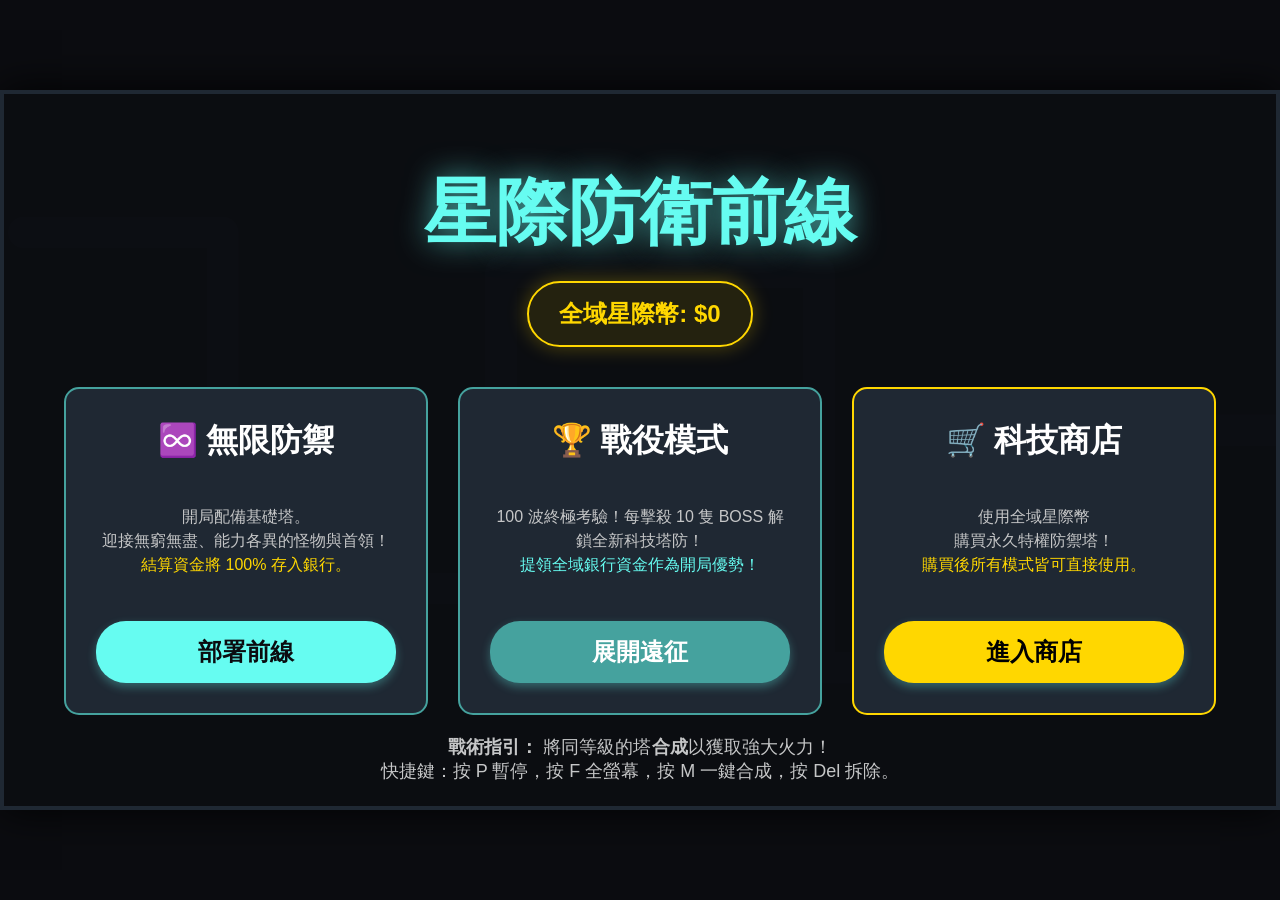
==== index.html @ 3d9a742f "Update index.html" ====
<!DOCTYPE html>
<html lang="zh-Hant">
<head>
    <meta charset="UTF-8">
    <meta name="viewport" content="width=device-width, initial-scale=1.0">
    <title>星際合成塔防 EX 終極版</title>
    <style>
        body {
            margin: 0; padding: 0;
            background-color: #0b0c10; color: white;
            font-family: 'Segoe UI', Tahoma, Geneva, Verdana, sans-serif;
            display: flex; flex-direction: column; align-items: center; justify-content: center;
            height: 100vh; width: 100vw; overflow: hidden; user-select: none;
            transition: background-color 2s;
        }
        body.map-2 { background-color: #2e0f1a; }
        
        #game-container {
            position: relative; 
            box-shadow: 0 0 40px rgba(0, 0, 0, 0.9);
            border: 4px solid #1f2833; 
            background-color: #111e25;
            box-sizing: border-box;
            
            /* 完美的 16:9 視窗自適應縮放 */
            width: 100vw;
            height: 100vh;
            max-width: calc(100vh * 16 / 9);
            max-height: calc(100vw * 9 / 16);
            
            transition: background-color 2s, border-color 2s;
        }
        body.map-2 #game-container { background-color: #2a1118; border-color: #4a1525; }
        
        canvas { display: block; cursor: crosshair; width: 100%; height: 100%; }
        #ui-layer { position: absolute; top: 0; left: 0; width: 100%; height: 100%; pointer-events: none; }
        
        .info-bar {
            position: absolute; top: 0; left: 0; width: 100%;
            background: rgba(11, 12, 16, 0.9); display: flex; justify-content: space-around;
            padding: 10px 0; font-size: 20px; font-weight: bold; pointer-events: auto;
            border-bottom: 2px solid #66fcf1;
        }
        .stat-item { display: flex; align-items: center; gap: 8px; }
        .stat-item span { color: #45a29e; font-size: 1.2em; text-shadow: 0 0 5px #45a29e; }
        
        .control-bar-container {
            position: absolute; bottom: 0; left: 0; width: 100%;
            background: rgba(11, 12, 16, 0.95); pointer-events: auto; border-top: 2px solid #45a29e;
        }
        .control-bar {
            display: flex; justify-content: flex-start; align-items: center;
            padding: 12px; gap: 12px; overflow-x: auto; white-space: nowrap;
            height: 80px; scroll-behavior: smooth;
        }
        .control-bar::-webkit-scrollbar { height: 10px; }
        .control-bar::-webkit-scrollbar-track { background: #1f2833; }
        .control-bar::-webkit-scrollbar-thumb { background: #45a29e; border-radius: 5px; }
        
        .tower-btn {
            background: #1f2833; border: 2px solid #c5c6c7; color: white;
            padding: 8px 15px; cursor: pointer; border-radius: 8px;
            transition: all 0.2s; display: flex; flex-direction: column; align-items: center;
            min-width: 80px; flex-shrink: 0; box-shadow: 0 4px 6px rgba(0,0,0,0.3);
        }
        .tower-btn:hover { background: #2b3a4a; transform: translateY(-4px); border-color: white !important; }
        .tower-btn.selected { background: #45a29e; border-color: white !important; box-shadow: 0 0 15px #66fcf1; }
        .tower-btn span { font-size: 15px; font-weight: bold; }
        .tower-btn small { font-size: 13px; margin-top: 4px; color: #ffd700; font-weight: bold; }
        .tower-btn.disabled { opacity: 0.3; cursor: not-allowed; transform: none; filter: grayscale(1); }
        .tower-btn.hidden { display: none; }
        
        #bottom-left-controls { position: absolute; bottom: 120px; left: 20px; display: flex; gap: 10px; z-index: 60; }
        
        .util-btn {
            background: rgba(31, 40, 51, 0.8); color: #66fcf1; border: 1px solid #45a29e;
            padding: 10px 15px; border-radius: 5px; cursor: pointer; pointer-events: auto;
            font-size: 16px; font-weight: bold; transition: background 0.2s;
        }
        .util-btn:hover { background: rgba(69, 162, 158, 0.4); }
        
        #sell-btn {
            position: absolute; bottom: 120px; left: 50%; transform: translateX(-50%);
            background: #ff3333; border: 2px solid #ffaaaa; color: white;
            padding: 10px 30px; border-radius: 30px; font-weight: bold; cursor: pointer;
            pointer-events: auto; display: none; box-shadow: 0 4px 15px rgba(255,0,0,0.5); z-index: 60; font-size: 18px;
        }
        #sell-btn:hover { background: #cc0000; transform: translateX(-50%) scale(1.05); }
        
        .btn-style {
            background: #66fcf1; border: none; color: #0b0c10; border-radius: 8px;
            cursor: pointer; font-weight: bold; transition: transform 0.2s;
            box-shadow: 0 4px 10px rgba(102,252,241,0.3); pointer-events: auto;
        }
        .btn-style:hover { transform: scale(1.05); filter: brightness(1.2); }
        
        #next-wave-btn {
            position: absolute; top: 80px; right: 30px; padding: 15px 30px; font-size: 18px; display: none; animation: pulse 2s infinite;
        }
        @keyframes pulse { 0% { transform: scale(1); } 50% { transform: scale(1.05); } 100% { transform: scale(1); } }
        
        .toast {
            position: absolute; top: 30%; left: 50%; transform: translate(-50%, -50%);
            background: rgba(11, 12, 16, 0.95); color: #66fcf1; padding: 20px 40px;
            border-radius: 12px; border: 2px solid #45a29e; opacity: 0; transition: opacity 0.3s;
            pointer-events: none; font-weight: bold; font-size: 28px; z-index: 1000;
            text-align: center; white-space: pre-line; box-shadow: 0 0 20px rgba(102,252,241,0.5);
        }
        
        .screen-overlay {
            position: absolute; top: 0; left: 0; width: 100%; height: 100%;
            background: rgba(11, 12, 16, 0.95); display: flex; flex-direction: column;
            justify-content: center; align-items: center; z-index: 100; pointer-events: auto;
        }
        .screen-overlay h1 { font-size: 72px; color: #66fcf1; margin-bottom: 20px; text-shadow: 0 0 30px #45a29e; }
        
        #home-screen { z-index: 150; }
        .mode-container { display: flex; gap: 30px; margin-top: 30px; }
        .mode-card {
            background: #1f2833; border: 2px solid #45a29e; border-radius: 15px; padding: 30px;
            width: 300px; text-align: center; transition: transform 0.3s, box-shadow 0.3s; cursor: pointer;
            display: flex; flex-direction: column; justify-content: space-between;
        }
        .mode-card:hover { transform: translateY(-10px); box-shadow: 0 10px 30px rgba(102,252,241,0.4); }
        .mode-card h2 { color: white; font-size: 32px; margin-top: 0; }
        .mode-card p { color: #c5c6c7; font-size: 16px; line-height: 1.5; min-height: 80px; }
        .start-btn { padding: 15px 40px; font-size: 24px; width: 100%; border-radius: 30px; margin-top: 20px; }
        
        .global-bank {
            background: rgba(255, 215, 0, 0.1); border: 2px solid #ffd700; color: #ffd700;
            padding: 15px 30px; border-radius: 50px; font-size: 24px; font-weight: bold;
            margin-bottom: 10px; box-shadow: 0 0 20px rgba(255, 215, 0, 0.3);
        }
        
        #merge-hint {
            position: absolute; bottom: 180px; width: 100%; text-align: center;
            color: #ffd700; font-weight: bold; text-shadow: 0 2px 4px black;
            display: none; pointer-events: none; font-size: 24px;
        }
        #scaling-info {
            position: absolute; top: 70px; left: 20px; font-size: 18px; color: #ffd700;
            background: rgba(0,0,0,0.6); padding: 10px 20px; border-radius: 8px; pointer-events: none;
            border: 1px solid #ffd700;
        }
        #warp-overlay {
            position: absolute; top: 0; left: 0; width: 100%; height: 100%;
            background: white; opacity: 0; pointer-events: none; z-index: 200; transition: opacity 1s;
        }
        .tutorial-text { color: #c5c6c7; font-size: 18px; max-width: 600px; text-align: center; margin-top: 20px; }

        /* 商店畫面樣式 */
        #shop-screen { display: none; z-index: 160; background: rgba(11, 12, 16, 0.98); }
        .shop-grid { display: flex; flex-wrap: wrap; gap: 20px; justify-content: center; max-width: 1000px; margin-top: 20px;}
        .shop-item {
            background: #1f2833; border: 2px solid #ffd700; border-radius: 10px; padding: 20px;
            width: 200px; text-align: center; position: relative;
        }
        .shop-item.bought { border-color: #45a29e; opacity: 0.8; }
        .shop-item h3 { color: white; margin-top: 0; }
        .shop-item p { color: #c5c6c7; font-size: 14px; height: 40px;}
        .shop-btn { background: #ffd700; color: black; border: none; padding: 10px; border-radius: 5px; font-weight: bold; cursor: pointer; width: 100%; font-size: 16px;}
        .shop-btn:hover { background: #ffea00; }
        .shop-btn.bought { background: #45a29e; color: white; cursor: default; }
        #shop-error { color: #ff3333; font-weight: bold; margin-top: 20px; height: 24px; }
        .close-shop-btn { position: absolute; top: 30px; right: 30px; background: none; border: 2px solid white; color: white; padding: 10px 20px; font-size: 20px; cursor: pointer; border-radius: 10px; }
        .close-shop-btn:hover { background: white; color: black; }
    </style>
</head>
<body>

    <div id="game-container">
        <canvas id="gameCanvas" width="1920" height="1080"></canvas>
        <div id="toast" class="toast">訊息</div>
        
        <div id="ui-layer">
            <!-- 首頁畫面 -->
            <div id="home-screen" class="screen-overlay">
                <h1>星際防衛前線</h1>
                <div class="global-bank">全域星際幣: $<span id="home-bank-display">0</span></div>
                
                <div class="mode-container">
                    <div class="mode-card" onclick="startGame('infinite')">
                        <h2>♾️ 無限防禦</h2>
                        <p>開局配備基礎塔。<br>迎接無窮無盡、能力各異的怪物與首領！<br><span style="color:#ffd700">結算資金將 100% 存入銀行。</span></p>
                        <button class="btn-style start-btn">部署前線</button>
                    </div>
                    <div class="mode-card" onclick="startGame('campaign')">
                        <h2>🏆 戰役模式</h2>
                        <p>100 波終極考驗！每擊殺 10 隻 BOSS 解鎖全新科技塔防！<br><span style="color:#66fcf1">提領全域銀行資金作為開局優勢！</span></p>
                        <button class="btn-style start-btn" style="background:#45a29e; color:#fff;">展開遠征</button>
                    </div>
                    <div class="mode-card" onclick="openShop()" style="border-color: #ffd700;">
                        <h2>🛒 科技商店</h2>
                        <p>使用全域星際幣<br>購買永久特權防禦塔！<br><span style="color:#ffd700">購買後所有模式皆可直接使用。</span></p>
                        <button class="btn-style start-btn" style="background:#ffd700; color:#000;">進入商店</button>
                    </div>
                </div>
                <div class="tutorial-text">
                    <b>戰術指引：</b> 將同等級的塔<b>合成</b>以獲取強大火力！<br>快捷鍵：按 P 暫停，按 F 全螢幕，按 M 一鍵合成，按 Del 拆除。
                </div>
            </div>

            <!-- 商店畫面 -->
            <div id="shop-screen" class="screen-overlay">
                <button class="close-shop-btn" onclick="closeShop()">❌ 返回</button>
                <h1 style="color:#ffd700; text-shadow: 0 0 30px #ffd700;">星際黑市科技</h1>
                <div class="global-bank">持有星際幣: $<span id="shop-bank-display">0</span></div>
                <div class="shop-grid" id="shop-grid">
                    <!-- 動態生成商店物品 -->
                </div>
                <div id="shop-error"></div>
            </div>

            <!-- 遊戲結束畫面 -->
            <div id="overlay-screen" class="screen-overlay" style="display: none;">
                <h1 id="overlay-title">任務結束</h1>
                <div id="overlay-desc" class="tutorial-text" style="font-size: 24px; margin-bottom: 40px;"></div>
                <button class="btn-style start-btn" onclick="returnToHome()" style="width: auto;">返回母艦</button>
            </div>

            <!-- 遊戲內 UI -->
            <div id="game-ui" style="display: none;">
                <div class="info-bar">
                    <div class="stat-item">💰 資金: <span id="money-display">0</span></div>
                    <div class="stat-item">❤️ 生命: <span id="lives-display">0</span></div>
                    <div class="stat-item">🌊 波數: <span id="wave-display">0</span> <span id="mode-display-text" style="color:#fff; font-size: 0.8em;"></span></div>
                    <div class="stat-item">👹 Boss擊殺: <span id="boss-kill-display">0</span></div>
                    <div class="stat-item">🏠 塔數: <span id="tower-count-display">0</span>/<span id="tower-max-display">10</span></div>
                </div>

                <div id="scaling-info">敵軍強度: x1.0 | 等級上限: Lv.5</div>

                <div id="bottom-left-controls">
                    <button class="util-btn" id="mute-btn" onclick="soundManager.toggleMute()">🔊 音效: 開</button>
                    <button class="util-btn" id="pause-btn" onclick="togglePause()">⏸️ 暫停 (P)</button>
                    <button class="util-btn" id="automerge-btn" onclick="autoMerge()" style="border-color:#ffd700; color:#ffd700;">🔄 一鍵合成 (M)</button>
                    <button class="util-btn" id="ingame-shop-btn" onclick="toggleShop()" style="border-color:#e94560; color:#e94560;">🛒 商店 (B)</button>
                    <button class="util-btn" id="fullscreen-btn" onclick="toggleFullScreen()" style="border-color:#b8f2e6; color:#b8f2e6;">⛶ 全螢幕 (F)</button>
                </div>

                <button id="next-wave-btn" class="btn-style" onclick="startNextWave()">下一波 (SPACE)</button>
                <button id="sell-btn" onclick="sellSelectedTower()">🗑️ 販賣 ($0)</button>

                <div id="merge-hint">✨ 已選取：點擊另一個同等級塔進行合成 ✨</div>
                <div id="warp-overlay"></div>

                <div class="control-bar-container">
                    <div class="control-bar" id="tower-controls">
                        <!-- 動態生成塔防按鈕 -->
                    </div>
                </div>
            </div>
        </div>
    </div>

    <script>
        const canvas = document.getElementById('gameCanvas');
        const ctx = canvas.getContext('2d');
        const TILE_SIZE = 60;
        const DRAW_SCALE = 1.5; 

        // --- 全域與解鎖資料 ---
        let globalBank = parseInt(localStorage.getItem('starDefenseBank')) || 0;
        let unlockedPremium = JSON.parse(localStorage.getItem('starDefensePremium')) || [];
        document.getElementById('home-bank-display').innerText = globalBank;

        // --- 音效管理器 ---
        const soundManager = {
            audioCtx: null, muted: false,
            init: function() {
                if (!this.audioCtx) { this.audioCtx = new (window.AudioContext || window.webkitAudioContext)(); }
                if (this.audioCtx.state === 'suspended') this.audioCtx.resume();
            },
            toggleMute: function() {
                this.muted = !this.muted; document.getElementById('mute-btn').innerText = this.muted ? "🔇 音效: 關" : "🔊 音效: 開";
            },
            playTone: function(freq, type, duration, vol = 0.1) {
                if (this.muted || !this.audioCtx) return;
                const osc = this.audioCtx.createOscillator(); const gain = this.audioCtx.createGain();
                osc.type = type; osc.frequency.setValueAtTime(freq, this.audioCtx.currentTime);
                gain.gain.setValueAtTime(vol, this.audioCtx.currentTime); gain.gain.exponentialRampToValueAtTime(0.01, this.audioCtx.currentTime + duration);
                osc.connect(gain); gain.connect(this.audioCtx.destination); osc.start(); osc.stop(this.audioCtx.currentTime + duration);
            },
            playNoise: function(duration, vol = 0.1) {
                if (this.muted || !this.audioCtx) return;
                const bs = this.audioCtx.sampleRate * duration; const buffer = this.audioCtx.createBuffer(1, bs, this.audioCtx.sampleRate);
                const data = buffer.getChannelData(0); for (let i = 0; i < bs; i++) data[i] = Math.random() * 2 - 1;
                const noise = this.audioCtx.createBufferSource(); noise.buffer = buffer;
                const gain = this.audioCtx.createGain(); gain.gain.setValueAtTime(vol, this.audioCtx.currentTime);
                gain.gain.exponentialRampToValueAtTime(0.01, this.audioCtx.currentTime + duration);
                noise.connect(gain); gain.connect(this.audioCtx.destination); noise.start();
            },
            shoot: function(type) {
                const map = {
                    'sniper': [600, 'square', 0.15, 0.05], 'gatling': [150, 'sawtooth', 0.05, 0.03],
                    'nuke': [100, 'sawtooth', 0.5, 0.05], 'multishot': [400, 'triangle', 0.1, 0.03],
                    'blackhole': [100, 'sine', 0.5, 0.05], 'railgun': [800, 'sawtooth', 0.3, 0.08],
                    'artillery': [100, 'square', 0.4, 0.05], 'laser': [900, 'sine', 0.1, 0.02],
                    'doom': [80, 'sawtooth', 0.6, 0.1], 'chrono': [300, 'sine', 0.3, 0.05]
                };
                if(type === 'cannon') this.playNoise(0.2, 0.05);
                else if(map[type]) this.playTone(...map[type]);
                else this.playTone(300, 'triangle', 0.1, 0.03);
            },
            explosion: function() { this.playNoise(0.3, 0.05); },
            build: function() { this.playTone(300, 'sine', 0.1, 0.1); setTimeout(() => this.playTone(450, 'sine', 0.1, 0.1), 50); },
            merge: function() { this.playTone(400, 'sine', 0.1, 0.1); setTimeout(() => this.playTone(600, 'sine', 0.1, 0.1), 100); setTimeout(() => this.playTone(800, 'sine', 0.2, 0.1), 200); },
            sell: function() { this.playTone(1200, 'sine', 0.15, 0.05); },
            startWave: function() { this.playTone(150, 'square', 0.4, 0.05); setTimeout(() => this.playTone(120, 'square', 0.4, 0.05), 200); },
            damage: function() { this.playTone(80, 'sawtooth', 0.3, 0.1); },
            coin: function() { this.playTone(1500, 'sine', 0.1, 0.02); },
            warp: function() { this.playNoise(1.5, 0.2); this.playTone(100, 'sawtooth', 1.5, 0.2); }
        };

        // --- 塔防配置 ---
        const TOWER_TYPES = {
            basic:  { name: '標準', cost: 50,  range: 130 * DRAW_SCALE, damage: 20, cooldown: 45, color: '#4cc9f0', type: 'single', locked: false },
            rapid:  { name: '速射', cost: 120, range: 100 * DRAW_SCALE, damage: 8,  cooldown: 12, color: '#f72585', type: 'single', locked: false },
            sniper: { name: '狙擊', cost: 280, range: 350 * DRAW_SCALE, damage: 90, cooldown: 110, color: '#7209b7', type: 'single', locked: false },
            
            // 戰役模式解鎖塔
            ice:    { name: '冰霜', cost: 150, range: 120 * DRAW_SCALE, damage: 10, cooldown: 40, color: '#00ffff', type: 'slow', slowDuration: 120, locked: true },
            cannon: { name: '加農', cost: 250, range: 160 * DRAW_SCALE, damage: 50, cooldown: 90, color: '#888888', type: 'cannon', locked: true }, 
            poison: { name: '毒液', cost: 200, range: 110 * DRAW_SCALE, damage: 5,  cooldown: 30, color: '#00ff00', type: 'poison', locked: true },
            tesla:  { name: '電磁', cost: 350, range: 140 * DRAW_SCALE, damage: 25, cooldown: 50, color: '#fee440', type: 'aoe', locked: true }, 
            flame:  { name: '火焰', cost: 380, range: 100 * DRAW_SCALE, damage: 3,  cooldown: 5,  color: '#ff4400', type: 'flame', locked: true },
            gatling:{ name: '機槍', cost: 450, range: 150 * DRAW_SCALE, damage: 8,  cooldown: 15, color: '#607d8b', type: 'gatling', locked: true }, 
            multishot:{ name:'多重', cost: 480, range: 140 * DRAW_SCALE, damage: 25, cooldown: 40, color: '#00bcd4', type: 'multishot', locked: true },
            bank:   { name: '銀行', cost: 500, range: 0,                damage: 0,  cooldown: 120, color: '#ffd700', type: 'eco', locked: true }, 
            radar:  { name: '雷達', cost: 600, range: 0,                damage: 0,  cooldown: 0,   color: '#76ff03', type: 'radar', locked: true },
            plasma: { name: '電漿', cost: 750, range: 180 * DRAW_SCALE, damage: 200, cooldown: 60, color: '#d000ff', type: 'single', locked: true }, 
            laser:  { name: '雷射', cost: 800, range: 250 * DRAW_SCALE, damage: 40,  cooldown: 8,  color: '#ff0055', type: 'pierce', locked: true },
            artillery:{ name:'重砲', cost: 1000, range: 300 * DRAW_SCALE, damage: 300, cooldown: 160, color: '#555555', type: 'artillery', locked: true },
            emp:    { name: '脈衝', cost: 1100, range: 160 * DRAW_SCALE, damage: 10,  cooldown: 90, color: '#00e5ff', type: 'stun', locked: true },
            blackhole:{ name:'黑洞', cost: 1400, range: 200 * DRAW_SCALE, damage: 5,   cooldown: 180, color: '#222222', type: 'blackhole', locked: true },
            dronepad: { name:'航母', cost: 1500, range: 350 * DRAW_SCALE, damage: 60,  cooldown: 70, color: '#ffeb3b', type: 'drone', locked: true },
            prism:  { name: '光稜', cost: 1800, range: 220 * DRAW_SCALE, damage: 15,  cooldown: 4,  color: '#00ff9d', type: 'laser', locked: true },
            railgun:{ name: '磁軌', cost: 2000, range: 500 * DRAW_SCALE, damage: 800, cooldown: 200, color: '#2962ff', type: 'pierce_heavy', locked: true },
            nuke:   { name: '核彈', cost: 3000, range: 250 * DRAW_SCALE, damage: 1000, cooldown: 250, color: '#ff9900', type: 'nuke', locked: true },
            orbital:{ name: '天基', cost: 4000, range: 2000 * DRAW_SCALE, damage: 150, cooldown: 150, color: '#ffffff', type: 'orbital', locked: true },
            
            // 商店特權塔 (永久解鎖)
            vampire:{ name: '吸血', cost: 600, range: 150 * DRAW_SCALE, damage: 40, cooldown: 40, color: '#d81b60', type: 'vampire', locked: true, isPremium: true, price: 1000, desc: '擊殺敵人可回復基地生命值' },
            greed:  { name: '貪婪', cost: 450, range: 130 * DRAW_SCALE, damage: 15, cooldown: 30, color: '#fbc02d', type: 'greed', locked: true, isPremium: true, price: 1500, desc: '每次攻擊命中都能額外獲得資金' },
            chrono: { name: '時空', cost: 1200, range: 600 * DRAW_SCALE, damage: 5, cooldown: 80, color: '#1de9b6', type: 'chrono', locked: true, isPremium: true, price: 3000, desc: '超大範圍攻擊，並附加強力緩速' },
            doom:   { name: '末日', cost: 5000, range: 300 * DRAW_SCALE, damage: 5000, cooldown: 300, color: '#b71c1c', type: 'doom', locked: true, isPremium: true, price: 8000, desc: '毀滅性極高單體傷害，連鎖爆發' }
        };

        const ENEMY_TYPES = {
            normal: { hpMod: 1.0, speedMod: 1.0, color: '#e94560', radius: 12 * DRAW_SCALE, group: 'minion' },
            scout:  { hpMod: 0.5, speedMod: 1.8, color: '#b8f2e6', radius: 9 * DRAW_SCALE,  group: 'minion' },  
            tank:   { hpMod: 2.5, speedMod: 0.6, color: '#8d99ae', radius: 16 * DRAW_SCALE, group: 'minion' }, 
            healer: { hpMod: 1.2, speedMod: 0.8, color: '#00ff00', radius: 14 * DRAW_SCALE, group: 'minion' }, 
            stealth:{ hpMod: 0.8, speedMod: 1.2, color: '#9fa8da', radius: 11 * DRAW_SCALE, group: 'minion' }, 
            drone:  { hpMod: 0.3, speedMod: 2.2, color: '#e040fb', radius: 6 * DRAW_SCALE,  group: 'minion' }, 
            
            boss_berserker: { hpMod: 7.0, speedMod: 0.6, color: '#ff3d00', radius: 22 * DRAW_SCALE, group: 'boss' },
            boss_carrier:   { hpMod: 9.0, speedMod: 0.4, color: '#9c27b0', radius: 26 * DRAW_SCALE, group: 'boss' },
            boss_armored:   { hpMod: 12.0, speedMod: 0.4, color: '#607d8b', radius: 24 * DRAW_SCALE, group: 'boss' },
            boss_teleporter:{ hpMod: 6.0, speedMod: 0.5, color: '#2962ff', radius: 20 * DRAW_SCALE, group: 'boss' }
        };

        const PATH_POINTS_1 = [
            {x: 0, y: 3}, {x: 5, y: 3}, {x: 5, y: 12}, {x: 12, y: 12}, {x: 12, y: 4}, 
            {x: 20, y: 4}, {x: 20, y: 14}, {x: 28, y: 14}, {x: 28, y: 8}, {x: 32, y: 8}
        ];
        const PATH_POINTS_2 = [
            {x: 0, y: 2}, {x: 29, y: 2}, {x: 29, y: 15}, {x: 2, y: 15},
            {x: 2, y: 5}, {x: 26, y: 5}, {x: 26, y: 12}, {x: 15, y: 12}
        ];

        let currentPath = PATH_POINTS_1;

        let gameState = {
            mode: 'infinite', 
            money: 450, lives: 20, wave: 0, bossesKilled: 0, 
            isPlaying: false, isGameOver: false, isPaused: false, 
            buildModeType: null, selectedTower: null, spawnTimer: 0,
            enemiesToSpawn: [], waveInProgress: false, maxTowers: 20, 
            score: 0, mapLevel: 1 
        };

        let towers = []; let enemies = []; let projectiles = []; let particles = []; let effects = []; 
        let mouseX = 0; let mouseY = 0; let floatingTexts = []; 
        let shopOpenFromGame = false;

        // --- 初始化 UI ---
        function initTowerButtons() {
            const container = document.getElementById('tower-controls');
            container.innerHTML = ''; 
            for(let key in TOWER_TYPES) {
                let btn = document.createElement('button');
                btn.id = 'btn-' + key;
                btn.className = 'tower-btn hidden';
                btn.style.borderColor = TOWER_TYPES[key].color;
                btn.innerHTML = `<span>${TOWER_TYPES[key].name}</span><small>$<span id="cost-${key}">${TOWER_TYPES[key].cost}</span></small>`;
                btn.onclick = () => setBuildMode(key);
                container.appendChild(btn);
            }
        }
        initTowerButtons();

        // --- 全螢幕功能 ---
        function toggleFullScreen() {
            if (!document.fullscreenElement) {
                document.documentElement.requestFullscreen().catch(err => {
                    showToast(`無法進入全螢幕: ${err.message}`);
                });
            } else {
                if (document.exitFullscreen) {
                    document.exitFullscreen();
                }
            }
        }

        // --- 商店系統 ---
        function toggleShop() {
            if (document.getElementById('shop-screen').style.display === 'flex') {
                closeShop();
            } else if (gameState.isPlaying && !gameState.isGameOver) {
                openShop(true);
            }
        }

        function openShop(fromGame = false) {
            shopOpenFromGame = fromGame;
            document.getElementById('shop-error').innerText = '';
            
            if (fromGame) {
                if (!gameState.isPaused && gameState.isPlaying) togglePause();
                document.getElementById('shop-screen').style.zIndex = '200'; 
            } else {
                document.getElementById('home-screen').style.display = 'none';
                document.getElementById('shop-screen').style.zIndex = '160';
            }
            
            document.getElementById('shop-screen').style.display = 'flex';
            renderShop();
        }

        function closeShop() {
            document.getElementById('shop-screen').style.display = 'none';
            if (shopOpenFromGame) {
                updateUI(); // 回到遊戲，更新選單以顯示新塔
                // 保持暫停狀態，讓玩家自己決定何時恢復
            } else {
                document.getElementById('home-screen').style.display = 'flex';
                document.getElementById('home-bank-display').innerText = globalBank;
            }
        }

        function renderShop() {
            let bankText = globalBank;
            if (shopOpenFromGame) bankText += ` (可動用局內資金代扣: $${gameState.money})`;
            document.getElementById('shop-bank-display').innerText = bankText;
            
            const grid = document.getElementById('shop-grid');
            grid.innerHTML = '';

            for(let key in TOWER_TYPES) {
                if(TOWER_TYPES[key].isPremium) {
                    const isBought = unlockedPremium.includes(key);
                    const item = document.createElement('div');
                    item.className = `shop-item ${isBought ? 'bought' : ''}`;
                    item.style.borderColor = TOWER_TYPES[key].color;
                    
                    item.innerHTML = `
                        <h3 style="color:${TOWER_TYPES[key].color}">${TOWER_TYPES[key].name}塔</h3>
                        <p>${TOWER_TYPES[key].desc}</p>
                        <button class="shop-btn ${isBought ? 'bought' : ''}" 
                                onclick="buyPremium('${key}')">
                            ${isBought ? '已解鎖' : '購買: $' + TOWER_TYPES[key].price}
                        </button>
                    `;
                    grid.appendChild(item);
                }
            }
        }

        function buyPremium(key) {
            if(unlockedPremium.includes(key)) return;
            const price = TOWER_TYPES[key].price;
            
            let canBuy = false;
            // 優先扣除全域星際幣，不夠的話從當前遊戲資金扣除
            if (globalBank >= price) {
                globalBank -= price;
                canBuy = true;
            } else if (shopOpenFromGame && (globalBank + gameState.money) >= price) {
                const needed = price - globalBank;
                globalBank = 0;
                gameState.money -= needed;
                canBuy = true;
            }

            if(canBuy) {
                localStorage.setItem('starDefenseBank', globalBank);
                unlockedPremium.push(key);
                localStorage.setItem('starDefensePremium', JSON.stringify(unlockedPremium));
                TOWER_TYPES[key].locked = false;
                soundManager.build();
                renderShop();
                if(shopOpenFromGame) updateUI();
            } else {
                document.getElementById('shop-error').innerText = "❌ 星際幣及局內資金不足！";
                soundManager.damage();
            }
        }

        // --- 一鍵合成 ---
        function autoMerge() {
            if (!gameState.isPlaying || gameState.isGameOver || gameState.isPaused) return;
            let mergedAny = false;
            let keepChecking = true;
            const currentMax = getCurrentMaxLevel();
            
            while(keepChecking) {
                keepChecking = false;
                for (let i = 0; i < towers.length; i++) {
                    for (let j = i + 1; j < towers.length; j++) {
                        let t1 = towers[i];
                        let t2 = towers[j];
                        if (t1.type === t2.type && t1.level === t2.level && t1.level < currentMax) {
                            t1.level++;
                            createExplosion(t1.x, t1.y, 15, '#ffd700');
                            towers.splice(j, 1);
                            keepChecking = true;
                            mergedAny = true;
                            break;
                        }
                    }
                    if (keepChecking) break;
                }
            }
            if (mergedAny) {
                soundManager.merge();
                showToast("✨ 一鍵合成完成！");
                updateUI();
            } else {
                showToast("目前沒有可合成的塔");
            }
        }


        function getCurrentMaxLevel() { return 5 + Math.floor(gameState.bossesKilled / 10); }

        function togglePause() {
            if (!gameState.isPlaying || gameState.isGameOver) return;
            gameState.isPaused = !gameState.isPaused;
            document.getElementById('pause-btn').innerText = gameState.isPaused ? "▶️ 繼續 (P)" : "⏸️ 暫停 (P)";
        }

        function switchMap() {
            if (gameState.mapLevel === 2) return; 
            soundManager.warp();
            const overlay = document.getElementById('warp-overlay'); overlay.style.opacity = 1;
            
            setTimeout(() => {
                enemies = []; projectiles = []; particles = []; effects = []; floatingTexts = [];
                gameState.enemiesToSpawn = []; gameState.waveInProgress = false;
                document.getElementById('next-wave-btn').style.display = 'block';

                let refundTotal = 0;
                towers.forEach(t => refundTotal += TOWER_TYPES[t.type].cost * t.level);
                gameState.money += refundTotal; towers = []; gameState.selectedTower = null;

                currentPath = PATH_POINTS_2; gameState.mapLevel = 2;
                document.body.classList.add('map-2');
                
                showToast(`🚀 空間跳躍完成！\n進入第二星區\n全額回收補給: $${refundTotal}`);
                updateUI(); overlay.style.opacity = 0;
            }, 1000);
        }

        // --- 塔防圖形產生器 ---
        const TowerGraphics = {
            cache: {},
            init: function() {
                for (let key in TOWER_TYPES) {
                    const img = new Image();
                    img.src = this.generateSVG(key, TOWER_TYPES[key]);
                    this.cache[key] = img;
                }
            },
            generateSVG: function(key, t) {
                const c = t.color;
                const base = `<polygon points="25,15 75,15 85,25 85,75 75,85 25,85 15,75 15,25" fill="#1f2833" stroke="${c}" stroke-width="3"/>
                              <circle cx="50" cy="50" r="28" fill="#0b0c10" stroke="${c}" stroke-width="2"/>`;
                
                let weapon = '';
                if(key==='bank') weapon = `<rect x="35" y="35" width="30" height="30" fill="#ffd700"/><text x="50" y="55" fill="#222" font-size="20" font-family="Arial" font-weight="bold" text-anchor="middle" dominant-baseline="central">$</text>`;
                else if(key==='basic') weapon = `<rect x="50" y="44" width="30" height="12" fill="${c}" rx="3"/>`;
                else if(key==='rapid') weapon = `<rect x="50" y="38" width="25" height="8" fill="${c}" rx="2"/><rect x="50" y="54" width="25" height="8" fill="${c}" rx="2"/>`;
                else if(key==='sniper') weapon = `<rect x="50" y="46" width="48" height="8" fill="${c}"/><rect x="65" y="44" width="15" height="12" fill="#555"/>`;
                else if(key==='ice') weapon = `<path d="M 50,15 L 65,50 L 50,85 L 35,50 Z" fill="${c}" opacity="0.8"/><circle cx="50" cy="50" r="10" fill="#fff"/>`;
                else if(key==='cannon') weapon = `<rect x="50" y="40" width="35" height="20" fill="#888"/><circle cx="50" cy="50" r="15" fill="#333"/>`;
                else if(key==='poison') weapon = `<circle cx="50" cy="50" r="18" fill="${c}"/><circle cx="55" cy="45" r="5" fill="#fff" opacity="0.6"/>`;
                else if(key==='tesla') weapon = `<path d="M 50,25 L 75,25 M 50,75 L 75,75 M 65,25 L 65,75" stroke="${c}" stroke-width="6"/><circle cx="50" cy="50" r="15" fill="#fee440"/>`;
                else if(key==='flame') weapon = `<path d="M 50,42 L 85,46 L 85,54 L 50,58 Z" fill="#ff4400"/><circle cx="50" cy="50" r="16" fill="#aa2200"/>`;
                else if(key==='gatling') weapon = `<rect x="50" y="36" width="30" height="4" fill="#a0b0b0"/><rect x="50" y="45" width="35" height="4" fill="#a0b0b0"/><rect x="50" y="54" width="30" height="4" fill="#a0b0b0"/>`;
                else if(key==='multishot') weapon = `<path d="M 50,50 L 80,15 M 50,50 L 90,50 M 50,50 L 80,85" stroke="${c}" stroke-width="6" stroke-linecap="round"/>`;
                else if(key==='radar') weapon = `<path d="M 70,20 A 40 40 0 0 0 70,80" fill="none" stroke="${c}" stroke-width="4"/><circle cx="50" cy="50" r="12" fill="#fff"/>`;
                else if(key==='plasma') weapon = `<rect x="40" y="35" width="40" height="10" fill="#d000ff" rx="4"/><rect x="40" y="55" width="40" height="10" fill="#d000ff" rx="4"/><circle cx="50" cy="50" r="14" fill="#fff"/>`;
                else if(key==='laser' || key==='prism') weapon = `<polygon points="40,30 80,50 40,70" fill="${c}"/><polygon points="45,40 70,50 45,60" fill="#fff"/>`;
                else if(key==='artillery') weapon = `<rect x="40" y="32" width="45" height="36" fill="${c}" rx="5"/><circle cx="50" cy="50" r="22" fill="#333"/>`;
                else if(key==='emp') weapon = `<circle cx="50" cy="50" r="20" fill="none" stroke="${c}" stroke-width="4" stroke-dasharray="8 8"/><circle cx="50" cy="50" r="10" fill="${c}"/>`;
                else if(key==='blackhole') weapon = `<circle cx="50" cy="50" r="22" fill="#000"/><path d="M 50,20 A 30 30 0 0 1 80,50 M 50,80 A 30 30 0 0 1 20,50" fill="none" stroke="${c}" stroke-width="4"/>`;
                else if(key==='dronepad') weapon = `<polygon points="50,20 75,35 75,65 50,80 25,65 25,35" fill="none" stroke="${c}" stroke-width="4"/><circle cx="50" cy="50" r="8" fill="#fff"/>`;
                else if(key==='railgun') weapon = `<rect x="30" y="35" width="60" height="8" fill="#2962ff"/><rect x="30" y="57" width="60" height="8" fill="#2962ff"/><rect x="40" y="30" width="20" height="40" fill="#fff"/>`;
                else if(key==='nuke') weapon = `<path d="M 40,35 L 75,50 L 40,65 Z" fill="#ff9900"/><circle cx="50" cy="50" r="14" fill="#660000"/>`;
                else if(key==='orbital') weapon = `<circle cx="50" cy="50" r="26" fill="none" stroke="#fff" stroke-width="4"/><rect x="45" y="10" width="10" height="30" fill="${c}"/><circle cx="50" cy="20" r="6" fill="#ff0000"/>`;
                else if(key==='vampire') weapon = `<polygon points="50,20 80,50 50,80 20,50" fill="${c}"/><circle cx="50" cy="50" r="10" fill="#fff"/>`;
                else if(key==='greed') weapon = `<polygon points="50,15 62,38 85,42 68,58 72,82 50,72 28,82 32,58 15,42 38,38" fill="${c}"/><text x="50" y="55" fill="#000" font-size="24" font-weight="bold" text-anchor="middle" dominant-baseline="central">+</text>`;
                else if(key==='chrono') weapon = `<polygon points="30,25 70,25 40,50 70,75 30,75 60,50" fill="${c}"/>`;
                else if(key==='doom') weapon = `<rect x="40" y="25" width="40" height="50" fill="${c}"/><rect x="75" y="35" width="10" height="30" fill="#000"/><rect x="35" y="35" width="20" height="30" fill="#444"/>`;
                else weapon = `<circle cx="50" cy="50" r="20" fill="${c}"/>`;

                const svgStr = `<svg xmlns="http://www.w3.org/2000/svg" viewBox="0 0 100 100" width="100" height="100">${base}${weapon}</svg>`;
                return 'data:image/svg+xml,' + encodeURIComponent(svgStr);
            }
        };
        TowerGraphics.init();

        // --- 小怪 SVG 圖形產生器 ---
        const EnemyGraphics = {
            cache: {},
            init: function() {
                for (let key in ENEMY_TYPES) {
                    const img = new Image();
                    img.src = this.generateSVG(key, ENEMY_TYPES[key]);
                    this.cache[key] = img;
                }
            },
            generateSVG: function(key, t) {
                const c = t.color;
                let body = '';
                if (key === 'normal') {
                    // 外星蟲族：圓身+觸角+發光複眼
                    body = `<ellipse cx="50" cy="55" rx="28" ry="24" fill="${c}"/>
                    <ellipse cx="50" cy="55" rx="28" ry="24" fill="url(#nGrad)" opacity="0.6"/>
                    <ellipse cx="50" cy="60" rx="20" ry="14" fill="${c}" opacity="0.5"/>
                    <path d="M35,35 Q30,15 20,10" stroke="${c}" stroke-width="3" fill="none" stroke-linecap="round"/>
                    <path d="M65,35 Q70,15 80,10" stroke="${c}" stroke-width="3" fill="none" stroke-linecap="round"/>
                    <circle cx="20" cy="10" r="4" fill="#ff0"/>
                    <circle cx="80" cy="10" r="4" fill="#ff0"/>
                    <ellipse cx="40" cy="45" rx="7" ry="9" fill="#200"/>
                    <ellipse cx="60" cy="45" rx="7" ry="9" fill="#200"/>
                    <ellipse cx="41" cy="44" rx="4" ry="5" fill="#f44"/>
                    <ellipse cx="61" cy="44" rx="4" ry="5" fill="#f44"/>
                    <ellipse cx="42" cy="43" rx="2" ry="2" fill="#fff"/>
                    <ellipse cx="62" cy="43" rx="2" ry="2" fill="#fff"/>
                    <path d="M38,68 Q50,78 62,68" stroke="#a11" stroke-width="2" fill="none"/>
                    <defs><radialGradient id="nGrad"><stop offset="0%" stop-color="#fff" stop-opacity="0.4"/><stop offset="100%" stop-color="${c}" stop-opacity="0"/></radialGradient></defs>`;
                } else if (key === 'scout') {
                    // 高速偵察機：流線戰機+引擎尾焰
                    body = `<polygon points="85,50 25,25 35,45 25,50 35,55 25,75" fill="${c}"/>
                    <polygon points="85,50 25,25 25,75" fill="url(#sGrad)" opacity="0.5"/>
                    <polygon points="40,45 60,50 40,55" fill="#fff" opacity="0.6"/>
                    <rect x="55" y="47" width="20" height="6" rx="2" fill="#fff" opacity="0.3"/>
                    <circle cx="70" cy="50" r="4" fill="#0ff"/>
                    <circle cx="70" cy="50" r="2" fill="#fff"/>
                    <polygon points="25,48 10,46 12,50 10,54 25,52" fill="#f80" opacity="0.8"/>
                    <polygon points="25,48 15,48 17,50 15,52 25,52" fill="#ff0" opacity="0.6"/>
                    <line x1="30" y1="30" x2="45" y2="42" stroke="${c}" stroke-width="2" opacity="0.5"/>
                    <line x1="30" y1="70" x2="45" y2="58" stroke="${c}" stroke-width="2" opacity="0.5"/>
                    <defs><linearGradient id="sGrad" x1="0" y1="0" x2="1" y2="0"><stop offset="0%" stop-color="#fff" stop-opacity="0.3"/><stop offset="100%" stop-color="${c}" stop-opacity="0"/></linearGradient></defs>`;
                } else if (key === 'tank') {
                    // 重裝甲獸：厚裝甲殼+履帶紋+護盾
                    body = `<rect x="15" y="25" width="70" height="50" rx="8" fill="#555"/>
                    <rect x="20" y="30" width="60" height="40" rx="5" fill="${c}"/>
                    <rect x="20" y="30" width="60" height="40" rx="5" fill="url(#tGrad)" opacity="0.4"/>
                    <rect x="25" y="35" width="50" height="30" rx="3" fill="#444"/>
                    <rect x="30" y="40" width="40" height="20" rx="2" fill="#333"/>
                    <circle cx="50" cy="50" r="10" fill="${c}"/>
                    <circle cx="50" cy="50" r="6" fill="#fff" opacity="0.3"/>
                    <rect x="60" y="46" width="25" height="8" rx="2" fill="#aaa"/>
                    <rect x="15" y="20" width="70" height="6" rx="2" fill="#333" stroke="#555" stroke-width="1"/>
                    <rect x="15" y="74" width="70" height="6" rx="2" fill="#333" stroke="#555" stroke-width="1"/>
                    <line x1="20" y1="22" x2="20" y2="26" stroke="#777" stroke-width="3"/>
                    <line x1="35" y1="22" x2="35" y2="26" stroke="#777" stroke-width="3"/>
                    <line x1="50" y1="22" x2="50" y2="26" stroke="#777" stroke-width="3"/>
                    <line x1="65" y1="22" x2="65" y2="26" stroke="#777" stroke-width="3"/>
                    <line x1="80" y1="22" x2="80" y2="26" stroke="#777" stroke-width="3"/>
                    <line x1="20" y1="76" x2="20" y2="80" stroke="#777" stroke-width="3"/>
                    <line x1="35" y1="76" x2="35" y2="80" stroke="#777" stroke-width="3"/>
                    <line x1="50" y1="76" x2="50" y2="80" stroke="#777" stroke-width="3"/>
                    <line x1="65" y1="76" x2="65" y2="80" stroke="#777" stroke-width="3"/>
                    <line x1="80" y1="76" x2="80" y2="80" stroke="#777" stroke-width="3"/>
                    <defs><linearGradient id="tGrad" x1="0" y1="0" x2="0" y2="1"><stop offset="0%" stop-color="#fff" stop-opacity="0.5"/><stop offset="100%" stop-color="#000" stop-opacity="0.3"/></linearGradient></defs>`;
                } else if (key === 'healer') {
                    // 醫療浮游體：六角水晶+治癒十字
                    body = `<polygon points="50,15 80,32 80,68 50,85 20,68 20,32" fill="${c}" opacity="0.7"/>
                    <polygon points="50,15 80,32 80,68 50,85 20,68 20,32" fill="none" stroke="#fff" stroke-width="2" opacity="0.5"/>
                    <polygon points="50,25 70,37 70,63 50,75 30,63 30,37" fill="${c}" opacity="0.5"/>
                    <rect x="45" y="30" width="10" height="40" rx="2" fill="#fff"/>
                    <rect x="30" y="45" width="40" height="10" rx="2" fill="#fff"/>
                    <circle cx="50" cy="50" r="8" fill="#fff" opacity="0.6"/>
                    <circle cx="50" cy="50" r="4" fill="${c}"/>
                    <circle cx="50" cy="50" r="22" fill="none" stroke="#fff" stroke-width="1" stroke-dasharray="4 4" opacity="0.4"/>`;
                } else if (key === 'stealth') {
                    // 幽靈刺客：隱形斗篷+鬼火眼
                    body = `<path d="M50,10 Q80,30 75,60 Q70,85 60,90 Q55,80 50,90 Q45,80 40,90 Q30,85 25,60 Q20,30 50,10Z" fill="${c}" opacity="0.6"/>
                    <path d="M50,10 Q80,30 75,60 Q70,85 60,90 Q55,80 50,90 Q45,80 40,90 Q30,85 25,60 Q20,30 50,10Z" fill="url(#stGrad)" opacity="0.4"/>
                    <ellipse cx="40" cy="40" rx="8" ry="6" fill="#000"/>
                    <ellipse cx="60" cy="40" rx="8" ry="6" fill="#000"/>
                    <ellipse cx="40" cy="40" rx="5" ry="4" fill="#e0f"/>
                    <ellipse cx="60" cy="40" rx="5" ry="4" fill="#e0f"/>
                    <ellipse cx="41" cy="39" rx="2" ry="2" fill="#fff"/>
                    <ellipse cx="61" cy="39" rx="2" ry="2" fill="#fff"/>
                    <defs><linearGradient id="stGrad" x1="0" y1="0" x2="0" y2="1"><stop offset="0%" stop-color="#fff" stop-opacity="0.3"/><stop offset="100%" stop-color="#000" stop-opacity="0.5"/></linearGradient></defs>`;
                } else if (key === 'drone') {
                    // 微型蜂群機：蜜蜂型小無人機
                    body = `<ellipse cx="50" cy="50" rx="18" ry="14" fill="${c}"/>
                    <ellipse cx="50" cy="50" rx="10" ry="8" fill="#fff" opacity="0.2"/>
                    <ellipse cx="35" cy="35" rx="14" ry="6" fill="#fff" opacity="0.3" transform="rotate(-30,35,35)"/>
                    <ellipse cx="65" cy="35" rx="14" ry="6" fill="#fff" opacity="0.3" transform="rotate(30,65,35)"/>
                    <circle cx="55" cy="46" r="3" fill="#ff0"/>
                    <circle cx="55" cy="46" r="1.5" fill="#fff"/>
                    <line x1="50" y1="64" x2="45" y2="75" stroke="${c}" stroke-width="1.5"/>
                    <line x1="50" y1="64" x2="55" y2="75" stroke="${c}" stroke-width="1.5"/>`;
                } else if (key === 'boss_berserker') {
                    // 狂暴魔王：熔岩裂紋骷髏+火焰冠
                    body = `<circle cx="50" cy="55" r="32" fill="#330000"/>
                    <circle cx="50" cy="55" r="30" fill="${c}"/>
                    <circle cx="50" cy="55" r="30" fill="url(#bbGrad)"/>
                    <path d="M20,30 L30,10 L35,28" fill="#f80" opacity="0.9"/>
                    <path d="M35,22 L42,5 L45,22" fill="#ff0" opacity="0.8"/>
                    <path d="M45,18 L50,0 L55,18" fill="#f80" opacity="0.9"/>
                    <path d="M55,22 L58,5 L65,22" fill="#ff0" opacity="0.8"/>
                    <path d="M65,28 L70,10 L80,30" fill="#f80" opacity="0.9"/>
                    <rect x="33" y="42" width="14" height="18" rx="3" fill="#111"/>
                    <rect x="53" y="42" width="14" height="18" rx="3" fill="#111"/>
                    <circle cx="40" cy="50" r="5" fill="#ff0"/>
                    <circle cx="60" cy="50" r="5" fill="#ff0"/>
                    <circle cx="40" cy="50" r="2" fill="#f00"/>
                    <circle cx="60" cy="50" r="2" fill="#f00"/>
                    <path d="M38,72 L42,68 L46,72 L50,66 L54,72 L58,68 L62,72" stroke="#111" stroke-width="2" fill="none"/>
                    <line x1="30" y1="55" x2="25" y2="65" stroke="#f80" stroke-width="2" opacity="0.6"/>
                    <line x1="70" y1="55" x2="75" y2="65" stroke="#f80" stroke-width="2" opacity="0.6"/>
                    <line x1="45" y1="35" x2="55" y2="35" stroke="#f80" stroke-width="1" opacity="0.4"/>
                    <defs><radialGradient id="bbGrad"><stop offset="30%" stop-color="#ff0" stop-opacity="0.2"/><stop offset="100%" stop-color="#300" stop-opacity="0.5"/></radialGradient></defs>`;
                } else if (key === 'boss_carrier') {
                    // 母艦：大型六角機械飛船+格納庫
                    body = `<polygon points="50,8 88,28 88,72 50,92 12,72 12,28" fill="#222"/>
                    <polygon points="50,8 88,28 88,72 50,92 12,72 12,28" fill="none" stroke="${c}" stroke-width="3"/>
                    <polygon points="50,18 78,33 78,67 50,82 22,67 22,33" fill="#1a0a20"/>
                    <rect x="30" y="38" width="40" height="24" fill="#111" stroke="${c}" stroke-width="1"/>
                    <rect x="35" y="42" width="12" height="8" fill="${c}" opacity="0.5"/>
                    <rect x="53" y="42" width="12" height="8" fill="${c}" opacity="0.5"/>
                    <rect x="35" y="54" width="12" height="4" fill="#e040fb" opacity="0.6"/>
                    <rect x="53" y="54" width="12" height="4" fill="#e040fb" opacity="0.6"/>
                    <circle cx="50" cy="50" r="6" fill="${c}"/>
                    <circle cx="50" cy="50" r="3" fill="#fff"/>
                    <line x1="12" y1="50" x2="22" y2="50" stroke="${c}" stroke-width="2"/>
                    <line x1="78" y1="50" x2="88" y2="50" stroke="${c}" stroke-width="2"/>`;
                } else if (key === 'boss_armored') {
                    // 鋼鐵堡壘：三層裝甲+齒輪
                    body = `<circle cx="50" cy="50" r="35" fill="#333"/>
                    <circle cx="50" cy="50" r="32" fill="${c}"/>
                    <circle cx="50" cy="50" r="32" fill="url(#baGrad)" opacity="0.5"/>
                    <circle cx="50" cy="50" r="24" fill="#444" stroke="#888" stroke-width="2"/>
                    <circle cx="50" cy="50" r="16" fill="#333" stroke="#aaa" stroke-width="2"/>
                    <circle cx="50" cy="50" r="8" fill="#fff" opacity="0.3"/>
                    <circle cx="50" cy="50" r="4" fill="#f00"/>
                    <rect x="47" y="10" width="6" height="14" fill="#888"/>
                    <rect x="47" y="76" width="6" height="14" fill="#888"/>
                    <rect x="10" y="47" width="14" height="6" fill="#888"/>
                    <rect x="76" y="47" width="14" height="6" fill="#888"/>
                    <rect x="20" y="18" width="5" height="10" fill="#888" transform="rotate(45,22,23)"/>
                    <rect x="75" y="18" width="5" height="10" fill="#888" transform="rotate(-45,77,23)"/>
                    <rect x="20" y="72" width="5" height="10" fill="#888" transform="rotate(-45,22,77)"/>
                    <rect x="75" y="72" width="5" height="10" fill="#888" transform="rotate(45,77,77)"/>
                    <defs><radialGradient id="baGrad"><stop offset="0%" stop-color="#fff" stop-opacity="0.3"/><stop offset="100%" stop-color="#000" stop-opacity="0.4"/></radialGradient></defs>`;
                } else if (key === 'boss_teleporter') {
                    // 時空裂隙：傳送門漩渦+次元裂縫
                    body = `<circle cx="50" cy="50" r="30" fill="#000"/>
                    <circle cx="50" cy="50" r="28" fill="url(#btGrad)"/>
                    <path d="M50,22 A28,28 0 0,1 78,50" fill="none" stroke="${c}" stroke-width="4" opacity="0.9"/>
                    <path d="M78,50 A28,28 0 0,1 50,78" fill="none" stroke="#00f" stroke-width="3" opacity="0.7"/>
                    <path d="M50,78 A28,28 0 0,1 22,50" fill="none" stroke="${c}" stroke-width="4" opacity="0.9"/>
                    <path d="M22,50 A28,28 0 0,1 50,22" fill="none" stroke="#00f" stroke-width="3" opacity="0.7"/>
                    <circle cx="50" cy="50" r="18" fill="none" stroke="#44f" stroke-width="2" stroke-dasharray="6 3" opacity="0.5"/>
                    <circle cx="50" cy="50" r="10" fill="${c}" opacity="0.8"/>
                    <circle cx="50" cy="50" r="5" fill="#fff"/>
                    <line x1="50" y1="12" x2="50" y2="20" stroke="#fff" stroke-width="2" opacity="0.5"/>
                    <line x1="50" y1="80" x2="50" y2="88" stroke="#fff" stroke-width="2" opacity="0.5"/>
                    <line x1="12" y1="50" x2="20" y2="50" stroke="#fff" stroke-width="2" opacity="0.5"/>
                    <line x1="80" y1="50" x2="88" y2="50" stroke="#fff" stroke-width="2" opacity="0.5"/>
                    <defs><radialGradient id="btGrad"><stop offset="0%" stop-color="${c}" stop-opacity="0.6"/><stop offset="60%" stop-color="#006" stop-opacity="0.3"/><stop offset="100%" stop-color="#000" stop-opacity="0.8"/></radialGradient></defs>`;
                }
                const svgStr = `<svg xmlns="http://www.w3.org/2000/svg" viewBox="0 0 100 100" width="100" height="100">${body}</svg>`;
                return 'data:image/svg+xml,' + encodeURIComponent(svgStr);
            }
        };
        EnemyGraphics.init();

        // --- 核心類別 ---
        class Enemy {
            constructor(wave, typeKey, x, y, pathIdx) {
                this.typeKey = typeKey;
                const type = ENEMY_TYPES[typeKey];
                
                if (x !== undefined && y !== undefined && pathIdx !== undefined) {
                    this.x = x; this.y = y; this.pathIndex = pathIdx; this.updateTarget(); 
                } else {
                    this.pathIndex = 0; this.x = currentPath[0].x * TILE_SIZE + TILE_SIZE/2; this.y = currentPath[0].y * TILE_SIZE + TILE_SIZE/2; this.updateTarget();
                }

                let waveMult = 1 + (wave * 0.25);
                const bossScale = Math.pow(2, Math.floor(gameState.bossesKilled / 10));
                this.maxHp = Math.floor(40 * type.hpMod * waveMult * bossScale);
                this.hp = this.maxHp;
                this.baseSpeed = (1.5 * type.speedMod * DRAW_SCALE) + Math.min(2.0, wave * 0.05); 
                this.speed = this.baseSpeed;
                this.radius = type.radius; this.color = type.color;
                this.reward = Math.max(1, Math.floor((10 + wave * 1.5) * Math.sqrt(bossScale) * (typeKey === 'drone' ? 0.2 : 1))); 
                
                this.isBoss = type.group === 'boss';
                if (this.isBoss) { this.reward *= 5; this.angle = 0; }
                
                this.slowTimer = 0; this.burnTimer = 0; this.burnDamage = 0; this.poisonTimer = 0; this.poisonDamage = 0;
                this.healTimer = 0; this.stunTimer = 0; this.stuck = false; 
                this.carrierSpawnTimer = 0; this.teleportTimer = 0;
                this.stealthPhase = 0;

                this.updateTarget();
            }

            updateTarget() {
                this.targetIndex = this.pathIndex + 1;
                if (this.targetIndex < currentPath.length) {
                    this.targetX = currentPath[this.targetIndex].x * TILE_SIZE + TILE_SIZE/2;
                    this.targetY = currentPath[this.targetIndex].y * TILE_SIZE + TILE_SIZE/2;
                    const dist = Math.sqrt((this.targetX - this.x)**2 + (this.targetY - this.y)**2);
                    this.vx = (this.targetX - this.x) / dist; this.vy = (this.targetY - this.y) / dist;
                }
            }

            move() {
                if (this.stuck) return false; 
                if (this.stunTimer > 0) { this.stunTimer--; return false; } 

                let currentSpeed = this.speed;
                if (this.typeKey === 'boss_berserker') {
                    const hpRatio = this.hp / this.maxHp;
                    if (hpRatio < 0.5) currentSpeed = this.baseSpeed * (1 + (0.5 - hpRatio)*2); 
                }

                if (this.slowTimer > 0) { currentSpeed *= 0.5; this.slowTimer--; }
                if (this.burnTimer > 0) {
                    this.burnTimer--;
                    if (this.burnTimer % 10 === 0) { applyDamage(this, this.burnDamage); particles.push(new Particle(this.x, this.y, '#ff4400')); }
                }
                if (this.poisonTimer > 0) {
                    this.poisonTimer--; currentSpeed *= 0.8; 
                    if (this.poisonTimer % 20 === 0) { applyDamage(this, this.poisonDamage); particles.push(new Particle(this.x, this.y, '#00ff00')); }
                }

                if (this.typeKey === 'healer') {
                    this.healTimer++;
                    if (this.healTimer > 120) { 
                        this.healTimer = 0;
                        enemies.forEach(e => {
                            if (e !== this && Math.sqrt((e.x-this.x)**2 + (e.y-this.y)**2) < 100 * DRAW_SCALE) {
                                e.hp = Math.min(e.maxHp, e.hp + e.maxHp * 0.15); createExplosion(e.x, e.y, 3, '#00ff00'); 
                            }
                        });
                        createExplosion(this.x, this.y, 8, '#00ff00');
                    }
                }
                
                if (this.typeKey === 'boss_carrier') {
                    this.carrierSpawnTimer++;
                    if (this.carrierSpawnTimer > 90) { 
                        this.carrierSpawnTimer = 0; enemies.push(new Enemy(gameState.wave, 'drone', this.x, this.y, this.pathIndex));
                    }
                }

                if (this.typeKey === 'boss_teleporter') {
                    this.teleportTimer++;
                    if (this.teleportTimer > 240) { 
                        this.teleportTimer = 0; createExplosion(this.x, this.y, 10, '#2962ff');
                        this.x += this.vx * 100; this.y += this.vy * 100;
                        createExplosion(this.x, this.y, 10, '#2962ff'); this.updateTarget(); 
                    }
                }

                if (this.typeKey === 'stealth') this.stealthPhase += 0.05;

                this.x += this.vx * currentSpeed; this.y += this.vy * currentSpeed;
                
                if (this.isBoss) {
                    if (this.typeKey === 'boss_berserker') this.angle += 0.05 + (1 - this.hp/this.maxHp)*0.1;
                    else this.angle += 0.03;
                }

                const dist = Math.sqrt((this.targetX - this.x)**2 + (this.targetY - this.y)**2);
                if (dist < currentSpeed) {
                    this.pathIndex++;
                    if (this.pathIndex >= currentPath.length - 1) return true; 
                    this.updateTarget();
                }
                return false;
            }

            draw() {
                const img = EnemyGraphics.cache[this.typeKey];
                const drawSize = this.radius * 2.5;
                ctx.save();
                ctx.translate(this.x, this.y);

                // 隱形效果
                if (this.typeKey === 'stealth') ctx.globalAlpha = 0.3 + 0.7 * Math.abs(Math.sin(this.stealthPhase));

                // Boss 旋轉
                if (this.isBoss) ctx.rotate(this.angle);

                // 繪製 SVG 圖像
                if (img && img.complete) {
                    ctx.drawImage(img, -drawSize/2, -drawSize/2, drawSize, drawSize);
                }

                // 狀態效果覆蓋色
                if (this.stunTimer > 0 || this.slowTimer > 0 || this.poisonTimer > 0 || this.stuck || (this.burnTimer > 0 && Math.floor(Date.now()/100)%2===0)) {
                    ctx.globalCompositeOperation = 'source-atop';
                    if (this.stunTimer > 0) ctx.fillStyle = 'rgba(255,255,255,0.5)';
                    else if (this.slowTimer > 0) ctx.fillStyle = 'rgba(128,222,234,0.4)';
                    else if (this.poisonTimer > 0) ctx.fillStyle = 'rgba(178,255,89,0.4)';
                    else if (this.stuck) ctx.fillStyle = 'rgba(85,85,85,0.5)';
                    else ctx.fillStyle = 'rgba(255,85,0,0.5)';
                    ctx.fillRect(-drawSize/2, -drawSize/2, drawSize, drawSize);
                    ctx.globalCompositeOperation = 'source-over';
                }

                // Boss 額外光環特效
                if (this.isBoss) {
                    const glowR = drawSize * 0.6;
                    ctx.globalAlpha = 0.15 + 0.1 * Math.sin(Date.now() / 300);
                    ctx.beginPath(); ctx.arc(0, 0, glowR, 0, Math.PI * 2);
                    ctx.fillStyle = this.color; ctx.fill();
                    ctx.globalAlpha = 1;
                }

                ctx.restore();

                // 血量條
                const hpPct = this.hp / this.maxHp;
                const barW = 24 * DRAW_SCALE; const barH = 4 * DRAW_SCALE;
                const barX = this.x - barW / 2; const barY = this.y - this.radius - 8 * DRAW_SCALE;
                ctx.fillStyle = '#440000'; ctx.fillRect(barX, barY, barW, barH);
                const hpColor = hpPct > 0.5 ? '#00ff00' : hpPct > 0.25 ? '#ffaa00' : '#ff0000';
                ctx.fillStyle = hpColor; ctx.fillRect(barX, barY, barW * hpPct, barH);
                ctx.strokeStyle = '#000'; ctx.lineWidth = 1; ctx.strokeRect(barX, barY, barW, barH);
            }
        }

        class Tower {
            constructor(c, r, type) {
                this.c = c; this.r = r;
                this.x = c * TILE_SIZE + TILE_SIZE/2; this.y = r * TILE_SIZE + TILE_SIZE/2;
                this.type = type; this.level = 1;
                const base = TOWER_TYPES[type];
                this.baseRange = base.range; this.baseDamage = base.damage; this.baseCooldown = base.cooldown; this.color = base.color; this.special = base.type; 
                this.cooldownTimer = 0; this.angle = 0; this.spinUp = 0; this.maxSpin = 10; this.buffs = { range: 1, speed: 1 }; 
            }
            get range() { return this.baseRange * this.buffs.range; }
            getDamage() { 
                let p = 10;
                switch(this.special) {
                    case 'nuke': p=100; break; case 'cannon': p=25; break; case 'single': if(this.type==='plasma') p=50; else if(this.type==='sniper') p=30; break;
                    case 'flame': p=1; break; case 'gatling': p=2; break; case 'multishot': p=5; break; case 'blackhole': p=2; break;
                    case 'artillery': p=80; break; case 'pierce_heavy': p=150; break; case 'orbital': p=50; break; case 'drone': p=15; break;
                    case 'vampire': p=15; break; case 'greed': p=5; break; case 'chrono': p=2; break; case 'doom': p=1000; break;
                }
                return this.baseDamage + (this.level - 1) * p;
            }
            getCooldown() { 
                if (this.special === 'eco') return Math.max(60, this.baseCooldown - (this.level - 1) * 10);
                if (this.special === 'radar') return 0;
                let red = 5;
                if (['nuke','cannon','blackhole','artillery','pierce_heavy','orbital','doom'].includes(this.special)) red = 15;
                if (this.special === 'gatling') return 15 / this.buffs.speed; 
                let cd = Math.max(2, this.baseCooldown - (this.level - 1) * red);
                return Math.max(2, cd / this.buffs.speed); 
            }
            upgrade() {
                if (this.level < getCurrentMaxLevel()) {
                    this.level++; createExplosion(this.x, this.y, 15, '#ffd700'); showToast(`合成成功! Lv.${this.level}`); soundManager.merge(); return true;
                } return false;
            }
            update() {
                if (this.special === 'radar') return; 
                if (this.cooldownTimer > 0) this.cooldownTimer--;
                if (this.special === 'eco') {
                    if (this.cooldownTimer <= 0) {
                        const amount = 5 + this.level * 5; gameState.money += amount; floatingTexts.push(new FloatingText(this.x, this.y - 20, `+$${amount}`, '#ffd700')); soundManager.coin(); this.cooldownTimer = this.getCooldown();
                    } return; 
                }
                
                let targets = [];
                if (this.special === 'orbital' || this.special === 'chrono') { 
                    if(enemies.length > 0) {
                        if(this.special === 'chrono') targets = enemies; 
                        else targets.push(enemies[Math.floor(Math.random()*enemies.length)]);
                    }
                } else if (['tesla', 'nuke', 'cannon', 'blackhole', 'artillery', 'emp', 'doom'].includes(this.special)) {
                    const limit = ['nuke','blackhole','emp','artillery','doom'].includes(this.special) ? 99 : 5;
                    targets = enemies.filter(e => Math.sqrt((e.x-this.x)**2 + (e.y-this.y)**2) <= this.range).slice(0, limit);
                } else {
                    let nearest = Infinity; let target = null;
                    for (let e of enemies) {
                        if (e.typeKey === 'stealth' && e.stealthPhase % Math.PI < Math.PI/2 && ['sniper', 'plasma'].includes(this.type)) continue;
                        const d = Math.sqrt((e.x-this.x)**2 + (e.y-this.y)**2);
                        if (d <= this.range && d < nearest) { nearest = d; target = e; }
                    }
                    if (target) targets.push(target);
                }

                if (targets.length > 0) {
                    if (targets[0]) this.angle = Math.atan2(targets[0].y - this.y, targets[0].x - this.x);
                    if (this.special === 'gatling' && this.spinUp < this.maxSpin) this.spinUp += 0.1;
                    if (this.cooldownTimer <= 0) {
                        soundManager.shoot(this.type);
                        if (['nuke','cannon','blackhole','artillery','orbital','doom'].includes(this.special)) { this.shoot(targets[0]); } 
                        else if (this.special === 'chrono') { this.shoot(null); } 
                        else { targets.forEach(t => this.shoot(t)); }
                        this.cooldownTimer = this.special === 'gatling' ? Math.max(2, (15 - Math.floor(this.spinUp) - (this.level * 0.5)) / this.buffs.speed) : this.getCooldown();
                    }
                } else {
                    if (this.special === 'gatling' && this.spinUp > 0) this.spinUp -= 0.1;
                }
            }
            shoot(target) {
                const dmg = this.getDamage();
                if (this.special === 'tesla') { applyDamage(target, dmg); particles.push(new Lightning(this.x, this.y, target.x, target.y)); } 
                else if (this.special === 'multishot') {
                    const baseA = Math.atan2(target.y - this.y, target.x - this.x);
                    [-0.2, 0, 0.2].forEach(offset => projectiles.push(new Projectile(this.x, this.y, null, dmg, this.color, this.type, baseA + offset)));
                } else if (this.special === 'emp') {
                    effects.push(new Shockwave(this.x, this.y, this.range, this.color));
                    enemies.filter(e => Math.sqrt((e.x-this.x)**2+(e.y-this.y)**2) <= this.range).forEach(e => { e.stunTimer = 60; applyDamage(e, dmg); });
                } else if (this.special === 'orbital') {
                    effects.push(new OrbitalStrike(target.x, target.y, dmg));
                } else if (this.special === 'drone') {
                    projectiles.push(new Projectile(this.x, this.y, target, dmg, this.color, 'drone'));
                } else if (this.special === 'chrono') {
                    effects.push(new Shockwave(this.x, this.y, 1000 * DRAW_SCALE, this.color));
                    enemies.forEach(e => { e.slowTimer = 180; applyDamage(e, dmg); });
                } else {
                    projectiles.push(new Projectile(this.x, this.y, target, dmg, this.color, this.type));
                }
            }
            draw() {
                ctx.save(); ctx.translate(this.x, this.y); ctx.scale(DRAW_SCALE, DRAW_SCALE);
                if (gameState.selectedTower === this) {
                    ctx.beginPath(); ctx.arc(0, 0, 25, 0, Math.PI*2); ctx.strokeStyle = '#fff'; ctx.lineWidth = 2; ctx.setLineDash([5, 3]); ctx.stroke(); ctx.setLineDash([]);
                    if (this.range > 0) { ctx.beginPath(); ctx.arc(0, 0, this.range / DRAW_SCALE, 0, Math.PI*2); ctx.fillStyle = 'rgba(255, 255, 255, 0.1)'; ctx.fill(); ctx.strokeStyle = 'rgba(255, 255, 255, 0.3)'; ctx.lineWidth = 1; ctx.stroke(); }
                }
                // 畫外框特效 (高等級發光)
                if (this.level >= 5) {
                    ctx.shadowBlur = 15;
                    ctx.shadowColor = this.level > 5 ? '#ff00ff' : '#ffd700';
                    ctx.strokeStyle = this.level > 5 ? '#ff00ff' : '#ffd700'; 
                    ctx.lineWidth = 2; 
                    ctx.strokeRect(-22, -22, 44, 44); 
                    ctx.shadowBlur = 0;
                }

                // 特殊邏輯：雷達自我旋轉動畫
                if (this.type === 'radar') {
                    this.angle += 0.05;
                }

                // 旋轉塔防影像
                ctx.rotate(this.angle); 
                
                // 繪製生成的高畫質 SVG 貼圖
                const img = TowerGraphics.cache[this.type];
                if (img && img.complete) {
                    let displaySize = 44; 
                    ctx.drawImage(img, -displaySize/2, -displaySize/2, displaySize, displaySize);
                }

                ctx.restore();
                
                ctx.fillStyle = '#ffd700'; ctx.font = 'bold 20px Arial'; ctx.textAlign = 'center';
                let starStr; const currentMax = getCurrentMaxLevel();
                if (this.level >= currentMax) { starStr = '👑MAX'; if (this.level > 5) starStr += `+${this.level-5}`; } else { starStr = '★'.repeat(Math.min(5, this.level)); if(this.level > 5) starStr += `+${this.level-5}`; }
                if (this.buffs.speed > 1) starStr = '⚡' + starStr;
                ctx.fillText(starStr, this.x, this.y - 30); 
            }
        }

        class Projectile {
            constructor(x, y, target, damage, color, towerType, angle) {
                this.x = x; this.y = y; this.target = target; this.damage = damage; this.color = color; this.type = towerType;
                this.speed = (towerType==='drone' ? 6 : 12) * DRAW_SCALE; this.hit = false;
                
                const special = TOWER_TYPES[towerType] ? TOWER_TYPES[towerType].type : 'single';
                this.isInstant = ['laser', 'pierce_heavy', 'flame', 'single'].includes(special) && (towerType==='sniper'||towerType==='prism'||towerType==='laser'||towerType==='railgun'||towerType==='flame'||towerType==='vampire'||towerType==='doom');
                
                if (angle !== undefined && !target) { this.vx = Math.cos(angle) * this.speed; this.vy = Math.sin(angle) * this.speed; this.life = 60; }
                
                if (this.isInstant) {
                    this.hitEnemy(); this.hit = true; 
                    if (special==='flame') particles.push(new FlameBreath(x, y, target.x, target.y)); 
                    else particles.push(new LaserBeam(x, y, target.x, target.y, color, special==='pierce_heavy'));
                }
            }
            update() {
                if (this.hit) return;
                if (this.vx !== undefined) {
                    this.x += this.vx; this.y += this.vy; this.life--;
                    if (this.life <= 0) this.hit = true;
                    for(let e of enemies) { if (Math.sqrt((e.x-this.x)**2 + (e.y-this.y)**2) < e.radius + 5) { this.target = e; this.hitEnemy(); this.hit = true; break; } }
                    return;
                }
                const special = TOWER_TYPES[this.type] ? TOWER_TYPES[this.type].type : 'single';
                const isAOE = ['nuke','cannon','blackhole','artillery','doom'].includes(special);
                
                if (!isAOE && !enemies.includes(this.target)) { this.hit = true; return; }
                if (isAOE && !enemies.includes(this.target)) { this.hit = true; this.explode(this.x, this.y); return; }
                
                const dx = this.target.x - this.x; const dy = this.target.y - this.y; const dist = Math.sqrt(dx*dx + dy*dy);
                if (dist < this.speed) { if(isAOE) this.explode(this.target.x, this.target.y); else this.hitEnemy(); this.hit = true; } 
                else { this.x += (dx/dist) * this.speed; this.y += (dy/dist) * this.speed; }
            }
            hitEnemy() {
                const special = TOWER_TYPES[this.type] ? TOWER_TYPES[this.type].type : 'single';
                
                if (this.target.typeKey === 'boss_armored') {
                     applyDamage(this.target, this.damage); createExplosion(this.target.x, this.target.y, 3, this.color);
                     this.applyPremiumEffects(this.target);
                     return;
                }

                if (special === 'flame') { this.target.burnTimer = 120; this.target.burnDamage = this.damage; createExplosion(this.target.x, this.target.y, 1, '#ff4400'); } 
                else if (special === 'poison') { this.target.poisonTimer = 200; this.target.poisonDamage = this.damage; createExplosion(this.target.x, this.target.y, 2, '#00ff00'); }
                else if (special === 'pierce' || special === 'pierce_heavy') { applyDamage(this.target, this.damage); } 
                else {
                    applyDamage(this.target, this.damage); 
                    if (special === 'slow') { this.target.slowTimer = TOWER_TYPES.ice.slowDuration; createExplosion(this.target.x, this.target.y, 3, '#00ffff'); } 
                    else { createExplosion(this.target.x, this.target.y, 3, this.color); } 
                }
                
                this.applyPremiumEffects(this.target);
            }
            applyPremiumEffects(e) {
                if (this.type === 'vampire' && e.hp <= 0) {
                    gameState.lives += 1; floatingTexts.push(new FloatingText(e.x, e.y, "+1❤️", '#ff3333')); updateUI();
                } else if (this.type === 'greed') {
                    gameState.money += 2; floatingTexts.push(new FloatingText(e.x, e.y, "+$2", '#ffd700')); soundManager.coin(); updateUI();
                }
            }
            explode(centerX, centerY) {
                const special = TOWER_TYPES[this.type] ? TOWER_TYPES[this.type].type : 'single';
                if (special === 'blackhole') { effects.push(new GravityField(centerX, centerY, this.damage)); return; }
                
                let blastRadius = 60 * DRAW_SCALE;
                if(special === 'nuke' || special === 'doom') blastRadius = 150 * DRAW_SCALE;
                if(special === 'artillery') blastRadius = 100 * DRAW_SCALE;
                
                createExplosion(centerX, centerY, special==='nuke'||special==='doom'?30:10, this.color); 
                particles.push(new Shockwave(centerX, centerY, blastRadius, this.color)); soundManager.explosion();
                enemies.forEach(e => { 
                    if(Math.sqrt((e.x - centerX)**2 + (e.y - centerY)**2) <= blastRadius) {
                        applyDamage(e, this.damage); this.applyPremiumEffects(e);
                    }
                });
            }
            draw() {
                if (this.hit) return;
                ctx.fillStyle = this.color;
                const special = TOWER_TYPES[this.type] ? TOWER_TYPES[this.type].type : 'single';
                if (['nuke','cannon','blackhole','artillery','doom'].includes(special)) {
                    const size = (special==='nuke'||special==='doom' ? 6 : 5) * DRAW_SCALE; ctx.beginPath(); ctx.arc(this.x, this.y, size, 0, Math.PI*2); ctx.fill(); 
                    if(special!=='blackhole') particles.push(new Particle(this.x, this.y, '#555')); 
                } else if (special === 'drone') {
                    ctx.beginPath(); ctx.moveTo(this.x+5, this.y); ctx.lineTo(this.x-5, this.y+5); ctx.lineTo(this.x-5, this.y-5); ctx.fill();
                } else if (special === 'vampire') {
                    ctx.beginPath(); ctx.moveTo(this.x, this.y-4*DRAW_SCALE); ctx.lineTo(this.x+4*DRAW_SCALE, this.y); ctx.lineTo(this.x, this.y+4*DRAW_SCALE); ctx.lineTo(this.x-4*DRAW_SCALE, this.y); ctx.fill();
                } else {
                    ctx.beginPath(); ctx.arc(this.x, this.y, 4 * DRAW_SCALE, 0, Math.PI*2); ctx.fill();
                }
            }
        }

        // --- 特殊效果 ---
        class GravityField {
            constructor(x, y, damage) { this.x = x; this.y = y; this.damage = damage; this.life = 180; this.radius = 120 * DRAW_SCALE; }
            update() { this.life--; enemies.forEach(e => { const dist = Math.sqrt((e.x - this.x)**2 + (e.y - this.y)**2); if (dist <= this.radius) { e.x += (this.x - e.x) * 0.05; e.y += (this.y - e.y) * 0.05; e.stuck = true; if (this.life % 30 === 0) applyDamage(e, this.damage); } }); }
            draw() { ctx.save(); ctx.translate(this.x, this.y); ctx.rotate(Date.now() / 200); ctx.globalAlpha = 0.3 * (this.life / 60); ctx.fillStyle = '#000'; ctx.beginPath(); ctx.arc(0, 0, this.radius, 0, Math.PI*2); ctx.fill(); ctx.strokeStyle = '#a020f0'; ctx.lineWidth = 2; ctx.beginPath(); for(let i=0; i<4; i++) { ctx.rotate(Math.PI/2); ctx.moveTo(0,0); ctx.bezierCurveTo(this.radius/2, this.radius/2, this.radius, 0, this.radius, this.radius); } ctx.stroke(); ctx.restore(); }
        }
        class OrbitalStrike {
            constructor(x, y, damage) { this.x=x; this.y=y; this.damage=damage; this.life=60; soundManager.playNoise(1.0, 0.1); }
            update() { this.life--; if(this.life%10===0) { enemies.forEach(e=>{ if(Math.sqrt((e.x-this.x)**2+(e.y-this.y)**2)<80*DRAW_SCALE) applyDamage(e, this.damage); }); createExplosion(this.x, this.y, 5, '#fff'); } }
            draw() { ctx.globalAlpha = this.life/60; ctx.fillStyle='#fff'; ctx.beginPath(); ctx.arc(this.x, this.y, 80*DRAW_SCALE, 0, Math.PI*2); ctx.fill(); ctx.fillStyle='rgba(255,255,255,0.5)'; ctx.fillRect(this.x-80*DRAW_SCALE, 0, 160*DRAW_SCALE, this.y); ctx.globalAlpha=1; }
        }
        class FloatingText { constructor(x, y, text, color) { this.x = x; this.y = y; this.text = text; this.color = color; this.life = 1.0; } update() { this.y -= 0.5; this.life -= 0.02; } draw() { ctx.globalAlpha = Math.max(0, this.life); ctx.fillStyle = this.color; ctx.font = 'bold 24px Arial'; ctx.fillText(this.text, this.x, this.y); ctx.globalAlpha = 1.0; } }
        class Particle { constructor(x, y, color) { this.x = x; this.y = y; this.color = color; const a = Math.random() * Math.PI * 2; const s = (Math.random() * 2 + 1) * DRAW_SCALE; this.vx = Math.cos(a) * s; this.vy = Math.sin(a) * s; this.life = 1.0; } update() { this.x += this.vx; this.y += this.vy; this.life -= 0.05; } draw() { ctx.globalAlpha = Math.max(0, this.life); ctx.fillStyle = this.color; ctx.fillRect(this.x, this.y, 4 * DRAW_SCALE, 4 * DRAW_SCALE); ctx.globalAlpha = 1.0; } }
        class Shockwave { constructor(x, y, maxR, color) { this.x=x; this.y=y; this.r=5; this.maxR=maxR; this.life=1.0; this.color=color; } update() { this.r += 5 * DRAW_SCALE; this.life -= 0.08; } draw() { ctx.globalAlpha = Math.max(0, this.life); ctx.strokeStyle = this.color; ctx.lineWidth = 4 * DRAW_SCALE; ctx.beginPath(); ctx.arc(this.x, this.y, this.r, 0, Math.PI*2); ctx.stroke(); ctx.globalAlpha = 1.0; } }
        class LaserBeam { constructor(x1, y1, x2, y2, color, thick) { this.x1=x1; this.y1=y1; this.x2=x2; this.y2=y2; this.color=color; this.life=1.0; this.thick=thick; } update() { this.life -= 0.15; } draw() { ctx.globalAlpha = Math.max(0, this.life); ctx.strokeStyle = this.color; ctx.lineWidth = (this.thick ? 4 : 2) * DRAW_SCALE; ctx.beginPath(); ctx.moveTo(this.x1, this.y1); ctx.lineTo(this.x2, this.y2); ctx.stroke(); ctx.globalAlpha = 1.0; } }
        class FlameBreath { constructor(x1, y1, x2, y2) { this.x1=x1; this.y1=y1; this.x2=x2; this.y2=y2; this.life=1.0; } update() { this.life -= 0.2; } draw() { ctx.globalAlpha = Math.max(0, this.life); ctx.strokeStyle = '#ff4400'; ctx.lineWidth = 4 * DRAW_SCALE; ctx.beginPath(); ctx.moveTo(this.x1, this.y1); ctx.lineTo(this.x2, this.y2); ctx.stroke(); ctx.globalAlpha = 1.0; } }
        class Lightning { constructor(x1, y1, x2, y2) { this.x1=x1; this.y1=y1; this.x2=x2; this.y2=y2; this.life=1.0; this.points = []; let steps = 5; let dx = (x2-x1)/steps; let dy = (y2-y1)/steps; this.points.push({x:x1, y:y1}); for(let i=1; i<steps; i++) { this.points.push({ x: x1 + dx*i + (Math.random()-0.5)*15*DRAW_SCALE, y: y1 + dy*i + (Math.random()-0.5)*15*DRAW_SCALE }); } this.points.push({x:x2, y:y2}); } update() { this.life -= 0.2; } draw() { ctx.globalAlpha = Math.max(0, this.life); ctx.strokeStyle = '#fee440'; ctx.lineWidth = 2 * DRAW_SCALE; ctx.beginPath(); this.points.forEach((p,i) => { if(i===0) ctx.moveTo(p.x, p.y); else ctx.lineTo(p.x, p.y); }); ctx.stroke(); ctx.globalAlpha = 1.0; } }

        function createExplosion(x, y, count, color) { for(let i=0; i<count; i++) particles.push(new Particle(x, y, color)); }

        function applyDamage(enemy, dmg) {
            enemy.hp -= dmg;
            if (enemy.hp <= 0 && enemies.includes(enemy)) {
                gameState.money += enemy.reward; gameState.score += 10;
                createExplosion(enemy.x, enemy.y, 8, '#fff'); soundManager.explosion(); 
                
                if (enemy.typeKey === 'boss_carrier') {
                    for(let i=0; i<3; i++) { const offset = (i-1)*15; enemies.push(new Enemy(gameState.wave, 'drone', enemy.x + offset, enemy.y + offset, enemy.pathIndex)); }
                }
                if (enemy.isBoss) {
                    gameState.bossesKilled++; checkUnlocks();
                    if (gameState.mode === 'infinite' && gameState.bossesKilled === 50 && gameState.mapLevel === 1) switchMap();
                    if (gameState.bossesKilled % 10 === 0) {
                        const scale = Math.pow(2, Math.floor(gameState.bossesKilled/10)); const lvlCap = getCurrentMaxLevel();
                        showToast(`⚠️ 敵軍全面強化 (x${scale})！\n✨ 合成上限提升至 Lv.${lvlCap}`); updateScalingInfo();
                    }
                }
            }
        }

        // --- 動態解鎖邏輯 (關卡模式特定) ---
        const UNLOCK_SCHEDULE = {
            10: ['ice', 'cannon'], 20: ['poison', 'flame'], 30: ['tesla', 'gatling'], 40: ['multishot', 'bank'], 50: ['radar', 'plasma'],
            60: ['laser', 'artillery'], 70: ['emp', 'blackhole'], 80: ['dronepad', 'prism'], 90: ['railgun', 'nuke'], 100: ['orbital']
        };

        function checkUnlocks() {
            if (gameState.mode === 'campaign') {
                // In campaign, unlocks happen by wave clearing
            } else {
                // Infinite mode unlocks by boss kill
                const k = gameState.bossesKilled;
                if (k>=2 && TOWER_TYPES.ice.locked) unlockTower('ice');
                if (k>=4 && TOWER_TYPES.cannon.locked) unlockTower('cannon');
                if (k>=6 && TOWER_TYPES.poison.locked) unlockTower('poison');
                if (k>=8 && TOWER_TYPES.flame.locked) unlockTower('flame');
                if (k>=10 && TOWER_TYPES.tesla.locked) unlockTower('tesla');
                if (k>=12 && TOWER_TYPES.gatling.locked) unlockTower('gatling');
                if (k>=15 && TOWER_TYPES.multishot.locked) unlockTower('multishot');
                if (k>=18 && TOWER_TYPES.bank.locked) unlockTower('bank');
                if (k>=21 && TOWER_TYPES.radar.locked) unlockTower('radar');
                if (k>=25 && TOWER_TYPES.plasma.locked) unlockTower('plasma');
                if (k>=30 && TOWER_TYPES.laser.locked) unlockTower('laser');
                if (k>=35 && TOWER_TYPES.artillery.locked) unlockTower('artillery');
                if (k>=40 && TOWER_TYPES.emp.locked) unlockTower('emp');
                if (k>=45 && TOWER_TYPES.blackhole.locked) unlockTower('blackhole');
                if (k>=50 && TOWER_TYPES.dronepad.locked) unlockTower('dronepad');
                if (k>=55 && TOWER_TYPES.prism.locked) unlockTower('prism');
                if (k>=60 && TOWER_TYPES.railgun.locked) unlockTower('railgun');
                if (k>=70 && TOWER_TYPES.nuke.locked) unlockTower('nuke');
                if (k>=80 && TOWER_TYPES.orbital.locked) unlockTower('orbital');
            }
        }

        function unlockTower(id) {
            if(TOWER_TYPES[id] && TOWER_TYPES[id].locked) {
                TOWER_TYPES[id].locked = false;
                const btn = document.getElementById('btn-' + id);
                if(btn) btn.classList.remove('hidden');
                return `${TOWER_TYPES[id].name}`;
            }
            return null;
        }

        function updateScalingInfo() {
            const scale = Math.pow(2, Math.floor(gameState.bossesKilled / 10));
            const lvlCap = getCurrentMaxLevel();
            document.getElementById('scaling-info').innerText = `敵軍強度: x${scale} | 等級上限: Lv.${lvlCap}`;
        }

        function returnToHome() {
            document.getElementById('overlay-screen').style.display = 'none';
            document.getElementById('game-ui').style.display = 'none';
            document.getElementById('home-screen').style.display = 'flex';
            document.getElementById('home-bank-display').innerText = globalBank;
            gameState.isPlaying = false;
        }

        function startGame(mode) {
            soundManager.init(); 
            document.getElementById('home-screen').style.display = 'none';
            document.getElementById('overlay-screen').style.display = 'none';
            document.getElementById('game-ui').style.display = 'block';
            document.getElementById('next-wave-btn').style.display = 'block';
            
            // Reset state
            towers = []; enemies = []; projectiles = []; particles = []; floatingTexts = []; effects = [];
            gameState = {
                mode: mode, money: 450, lives: 20, wave: 0, bossesKilled: 0, isPlaying: true, isGameOver: false, isPaused: false, 
                buildModeType: null, selectedTower: null, spawnTimer: 0, enemiesToSpawn: [], waveInProgress: false, maxTowers: 20, score: 0, mapLevel: 1 
            };

            if (mode === 'campaign') {
                gameState.money += globalBank; // Transfer money
                globalBank = 0; 
                localStorage.setItem('starDefenseBank', 0);
                document.getElementById('mode-display-text').innerText = "(關卡模式: 100關)";
            } else {
                document.getElementById('mode-display-text').innerText = "(無限模式)";
            }

            // Lock all advanced towers first
            for(let key in TOWER_TYPES) { TOWER_TYPES[key].locked = !['basic','rapid','sniper'].includes(key); }
            
            // Unlock premium towers permanently
            unlockedPremium.forEach(id => { if(TOWER_TYPES[id]) TOWER_TYPES[id].locked = false; });

            document.querySelectorAll('.tower-btn').forEach(btn => {
                const id = btn.id.replace('btn-', '');
                if(TOWER_TYPES[id].locked) btn.classList.add('hidden');
                else btn.classList.remove('hidden');
            });
            
            currentPath = PATH_POINTS_1; document.body.classList.remove('map-2');
            updateScalingInfo(); updateUI();
            gameLoop();
        }

        function startNextWave() {
            if (gameState.waveInProgress || gameState.isGameOver || gameState.isPaused) return;
            
            if (gameState.mode === 'campaign' && gameState.wave >= 100) { gameWin(); return; }

            if (gameState.mode === 'campaign' && gameState.wave === 50 && gameState.mapLevel === 1) {
                switchMap(); setTimeout(() => spawnWaveLogic(), 1000);
            } else {
                spawnWaveLogic();
            }
        }

        function spawnWaveLogic() {
            soundManager.startWave(); 
            gameState.wave++; gameState.waveInProgress = true; gameState.enemiesToSpawn = [];
            
            const isBossWave = (gameState.wave % 10 === 0);
            
            if (isBossWave) {
                const isSuperBoss = (gameState.wave % 20 === 0);
                showToast(`⚠️ ${isSuperBoss ? '災難級 ' : ''}BOSS 來襲！(第 ${gameState.wave} 波)`);
                const bossCount = (isSuperBoss ? 10 : 3) + Math.floor(gameState.wave / 10);
                
                for(let i=0; i<(isSuperBoss?15:8); i++) gameState.enemiesToSpawn.push(Math.random()>0.5 ? 'scout':'stealth');
                
                const bossTypes = ['boss_berserker', 'boss_carrier', 'boss_armored', 'boss_teleporter'];
                for(let i=0; i<bossCount; i++) {
                    const randomBoss = bossTypes[Math.floor(Math.random() * bossTypes.length)];
                    gameState.enemiesToSpawn.push(randomBoss);
                    gameState.enemiesToSpawn.push(isSuperBoss ? 'healer' : 'tank'); 
                }
            } else {
                const count = 5 + Math.floor(gameState.wave * 1.8);
                for(let i=0; i<count; i++) {
                    let type = 'normal'; const rand = Math.random();
                    if (gameState.wave > 3 && rand < 0.3) type = 'scout';
                    else if (gameState.wave > 5 && rand < 0.2) type = 'tank';
                    else if (gameState.wave > 7 && rand < 0.1) type = 'healer';
                    else if (gameState.wave > 12 && rand < 0.15) type = 'stealth';
                    gameState.enemiesToSpawn.push(type);
                }
            }
            
            gameState.spawnTimer = 0; document.getElementById('next-wave-btn').style.display = 'none';
            if (gameState.wave % 5 === 0 && !isBossWave) { gameState.maxTowers += 2; showToast("建築上限提升!"); }
            updateUI();
        }

        function handleWaveClear() {
            gameState.waveInProgress = false;
            document.getElementById('next-wave-btn').style.display = 'block';
            
            if (gameState.mode === 'campaign' && gameState.wave % 10 === 0) {
                const unlocks = UNLOCK_SCHEDULE[gameState.wave];
                if (unlocks) {
                    let names = [];
                    unlocks.forEach(id => { const n = unlockTower(id); if(n) names.push(n); });
                    if(names.length > 0) showToast(`🎉 成功抵禦第 ${gameState.wave} 波！\n解鎖新科技：【${names.join('】與【')}】`);
                }
            } else {
                showToast("波數完成!");
            }
        }

        function setBuildMode(type) {
            if (TOWER_TYPES[type] && TOWER_TYPES[type].locked) return;
            if (gameState.buildModeType === type) { gameState.buildModeType = null; } 
            else { gameState.buildModeType = type; gameState.selectedTower = null; }
            updateUI();
        }

        function sellSelectedTower() {
            if (!gameState.selectedTower) return;
            soundManager.sell(); const t = gameState.selectedTower;
            const refund = Math.floor(TOWER_TYPES[t.type].cost * t.level * 0.7);
            gameState.money += refund; towers = towers.filter(tower => tower !== t); gameState.selectedTower = null;
            createExplosion(t.x, t.y, 10, '#888'); showToast(`已販賣! +$${refund}`); updateUI();
        }

        function getMousePos(evt) {
            const rect = canvas.getBoundingClientRect(); const scaleX = canvas.width / rect.width; const scaleY = canvas.height / rect.height;
            return { x: (evt.clientX - rect.left) * scaleX, y: (evt.clientY - rect.top) * scaleY };
        }

        canvas.addEventListener('mousedown', (e) => {
            if (!gameState.isPlaying || gameState.isGameOver) return;
            const pos = getMousePos(e); const c = Math.floor(pos.x / TILE_SIZE); const r = Math.floor(pos.y / TILE_SIZE);
            const clickedTower = towers.find(t => t.c === c && t.r === r); const onPath = isPath(c, r);

            if (gameState.buildModeType) {
                if (clickedTower || onPath) { showToast("這裡不能建造!"); } 
                else if (gameState.money < TOWER_TYPES[gameState.buildModeType].cost) { showToast("資金不足!"); soundManager.damage(); } 
                else if (towers.length >= gameState.maxTowers) { showToast("已達建築上限! 請合成塔"); soundManager.damage(); } 
                else {
                    soundManager.build(); gameState.money -= TOWER_TYPES[gameState.buildModeType].cost;
                    towers.push(new Tower(c, r, gameState.buildModeType)); createExplosion(c*TILE_SIZE+20, r*TILE_SIZE+20, 10, '#fff');
                    if (gameState.money < TOWER_TYPES[gameState.buildModeType].cost) gameState.buildModeType = null;
                    updateUI();
                }
                return;
            }

            if (clickedTower) {
                if (gameState.selectedTower === clickedTower) { gameState.selectedTower = null; } 
                else if (gameState.selectedTower) {
                    const t1 = gameState.selectedTower; const t2 = clickedTower;
                    if (t1.type === t2.type && t1.level === t2.level) {
                        if (t2.upgrade()) { towers = towers.filter(t => t !== t1); gameState.selectedTower = null; updateUI(); } 
                        else { showToast("已達最高等級!"); soundManager.damage(); }
                    } else { gameState.selectedTower = t2; showToast("無法合成 (需同類同級)"); soundManager.damage(); }
                } else { gameState.selectedTower = clickedTower; }
            } else { gameState.selectedTower = null; }
            updateUI();
        });

        canvas.addEventListener('mousemove', (e) => { const pos = getMousePos(e); mouseX = pos.x; mouseY = pos.y; });
        document.addEventListener('keydown', (e) => {
            if (e.code === 'Space') startNextWave();
            if (e.code === 'Escape') { gameState.buildModeType = null; gameState.selectedTower = null; updateUI(); }
            if (e.code === 'Delete' || e.code === 'Backspace') sellSelectedTower();
            if (e.code === 'KeyP') togglePause();
            if (e.code === 'KeyM') autoMerge();
            if (e.code === 'KeyB') toggleShop();
            if (e.code === 'KeyF') toggleFullScreen();
        });

        function isPath(c, r) {
            for (let i = 0; i < currentPath.length - 1; i++) {
                const p1 = currentPath[i]; const p2 = currentPath[i+1];
                const minX = Math.min(p1.x, p2.x), maxX = Math.max(p1.x, p2.x);
                const minY = Math.min(p1.y, p2.y), maxY = Math.max(p1.y, p2.y);
                if (c >= minX && c <= maxX && r >= minY && r <= maxY) return true;
            } return false;
        }

        function showToast(msg) {
            const toast = document.getElementById('toast'); toast.innerText = msg; toast.style.opacity = 1;
            setTimeout(() => toast.style.opacity = 0, 3000); 
        }

        function updateUI() {
            document.getElementById('money-display').innerText = gameState.money;
            document.getElementById('lives-display').innerText = gameState.lives;
            document.getElementById('wave-display').innerText = gameState.wave;
            document.getElementById('boss-kill-display').innerText = gameState.bossesKilled;
            document.getElementById('tower-count-display').innerText = towers.length;
            document.getElementById('tower-max-display').innerText = gameState.maxTowers;
            
            const hint = document.getElementById('merge-hint');
            hint.style.display = gameState.selectedTower ? 'block' : 'none';

            const sellBtn = document.getElementById('sell-btn');
            if (gameState.selectedTower) {
                const t = gameState.selectedTower; const refund = Math.floor(TOWER_TYPES[t.type].cost * t.level * 0.7);
                sellBtn.innerText = `🗑️ 販賣 ($${refund})`; sellBtn.style.display = 'block';
            } else { sellBtn.style.display = 'none'; }

            for(let type in TOWER_TYPES) {
                const btn = document.getElementById('btn-' + type);
                if (!btn) continue; 
                const cost = TOWER_TYPES[type].cost;
                document.getElementById('cost-' + type).innerText = cost;
                btn.className = 'tower-btn';
                if (TOWER_TYPES[type].locked) { btn.classList.add('hidden'); } 
                else {
                    btn.classList.remove('hidden');
                    if (gameState.money < cost) btn.classList.add('disabled');
                    if (gameState.buildModeType === type) btn.classList.add('selected');
                }
            }
        }

        function handleGameOverTransfer() {
            if (gameState.mode === 'infinite' && gameState.money > 0) {
                globalBank += gameState.money;
                localStorage.setItem('starDefenseBank', globalBank);
                return `已將剩餘資金 $${gameState.money} 轉入全域星際幣！`;
            }
            return "";
        }

        function gameOver() {
            gameState.isPlaying = false; gameState.isGameOver = true;
            const transferMsg = handleGameOverTransfer();
            document.getElementById('overlay-title').innerText = "基地淪陷";
            document.getElementById('overlay-title').style.color = "#ff3333";
            document.getElementById('overlay-desc').innerHTML = `最終波數: ${gameState.wave}<br>BOSS 擊殺數: ${gameState.bossesKilled}<br><br><span style="color:#ffd700">${transferMsg}</span>`;
            document.getElementById('overlay-screen').style.display = 'flex';
        }

        function gameWin() {
            gameState.isPlaying = false; gameState.isGameOver = true;
            const transferMsg = handleGameOverTransfer();
            document.getElementById('overlay-title').innerText = "戰役勝利！";
            document.getElementById('overlay-title').style.color = "#ffd700";
            document.getElementById('overlay-desc').innerHTML = `您已成功守護星區 (通關 100 波)！<br>BOSS 擊殺數: ${gameState.bossesKilled}<br><br><span style="color:#ffd700">${transferMsg}</span>`;
            document.getElementById('overlay-screen').style.display = 'flex';
        }

        function drawGrid() {
            ctx.strokeStyle = gameState.mapLevel === 2 ? '#4a1525' : '#1f2833'; 
            ctx.lineWidth = 1;
            for(let i=0; i<=canvas.width; i+=TILE_SIZE) { ctx.beginPath(); ctx.moveTo(i,0); ctx.lineTo(i,canvas.height); ctx.stroke(); }
            for(let i=0; i<=canvas.height; i+=TILE_SIZE) { ctx.beginPath(); ctx.moveTo(0,i); ctx.lineTo(canvas.width,i); ctx.stroke(); }
        }

        function drawPath() {
            ctx.strokeStyle = gameState.mapLevel === 2 ? '#591522' : '#2b3a4a';
            ctx.lineWidth = TILE_SIZE * 0.8; ctx.lineCap = 'round'; ctx.lineJoin = 'round'; ctx.beginPath();
            currentPath.forEach((p, i) => { const x = p.x*TILE_SIZE+TILE_SIZE/2, y = p.y*TILE_SIZE+TILE_SIZE/2; if(i===0) ctx.moveTo(x,y); else ctx.lineTo(x,y); });
            ctx.stroke();
            const end = currentPath[currentPath.length-1];
            ctx.fillStyle = '#66fcf1'; ctx.beginPath(); ctx.arc(end.x*TILE_SIZE+TILE_SIZE/2, end.y*TILE_SIZE+TILE_SIZE/2, 16 * DRAW_SCALE, 0, Math.PI*2); ctx.fill();
        }

        function gameLoop() {
            if (!gameState.isPlaying) return;
            ctx.clearRect(0, 0, canvas.width, canvas.height); drawGrid(); drawPath();

            if (gameState.isPaused) {
                enemies.forEach(e => e.draw()); towers.forEach(t => t.draw()); projectiles.forEach(p => p.draw()); particles.forEach(p => p.draw()); effects.forEach(e => e.draw()); floatingTexts.forEach(t => t.draw());
                ctx.fillStyle = "rgba(11, 12, 16, 0.7)"; ctx.fillRect(0, 0, canvas.width, canvas.height);
                ctx.fillStyle = "#66fcf1"; ctx.font = "bold 80px Arial"; ctx.textAlign = "center"; ctx.fillText("暫停中", canvas.width / 2, canvas.height / 2);
                if (gameState.buildModeType) {
                    const c = Math.floor(mouseX/TILE_SIZE), r = Math.floor(mouseY/TILE_SIZE); const x = c*TILE_SIZE+TILE_SIZE/2, y = r*TILE_SIZE+TILE_SIZE/2; const range = TOWER_TYPES[gameState.buildModeType].range;
                    ctx.beginPath(); ctx.arc(x,y,range,0,Math.PI*2); ctx.fillStyle = 'rgba(102,252,241,0.2)'; ctx.fill(); ctx.strokeStyle = 'rgba(102,252,241,0.5)'; ctx.stroke();
                    ctx.fillStyle = (isPath(c,r) || towers.find(t => t.c===c && t.r===r)) ? 'rgba(255,51,51,0.5)' : 'rgba(102,252,241,0.5)'; ctx.fillRect(c*TILE_SIZE, r*TILE_SIZE, TILE_SIZE, TILE_SIZE);
                }
                requestAnimationFrame(gameLoop); return;
            }

            towers.forEach(t => t.buffs = { range: 1, speed: 1 });
            towers.forEach(t => {
                if (t.special === 'radar') { towers.forEach(n => { if (Math.abs(t.c - n.c) <= 1 && Math.abs(t.r - n.r) <= 1 && t !== n) { n.buffs.range = 1.25; n.buffs.speed = 1.25; } }); }
            });

            if (gameState.waveInProgress) {
                if (gameState.enemiesToSpawn.length > 0) {
                    gameState.spawnTimer++;
                    if (gameState.spawnTimer > 30) { const type = gameState.enemiesToSpawn.shift(); enemies.push(new Enemy(gameState.wave, type)); gameState.spawnTimer = 0; }
                } else if (enemies.length === 0) {
                    handleWaveClear();
                }
            }

            enemies.forEach(e => e.stuck = false);
            for(let i=effects.length-1; i>=0; i--) { effects[i].update(); effects[i].draw(); if(effects[i].life<=0) effects.splice(i,1); }

            for (let i = enemies.length - 1; i >= 0; i--) {
                if(enemies[i].move()) {
                    let damage = 1;
                    if (enemies[i].isBoss) { damage = 5; showToast("⚠️ 基地受到 BOSS 重創! (-5)"); } 
                    else if (enemies[i].typeKey === 'tank' || enemies[i].typeKey === 'carrier') { damage = 2; }
                    gameState.lives -= damage; soundManager.damage(); floatingTexts.push(new FloatingText(enemies[i].x, enemies[i].y, `-${damage}💔`, '#ff3333'));
                    enemies.splice(i, 1); updateUI();
                    if (gameState.lives <= 0) { gameOver(); return; }
                } else if (enemies[i].hp <= 0) { enemies.splice(i, 1); updateUI(); } else { enemies[i].draw(); }
            }

            towers.forEach(t => { t.update(); t.draw(); });

            if (gameState.buildModeType && !gameState.isGameOver) {
                const c = Math.floor(mouseX/TILE_SIZE), r = Math.floor(mouseY/TILE_SIZE); const x = c*TILE_SIZE+TILE_SIZE/2, y = r*TILE_SIZE+TILE_SIZE/2; const range = TOWER_TYPES[gameState.buildModeType].range;
                ctx.beginPath(); ctx.arc(x,y,range,0,Math.PI*2); ctx.fillStyle = 'rgba(102,252,241,0.1)'; ctx.fill(); ctx.strokeStyle = 'rgba(102,252,241,0.3)'; ctx.stroke();
                ctx.fillStyle = (isPath(c,r) || towers.find(t => t.c===c && t.r===r)) ? 'rgba(255,51,51,0.5)' : 'rgba(102,252,241,0.5)'; ctx.fillRect(c*TILE_SIZE, r*TILE_SIZE, TILE_SIZE, TILE_SIZE);
            }

            for(let i=projectiles.length-1; i>=0; i--) { projectiles[i].update(); projectiles[i].draw(); if(projectiles[i].hit) projectiles.splice(i,1); }
            for(let i=particles.length-1; i>=0; i--) { particles[i].update(); particles[i].draw(); if(particles[i].life<=0) particles.splice(i,1); }
            for(let i=floatingTexts.length-1; i>=0; i--) { floatingTexts[i].update(); floatingTexts[i].draw(); if(floatingTexts[i].life<=0) floatingTexts.splice(i,1); }

            requestAnimationFrame(gameLoop);
        }

        drawGrid(); drawPath();
    </script>
</body>
</html>
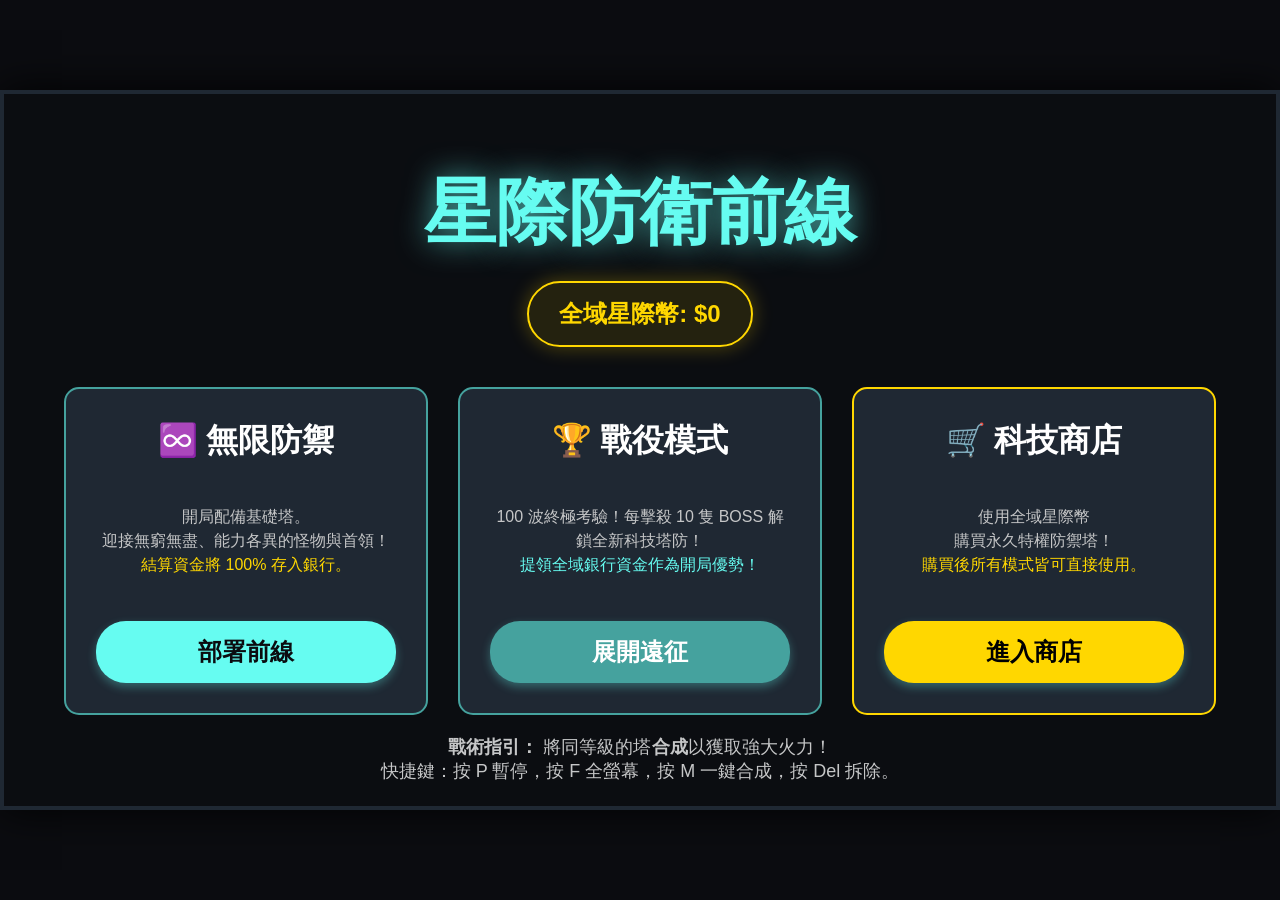
==== commit 46853310: "Update index.html" ====
--- a/index.html
+++ b/index.html
@@ -1,183 +1,528 @@
 <!DOCTYPE html>
 <html lang="zh-Hant">
+
 <head>
     <meta charset="UTF-8">
     <meta name="viewport" content="width=device-width, initial-scale=1.0">
     <title>星際合成塔防 EX 終極版</title>
     <style>
         body {
-            margin: 0; padding: 0;
-            background-color: #0b0c10; color: white;
+            margin: 0;
+            padding: 0;
+            background-color: #0b0c10;
+            color: white;
             font-family: 'Segoe UI', Tahoma, Geneva, Verdana, sans-serif;
-            display: flex; flex-direction: column; align-items: center; justify-content: center;
-            height: 100vh; width: 100vw; overflow: hidden; user-select: none;
+            display: flex;
+            flex-direction: column;
+            align-items: center;
+            justify-content: center;
+            height: 100vh;
+            width: 100vw;
+            overflow: hidden;
+            user-select: none;
             transition: background-color 2s;
         }
-        body.map-2 { background-color: #2e0f1a; }
-        
+
+        body.map-2 {
+            background-color: #2e0f1a;
+        }
+
         #game-container {
-            position: relative; 
+            position: relative;
             box-shadow: 0 0 40px rgba(0, 0, 0, 0.9);
-            border: 4px solid #1f2833; 
+            border: 4px solid #1f2833;
             background-color: #111e25;
             box-sizing: border-box;
-            
+
             /* 完美的 16:9 視窗自適應縮放 */
             width: 100vw;
             height: 100vh;
             max-width: calc(100vh * 16 / 9);
             max-height: calc(100vw * 9 / 16);
-            
+
             transition: background-color 2s, border-color 2s;
         }
-        body.map-2 #game-container { background-color: #2a1118; border-color: #4a1525; }
-        
-        canvas { display: block; cursor: crosshair; width: 100%; height: 100%; }
-        #ui-layer { position: absolute; top: 0; left: 0; width: 100%; height: 100%; pointer-events: none; }
-        
+
+        body.map-2 #game-container {
+            background-color: #2a1118;
+            border-color: #4a1525;
+        }
+
+        canvas {
+            display: block;
+            cursor: crosshair;
+            width: 100%;
+            height: 100%;
+        }
+
+        #ui-layer {
+            position: absolute;
+            top: 0;
+            left: 0;
+            width: 100%;
+            height: 100%;
+            pointer-events: none;
+        }
+
         .info-bar {
-            position: absolute; top: 0; left: 0; width: 100%;
-            background: rgba(11, 12, 16, 0.9); display: flex; justify-content: space-around;
-            padding: 10px 0; font-size: 20px; font-weight: bold; pointer-events: auto;
+            position: absolute;
+            top: 0;
+            left: 0;
+            width: 100%;
+            background: rgba(11, 12, 16, 0.9);
+            display: flex;
+            justify-content: space-around;
+            padding: 10px 0;
+            font-size: 20px;
+            font-weight: bold;
+            pointer-events: auto;
             border-bottom: 2px solid #66fcf1;
         }
-        .stat-item { display: flex; align-items: center; gap: 8px; }
-        .stat-item span { color: #45a29e; font-size: 1.2em; text-shadow: 0 0 5px #45a29e; }
-        
+
+        .stat-item {
+            display: flex;
+            align-items: center;
+            gap: 8px;
+        }
+
+        .stat-item span {
+            color: #45a29e;
+            font-size: 1.2em;
+            text-shadow: 0 0 5px #45a29e;
+        }
+
         .control-bar-container {
-            position: absolute; bottom: 0; left: 0; width: 100%;
-            background: rgba(11, 12, 16, 0.95); pointer-events: auto; border-top: 2px solid #45a29e;
-        }
+            position: absolute;
+            bottom: 0;
+            left: 0;
+            width: 100%;
+            background: rgba(11, 12, 16, 0.95);
+            pointer-events: auto;
+            border-top: 2px solid #45a29e;
+        }
+
         .control-bar {
-            display: flex; justify-content: flex-start; align-items: center;
-            padding: 12px; gap: 12px; overflow-x: auto; white-space: nowrap;
-            height: 80px; scroll-behavior: smooth;
-        }
-        .control-bar::-webkit-scrollbar { height: 10px; }
-        .control-bar::-webkit-scrollbar-track { background: #1f2833; }
-        .control-bar::-webkit-scrollbar-thumb { background: #45a29e; border-radius: 5px; }
-        
+            display: flex;
+            justify-content: flex-start;
+            align-items: center;
+            padding: 12px;
+            gap: 12px;
+            overflow-x: auto;
+            white-space: nowrap;
+            height: 80px;
+            scroll-behavior: smooth;
+        }
+
+        .control-bar::-webkit-scrollbar {
+            height: 10px;
+        }
+
+        .control-bar::-webkit-scrollbar-track {
+            background: #1f2833;
+        }
+
+        .control-bar::-webkit-scrollbar-thumb {
+            background: #45a29e;
+            border-radius: 5px;
+        }
+
         .tower-btn {
-            background: #1f2833; border: 2px solid #c5c6c7; color: white;
-            padding: 8px 15px; cursor: pointer; border-radius: 8px;
-            transition: all 0.2s; display: flex; flex-direction: column; align-items: center;
-            min-width: 80px; flex-shrink: 0; box-shadow: 0 4px 6px rgba(0,0,0,0.3);
-        }
-        .tower-btn:hover { background: #2b3a4a; transform: translateY(-4px); border-color: white !important; }
-        .tower-btn.selected { background: #45a29e; border-color: white !important; box-shadow: 0 0 15px #66fcf1; }
-        .tower-btn span { font-size: 15px; font-weight: bold; }
-        .tower-btn small { font-size: 13px; margin-top: 4px; color: #ffd700; font-weight: bold; }
-        .tower-btn.disabled { opacity: 0.3; cursor: not-allowed; transform: none; filter: grayscale(1); }
-        .tower-btn.hidden { display: none; }
-        
-        #bottom-left-controls { position: absolute; bottom: 120px; left: 20px; display: flex; gap: 10px; z-index: 60; }
-        
+            background: #1f2833;
+            border: 2px solid #c5c6c7;
+            color: white;
+            padding: 8px 15px;
+            cursor: pointer;
+            border-radius: 8px;
+            transition: all 0.2s;
+            display: flex;
+            flex-direction: column;
+            align-items: center;
+            min-width: 80px;
+            flex-shrink: 0;
+            box-shadow: 0 4px 6px rgba(0, 0, 0, 0.3);
+        }
+
+        .tower-btn:hover {
+            background: #2b3a4a;
+            transform: translateY(-4px);
+            border-color: white !important;
+        }
+
+        .tower-btn.selected {
+            background: #45a29e;
+            border-color: white !important;
+            box-shadow: 0 0 15px #66fcf1;
+        }
+
+        .tower-btn span {
+            font-size: 15px;
+            font-weight: bold;
+        }
+
+        .tower-btn small {
+            font-size: 13px;
+            margin-top: 4px;
+            color: #ffd700;
+            font-weight: bold;
+        }
+
+        .tower-btn.disabled {
+            opacity: 0.3;
+            cursor: not-allowed;
+            transform: none;
+            filter: grayscale(1);
+        }
+
+        .tower-btn.hidden {
+            display: none;
+        }
+
+        #bottom-left-controls {
+            position: absolute;
+            bottom: 120px;
+            left: 20px;
+            display: flex;
+            gap: 10px;
+            z-index: 60;
+        }
+
         .util-btn {
-            background: rgba(31, 40, 51, 0.8); color: #66fcf1; border: 1px solid #45a29e;
-            padding: 10px 15px; border-radius: 5px; cursor: pointer; pointer-events: auto;
-            font-size: 16px; font-weight: bold; transition: background 0.2s;
-        }
-        .util-btn:hover { background: rgba(69, 162, 158, 0.4); }
-        
+            background: rgba(31, 40, 51, 0.8);
+            color: #66fcf1;
+            border: 1px solid #45a29e;
+            padding: 10px 15px;
+            border-radius: 5px;
+            cursor: pointer;
+            pointer-events: auto;
+            font-size: 16px;
+            font-weight: bold;
+            transition: background 0.2s;
+        }
+
+        .util-btn:hover {
+            background: rgba(69, 162, 158, 0.4);
+        }
+
         #sell-btn {
-            position: absolute; bottom: 120px; left: 50%; transform: translateX(-50%);
-            background: #ff3333; border: 2px solid #ffaaaa; color: white;
-            padding: 10px 30px; border-radius: 30px; font-weight: bold; cursor: pointer;
-            pointer-events: auto; display: none; box-shadow: 0 4px 15px rgba(255,0,0,0.5); z-index: 60; font-size: 18px;
-        }
-        #sell-btn:hover { background: #cc0000; transform: translateX(-50%) scale(1.05); }
-        
+            position: absolute;
+            bottom: 120px;
+            left: 50%;
+            transform: translateX(-50%);
+            background: #ff3333;
+            border: 2px solid #ffaaaa;
+            color: white;
+            padding: 10px 30px;
+            border-radius: 30px;
+            font-weight: bold;
+            cursor: pointer;
+            pointer-events: auto;
+            display: none;
+            box-shadow: 0 4px 15px rgba(255, 0, 0, 0.5);
+            z-index: 60;
+            font-size: 18px;
+        }
+
+        #sell-btn:hover {
+            background: #cc0000;
+            transform: translateX(-50%) scale(1.05);
+        }
+
         .btn-style {
-            background: #66fcf1; border: none; color: #0b0c10; border-radius: 8px;
-            cursor: pointer; font-weight: bold; transition: transform 0.2s;
-            box-shadow: 0 4px 10px rgba(102,252,241,0.3); pointer-events: auto;
-        }
-        .btn-style:hover { transform: scale(1.05); filter: brightness(1.2); }
-        
+            background: #66fcf1;
+            border: none;
+            color: #0b0c10;
+            border-radius: 8px;
+            cursor: pointer;
+            font-weight: bold;
+            transition: transform 0.2s;
+            box-shadow: 0 4px 10px rgba(102, 252, 241, 0.3);
+            pointer-events: auto;
+        }
+
+        .btn-style:hover {
+            transform: scale(1.05);
+            filter: brightness(1.2);
+        }
+
         #next-wave-btn {
-            position: absolute; top: 80px; right: 30px; padding: 15px 30px; font-size: 18px; display: none; animation: pulse 2s infinite;
-        }
-        @keyframes pulse { 0% { transform: scale(1); } 50% { transform: scale(1.05); } 100% { transform: scale(1); } }
-        
+            position: absolute;
+            top: 80px;
+            right: 30px;
+            padding: 15px 30px;
+            font-size: 18px;
+            display: none;
+            animation: pulse 2s infinite;
+        }
+
+        @keyframes pulse {
+            0% {
+                transform: scale(1);
+            }
+
+            50% {
+                transform: scale(1.05);
+            }
+
+            100% {
+                transform: scale(1);
+            }
+        }
+
         .toast {
-            position: absolute; top: 30%; left: 50%; transform: translate(-50%, -50%);
-            background: rgba(11, 12, 16, 0.95); color: #66fcf1; padding: 20px 40px;
-            border-radius: 12px; border: 2px solid #45a29e; opacity: 0; transition: opacity 0.3s;
-            pointer-events: none; font-weight: bold; font-size: 28px; z-index: 1000;
-            text-align: center; white-space: pre-line; box-shadow: 0 0 20px rgba(102,252,241,0.5);
-        }
-        
+            position: absolute;
+            top: 30%;
+            left: 50%;
+            transform: translate(-50%, -50%);
+            background: rgba(11, 12, 16, 0.95);
+            color: #66fcf1;
+            padding: 20px 40px;
+            border-radius: 12px;
+            border: 2px solid #45a29e;
+            opacity: 0;
+            transition: opacity 0.3s;
+            pointer-events: none;
+            font-weight: bold;
+            font-size: 28px;
+            z-index: 1000;
+            text-align: center;
+            white-space: pre-line;
+            box-shadow: 0 0 20px rgba(102, 252, 241, 0.5);
+        }
+
         .screen-overlay {
-            position: absolute; top: 0; left: 0; width: 100%; height: 100%;
-            background: rgba(11, 12, 16, 0.95); display: flex; flex-direction: column;
-            justify-content: center; align-items: center; z-index: 100; pointer-events: auto;
-        }
-        .screen-overlay h1 { font-size: 72px; color: #66fcf1; margin-bottom: 20px; text-shadow: 0 0 30px #45a29e; }
-        
-        #home-screen { z-index: 150; }
-        .mode-container { display: flex; gap: 30px; margin-top: 30px; }
+            position: absolute;
+            top: 0;
+            left: 0;
+            width: 100%;
+            height: 100%;
+            background: rgba(11, 12, 16, 0.95);
+            display: flex;
+            flex-direction: column;
+            justify-content: center;
+            align-items: center;
+            z-index: 100;
+            pointer-events: auto;
+        }
+
+        .screen-overlay h1 {
+            font-size: 72px;
+            color: #66fcf1;
+            margin-bottom: 20px;
+            text-shadow: 0 0 30px #45a29e;
+        }
+
+        #home-screen {
+            z-index: 150;
+        }
+
+        .mode-container {
+            display: flex;
+            gap: 30px;
+            margin-top: 30px;
+        }
+
         .mode-card {
-            background: #1f2833; border: 2px solid #45a29e; border-radius: 15px; padding: 30px;
-            width: 300px; text-align: center; transition: transform 0.3s, box-shadow 0.3s; cursor: pointer;
-            display: flex; flex-direction: column; justify-content: space-between;
-        }
-        .mode-card:hover { transform: translateY(-10px); box-shadow: 0 10px 30px rgba(102,252,241,0.4); }
-        .mode-card h2 { color: white; font-size: 32px; margin-top: 0; }
-        .mode-card p { color: #c5c6c7; font-size: 16px; line-height: 1.5; min-height: 80px; }
-        .start-btn { padding: 15px 40px; font-size: 24px; width: 100%; border-radius: 30px; margin-top: 20px; }
-        
+            background: #1f2833;
+            border: 2px solid #45a29e;
+            border-radius: 15px;
+            padding: 30px;
+            width: 300px;
+            text-align: center;
+            transition: transform 0.3s, box-shadow 0.3s;
+            cursor: pointer;
+            display: flex;
+            flex-direction: column;
+            justify-content: space-between;
+        }
+
+        .mode-card:hover {
+            transform: translateY(-10px);
+            box-shadow: 0 10px 30px rgba(102, 252, 241, 0.4);
+        }
+
+        .mode-card h2 {
+            color: white;
+            font-size: 32px;
+            margin-top: 0;
+        }
+
+        .mode-card p {
+            color: #c5c6c7;
+            font-size: 16px;
+            line-height: 1.5;
+            min-height: 80px;
+        }
+
+        .start-btn {
+            padding: 15px 40px;
+            font-size: 24px;
+            width: 100%;
+            border-radius: 30px;
+            margin-top: 20px;
+        }
+
         .global-bank {
-            background: rgba(255, 215, 0, 0.1); border: 2px solid #ffd700; color: #ffd700;
-            padding: 15px 30px; border-radius: 50px; font-size: 24px; font-weight: bold;
-            margin-bottom: 10px; box-shadow: 0 0 20px rgba(255, 215, 0, 0.3);
-        }
-        
+            background: rgba(255, 215, 0, 0.1);
+            border: 2px solid #ffd700;
+            color: #ffd700;
+            padding: 15px 30px;
+            border-radius: 50px;
+            font-size: 24px;
+            font-weight: bold;
+            margin-bottom: 10px;
+            box-shadow: 0 0 20px rgba(255, 215, 0, 0.3);
+        }
+
         #merge-hint {
-            position: absolute; bottom: 180px; width: 100%; text-align: center;
-            color: #ffd700; font-weight: bold; text-shadow: 0 2px 4px black;
-            display: none; pointer-events: none; font-size: 24px;
-        }
+            position: absolute;
+            bottom: 180px;
+            width: 100%;
+            text-align: center;
+            color: #ffd700;
+            font-weight: bold;
+            text-shadow: 0 2px 4px black;
+            display: none;
+            pointer-events: none;
+            font-size: 24px;
+        }
+
         #scaling-info {
-            position: absolute; top: 70px; left: 20px; font-size: 18px; color: #ffd700;
-            background: rgba(0,0,0,0.6); padding: 10px 20px; border-radius: 8px; pointer-events: none;
+            position: absolute;
+            top: 70px;
+            left: 20px;
+            font-size: 18px;
+            color: #ffd700;
+            background: rgba(0, 0, 0, 0.6);
+            padding: 10px 20px;
+            border-radius: 8px;
+            pointer-events: none;
             border: 1px solid #ffd700;
         }
+
         #warp-overlay {
-            position: absolute; top: 0; left: 0; width: 100%; height: 100%;
-            background: white; opacity: 0; pointer-events: none; z-index: 200; transition: opacity 1s;
-        }
-        .tutorial-text { color: #c5c6c7; font-size: 18px; max-width: 600px; text-align: center; margin-top: 20px; }
+            position: absolute;
+            top: 0;
+            left: 0;
+            width: 100%;
+            height: 100%;
+            background: white;
+            opacity: 0;
+            pointer-events: none;
+            z-index: 200;
+            transition: opacity 1s;
+        }
+
+        .tutorial-text {
+            color: #c5c6c7;
+            font-size: 18px;
+            max-width: 600px;
+            text-align: center;
+            margin-top: 20px;
+        }
 
         /* 商店畫面樣式 */
-        #shop-screen { display: none; z-index: 160; background: rgba(11, 12, 16, 0.98); }
-        .shop-grid { display: flex; flex-wrap: wrap; gap: 20px; justify-content: center; max-width: 1000px; margin-top: 20px;}
+        #shop-screen {
+            display: none;
+            z-index: 160;
+            background: rgba(11, 12, 16, 0.98);
+        }
+
+        .shop-grid {
+            display: flex;
+            flex-wrap: wrap;
+            gap: 20px;
+            justify-content: center;
+            max-width: 1000px;
+            margin-top: 20px;
+        }
+
         .shop-item {
-            background: #1f2833; border: 2px solid #ffd700; border-radius: 10px; padding: 20px;
-            width: 200px; text-align: center; position: relative;
-        }
-        .shop-item.bought { border-color: #45a29e; opacity: 0.8; }
-        .shop-item h3 { color: white; margin-top: 0; }
-        .shop-item p { color: #c5c6c7; font-size: 14px; height: 40px;}
-        .shop-btn { background: #ffd700; color: black; border: none; padding: 10px; border-radius: 5px; font-weight: bold; cursor: pointer; width: 100%; font-size: 16px;}
-        .shop-btn:hover { background: #ffea00; }
-        .shop-btn.bought { background: #45a29e; color: white; cursor: default; }
-        #shop-error { color: #ff3333; font-weight: bold; margin-top: 20px; height: 24px; }
-        .close-shop-btn { position: absolute; top: 30px; right: 30px; background: none; border: 2px solid white; color: white; padding: 10px 20px; font-size: 20px; cursor: pointer; border-radius: 10px; }
-        .close-shop-btn:hover { background: white; color: black; }
+            background: #1f2833;
+            border: 2px solid #ffd700;
+            border-radius: 10px;
+            padding: 20px;
+            width: 200px;
+            text-align: center;
+            position: relative;
+        }
+
+        .shop-item.bought {
+            border-color: #45a29e;
+            opacity: 0.8;
+        }
+
+        .shop-item h3 {
+            color: white;
+            margin-top: 0;
+        }
+
+        .shop-item p {
+            color: #c5c6c7;
+            font-size: 14px;
+            height: 40px;
+        }
+
+        .shop-btn {
+            background: #ffd700;
+            color: black;
+            border: none;
+            padding: 10px;
+            border-radius: 5px;
+            font-weight: bold;
+            cursor: pointer;
+            width: 100%;
+            font-size: 16px;
+        }
+
+        .shop-btn:hover {
+            background: #ffea00;
+        }
+
+        .shop-btn.bought {
+            background: #45a29e;
+            color: white;
+            cursor: default;
+        }
+
+        #shop-error {
+            color: #ff3333;
+            font-weight: bold;
+            margin-top: 20px;
+            height: 24px;
+        }
+
+        .close-shop-btn {
+            position: absolute;
+            top: 30px;
+            right: 30px;
+            background: none;
+            border: 2px solid white;
+            color: white;
+            padding: 10px 20px;
+            font-size: 20px;
+            cursor: pointer;
+            border-radius: 10px;
+        }
+
+        .close-shop-btn:hover {
+            background: white;
+            color: black;
+        }
     </style>
 </head>
+
 <body>
 
     <div id="game-container">
         <canvas id="gameCanvas" width="1920" height="1080"></canvas>
         <div id="toast" class="toast">訊息</div>
-        
+
         <div id="ui-layer">
             <!-- 首頁畫面 -->
             <div id="home-screen" class="screen-overlay">
                 <h1>星際防衛前線</h1>
                 <div class="global-bank">全域星際幣: $<span id="home-bank-display">0</span></div>
-                
+
                 <div class="mode-container">
                     <div class="mode-card" onclick="startGame('infinite')">
                         <h2>♾️ 無限防禦</h2>
@@ -223,9 +568,11 @@
                 <div class="info-bar">
                     <div class="stat-item">💰 資金: <span id="money-display">0</span></div>
                     <div class="stat-item">❤️ 生命: <span id="lives-display">0</span></div>
-                    <div class="stat-item">🌊 波數: <span id="wave-display">0</span> <span id="mode-display-text" style="color:#fff; font-size: 0.8em;"></span></div>
+                    <div class="stat-item">🌊 波數: <span id="wave-display">0</span> <span id="mode-display-text"
+                            style="color:#fff; font-size: 0.8em;"></span></div>
                     <div class="stat-item">👹 Boss擊殺: <span id="boss-kill-display">0</span></div>
-                    <div class="stat-item">🏠 塔數: <span id="tower-count-display">0</span>/<span id="tower-max-display">10</span></div>
+                    <div class="stat-item">🏠 塔數: <span id="tower-count-display">0</span>/<span
+                            id="tower-max-display">10</span></div>
                 </div>
 
                 <div id="scaling-info">敵軍強度: x1.0 | 等級上限: Lv.5</div>
@@ -233,9 +580,12 @@
                 <div id="bottom-left-controls">
                     <button class="util-btn" id="mute-btn" onclick="soundManager.toggleMute()">🔊 音效: 開</button>
                     <button class="util-btn" id="pause-btn" onclick="togglePause()">⏸️ 暫停 (P)</button>
-                    <button class="util-btn" id="automerge-btn" onclick="autoMerge()" style="border-color:#ffd700; color:#ffd700;">🔄 一鍵合成 (M)</button>
-                    <button class="util-btn" id="ingame-shop-btn" onclick="toggleShop()" style="border-color:#e94560; color:#e94560;">🛒 商店 (B)</button>
-                    <button class="util-btn" id="fullscreen-btn" onclick="toggleFullScreen()" style="border-color:#b8f2e6; color:#b8f2e6;">⛶ 全螢幕 (F)</button>
+                    <button class="util-btn" id="automerge-btn" onclick="autoMerge()"
+                        style="border-color:#ffd700; color:#ffd700;">🔄 一鍵合成 (M)</button>
+                    <button class="util-btn" id="ingame-shop-btn" onclick="toggleShop()"
+                        style="border-color:#e94560; color:#e94560;">🛒 商店 (B)</button>
+                    <button class="util-btn" id="fullscreen-btn" onclick="toggleFullScreen()"
+                        style="border-color:#b8f2e6; color:#b8f2e6;">⛶ 全螢幕 (F)</button>
                 </div>
 
                 <button id="next-wave-btn" class="btn-style" onclick="startNextWave()">下一波 (SPACE)</button>
@@ -243,6 +593,26 @@
 
                 <div id="merge-hint">✨ 已選取：點擊另一個同等級塔進行合成 ✨</div>
                 <div id="warp-overlay"></div>
+
+                <div id="tower-stats-panel"
+                    style="display: none; position: absolute; left: 20px; top: 120px; background: rgba(11, 12, 16, 0.95); border: 2px solid #45a29e; border-radius: 10px; padding: 15px; color: #fff; width: 250px; pointer-events: none; z-index: 50; box-shadow: 0 0 15px rgba(69, 162, 158, 0.3);">
+                    <h3 id="ts-name"
+                        style="margin-top: 0; margin-bottom: 15px; color: #66fcf1; text-align: center; font-size: 22px; text-shadow: 0 0 5px #66fcf1;">
+                        塔房名稱</h3>
+                    <div style="margin-bottom: 8px; font-size: 16px;">⚔️ 攻擊力: <span id="ts-damage"
+                            style="color: #ffd700; font-weight: bold;">0</span></div>
+                    <div style="margin-bottom: 8px; font-size: 16px;">⚡ 攻擊速度: <span id="ts-speed"
+                            style="color: #ffd700; font-weight: bold;">0</span> /秒</div>
+                    <div style="margin-bottom: 8px; font-size: 16px;">🎯 擊殺數: <span id="ts-kills"
+                            style="color: #ffd700; font-weight: bold;">0</span></div>
+                    <div style="margin-bottom: 8px; font-size: 16px;">💰 出售價值: <span id="ts-sell"
+                            style="color: #ff3333; font-weight: bold;">0</span></div>
+                    <div style="margin-top: 15px; font-size: 14px; color: #c5c6c7; border-top: 1px solid #45a29e; padding-top: 10px; line-height: 1.4;"
+                        id="ts-desc">塔房能力說明</div>
+                    <div id="ts-merge-hint"
+                        style="margin-top: 10px; font-size: 13px; color: #66fcf1; border-top: 1px dashed #45a29e; padding-top: 10px; line-height: 1.4;">
+                    </div>
+                </div>
 
                 <div class="control-bar-container">
                     <div class="control-bar" id="tower-controls">
@@ -257,7 +627,7 @@
         const canvas = document.getElementById('gameCanvas');
         const ctx = canvas.getContext('2d');
         const TILE_SIZE = 60;
-        const DRAW_SCALE = 1.5; 
+        const DRAW_SCALE = 1.5;
 
         // --- 全域與解鎖資料 ---
         let globalBank = parseInt(localStorage.getItem('starDefenseBank')) || 0;
@@ -267,21 +637,21 @@
         // --- 音效管理器 ---
         const soundManager = {
             audioCtx: null, muted: false,
-            init: function() {
+            init: function () {
                 if (!this.audioCtx) { this.audioCtx = new (window.AudioContext || window.webkitAudioContext)(); }
                 if (this.audioCtx.state === 'suspended') this.audioCtx.resume();
             },
-            toggleMute: function() {
+            toggleMute: function () {
                 this.muted = !this.muted; document.getElementById('mute-btn').innerText = this.muted ? "🔇 音效: 關" : "🔊 音效: 開";
             },
-            playTone: function(freq, type, duration, vol = 0.1) {
+            playTone: function (freq, type, duration, vol = 0.1) {
                 if (this.muted || !this.audioCtx) return;
                 const osc = this.audioCtx.createOscillator(); const gain = this.audioCtx.createGain();
                 osc.type = type; osc.frequency.setValueAtTime(freq, this.audioCtx.currentTime);
                 gain.gain.setValueAtTime(vol, this.audioCtx.currentTime); gain.gain.exponentialRampToValueAtTime(0.01, this.audioCtx.currentTime + duration);
                 osc.connect(gain); gain.connect(this.audioCtx.destination); osc.start(); osc.stop(this.audioCtx.currentTime + duration);
             },
-            playNoise: function(duration, vol = 0.1) {
+            playNoise: function (duration, vol = 0.1) {
                 if (this.muted || !this.audioCtx) return;
                 const bs = this.audioCtx.sampleRate * duration; const buffer = this.audioCtx.createBuffer(1, bs, this.audioCtx.sampleRate);
                 const data = buffer.getChannelData(0); for (let i = 0; i < bs; i++) data[i] = Math.random() * 2 - 1;
@@ -290,7 +660,7 @@
                 gain.gain.exponentialRampToValueAtTime(0.01, this.audioCtx.currentTime + duration);
                 noise.connect(gain); gain.connect(this.audioCtx.destination); noise.start();
             },
-            shoot: function(type) {
+            shoot: function (type) {
                 const map = {
                     'sniper': [600, 'square', 0.15, 0.05], 'gatling': [150, 'sawtooth', 0.05, 0.03],
                     'nuke': [100, 'sawtooth', 0.5, 0.05], 'multishot': [400, 'triangle', 0.1, 0.03],
@@ -298,97 +668,97 @@
                     'artillery': [100, 'square', 0.4, 0.05], 'laser': [900, 'sine', 0.1, 0.02],
                     'doom': [80, 'sawtooth', 0.6, 0.1], 'chrono': [300, 'sine', 0.3, 0.05]
                 };
-                if(type === 'cannon') this.playNoise(0.2, 0.05);
-                else if(map[type]) this.playTone(...map[type]);
+                if (type === 'cannon') this.playNoise(0.2, 0.05);
+                else if (map[type]) this.playTone(...map[type]);
                 else this.playTone(300, 'triangle', 0.1, 0.03);
             },
-            explosion: function() { this.playNoise(0.3, 0.05); },
-            build: function() { this.playTone(300, 'sine', 0.1, 0.1); setTimeout(() => this.playTone(450, 'sine', 0.1, 0.1), 50); },
-            merge: function() { this.playTone(400, 'sine', 0.1, 0.1); setTimeout(() => this.playTone(600, 'sine', 0.1, 0.1), 100); setTimeout(() => this.playTone(800, 'sine', 0.2, 0.1), 200); },
-            sell: function() { this.playTone(1200, 'sine', 0.15, 0.05); },
-            startWave: function() { this.playTone(150, 'square', 0.4, 0.05); setTimeout(() => this.playTone(120, 'square', 0.4, 0.05), 200); },
-            damage: function() { this.playTone(80, 'sawtooth', 0.3, 0.1); },
-            coin: function() { this.playTone(1500, 'sine', 0.1, 0.02); },
-            warp: function() { this.playNoise(1.5, 0.2); this.playTone(100, 'sawtooth', 1.5, 0.2); }
+            explosion: function () { this.playNoise(0.3, 0.05); },
+            build: function () { this.playTone(300, 'sine', 0.1, 0.1); setTimeout(() => this.playTone(450, 'sine', 0.1, 0.1), 50); },
+            merge: function () { this.playTone(400, 'sine', 0.1, 0.1); setTimeout(() => this.playTone(600, 'sine', 0.1, 0.1), 100); setTimeout(() => this.playTone(800, 'sine', 0.2, 0.1), 200); },
+            sell: function () { this.playTone(1200, 'sine', 0.15, 0.05); },
+            startWave: function () { this.playTone(150, 'square', 0.4, 0.05); setTimeout(() => this.playTone(120, 'square', 0.4, 0.05), 200); },
+            damage: function () { this.playTone(80, 'sawtooth', 0.3, 0.1); },
+            coin: function () { this.playTone(1500, 'sine', 0.1, 0.02); },
+            warp: function () { this.playNoise(1.5, 0.2); this.playTone(100, 'sawtooth', 1.5, 0.2); }
         };
 
         // --- 塔防配置 ---
         const TOWER_TYPES = {
-            basic:  { name: '標準', cost: 50,  range: 130 * DRAW_SCALE, damage: 20, cooldown: 45, color: '#4cc9f0', type: 'single', locked: false },
-            rapid:  { name: '速射', cost: 120, range: 100 * DRAW_SCALE, damage: 8,  cooldown: 12, color: '#f72585', type: 'single', locked: false },
+            basic: { name: '標準', cost: 50, range: 130 * DRAW_SCALE, damage: 20, cooldown: 45, color: '#4cc9f0', type: 'single', locked: false },
+            rapid: { name: '速射', cost: 120, range: 100 * DRAW_SCALE, damage: 8, cooldown: 12, color: '#f72585', type: 'single', locked: false },
             sniper: { name: '狙擊', cost: 280, range: 350 * DRAW_SCALE, damage: 90, cooldown: 110, color: '#7209b7', type: 'single', locked: false },
-            
+
             // 戰役模式解鎖塔
-            ice:    { name: '冰霜', cost: 150, range: 120 * DRAW_SCALE, damage: 10, cooldown: 40, color: '#00ffff', type: 'slow', slowDuration: 120, locked: true },
-            cannon: { name: '加農', cost: 250, range: 160 * DRAW_SCALE, damage: 50, cooldown: 90, color: '#888888', type: 'cannon', locked: true }, 
-            poison: { name: '毒液', cost: 200, range: 110 * DRAW_SCALE, damage: 5,  cooldown: 30, color: '#00ff00', type: 'poison', locked: true },
-            tesla:  { name: '電磁', cost: 350, range: 140 * DRAW_SCALE, damage: 25, cooldown: 50, color: '#fee440', type: 'aoe', locked: true }, 
-            flame:  { name: '火焰', cost: 380, range: 100 * DRAW_SCALE, damage: 3,  cooldown: 5,  color: '#ff4400', type: 'flame', locked: true },
-            gatling:{ name: '機槍', cost: 450, range: 150 * DRAW_SCALE, damage: 8,  cooldown: 15, color: '#607d8b', type: 'gatling', locked: true }, 
-            multishot:{ name:'多重', cost: 480, range: 140 * DRAW_SCALE, damage: 25, cooldown: 40, color: '#00bcd4', type: 'multishot', locked: true },
-            bank:   { name: '銀行', cost: 500, range: 0,                damage: 0,  cooldown: 120, color: '#ffd700', type: 'eco', locked: true }, 
-            radar:  { name: '雷達', cost: 600, range: 0,                damage: 0,  cooldown: 0,   color: '#76ff03', type: 'radar', locked: true },
-            plasma: { name: '電漿', cost: 750, range: 180 * DRAW_SCALE, damage: 200, cooldown: 60, color: '#d000ff', type: 'single', locked: true }, 
-            laser:  { name: '雷射', cost: 800, range: 250 * DRAW_SCALE, damage: 40,  cooldown: 8,  color: '#ff0055', type: 'pierce', locked: true },
-            artillery:{ name:'重砲', cost: 1000, range: 300 * DRAW_SCALE, damage: 300, cooldown: 160, color: '#555555', type: 'artillery', locked: true },
-            emp:    { name: '脈衝', cost: 1100, range: 160 * DRAW_SCALE, damage: 10,  cooldown: 90, color: '#00e5ff', type: 'stun', locked: true },
-            blackhole:{ name:'黑洞', cost: 1400, range: 200 * DRAW_SCALE, damage: 5,   cooldown: 180, color: '#222222', type: 'blackhole', locked: true },
-            dronepad: { name:'航母', cost: 1500, range: 350 * DRAW_SCALE, damage: 60,  cooldown: 70, color: '#ffeb3b', type: 'drone', locked: true },
-            prism:  { name: '光稜', cost: 1800, range: 220 * DRAW_SCALE, damage: 15,  cooldown: 4,  color: '#00ff9d', type: 'laser', locked: true },
-            railgun:{ name: '磁軌', cost: 2000, range: 500 * DRAW_SCALE, damage: 800, cooldown: 200, color: '#2962ff', type: 'pierce_heavy', locked: true },
-            nuke:   { name: '核彈', cost: 3000, range: 250 * DRAW_SCALE, damage: 1000, cooldown: 250, color: '#ff9900', type: 'nuke', locked: true },
-            orbital:{ name: '天基', cost: 4000, range: 2000 * DRAW_SCALE, damage: 150, cooldown: 150, color: '#ffffff', type: 'orbital', locked: true },
-            
+            ice: { name: '冰霜', cost: 150, range: 120 * DRAW_SCALE, damage: 10, cooldown: 40, color: '#00ffff', type: 'slow', slowDuration: 120, locked: true },
+            cannon: { name: '加農', cost: 250, range: 160 * DRAW_SCALE, damage: 50, cooldown: 90, color: '#888888', type: 'cannon', locked: true },
+            poison: { name: '毒液', cost: 200, range: 110 * DRAW_SCALE, damage: 5, cooldown: 30, color: '#00ff00', type: 'poison', locked: true },
+            tesla: { name: '電磁', cost: 350, range: 140 * DRAW_SCALE, damage: 25, cooldown: 50, color: '#fee440', type: 'aoe', locked: true },
+            flame: { name: '火焰', cost: 380, range: 100 * DRAW_SCALE, damage: 3, cooldown: 5, color: '#ff4400', type: 'flame', locked: true },
+            gatling: { name: '機槍', cost: 450, range: 150 * DRAW_SCALE, damage: 8, cooldown: 15, color: '#607d8b', type: 'gatling', locked: true },
+            multishot: { name: '多重', cost: 480, range: 140 * DRAW_SCALE, damage: 25, cooldown: 40, color: '#00bcd4', type: 'multishot', locked: true },
+            bank: { name: '銀行', cost: 500, range: 0, damage: 0, cooldown: 120, color: '#ffd700', type: 'eco', locked: true },
+            radar: { name: '雷達', cost: 600, range: 0, damage: 0, cooldown: 0, color: '#76ff03', type: 'radar', locked: true },
+            plasma: { name: '電漿', cost: 750, range: 180 * DRAW_SCALE, damage: 200, cooldown: 60, color: '#d000ff', type: 'single', locked: true },
+            laser: { name: '雷射', cost: 800, range: 250 * DRAW_SCALE, damage: 40, cooldown: 8, color: '#ff0055', type: 'pierce', locked: true },
+            artillery: { name: '重砲', cost: 1000, range: 300 * DRAW_SCALE, damage: 300, cooldown: 160, color: '#555555', type: 'artillery', locked: true },
+            emp: { name: '脈衝', cost: 1100, range: 160 * DRAW_SCALE, damage: 10, cooldown: 90, color: '#00e5ff', type: 'stun', locked: true },
+            blackhole: { name: '黑洞', cost: 1400, range: 200 * DRAW_SCALE, damage: 5, cooldown: 180, color: '#222222', type: 'blackhole', locked: true },
+            dronepad: { name: '航母', cost: 1500, range: 350 * DRAW_SCALE, damage: 60, cooldown: 70, color: '#ffeb3b', type: 'drone', locked: true },
+            prism: { name: '光稜', cost: 1800, range: 220 * DRAW_SCALE, damage: 15, cooldown: 4, color: '#00ff9d', type: 'laser', locked: true },
+            railgun: { name: '磁軌', cost: 2000, range: 500 * DRAW_SCALE, damage: 800, cooldown: 200, color: '#2962ff', type: 'pierce_heavy', locked: true },
+            nuke: { name: '核彈', cost: 3000, range: 250 * DRAW_SCALE, damage: 1000, cooldown: 250, color: '#ff9900', type: 'nuke', locked: true },
+            orbital: { name: '天基', cost: 4000, range: 2000 * DRAW_SCALE, damage: 150, cooldown: 150, color: '#ffffff', type: 'orbital', locked: true },
+
             // 商店特權塔 (永久解鎖)
-            vampire:{ name: '吸血', cost: 600, range: 150 * DRAW_SCALE, damage: 40, cooldown: 40, color: '#d81b60', type: 'vampire', locked: true, isPremium: true, price: 1000, desc: '擊殺敵人可回復基地生命值' },
-            greed:  { name: '貪婪', cost: 450, range: 130 * DRAW_SCALE, damage: 15, cooldown: 30, color: '#fbc02d', type: 'greed', locked: true, isPremium: true, price: 1500, desc: '每次攻擊命中都能額外獲得資金' },
+            vampire: { name: '吸血', cost: 600, range: 150 * DRAW_SCALE, damage: 40, cooldown: 40, color: '#d81b60', type: 'vampire', locked: true, isPremium: true, price: 1000, desc: '擊殺敵人可回復基地生命值' },
+            greed: { name: '貪婪', cost: 450, range: 130 * DRAW_SCALE, damage: 15, cooldown: 30, color: '#fbc02d', type: 'greed', locked: true, isPremium: true, price: 1500, desc: '每次攻擊命中都能額外獲得資金' },
             chrono: { name: '時空', cost: 1200, range: 600 * DRAW_SCALE, damage: 5, cooldown: 80, color: '#1de9b6', type: 'chrono', locked: true, isPremium: true, price: 3000, desc: '超大範圍攻擊，並附加強力緩速' },
-            doom:   { name: '末日', cost: 5000, range: 300 * DRAW_SCALE, damage: 5000, cooldown: 300, color: '#b71c1c', type: 'doom', locked: true, isPremium: true, price: 8000, desc: '毀滅性極高單體傷害，連鎖爆發' }
+            doom: { name: '末日', cost: 5000, range: 300 * DRAW_SCALE, damage: 5000, cooldown: 300, color: '#b71c1c', type: 'doom', locked: true, isPremium: true, price: 8000, desc: '毀滅性極高單體傷害，連鎖爆發' }
         };
 
         const ENEMY_TYPES = {
             normal: { hpMod: 1.0, speedMod: 1.0, color: '#e94560', radius: 12 * DRAW_SCALE, group: 'minion' },
-            scout:  { hpMod: 0.5, speedMod: 1.8, color: '#b8f2e6', radius: 9 * DRAW_SCALE,  group: 'minion' },  
-            tank:   { hpMod: 2.5, speedMod: 0.6, color: '#8d99ae', radius: 16 * DRAW_SCALE, group: 'minion' }, 
-            healer: { hpMod: 1.2, speedMod: 0.8, color: '#00ff00', radius: 14 * DRAW_SCALE, group: 'minion' }, 
-            stealth:{ hpMod: 0.8, speedMod: 1.2, color: '#9fa8da', radius: 11 * DRAW_SCALE, group: 'minion' }, 
-            drone:  { hpMod: 0.3, speedMod: 2.2, color: '#e040fb', radius: 6 * DRAW_SCALE,  group: 'minion' }, 
-            
+            scout: { hpMod: 0.5, speedMod: 1.8, color: '#b8f2e6', radius: 9 * DRAW_SCALE, group: 'minion' },
+            tank: { hpMod: 2.5, speedMod: 0.6, color: '#8d99ae', radius: 16 * DRAW_SCALE, group: 'minion' },
+            healer: { hpMod: 1.2, speedMod: 0.8, color: '#00ff00', radius: 14 * DRAW_SCALE, group: 'minion' },
+            stealth: { hpMod: 0.8, speedMod: 1.2, color: '#9fa8da', radius: 11 * DRAW_SCALE, group: 'minion' },
+            drone: { hpMod: 0.3, speedMod: 2.2, color: '#e040fb', radius: 6 * DRAW_SCALE, group: 'minion' },
+
             boss_berserker: { hpMod: 7.0, speedMod: 0.6, color: '#ff3d00', radius: 22 * DRAW_SCALE, group: 'boss' },
-            boss_carrier:   { hpMod: 9.0, speedMod: 0.4, color: '#9c27b0', radius: 26 * DRAW_SCALE, group: 'boss' },
-            boss_armored:   { hpMod: 12.0, speedMod: 0.4, color: '#607d8b', radius: 24 * DRAW_SCALE, group: 'boss' },
-            boss_teleporter:{ hpMod: 6.0, speedMod: 0.5, color: '#2962ff', radius: 20 * DRAW_SCALE, group: 'boss' }
+            boss_carrier: { hpMod: 9.0, speedMod: 0.4, color: '#9c27b0', radius: 26 * DRAW_SCALE, group: 'boss' },
+            boss_armored: { hpMod: 12.0, speedMod: 0.4, color: '#607d8b', radius: 24 * DRAW_SCALE, group: 'boss' },
+            boss_teleporter: { hpMod: 6.0, speedMod: 0.5, color: '#2962ff', radius: 20 * DRAW_SCALE, group: 'boss' }
         };
 
         const PATH_POINTS_1 = [
-            {x: 0, y: 3}, {x: 5, y: 3}, {x: 5, y: 12}, {x: 12, y: 12}, {x: 12, y: 4}, 
-            {x: 20, y: 4}, {x: 20, y: 14}, {x: 28, y: 14}, {x: 28, y: 8}, {x: 32, y: 8}
+            { x: 0, y: 3 }, { x: 5, y: 3 }, { x: 5, y: 12 }, { x: 12, y: 12 }, { x: 12, y: 4 },
+            { x: 20, y: 4 }, { x: 20, y: 14 }, { x: 28, y: 14 }, { x: 28, y: 8 }, { x: 32, y: 8 }
         ];
         const PATH_POINTS_2 = [
-            {x: 0, y: 2}, {x: 29, y: 2}, {x: 29, y: 15}, {x: 2, y: 15},
-            {x: 2, y: 5}, {x: 26, y: 5}, {x: 26, y: 12}, {x: 15, y: 12}
+            { x: 0, y: 2 }, { x: 29, y: 2 }, { x: 29, y: 15 }, { x: 2, y: 15 },
+            { x: 2, y: 5 }, { x: 26, y: 5 }, { x: 26, y: 12 }, { x: 15, y: 12 }
         ];
 
         let currentPath = PATH_POINTS_1;
 
         let gameState = {
-            mode: 'infinite', 
-            money: 450, lives: 20, wave: 0, bossesKilled: 0, 
-            isPlaying: false, isGameOver: false, isPaused: false, 
+            mode: 'infinite',
+            money: 450, lives: 20, wave: 0, bossesKilled: 0,
+            isPlaying: false, isGameOver: false, isPaused: false,
             buildModeType: null, selectedTower: null, spawnTimer: 0,
-            enemiesToSpawn: [], waveInProgress: false, maxTowers: 20, 
-            score: 0, mapLevel: 1 
+            enemiesToSpawn: [], waveInProgress: false, maxTowers: 20,
+            score: 0, mapLevel: 1
         };
 
-        let towers = []; let enemies = []; let projectiles = []; let particles = []; let effects = []; 
-        let mouseX = 0; let mouseY = 0; let floatingTexts = []; 
+        let towers = []; let enemies = []; let projectiles = []; let particles = []; let effects = [];
+        let mouseX = 0; let mouseY = 0; let floatingTexts = [];
         let shopOpenFromGame = false;
 
         // --- 初始化 UI ---
         function initTowerButtons() {
             const container = document.getElementById('tower-controls');
-            container.innerHTML = ''; 
-            for(let key in TOWER_TYPES) {
+            container.innerHTML = '';
+            for (let key in TOWER_TYPES) {
                 let btn = document.createElement('button');
                 btn.id = 'btn-' + key;
                 btn.className = 'tower-btn hidden';
@@ -425,15 +795,15 @@
         function openShop(fromGame = false) {
             shopOpenFromGame = fromGame;
             document.getElementById('shop-error').innerText = '';
-            
+
             if (fromGame) {
                 if (!gameState.isPaused && gameState.isPlaying) togglePause();
-                document.getElementById('shop-screen').style.zIndex = '200'; 
+                document.getElementById('shop-screen').style.zIndex = '200';
             } else {
                 document.getElementById('home-screen').style.display = 'none';
                 document.getElementById('shop-screen').style.zIndex = '160';
             }
-            
+
             document.getElementById('shop-screen').style.display = 'flex';
             renderShop();
         }
@@ -453,17 +823,17 @@
             let bankText = globalBank;
             if (shopOpenFromGame) bankText += ` (可動用局內資金代扣: $${gameState.money})`;
             document.getElementById('shop-bank-display').innerText = bankText;
-            
+
             const grid = document.getElementById('shop-grid');
             grid.innerHTML = '';
 
-            for(let key in TOWER_TYPES) {
-                if(TOWER_TYPES[key].isPremium) {
+            for (let key in TOWER_TYPES) {
+                if (TOWER_TYPES[key].isPremium) {
                     const isBought = unlockedPremium.includes(key);
                     const item = document.createElement('div');
                     item.className = `shop-item ${isBought ? 'bought' : ''}`;
                     item.style.borderColor = TOWER_TYPES[key].color;
-                    
+
                     item.innerHTML = `
                         <h3 style="color:${TOWER_TYPES[key].color}">${TOWER_TYPES[key].name}塔</h3>
                         <p>${TOWER_TYPES[key].desc}</p>
@@ -478,9 +848,9 @@
         }
 
         function buyPremium(key) {
-            if(unlockedPremium.includes(key)) return;
+            if (unlockedPremium.includes(key)) return;
             const price = TOWER_TYPES[key].price;
-            
+
             let canBuy = false;
             // 優先扣除全域星際幣，不夠的話從當前遊戲資金扣除
             if (globalBank >= price) {
@@ -493,14 +863,14 @@
                 canBuy = true;
             }
 
-            if(canBuy) {
+            if (canBuy) {
                 localStorage.setItem('starDefenseBank', globalBank);
                 unlockedPremium.push(key);
                 localStorage.setItem('starDefensePremium', JSON.stringify(unlockedPremium));
                 TOWER_TYPES[key].locked = false;
                 soundManager.build();
                 renderShop();
-                if(shopOpenFromGame) updateUI();
+                if (shopOpenFromGame) updateUI();
             } else {
                 document.getElementById('shop-error').innerText = "❌ 星際幣及局內資金不足！";
                 soundManager.damage();
@@ -513,8 +883,8 @@
             let mergedAny = false;
             let keepChecking = true;
             const currentMax = getCurrentMaxLevel();
-            
-            while(keepChecking) {
+
+            while (keepChecking) {
                 keepChecking = false;
                 for (let i = 0; i < towers.length; i++) {
                     for (let j = i + 1; j < towers.length; j++) {
@@ -551,10 +921,10 @@
         }
 
         function switchMap() {
-            if (gameState.mapLevel === 2) return; 
+            if (gameState.mapLevel === 2) return;
             soundManager.warp();
             const overlay = document.getElementById('warp-overlay'); overlay.style.opacity = 1;
-            
+
             setTimeout(() => {
                 enemies = []; projectiles = []; particles = []; effects = []; floatingTexts = [];
                 gameState.enemiesToSpawn = []; gameState.waveInProgress = false;
@@ -566,7 +936,7 @@
 
                 currentPath = PATH_POINTS_2; gameState.mapLevel = 2;
                 document.body.classList.add('map-2');
-                
+
                 showToast(`🚀 空間跳躍完成！\n進入第二星區\n全額回收補給: $${refundTotal}`);
                 updateUI(); overlay.style.opacity = 0;
             }, 1000);
@@ -575,48 +945,60 @@
         // --- 塔防圖形產生器 ---
         const TowerGraphics = {
             cache: {},
-            init: function() {
+            init: function () {
                 for (let key in TOWER_TYPES) {
                     const img = new Image();
                     img.src = this.generateSVG(key, TOWER_TYPES[key]);
                     this.cache[key] = img;
                 }
             },
-            generateSVG: function(key, t) {
-                const c = t.color;
-                const base = `<polygon points="25,15 75,15 85,25 85,75 75,85 25,85 15,75 15,25" fill="#1f2833" stroke="${c}" stroke-width="3"/>
-                              <circle cx="50" cy="50" r="28" fill="#0b0c10" stroke="${c}" stroke-width="2"/>`;
-                
-                let weapon = '';
-                if(key==='bank') weapon = `<rect x="35" y="35" width="30" height="30" fill="#ffd700"/><text x="50" y="55" fill="#222" font-size="20" font-family="Arial" font-weight="bold" text-anchor="middle" dominant-baseline="central">$</text>`;
-                else if(key==='basic') weapon = `<rect x="50" y="44" width="30" height="12" fill="${c}" rx="3"/>`;
-                else if(key==='rapid') weapon = `<rect x="50" y="38" width="25" height="8" fill="${c}" rx="2"/><rect x="50" y="54" width="25" height="8" fill="${c}" rx="2"/>`;
-                else if(key==='sniper') weapon = `<rect x="50" y="46" width="48" height="8" fill="${c}"/><rect x="65" y="44" width="15" height="12" fill="#555"/>`;
-                else if(key==='ice') weapon = `<path d="M 50,15 L 65,50 L 50,85 L 35,50 Z" fill="${c}" opacity="0.8"/><circle cx="50" cy="50" r="10" fill="#fff"/>`;
-                else if(key==='cannon') weapon = `<rect x="50" y="40" width="35" height="20" fill="#888"/><circle cx="50" cy="50" r="15" fill="#333"/>`;
-                else if(key==='poison') weapon = `<circle cx="50" cy="50" r="18" fill="${c}"/><circle cx="55" cy="45" r="5" fill="#fff" opacity="0.6"/>`;
-                else if(key==='tesla') weapon = `<path d="M 50,25 L 75,25 M 50,75 L 75,75 M 65,25 L 65,75" stroke="${c}" stroke-width="6"/><circle cx="50" cy="50" r="15" fill="#fee440"/>`;
-                else if(key==='flame') weapon = `<path d="M 50,42 L 85,46 L 85,54 L 50,58 Z" fill="#ff4400"/><circle cx="50" cy="50" r="16" fill="#aa2200"/>`;
-                else if(key==='gatling') weapon = `<rect x="50" y="36" width="30" height="4" fill="#a0b0b0"/><rect x="50" y="45" width="35" height="4" fill="#a0b0b0"/><rect x="50" y="54" width="30" height="4" fill="#a0b0b0"/>`;
-                else if(key==='multishot') weapon = `<path d="M 50,50 L 80,15 M 50,50 L 90,50 M 50,50 L 80,85" stroke="${c}" stroke-width="6" stroke-linecap="round"/>`;
-                else if(key==='radar') weapon = `<path d="M 70,20 A 40 40 0 0 0 70,80" fill="none" stroke="${c}" stroke-width="4"/><circle cx="50" cy="50" r="12" fill="#fff"/>`;
-                else if(key==='plasma') weapon = `<rect x="40" y="35" width="40" height="10" fill="#d000ff" rx="4"/><rect x="40" y="55" width="40" height="10" fill="#d000ff" rx="4"/><circle cx="50" cy="50" r="14" fill="#fff"/>`;
-                else if(key==='laser' || key==='prism') weapon = `<polygon points="40,30 80,50 40,70" fill="${c}"/><polygon points="45,40 70,50 45,60" fill="#fff"/>`;
-                else if(key==='artillery') weapon = `<rect x="40" y="32" width="45" height="36" fill="${c}" rx="5"/><circle cx="50" cy="50" r="22" fill="#333"/>`;
-                else if(key==='emp') weapon = `<circle cx="50" cy="50" r="20" fill="none" stroke="${c}" stroke-width="4" stroke-dasharray="8 8"/><circle cx="50" cy="50" r="10" fill="${c}"/>`;
-                else if(key==='blackhole') weapon = `<circle cx="50" cy="50" r="22" fill="#000"/><path d="M 50,20 A 30 30 0 0 1 80,50 M 50,80 A 30 30 0 0 1 20,50" fill="none" stroke="${c}" stroke-width="4"/>`;
-                else if(key==='dronepad') weapon = `<polygon points="50,20 75,35 75,65 50,80 25,65 25,35" fill="none" stroke="${c}" stroke-width="4"/><circle cx="50" cy="50" r="8" fill="#fff"/>`;
-                else if(key==='railgun') weapon = `<rect x="30" y="35" width="60" height="8" fill="#2962ff"/><rect x="30" y="57" width="60" height="8" fill="#2962ff"/><rect x="40" y="30" width="20" height="40" fill="#fff"/>`;
-                else if(key==='nuke') weapon = `<path d="M 40,35 L 75,50 L 40,65 Z" fill="#ff9900"/><circle cx="50" cy="50" r="14" fill="#660000"/>`;
-                else if(key==='orbital') weapon = `<circle cx="50" cy="50" r="26" fill="none" stroke="#fff" stroke-width="4"/><rect x="45" y="10" width="10" height="30" fill="${c}"/><circle cx="50" cy="20" r="6" fill="#ff0000"/>`;
-                else if(key==='vampire') weapon = `<polygon points="50,20 80,50 50,80 20,50" fill="${c}"/><circle cx="50" cy="50" r="10" fill="#fff"/>`;
-                else if(key==='greed') weapon = `<polygon points="50,15 62,38 85,42 68,58 72,82 50,72 28,82 32,58 15,42 38,38" fill="${c}"/><text x="50" y="55" fill="#000" font-size="24" font-weight="bold" text-anchor="middle" dominant-baseline="central">+</text>`;
-                else if(key==='chrono') weapon = `<polygon points="30,25 70,25 40,50 70,75 30,75 60,50" fill="${c}"/>`;
-                else if(key==='doom') weapon = `<rect x="40" y="25" width="40" height="50" fill="${c}"/><rect x="75" y="35" width="10" height="30" fill="#000"/><rect x="35" y="35" width="20" height="30" fill="#444"/>`;
-                else weapon = `<circle cx="50" cy="50" r="20" fill="${c}"/>`;
-
-                const svgStr = `<svg xmlns="http://www.w3.org/2000/svg" viewBox="0 0 100 100" width="100" height="100">${base}${weapon}</svg>`;
-                return 'data:image/svg+xml,' + encodeURIComponent(svgStr);
+            getWeaponSVG: function (key, c) {
+                if (key === 'bank') return `<rect x="35" y="35" width="30" height="30" fill="#ffd700"/><text x="50" y="55" fill="#222" font-size="20" font-family="Arial" font-weight="bold" text-anchor="middle" dominant-baseline="central">$</text>`;
+                if (key === 'basic') return `<rect x="50" y="44" width="30" height="12" fill="${c}" rx="3"/>`;
+                if (key === 'rapid') return `<rect x="50" y="38" width="25" height="8" fill="${c}" rx="2"/><rect x="50" y="54" width="25" height="8" fill="${c}" rx="2"/>`;
+                if (key === 'sniper') return `<rect x="50" y="46" width="48" height="8" fill="${c}"/><rect x="65" y="44" width="15" height="12" fill="#555"/>`;
+                if (key === 'ice') return `<path d="M 50,15 L 65,50 L 50,85 L 35,50 Z" fill="${c}" opacity="0.8"/><circle cx="50" cy="50" r="10" fill="#fff"/>`;
+                if (key === 'cannon') return `<rect x="50" y="40" width="35" height="20" fill="#888"/><circle cx="50" cy="50" r="15" fill="#333"/>`;
+                if (key === 'poison') return `<circle cx="50" cy="50" r="18" fill="${c}"/><circle cx="55" cy="45" r="5" fill="#fff" opacity="0.6"/>`;
+                if (key === 'tesla') return `<path d="M 50,25 L 75,25 M 50,75 L 75,75 M 65,25 L 65,75" stroke="${c}" stroke-width="6"/><circle cx="50" cy="50" r="15" fill="#fee440"/>`;
+                if (key === 'flame') return `<path d="M 50,42 L 85,46 L 85,54 L 50,58 Z" fill="#ff4400"/><circle cx="50" cy="50" r="16" fill="#aa2200"/>`;
+                if (key === 'gatling') return `<rect x="50" y="36" width="30" height="4" fill="#a0b0b0"/><rect x="50" y="45" width="35" height="4" fill="#a0b0b0"/><rect x="50" y="54" width="30" height="4" fill="#a0b0b0"/>`;
+                if (key === 'multishot') return `<path d="M 50,50 L 80,15 M 50,50 L 90,50 M 50,50 L 80,85" stroke="${c}" stroke-width="6" stroke-linecap="round"/>`;
+                if (key === 'radar') return `<path d="M 70,20 A 40 40 0 0 0 70,80" fill="none" stroke="${c}" stroke-width="4"/><circle cx="50" cy="50" r="12" fill="#fff"/>`;
+                if (key === 'plasma') return `<rect x="40" y="35" width="40" height="10" fill="#d000ff" rx="4"/><rect x="40" y="55" width="40" height="10" fill="#d000ff" rx="4"/><circle cx="50" cy="50" r="14" fill="#fff"/>`;
+                if (key === 'laser' || key === 'prism') return `<polygon points="40,30 80,50 40,70" fill="${c}"/><polygon points="45,40 70,50 45,60" fill="#fff"/>`;
+                if (key === 'artillery') return `<rect x="40" y="32" width="45" height="36" fill="${c}" rx="5"/><circle cx="50" cy="50" r="22" fill="#333"/>`;
+                if (key === 'emp') return `<circle cx="50" cy="50" r="20" fill="none" stroke="${c}" stroke-width="4" stroke-dasharray="8 8"/><circle cx="50" cy="50" r="10" fill="${c}"/>`;
+                if (key === 'blackhole') return `<circle cx="50" cy="50" r="22" fill="#000"/><path d="M 50,20 A 30 30 0 0 1 80,50 M 50,80 A 30 30 0 0 1 20,50" fill="none" stroke="${c}" stroke-width="4"/>`;
+                if (key === 'dronepad') return `<polygon points="50,20 75,35 75,65 50,80 25,65 25,35" fill="none" stroke="${c}" stroke-width="4"/><circle cx="50" cy="50" r="8" fill="#fff"/>`;
+                if (key === 'railgun') return `<rect x="30" y="35" width="60" height="8" fill="#2962ff"/><rect x="30" y="57" width="60" height="8" fill="#2962ff"/><rect x="40" y="30" width="20" height="40" fill="#fff"/>`;
+                if (key === 'nuke') return `<path d="M 40,35 L 75,50 L 40,65 Z" fill="#ff9900"/><circle cx="50" cy="50" r="14" fill="#660000"/>`;
+                if (key === 'orbital') return `<circle cx="50" cy="50" r="26" fill="none" stroke="#fff" stroke-width="4"/><rect x="45" y="10" width="10" height="30" fill="${c}"/><circle cx="50" cy="20" r="6" fill="#ff0000"/>`;
+                if (key === 'vampire') return `<polygon points="50,20 80,50 50,80 20,50" fill="${c}"/><circle cx="50" cy="50" r="10" fill="#fff"/>`;
+                if (key === 'greed') return `<polygon points="50,15 62,38 85,42 68,58 72,82 50,72 28,82 32,58 15,42 38,38" fill="${c}"/><text x="50" y="55" fill="#000" font-size="24" font-weight="bold" text-anchor="middle" dominant-baseline="central">+</text>`;
+                if (key === 'chrono') return `<polygon points="30,25 70,25 40,50 70,75 30,75 60,50" fill="${c}"/>`;
+                if (key === 'doom') return `<rect x="40" y="25" width="40" height="50" fill="${c}"/><rect x="75" y="35" width="10" height="30" fill="#000"/><rect x="35" y="35" width="20" height="30" fill="#444"/>`;
+                return `<circle cx="50" cy="50" r="20" fill="${c}"/>`;
+            },
+            generateSVG: function (key, t) {
+                if (t.type === 'fusion') {
+                    const c1 = t.color1; const c2 = t.color2;
+                    const base = `<defs><linearGradient id="g_${key}" x1="0" y1="0" x2="1" y2="1"><stop offset="0%" stop-color="${c1}"/><stop offset="100%" stop-color="${c2}"/></linearGradient></defs>
+                                  <polygon points="25,15 75,15 85,25 85,75 75,85 25,85 15,75 15,25" fill="#1f2833" stroke="url(#g_${key})" stroke-width="3"/>
+                                  <circle cx="50" cy="50" r="28" fill="#0b0c10" stroke="url(#g_${key})" stroke-width="2"/>`;
+                    const w1 = this.getWeaponSVG(t.key1, c1);
+                    const w2 = this.getWeaponSVG(t.key2, c2);
+                    const weapon = `<g transform="translate(-15, 0) scale(0.8)">${w1}</g><g transform="translate(15, 0) scale(0.8)">${w2}</g>`;
+                    const svgStr = `<svg xmlns="http://www.w3.org/2000/svg" viewBox="0 0 100 100" width="100" height="100">${base}${weapon}</svg>`;
+                    return 'data:image/svg+xml,' + encodeURIComponent(svgStr);
+                } else {
+                    const c = t.color;
+                    const base = `<polygon points="25,15 75,15 85,25 85,75 75,85 25,85 15,75 15,25" fill="#1f2833" stroke="${c}" stroke-width="3"/>
+                                  <circle cx="50" cy="50" r="28" fill="#0b0c10" stroke="${c}" stroke-width="2"/>`;
+                    const weapon = this.getWeaponSVG(key, c);
+                    const svgStr = `<svg xmlns="http://www.w3.org/2000/svg" viewBox="0 0 100 100" width="100" height="100">${base}${weapon}</svg>`;
+                    return 'data:image/svg+xml,' + encodeURIComponent(svgStr);
+                }
             }
         };
         TowerGraphics.init();
@@ -624,169 +1006,148 @@
         // --- 小怪 SVG 圖形產生器 ---
         const EnemyGraphics = {
             cache: {},
-            init: function() {
+            init: function () {
                 for (let key in ENEMY_TYPES) {
                     const img = new Image();
                     img.src = this.generateSVG(key, ENEMY_TYPES[key]);
                     this.cache[key] = img;
                 }
             },
-            generateSVG: function(key, t) {
+            generateSVG: function (key, t) {
                 const c = t.color;
                 let body = '';
                 if (key === 'normal') {
-                    // 外星蟲族：圓身+觸角+發光複眼
-                    body = `<ellipse cx="50" cy="55" rx="28" ry="24" fill="${c}"/>
-                    <ellipse cx="50" cy="55" rx="28" ry="24" fill="url(#nGrad)" opacity="0.6"/>
-                    <ellipse cx="50" cy="60" rx="20" ry="14" fill="${c}" opacity="0.5"/>
-                    <path d="M35,35 Q30,15 20,10" stroke="${c}" stroke-width="3" fill="none" stroke-linecap="round"/>
-                    <path d="M65,35 Q70,15 80,10" stroke="${c}" stroke-width="3" fill="none" stroke-linecap="round"/>
-                    <circle cx="20" cy="10" r="4" fill="#ff0"/>
-                    <circle cx="80" cy="10" r="4" fill="#ff0"/>
-                    <ellipse cx="40" cy="45" rx="7" ry="9" fill="#200"/>
-                    <ellipse cx="60" cy="45" rx="7" ry="9" fill="#200"/>
-                    <ellipse cx="41" cy="44" rx="4" ry="5" fill="#f44"/>
-                    <ellipse cx="61" cy="44" rx="4" ry="5" fill="#f44"/>
-                    <ellipse cx="42" cy="43" rx="2" ry="2" fill="#fff"/>
-                    <ellipse cx="62" cy="43" rx="2" ry="2" fill="#fff"/>
-                    <path d="M38,68 Q50,78 62,68" stroke="#a11" stroke-width="2" fill="none"/>
-                    <defs><radialGradient id="nGrad"><stop offset="0%" stop-color="#fff" stop-opacity="0.4"/><stop offset="100%" stop-color="${c}" stop-opacity="0"/></radialGradient></defs>`;
+                    // 外星蟲族：圓身+觸角+發光複眼 - 升級版
+                    body = `<ellipse cx="50" cy="50" rx="30" ry="25" fill="#1f2833" stroke="${c}" stroke-width="2"/>
+                    <path d="M35,35 Q20,10 10,20" stroke="${c}" stroke-width="4" fill="none" stroke-linecap="round"/>
+                    <path d="M65,35 Q80,10 90,20" stroke="${c}" stroke-width="4" fill="none" stroke-linecap="round"/>
+                    <path d="M30,65 Q15,85 10,75" stroke="${c}" stroke-width="3" fill="none" stroke-linecap="round"/>
+                    <path d="M70,65 Q85,85 90,75" stroke="${c}" stroke-width="3" fill="none" stroke-linecap="round"/>
+                    <ellipse cx="50" cy="50" rx="20" ry="15" fill="${c}" opacity="0.4"/>
+                    <circle cx="40" cy="45" r="6" fill="#66fcf1"/>
+                    <circle cx="60" cy="45" r="6" fill="#66fcf1"/>
+                    <circle cx="40" cy="45" r="2" fill="#fff"/>
+                    <circle cx="60" cy="45" r="2" fill="#fff"/>
+                    <polygon points="45,60 55,60 50,75" fill="#66fcf1"/>`;
                 } else if (key === 'scout') {
-                    // 高速偵察機：流線戰機+引擎尾焰
-                    body = `<polygon points="85,50 25,25 35,45 25,50 35,55 25,75" fill="${c}"/>
-                    <polygon points="85,50 25,25 25,75" fill="url(#sGrad)" opacity="0.5"/>
-                    <polygon points="40,45 60,50 40,55" fill="#fff" opacity="0.6"/>
-                    <rect x="55" y="47" width="20" height="6" rx="2" fill="#fff" opacity="0.3"/>
-                    <circle cx="70" cy="50" r="4" fill="#0ff"/>
-                    <circle cx="70" cy="50" r="2" fill="#fff"/>
-                    <polygon points="25,48 10,46 12,50 10,54 25,52" fill="#f80" opacity="0.8"/>
-                    <polygon points="25,48 15,48 17,50 15,52 25,52" fill="#ff0" opacity="0.6"/>
-                    <line x1="30" y1="30" x2="45" y2="42" stroke="${c}" stroke-width="2" opacity="0.5"/>
-                    <line x1="30" y1="70" x2="45" y2="58" stroke="${c}" stroke-width="2" opacity="0.5"/>
-                    <defs><linearGradient id="sGrad" x1="0" y1="0" x2="1" y2="0"><stop offset="0%" stop-color="#fff" stop-opacity="0.3"/><stop offset="100%" stop-color="${c}" stop-opacity="0"/></linearGradient></defs>`;
+                    // 高速偵察機：流線戰機+引擎尾焰 - 升級版
+                    body = `<defs>
+                        <linearGradient id="sGrad" x1="0" y1="0" x2="0" y2="1">
+                            <stop offset="0%" stop-color="#fff" stop-opacity="0.8"/>
+                            <stop offset="100%" stop-color="${c}" stop-opacity="0"/>
+                        </linearGradient>
+                    </defs>
+                    <polygon points="50,10 90,70 50,55 10,70" fill="#1f2833" stroke="${c}" stroke-width="2"/>
+                    <polygon points="50,20 70,60 50,50 30,60" fill="url(#sGrad)"/>
+                    <circle cx="50" cy="40" r="5" fill="#66fcf1"/>
+                    <polygon points="40,55 60,55 50,95" fill="#ff4400" opacity="0.8"/>
+                    <polygon points="45,55 55,55 50,80" fill="#ffeb3b"/>`;
                 } else if (key === 'tank') {
-                    // 重裝甲獸：厚裝甲殼+履帶紋+護盾
-                    body = `<rect x="15" y="25" width="70" height="50" rx="8" fill="#555"/>
-                    <rect x="20" y="30" width="60" height="40" rx="5" fill="${c}"/>
-                    <rect x="20" y="30" width="60" height="40" rx="5" fill="url(#tGrad)" opacity="0.4"/>
-                    <rect x="25" y="35" width="50" height="30" rx="3" fill="#444"/>
-                    <rect x="30" y="40" width="40" height="20" rx="2" fill="#333"/>
+                    // 重裝甲獸：厚裝甲殼+履帶紋+護盾 - 升級版
+                    body = `<rect x="15" y="20" width="70" height="60" rx="10" fill="#1f2833" stroke="#8d99ae" stroke-width="4"/>
+                    <rect x="25" y="30" width="50" height="40" rx="5" fill="${c}" opacity="0.7"/>
+                    <circle cx="50" cy="50" r="15" fill="#8d99ae"/>
+                    <circle cx="50" cy="50" r="8" fill="#ffeb3b"/>
+                    <line x1="15" y1="35" x2="5" y2="35" stroke="#8d99ae" stroke-width="6"/>
+                    <line x1="15" y1="65" x2="5" y2="65" stroke="#8d99ae" stroke-width="6"/>
+                    <line x1="85" y1="35" x2="95" y2="35" stroke="#8d99ae" stroke-width="6"/>
+                    <line x1="85" y1="65" x2="95" y2="65" stroke="#8d99ae" stroke-width="6"/>
+                    <rect x="40" y="5" width="20" height="15" fill="#45a29e"/>
+                    <rect x="40" y="80" width="20" height="15" fill="#45a29e"/>`;
+                } else if (key === 'healer') {
+                    // 醫療浮游體：六角水晶+治癒十字 - 升級版
+                    body = `<defs>
+                        <radialGradient id="hGrad" cx="50%" cy="50%" r="50%">
+                            <stop offset="0%" stop-color="#fff" stop-opacity="1"/>
+                            <stop offset="60%" stop-color="${c}" stop-opacity="0.8"/>
+                            <stop offset="100%" stop-color="${c}" stop-opacity="0"/>
+                        </radialGradient>
+                    </defs>
+                    <circle cx="50" cy="50" r="45" fill="url(#hGrad)"/>
+                    <polygon points="50,15 80,35 80,65 50,85 20,65 20,35" fill="none" stroke="#fff" stroke-width="3"/>
+                    <rect x="42" y="30" width="16" height="40" fill="#fff" rx="4"/>
+                    <rect x="30" y="42" width="40" height="16" fill="#fff" rx="4"/>
+                    <circle cx="50" cy="50" r="30" fill="none" stroke="${c}" stroke-width="4" stroke-dasharray="10 10"/>`;
+                } else if (key === 'stealth') {
+                    // 幽靈刺客：隱形斗篷+鬼火眼 - 升級版
+                    body = `<defs>
+                        <linearGradient id="stGrad" x1="0" y1="0" x2="0" y2="1">
+                            <stop offset="0%" stop-color="${c}" stop-opacity="0.9"/>
+                            <stop offset="100%" stop-color="#000" stop-opacity="0"/>
+                        </linearGradient>
+                    </defs>
+                    <path d="M 50,10 Q 80,30 70,80 Q 50,100 30,80 Q 20,30 50,10" fill="url(#stGrad)"/>
+                    <path d="M 50,25 Q 65,40 55,65 Q 50,75 45,65 Q 35,40 50,25" fill="#1f2833"/>
+                    <circle cx="42" cy="45" r="5" fill="#e040fb" filter="blur(2px)"/>
+                    <circle cx="58" cy="45" r="5" fill="#e040fb" filter="blur(2px)"/>
+                    <circle cx="42" cy="45" r="2" fill="#fff"/>
+                    <circle cx="58" cy="45" r="2" fill="#fff"/>`;
+                } else if (key === 'drone') {
+                    // 微型蜂群機：蜜蜂型小無人機 - 升級版
+                    body = `<polygon points="50,15 75,50 50,85 25,50" fill="#1f2833" stroke="${c}" stroke-width="3"/>
                     <circle cx="50" cy="50" r="10" fill="${c}"/>
-                    <circle cx="50" cy="50" r="6" fill="#fff" opacity="0.3"/>
-                    <rect x="60" y="46" width="25" height="8" rx="2" fill="#aaa"/>
-                    <rect x="15" y="20" width="70" height="6" rx="2" fill="#333" stroke="#555" stroke-width="1"/>
-                    <rect x="15" y="74" width="70" height="6" rx="2" fill="#333" stroke="#555" stroke-width="1"/>
-                    <line x1="20" y1="22" x2="20" y2="26" stroke="#777" stroke-width="3"/>
-                    <line x1="35" y1="22" x2="35" y2="26" stroke="#777" stroke-width="3"/>
-                    <line x1="50" y1="22" x2="50" y2="26" stroke="#777" stroke-width="3"/>
-                    <line x1="65" y1="22" x2="65" y2="26" stroke="#777" stroke-width="3"/>
-                    <line x1="80" y1="22" x2="80" y2="26" stroke="#777" stroke-width="3"/>
-                    <line x1="20" y1="76" x2="20" y2="80" stroke="#777" stroke-width="3"/>
-                    <line x1="35" y1="76" x2="35" y2="80" stroke="#777" stroke-width="3"/>
-                    <line x1="50" y1="76" x2="50" y2="80" stroke="#777" stroke-width="3"/>
-                    <line x1="65" y1="76" x2="65" y2="80" stroke="#777" stroke-width="3"/>
-                    <line x1="80" y1="76" x2="80" y2="80" stroke="#777" stroke-width="3"/>
-                    <defs><linearGradient id="tGrad" x1="0" y1="0" x2="0" y2="1"><stop offset="0%" stop-color="#fff" stop-opacity="0.5"/><stop offset="100%" stop-color="#000" stop-opacity="0.3"/></linearGradient></defs>`;
-                } else if (key === 'healer') {
-                    // 醫療浮游體：六角水晶+治癒十字
-                    body = `<polygon points="50,15 80,32 80,68 50,85 20,68 20,32" fill="${c}" opacity="0.7"/>
-                    <polygon points="50,15 80,32 80,68 50,85 20,68 20,32" fill="none" stroke="#fff" stroke-width="2" opacity="0.5"/>
-                    <polygon points="50,25 70,37 70,63 50,75 30,63 30,37" fill="${c}" opacity="0.5"/>
-                    <rect x="45" y="30" width="10" height="40" rx="2" fill="#fff"/>
-                    <rect x="30" y="45" width="40" height="10" rx="2" fill="#fff"/>
-                    <circle cx="50" cy="50" r="8" fill="#fff" opacity="0.6"/>
-                    <circle cx="50" cy="50" r="4" fill="${c}"/>
-                    <circle cx="50" cy="50" r="22" fill="none" stroke="#fff" stroke-width="1" stroke-dasharray="4 4" opacity="0.4"/>`;
-                } else if (key === 'stealth') {
-                    // 幽靈刺客：隱形斗篷+鬼火眼
-                    body = `<path d="M50,10 Q80,30 75,60 Q70,85 60,90 Q55,80 50,90 Q45,80 40,90 Q30,85 25,60 Q20,30 50,10Z" fill="${c}" opacity="0.6"/>
-                    <path d="M50,10 Q80,30 75,60 Q70,85 60,90 Q55,80 50,90 Q45,80 40,90 Q30,85 25,60 Q20,30 50,10Z" fill="url(#stGrad)" opacity="0.4"/>
-                    <ellipse cx="40" cy="40" rx="8" ry="6" fill="#000"/>
-                    <ellipse cx="60" cy="40" rx="8" ry="6" fill="#000"/>
-                    <ellipse cx="40" cy="40" rx="5" ry="4" fill="#e0f"/>
-                    <ellipse cx="60" cy="40" rx="5" ry="4" fill="#e0f"/>
-                    <ellipse cx="41" cy="39" rx="2" ry="2" fill="#fff"/>
-                    <ellipse cx="61" cy="39" rx="2" ry="2" fill="#fff"/>
-                    <defs><linearGradient id="stGrad" x1="0" y1="0" x2="0" y2="1"><stop offset="0%" stop-color="#fff" stop-opacity="0.3"/><stop offset="100%" stop-color="#000" stop-opacity="0.5"/></linearGradient></defs>`;
-                } else if (key === 'drone') {
-                    // 微型蜂群機：蜜蜂型小無人機
-                    body = `<ellipse cx="50" cy="50" rx="18" ry="14" fill="${c}"/>
-                    <ellipse cx="50" cy="50" rx="10" ry="8" fill="#fff" opacity="0.2"/>
-                    <ellipse cx="35" cy="35" rx="14" ry="6" fill="#fff" opacity="0.3" transform="rotate(-30,35,35)"/>
-                    <ellipse cx="65" cy="35" rx="14" ry="6" fill="#fff" opacity="0.3" transform="rotate(30,65,35)"/>
-                    <circle cx="55" cy="46" r="3" fill="#ff0"/>
-                    <circle cx="55" cy="46" r="1.5" fill="#fff"/>
-                    <line x1="50" y1="64" x2="45" y2="75" stroke="${c}" stroke-width="1.5"/>
-                    <line x1="50" y1="64" x2="55" y2="75" stroke="${c}" stroke-width="1.5"/>`;
+                    <circle cx="50" cy="50" r="5" fill="#fff"/>
+                    <polygon points="35,40 10,25 25,50" fill="${c}" opacity="0.6"/>
+                    <polygon points="65,40 90,25 75,50" fill="${c}" opacity="0.6"/>
+                    <polygon points="35,60 10,75 25,50" fill="${c}" opacity="0.6"/>
+                    <polygon points="65,60 90,75 75,50" fill="${c}" opacity="0.6"/>`;
                 } else if (key === 'boss_berserker') {
-                    // 狂暴魔王：熔岩裂紋骷髏+火焰冠
-                    body = `<circle cx="50" cy="55" r="32" fill="#330000"/>
-                    <circle cx="50" cy="55" r="30" fill="${c}"/>
-                    <circle cx="50" cy="55" r="30" fill="url(#bbGrad)"/>
-                    <path d="M20,30 L30,10 L35,28" fill="#f80" opacity="0.9"/>
-                    <path d="M35,22 L42,5 L45,22" fill="#ff0" opacity="0.8"/>
-                    <path d="M45,18 L50,0 L55,18" fill="#f80" opacity="0.9"/>
-                    <path d="M55,22 L58,5 L65,22" fill="#ff0" opacity="0.8"/>
-                    <path d="M65,28 L70,10 L80,30" fill="#f80" opacity="0.9"/>
-                    <rect x="33" y="42" width="14" height="18" rx="3" fill="#111"/>
-                    <rect x="53" y="42" width="14" height="18" rx="3" fill="#111"/>
-                    <circle cx="40" cy="50" r="5" fill="#ff0"/>
-                    <circle cx="60" cy="50" r="5" fill="#ff0"/>
-                    <circle cx="40" cy="50" r="2" fill="#f00"/>
-                    <circle cx="60" cy="50" r="2" fill="#f00"/>
-                    <path d="M38,72 L42,68 L46,72 L50,66 L54,72 L58,68 L62,72" stroke="#111" stroke-width="2" fill="none"/>
-                    <line x1="30" y1="55" x2="25" y2="65" stroke="#f80" stroke-width="2" opacity="0.6"/>
-                    <line x1="70" y1="55" x2="75" y2="65" stroke="#f80" stroke-width="2" opacity="0.6"/>
-                    <line x1="45" y1="35" x2="55" y2="35" stroke="#f80" stroke-width="1" opacity="0.4"/>
-                    <defs><radialGradient id="bbGrad"><stop offset="30%" stop-color="#ff0" stop-opacity="0.2"/><stop offset="100%" stop-color="#300" stop-opacity="0.5"/></radialGradient></defs>`;
+                    // 狂暴魔王：熔岩裂紋骷髏+火焰冠 - 升級版
+                    body = `<defs>
+                        <radialGradient id="bFire" cx="50%" cy="50%" r="50%">
+                            <stop offset="0%" stop-color="#fff"/>
+                            <stop offset="30%" stop-color="#ffeb3b"/>
+                            <stop offset="60%" stop-color="${c}"/>
+                            <stop offset="100%" stop-color="#8a0000"/>
+                        </radialGradient>
+                    </defs>
+                    <circle cx="50" cy="50" r="45" fill="url(#bFire)"/>
+                    <path d="M 50,15 L 65,35 L 85,30 L 75,50 L 90,70 L 65,65 L 50,85 L 35,65 L 10,70 L 25,50 L 15,30 L 35,35 Z" fill="#111" stroke="#ff3d00" stroke-width="2"/>
+                    <circle cx="35" cy="45" r="8" fill="#ffeb3b"/>
+                    <circle cx="65" cy="45" r="8" fill="#ffeb3b"/>
+                    <circle cx="35" cy="45" r="3" fill="#000"/>
+                    <circle cx="65" cy="45" r="3" fill="#000"/>
+                    <path d="M 30,70 Q 50,85 70,70" fill="none" stroke="#ffeb3b" stroke-width="5" stroke-linecap="round"/>
+                    <path d="M 50,5 L 55,20 L 45,20 Z" fill="#ff3d00"/>`;
                 } else if (key === 'boss_carrier') {
-                    // 母艦：大型六角機械飛船+格納庫
-                    body = `<polygon points="50,8 88,28 88,72 50,92 12,72 12,28" fill="#222"/>
-                    <polygon points="50,8 88,28 88,72 50,92 12,72 12,28" fill="none" stroke="${c}" stroke-width="3"/>
-                    <polygon points="50,18 78,33 78,67 50,82 22,67 22,33" fill="#1a0a20"/>
-                    <rect x="30" y="38" width="40" height="24" fill="#111" stroke="${c}" stroke-width="1"/>
-                    <rect x="35" y="42" width="12" height="8" fill="${c}" opacity="0.5"/>
-                    <rect x="53" y="42" width="12" height="8" fill="${c}" opacity="0.5"/>
-                    <rect x="35" y="54" width="12" height="4" fill="#e040fb" opacity="0.6"/>
-                    <rect x="53" y="54" width="12" height="4" fill="#e040fb" opacity="0.6"/>
-                    <circle cx="50" cy="50" r="6" fill="${c}"/>
-                    <circle cx="50" cy="50" r="3" fill="#fff"/>
-                    <line x1="12" y1="50" x2="22" y2="50" stroke="${c}" stroke-width="2"/>
-                    <line x1="78" y1="50" x2="88" y2="50" stroke="${c}" stroke-width="2"/>`;
+                    // 母艦：大型六角機械飛船+格納庫 - 升級版
+                    body = `<polygon points="50,5 95,25 95,75 50,95 5,75 5,25" fill="#1a0a20" stroke="${c}" stroke-width="4"/>
+                    <polygon points="50,20 80,35 80,65 50,80 20,65 20,35" fill="#2d133b"/>
+                    <rect x="35" y="45" width="30" height="10" fill="#e040fb"/>
+                    <circle cx="50" cy="50" r="5" fill="#fff"/>
+                    <line x1="5" y1="25" x2="50" y2="50" stroke="${c}" stroke-width="2"/>
+                    <line x1="95" y1="25" x2="50" y2="50" stroke="${c}" stroke-width="2"/>
+                    <line x1="50" y1="95" x2="50" y2="50" stroke="${c}" stroke-width="2"/>
+                    <circle cx="30" cy="50" r="6" fill="#e040fb"/>
+                    <circle cx="70" cy="50" r="6" fill="#e040fb"/>`;
                 } else if (key === 'boss_armored') {
-                    // 鋼鐵堡壘：三層裝甲+齒輪
-                    body = `<circle cx="50" cy="50" r="35" fill="#333"/>
-                    <circle cx="50" cy="50" r="32" fill="${c}"/>
-                    <circle cx="50" cy="50" r="32" fill="url(#baGrad)" opacity="0.5"/>
-                    <circle cx="50" cy="50" r="24" fill="#444" stroke="#888" stroke-width="2"/>
-                    <circle cx="50" cy="50" r="16" fill="#333" stroke="#aaa" stroke-width="2"/>
-                    <circle cx="50" cy="50" r="8" fill="#fff" opacity="0.3"/>
-                    <circle cx="50" cy="50" r="4" fill="#f00"/>
-                    <rect x="47" y="10" width="6" height="14" fill="#888"/>
-                    <rect x="47" y="76" width="6" height="14" fill="#888"/>
-                    <rect x="10" y="47" width="14" height="6" fill="#888"/>
-                    <rect x="76" y="47" width="14" height="6" fill="#888"/>
-                    <rect x="20" y="18" width="5" height="10" fill="#888" transform="rotate(45,22,23)"/>
-                    <rect x="75" y="18" width="5" height="10" fill="#888" transform="rotate(-45,77,23)"/>
-                    <rect x="20" y="72" width="5" height="10" fill="#888" transform="rotate(-45,22,77)"/>
-                    <rect x="75" y="72" width="5" height="10" fill="#888" transform="rotate(45,77,77)"/>
-                    <defs><radialGradient id="baGrad"><stop offset="0%" stop-color="#fff" stop-opacity="0.3"/><stop offset="100%" stop-color="#000" stop-opacity="0.4"/></radialGradient></defs>`;
+                    // 鋼鐵堡壘：三層裝甲+齒輪 - 升級版
+                    body = `<circle cx="50" cy="50" r="48" fill="#2d3436" stroke="${c}" stroke-width="4"/>
+                    <circle cx="50" cy="50" r="38" fill="#636e72" stroke="#b2bec3" stroke-width="2"/>
+                    <circle cx="50" cy="50" r="28" fill="#1f2833"/>
+                    <rect x="42" y="2" width="16" height="20" fill="#2d3436" stroke="#b2bec3" stroke-width="2"/>
+                    <rect x="42" y="78" width="16" height="20" fill="#2d3436" stroke="#b2bec3" stroke-width="2"/>
+                    <rect x="2" y="42" width="20" height="16" fill="#2d3436" stroke="#b2bec3" stroke-width="2"/>
+                    <rect x="78" y="42" width="20" height="16" fill="#2d3436" stroke="#b2bec3" stroke-width="2"/>
+                    <circle cx="50" cy="50" r="15" fill="${c}"/>
+                    <circle cx="50" cy="50" r="6" fill="#fff"/>
+                    <line x1="15" y1="15" x2="85" y2="85" stroke="#b2bec3" stroke-width="4"/>
+                    <line x1="15" y1="85" x2="85" y2="15" stroke="#b2bec3" stroke-width="4"/>`;
                 } else if (key === 'boss_teleporter') {
-                    // 時空裂隙：傳送門漩渦+次元裂縫
-                    body = `<circle cx="50" cy="50" r="30" fill="#000"/>
-                    <circle cx="50" cy="50" r="28" fill="url(#btGrad)"/>
-                    <path d="M50,22 A28,28 0 0,1 78,50" fill="none" stroke="${c}" stroke-width="4" opacity="0.9"/>
-                    <path d="M78,50 A28,28 0 0,1 50,78" fill="none" stroke="#00f" stroke-width="3" opacity="0.7"/>
-                    <path d="M50,78 A28,28 0 0,1 22,50" fill="none" stroke="${c}" stroke-width="4" opacity="0.9"/>
-                    <path d="M22,50 A28,28 0 0,1 50,22" fill="none" stroke="#00f" stroke-width="3" opacity="0.7"/>
-                    <circle cx="50" cy="50" r="18" fill="none" stroke="#44f" stroke-width="2" stroke-dasharray="6 3" opacity="0.5"/>
-                    <circle cx="50" cy="50" r="10" fill="${c}" opacity="0.8"/>
-                    <circle cx="50" cy="50" r="5" fill="#fff"/>
-                    <line x1="50" y1="12" x2="50" y2="20" stroke="#fff" stroke-width="2" opacity="0.5"/>
-                    <line x1="50" y1="80" x2="50" y2="88" stroke="#fff" stroke-width="2" opacity="0.5"/>
-                    <line x1="12" y1="50" x2="20" y2="50" stroke="#fff" stroke-width="2" opacity="0.5"/>
-                    <line x1="80" y1="50" x2="88" y2="50" stroke="#fff" stroke-width="2" opacity="0.5"/>
-                    <defs><radialGradient id="btGrad"><stop offset="0%" stop-color="${c}" stop-opacity="0.6"/><stop offset="60%" stop-color="#006" stop-opacity="0.3"/><stop offset="100%" stop-color="#000" stop-opacity="0.8"/></radialGradient></defs>`;
+                    // 時空裂隙：傳送門漩渦+次元裂縫 - 升級版
+                    body = `<defs>
+                        <radialGradient id="btGrad" cx="50%" cy="50%" r="50%">
+                            <stop offset="0%" stop-color="#fff"/>
+                            <stop offset="20%" stop-color="#00e5ff"/>
+                            <stop offset="60%" stop-color="${c}"/>
+                            <stop offset="100%" stop-color="#0b0c10" stop-opacity="0.8"/>
+                        </radialGradient>
+                    </defs>
+                    <circle cx="50" cy="50" r="45" fill="url(#btGrad)"/>
+                    <path d="M 50,5 A 45,45 0 0,1 95,50 A 45,45 0 0,1 50,95 A 45,45 0 0,1 5,50 A 45,45 0 0,1 50,5" fill="none" stroke="#66fcf1" stroke-width="4" stroke-dasharray="10 15"/>
+                    <polygon points="50,25 65,45 55,75 45,75 35,45" fill="#0b0c10" stroke="#00e5ff" stroke-width="3"/>
+                    <polygon points="50,35 58,50 52,65 48,65 42,50" fill="#00e5ff" opacity="0.8"/>
+                    <circle cx="50" cy="50" r="30" fill="none" stroke="#fff" stroke-width="2" stroke-dasharray="5 5" transform="rotate(45 50 50)"/>`;
                 }
                 const svgStr = `<svg xmlns="http://www.w3.org/2000/svg" viewBox="0 0 100 100" width="100" height="100">${body}</svg>`;
                 return 'data:image/svg+xml,' + encodeURIComponent(svgStr);
@@ -799,27 +1160,27 @@
             constructor(wave, typeKey, x, y, pathIdx) {
                 this.typeKey = typeKey;
                 const type = ENEMY_TYPES[typeKey];
-                
+
                 if (x !== undefined && y !== undefined && pathIdx !== undefined) {
-                    this.x = x; this.y = y; this.pathIndex = pathIdx; this.updateTarget(); 
+                    this.x = x; this.y = y; this.pathIndex = pathIdx; this.updateTarget();
                 } else {
-                    this.pathIndex = 0; this.x = currentPath[0].x * TILE_SIZE + TILE_SIZE/2; this.y = currentPath[0].y * TILE_SIZE + TILE_SIZE/2; this.updateTarget();
+                    this.pathIndex = 0; this.x = currentPath[0].x * TILE_SIZE + TILE_SIZE / 2; this.y = currentPath[0].y * TILE_SIZE + TILE_SIZE / 2; this.updateTarget();
                 }
 
                 let waveMult = 1 + (wave * 0.25);
                 const bossScale = Math.pow(2, Math.floor(gameState.bossesKilled / 10));
                 this.maxHp = Math.floor(40 * type.hpMod * waveMult * bossScale);
                 this.hp = this.maxHp;
-                this.baseSpeed = (1.5 * type.speedMod * DRAW_SCALE) + Math.min(2.0, wave * 0.05); 
+                this.baseSpeed = (1.5 * type.speedMod * DRAW_SCALE) + Math.min(2.0, wave * 0.05);
                 this.speed = this.baseSpeed;
                 this.radius = type.radius; this.color = type.color;
-                this.reward = Math.max(1, Math.floor((10 + wave * 1.5) * Math.sqrt(bossScale) * (typeKey === 'drone' ? 0.2 : 1))); 
-                
+                this.reward = Math.max(1, Math.floor((10 + wave * 1.5) * Math.sqrt(bossScale) * (typeKey === 'drone' ? 0.2 : 1)));
+
                 this.isBoss = type.group === 'boss';
                 if (this.isBoss) { this.reward *= 5; this.angle = 0; }
-                
+
                 this.slowTimer = 0; this.burnTimer = 0; this.burnDamage = 0; this.poisonTimer = 0; this.poisonDamage = 0;
-                this.healTimer = 0; this.stunTimer = 0; this.stuck = false; 
+                this.healTimer = 0; this.stunTimer = 0; this.stuck = false;
                 this.carrierSpawnTimer = 0; this.teleportTimer = 0;
                 this.stealthPhase = 0;
 
@@ -829,75 +1190,75 @@
             updateTarget() {
                 this.targetIndex = this.pathIndex + 1;
                 if (this.targetIndex < currentPath.length) {
-                    this.targetX = currentPath[this.targetIndex].x * TILE_SIZE + TILE_SIZE/2;
-                    this.targetY = currentPath[this.targetIndex].y * TILE_SIZE + TILE_SIZE/2;
-                    const dist = Math.sqrt((this.targetX - this.x)**2 + (this.targetY - this.y)**2);
+                    this.targetX = currentPath[this.targetIndex].x * TILE_SIZE + TILE_SIZE / 2;
+                    this.targetY = currentPath[this.targetIndex].y * TILE_SIZE + TILE_SIZE / 2;
+                    const dist = Math.sqrt((this.targetX - this.x) ** 2 + (this.targetY - this.y) ** 2);
                     this.vx = (this.targetX - this.x) / dist; this.vy = (this.targetY - this.y) / dist;
                 }
             }
 
             move() {
-                if (this.stuck) return false; 
-                if (this.stunTimer > 0) { this.stunTimer--; return false; } 
+                if (this.stuck) return false;
+                if (this.stunTimer > 0) { this.stunTimer--; return false; }
 
                 let currentSpeed = this.speed;
                 if (this.typeKey === 'boss_berserker') {
                     const hpRatio = this.hp / this.maxHp;
-                    if (hpRatio < 0.5) currentSpeed = this.baseSpeed * (1 + (0.5 - hpRatio)*2); 
+                    if (hpRatio < 0.5) currentSpeed = this.baseSpeed * (1 + (0.5 - hpRatio) * 2);
                 }
 
                 if (this.slowTimer > 0) { currentSpeed *= 0.5; this.slowTimer--; }
                 if (this.burnTimer > 0) {
                     this.burnTimer--;
-                    if (this.burnTimer % 10 === 0) { applyDamage(this, this.burnDamage); particles.push(new Particle(this.x, this.y, '#ff4400')); }
+                    if (this.burnTimer % 10 === 0) { applyDamage(this, this.burnDamage, this.burnSource); particles.push(new Particle(this.x, this.y, '#ff4400')); }
                 }
                 if (this.poisonTimer > 0) {
-                    this.poisonTimer--; currentSpeed *= 0.8; 
-                    if (this.poisonTimer % 20 === 0) { applyDamage(this, this.poisonDamage); particles.push(new Particle(this.x, this.y, '#00ff00')); }
+                    this.poisonTimer--; currentSpeed *= 0.8;
+                    if (this.poisonTimer % 20 === 0) { applyDamage(this, this.poisonDamage, this.poisonSource); particles.push(new Particle(this.x, this.y, '#00ff00')); }
                 }
 
                 if (this.typeKey === 'healer') {
                     this.healTimer++;
-                    if (this.healTimer > 120) { 
+                    if (this.healTimer > 120) {
                         this.healTimer = 0;
                         enemies.forEach(e => {
-                            if (e !== this && Math.sqrt((e.x-this.x)**2 + (e.y-this.y)**2) < 100 * DRAW_SCALE) {
-                                e.hp = Math.min(e.maxHp, e.hp + e.maxHp * 0.15); createExplosion(e.x, e.y, 3, '#00ff00'); 
+                            if (e !== this && Math.sqrt((e.x - this.x) ** 2 + (e.y - this.y) ** 2) < 100 * DRAW_SCALE) {
+                                e.hp = Math.min(e.maxHp, e.hp + e.maxHp * 0.15); createExplosion(e.x, e.y, 3, '#00ff00');
                             }
                         });
                         createExplosion(this.x, this.y, 8, '#00ff00');
                     }
                 }
-                
+
                 if (this.typeKey === 'boss_carrier') {
                     this.carrierSpawnTimer++;
-                    if (this.carrierSpawnTimer > 90) { 
+                    if (this.carrierSpawnTimer > 90) {
                         this.carrierSpawnTimer = 0; enemies.push(new Enemy(gameState.wave, 'drone', this.x, this.y, this.pathIndex));
                     }
                 }
 
                 if (this.typeKey === 'boss_teleporter') {
                     this.teleportTimer++;
-                    if (this.teleportTimer > 240) { 
+                    if (this.teleportTimer > 240) {
                         this.teleportTimer = 0; createExplosion(this.x, this.y, 10, '#2962ff');
                         this.x += this.vx * 100; this.y += this.vy * 100;
-                        createExplosion(this.x, this.y, 10, '#2962ff'); this.updateTarget(); 
+                        createExplosion(this.x, this.y, 10, '#2962ff'); this.updateTarget();
                     }
                 }
 
                 if (this.typeKey === 'stealth') this.stealthPhase += 0.05;
 
                 this.x += this.vx * currentSpeed; this.y += this.vy * currentSpeed;
-                
+
                 if (this.isBoss) {
-                    if (this.typeKey === 'boss_berserker') this.angle += 0.05 + (1 - this.hp/this.maxHp)*0.1;
+                    if (this.typeKey === 'boss_berserker') this.angle += 0.05 + (1 - this.hp / this.maxHp) * 0.1;
                     else this.angle += 0.03;
                 }
 
-                const dist = Math.sqrt((this.targetX - this.x)**2 + (this.targetY - this.y)**2);
+                const dist = Math.sqrt((this.targetX - this.x) ** 2 + (this.targetY - this.y) ** 2);
                 if (dist < currentSpeed) {
                     this.pathIndex++;
-                    if (this.pathIndex >= currentPath.length - 1) return true; 
+                    if (this.pathIndex >= currentPath.length - 1) return true;
                     this.updateTarget();
                 }
                 return false;
@@ -917,18 +1278,18 @@
 
                 // 繪製 SVG 圖像
                 if (img && img.complete) {
-                    ctx.drawImage(img, -drawSize/2, -drawSize/2, drawSize, drawSize);
+                    ctx.drawImage(img, -drawSize / 2, -drawSize / 2, drawSize, drawSize);
                 }
 
                 // 狀態效果覆蓋色
-                if (this.stunTimer > 0 || this.slowTimer > 0 || this.poisonTimer > 0 || this.stuck || (this.burnTimer > 0 && Math.floor(Date.now()/100)%2===0)) {
+                if (this.stunTimer > 0 || this.slowTimer > 0 || this.poisonTimer > 0 || this.stuck || (this.burnTimer > 0 && Math.floor(Date.now() / 100) % 2 === 0)) {
                     ctx.globalCompositeOperation = 'source-atop';
                     if (this.stunTimer > 0) ctx.fillStyle = 'rgba(255,255,255,0.5)';
                     else if (this.slowTimer > 0) ctx.fillStyle = 'rgba(128,222,234,0.4)';
                     else if (this.poisonTimer > 0) ctx.fillStyle = 'rgba(178,255,89,0.4)';
                     else if (this.stuck) ctx.fillStyle = 'rgba(85,85,85,0.5)';
                     else ctx.fillStyle = 'rgba(255,85,0,0.5)';
-                    ctx.fillRect(-drawSize/2, -drawSize/2, drawSize, drawSize);
+                    ctx.fillRect(-drawSize / 2, -drawSize / 2, drawSize, drawSize);
                     ctx.globalCompositeOperation = 'source-over';
                 }
 
@@ -957,154 +1318,185 @@
         class Tower {
             constructor(c, r, type) {
                 this.c = c; this.r = r;
-                this.x = c * TILE_SIZE + TILE_SIZE/2; this.y = r * TILE_SIZE + TILE_SIZE/2;
-                this.type = type; this.level = 1;
-                const base = TOWER_TYPES[type];
-                this.baseRange = base.range; this.baseDamage = base.damage; this.baseCooldown = base.cooldown; this.color = base.color; this.special = base.type; 
-                this.cooldownTimer = 0; this.angle = 0; this.spinUp = 0; this.maxSpin = 10; this.buffs = { range: 1, speed: 1 }; 
-            }
+                this.x = c * TILE_SIZE + TILE_SIZE / 2; this.y = r * TILE_SIZE + TILE_SIZE / 2;
+                this.type = type; this.level = 1; this.kills = 0;
+                constructor(c, r, type) {
+                    this.c = c; this.r = r;
+                    this.x = c * TILE_SIZE + TILE_SIZE / 2; this.y = r * TILE_SIZE + TILE_SIZE / 2;
+                    this.type = type; this.level = 1; this.kills = 0;
+                    const base = TOWER_TYPES[type];
+                    this.baseRange = base.range; this.baseDamage = base.damage; this.baseCooldown = base.cooldown; this.color = base.color || base.color1;
+                    this.specials = base.specials || [base.type];
+                    this.cooldownTimer = 0; this.angle = 0; this.spinUp = 0; this.maxSpin = 10; this.buffs = { range: 1, speed: 1 };
+                }
             get range() { return this.baseRange * this.buffs.range; }
-            getDamage() { 
-                let p = 10;
-                switch(this.special) {
-                    case 'nuke': p=100; break; case 'cannon': p=25; break; case 'single': if(this.type==='plasma') p=50; else if(this.type==='sniper') p=30; break;
-                    case 'flame': p=1; break; case 'gatling': p=2; break; case 'multishot': p=5; break; case 'blackhole': p=2; break;
-                    case 'artillery': p=80; break; case 'pierce_heavy': p=150; break; case 'orbital': p=50; break; case 'drone': p=15; break;
-                    case 'vampire': p=15; break; case 'greed': p=5; break; case 'chrono': p=2; break; case 'doom': p=1000; break;
-                }
-                return this.baseDamage + (this.level - 1) * p;
-            }
-            getCooldown() { 
-                if (this.special === 'eco') return Math.max(60, this.baseCooldown - (this.level - 1) * 10);
-                if (this.special === 'radar') return 0;
-                let red = 5;
-                if (['nuke','cannon','blackhole','artillery','pierce_heavy','orbital','doom'].includes(this.special)) red = 15;
-                if (this.special === 'gatling') return 15 / this.buffs.speed; 
-                let cd = Math.max(2, this.baseCooldown - (this.level - 1) * red);
-                return Math.max(2, cd / this.buffs.speed); 
-            }
-            upgrade() {
-                if (this.level < getCurrentMaxLevel()) {
-                    this.level++; createExplosion(this.x, this.y, 15, '#ffd700'); showToast(`合成成功! Lv.${this.level}`); soundManager.merge(); return true;
-                } return false;
-            }
-            update() {
-                if (this.special === 'radar') return; 
-                if (this.cooldownTimer > 0) this.cooldownTimer--;
-                if (this.special === 'eco') {
-                    if (this.cooldownTimer <= 0) {
-                        const amount = 5 + this.level * 5; gameState.money += amount; floatingTexts.push(new FloatingText(this.x, this.y - 20, `+$${amount}`, '#ffd700')); soundManager.coin(); this.cooldownTimer = this.getCooldown();
-                    } return; 
-                }
-                
-                let targets = [];
-                if (this.special === 'orbital' || this.special === 'chrono') { 
-                    if(enemies.length > 0) {
-                        if(this.special === 'chrono') targets = enemies; 
-                        else targets.push(enemies[Math.floor(Math.random()*enemies.length)]);
+                getDamage() {
+                    let totalLevelScale = 0;
+                    this.specials.forEach(sp => {
+                        let p = 10;
+                        switch (sp) {
+                            case 'nuke': p = 100; break; case 'cannon': p = 25; break; case 'single': if (this.type.includes('plasma')) p = 50; else if (this.type.includes('sniper')) p = 30; break;
+                            case 'flame': p = 1; break; case 'gatling': p = 2; break; case 'multishot': p = 5; break; case 'blackhole': p = 2; break;
+                            case 'artillery': p = 80; break; case 'pierce_heavy': p = 150; break; case 'orbital': p = 50; break; case 'drone': p = 15; break;
+                            case 'vampire': p = 15; break; case 'greed': p = 5; break; case 'chrono': p = 2; break; case 'doom': p = 1000; break;
+                        }
+                        totalLevelScale += p;
+                    });
+                    return this.baseDamage + (this.level - 1) * totalLevelScale;
+                }
+                getCooldown() {
+                    if (this.specials.includes('eco') && this.specials.length === 1) return Math.max(60, this.baseCooldown - (this.level - 1) * 10);
+                    if (this.specials.includes('radar') && this.specials.length === 1) return 0;
+                    let red = 5;
+                    if (this.specials.some(s => ['nuke', 'cannon', 'blackhole', 'artillery', 'pierce_heavy', 'orbital', 'doom'].includes(s))) red = 15;
+                    if (this.specials.includes('gatling')) return 15 / this.buffs.speed;
+                    let cd = Math.max(2, this.baseCooldown - (this.level - 1) * red);
+                    return Math.max(2, cd / this.buffs.speed);
+                }
+                upgrade() {
+                    if (this.level < getCurrentMaxLevel()) {
+                        this.level++; createExplosion(this.x, this.y, 15, '#ffd700'); showToast(`合成成功! Lv.${this.level}`); soundManager.merge(); return true;
+                    } return false;
+                }
+                update() {
+                    if (this.specials.includes('radar')) {
+                        towers.filter(t => t !== this && Math.sqrt((t.x - this.x) ** 2 + (t.y - this.y) ** 2) <= 150 * DRAW_SCALE).forEach(t => {
+                            t.buffs.range = Math.max(t.buffs.range, 1.2 + (this.level * 0.1));
+                            t.buffs.speed = Math.max(t.buffs.speed, 1.2 + (this.level * 0.1));
+                        });
                     }
-                } else if (['tesla', 'nuke', 'cannon', 'blackhole', 'artillery', 'emp', 'doom'].includes(this.special)) {
-                    const limit = ['nuke','blackhole','emp','artillery','doom'].includes(this.special) ? 99 : 5;
-                    targets = enemies.filter(e => Math.sqrt((e.x-this.x)**2 + (e.y-this.y)**2) <= this.range).slice(0, limit);
-                } else {
-                    let nearest = Infinity; let target = null;
-                    for (let e of enemies) {
-                        if (e.typeKey === 'stealth' && e.stealthPhase % Math.PI < Math.PI/2 && ['sniper', 'plasma'].includes(this.type)) continue;
-                        const d = Math.sqrt((e.x-this.x)**2 + (e.y-this.y)**2);
-                        if (d <= this.range && d < nearest) { nearest = d; target = e; }
+
+                    if (this.specials.includes('eco')) {
+                        if (this.cooldownTimer <= 0) {
+                            const amount = 5 + this.level * 5; gameState.money += amount; floatingTexts.push(new FloatingText(this.x, this.y - 20, `+$${amount}`, '#ffd700')); soundManager.coin(); this.cooldownTimer = this.getCooldown();
+                        }
                     }
-                    if (target) targets.push(target);
-                }
-
-                if (targets.length > 0) {
-                    if (targets[0]) this.angle = Math.atan2(targets[0].y - this.y, targets[0].x - this.x);
-                    if (this.special === 'gatling' && this.spinUp < this.maxSpin) this.spinUp += 0.1;
-                    if (this.cooldownTimer <= 0) {
-                        soundManager.shoot(this.type);
-                        if (['nuke','cannon','blackhole','artillery','orbital','doom'].includes(this.special)) { this.shoot(targets[0]); } 
-                        else if (this.special === 'chrono') { this.shoot(null); } 
-                        else { targets.forEach(t => this.shoot(t)); }
-                        this.cooldownTimer = this.special === 'gatling' ? Math.max(2, (15 - Math.floor(this.spinUp) - (this.level * 0.5)) / this.buffs.speed) : this.getCooldown();
+
+                    let targets = [];
+                    if (this.specials.includes('orbital') || this.specials.includes('chrono')) {
+                        if (enemies.length > 0) {
+                            if (this.specials.includes('chrono')) targets = enemies;
+                            else targets.push(enemies[Math.floor(Math.random() * enemies.length)]);
+                        }
+                    } else if (this.specials.some(s => ['tesla', 'nuke', 'cannon', 'blackhole', 'artillery', 'emp', 'doom', 'multishot'].includes(s))) {
+                        const limit = this.specials.some(s => ['nuke', 'blackhole', 'emp', 'artillery', 'doom'].includes(s)) ? 99 : 5;
+                        targets = enemies.filter(e => Math.sqrt((e.x - this.x) ** 2 + (e.y - this.y) ** 2) <= this.range).sort((a, b) => b.pathIndex - a.pathIndex).slice(0, limit);
+                    } else {
+                        let nearest = Infinity; let target = null;
+                        for (let e of enemies) {
+                            if (e.typeKey === 'stealth' && e.stealthPhase % Math.PI < Math.PI / 2 && (this.type.includes('sniper') || this.type.includes('plasma'))) continue;
+                            const d = Math.sqrt((e.x - this.x) ** 2 + (e.y - this.y) ** 2);
+                            if (d <= this.range && d < nearest) { nearest = d; target = e; }
+                        }
+                        if (target) targets.push(target);
                     }
-                } else {
-                    if (this.special === 'gatling' && this.spinUp > 0) this.spinUp -= 0.1;
-                }
-            }
-            shoot(target) {
-                const dmg = this.getDamage();
-                if (this.special === 'tesla') { applyDamage(target, dmg); particles.push(new Lightning(this.x, this.y, target.x, target.y)); } 
-                else if (this.special === 'multishot') {
-                    const baseA = Math.atan2(target.y - this.y, target.x - this.x);
-                    [-0.2, 0, 0.2].forEach(offset => projectiles.push(new Projectile(this.x, this.y, null, dmg, this.color, this.type, baseA + offset)));
-                } else if (this.special === 'emp') {
-                    effects.push(new Shockwave(this.x, this.y, this.range, this.color));
-                    enemies.filter(e => Math.sqrt((e.x-this.x)**2+(e.y-this.y)**2) <= this.range).forEach(e => { e.stunTimer = 60; applyDamage(e, dmg); });
-                } else if (this.special === 'orbital') {
-                    effects.push(new OrbitalStrike(target.x, target.y, dmg));
-                } else if (this.special === 'drone') {
-                    projectiles.push(new Projectile(this.x, this.y, target, dmg, this.color, 'drone'));
-                } else if (this.special === 'chrono') {
-                    effects.push(new Shockwave(this.x, this.y, 1000 * DRAW_SCALE, this.color));
-                    enemies.forEach(e => { e.slowTimer = 180; applyDamage(e, dmg); });
-                } else {
-                    projectiles.push(new Projectile(this.x, this.y, target, dmg, this.color, this.type));
-                }
-            }
-            draw() {
-                ctx.save(); ctx.translate(this.x, this.y); ctx.scale(DRAW_SCALE, DRAW_SCALE);
-                if (gameState.selectedTower === this) {
-                    ctx.beginPath(); ctx.arc(0, 0, 25, 0, Math.PI*2); ctx.strokeStyle = '#fff'; ctx.lineWidth = 2; ctx.setLineDash([5, 3]); ctx.stroke(); ctx.setLineDash([]);
-                    if (this.range > 0) { ctx.beginPath(); ctx.arc(0, 0, this.range / DRAW_SCALE, 0, Math.PI*2); ctx.fillStyle = 'rgba(255, 255, 255, 0.1)'; ctx.fill(); ctx.strokeStyle = 'rgba(255, 255, 255, 0.3)'; ctx.lineWidth = 1; ctx.stroke(); }
-                }
-                // 畫外框特效 (高等級發光)
-                if (this.level >= 5) {
-                    ctx.shadowBlur = 15;
-                    ctx.shadowColor = this.level > 5 ? '#ff00ff' : '#ffd700';
-                    ctx.strokeStyle = this.level > 5 ? '#ff00ff' : '#ffd700'; 
-                    ctx.lineWidth = 2; 
-                    ctx.strokeRect(-22, -22, 44, 44); 
-                    ctx.shadowBlur = 0;
-                }
-
-                // 特殊邏輯：雷達自我旋轉動畫
-                if (this.type === 'radar') {
-                    this.angle += 0.05;
-                }
-
-                // 旋轉塔防影像
-                ctx.rotate(this.angle); 
-                
-                // 繪製生成的高畫質 SVG 貼圖
-                const img = TowerGraphics.cache[this.type];
-                if (img && img.complete) {
-                    let displaySize = 44; 
-                    ctx.drawImage(img, -displaySize/2, -displaySize/2, displaySize, displaySize);
-                }
-
-                ctx.restore();
-                
-                ctx.fillStyle = '#ffd700'; ctx.font = 'bold 20px Arial'; ctx.textAlign = 'center';
-                let starStr; const currentMax = getCurrentMaxLevel();
-                if (this.level >= currentMax) { starStr = '👑MAX'; if (this.level > 5) starStr += `+${this.level-5}`; } else { starStr = '★'.repeat(Math.min(5, this.level)); if(this.level > 5) starStr += `+${this.level-5}`; }
-                if (this.buffs.speed > 1) starStr = '⚡' + starStr;
-                ctx.fillText(starStr, this.x, this.y - 30); 
-            }
-        }
+
+                    if (targets.length > 0) {
+                        if (targets[0]) this.angle = Math.atan2(targets[0].y - this.y, targets[0].x - this.x);
+                        if (this.specials.includes('gatling') && this.spinUp < this.maxSpin) this.spinUp += 0.1;
+                    } else {
+                        if (this.specials.includes('gatling') && this.spinUp > 0) this.spinUp -= 0.1;
+                    }
+
+                    if (targets.length > 0 || this.specials.includes('chrono')) {
+                        if (this.specials.some(s => !['eco', 'radar'].includes(s))) {
+                            if (this.cooldownTimer <= 0) {
+                                soundManager.shoot(this.type.split('_')[0]); // Play first type's sound
+                                this.shoot(targets);
+                                this.cooldownTimer = this.specials.includes('gatling') ? Math.max(2, (15 - Math.floor(this.spinUp) - (this.level * 0.5)) / this.buffs.speed) : this.getCooldown();
+                            }
+                        }
+                    }
+
+                    if (this.cooldownTimer > 0 && !this.specials.includes('eco')) this.cooldownTimer--;
+                }
+                shoot(targets) {
+                    let deliveries = [];
+                    this.specials.forEach(sp => {
+                        if (['tesla', 'multishot', 'emp', 'orbital', 'drone', 'chrono'].includes(sp)) deliveries.push(sp);
+                    });
+                    if (deliveries.length === 0) deliveries.push('single_proj');
+
+                    const dmg = this.getDamage() / Math.max(1, deliveries.length);
+                    const mainTarget = targets[0];
+
+                    deliveries.forEach(del => {
+                        if (del === 'tesla') { targets.forEach(t => { applyDamage(t, dmg, this); particles.push(new Lightning(this.x, this.y, t.x, t.y)); }); }
+                        else if (del === 'multishot') {
+                            if (mainTarget) {
+                                const baseA = Math.atan2(mainTarget.y - this.y, mainTarget.x - this.x);
+                                [-0.2, 0, 0.2].forEach(offset => projectiles.push(new Projectile(this.x, this.y, null, dmg, this.color, this.type, baseA + offset, this, this.specials)));
+                            }
+                        } else if (del === 'emp') {
+                            effects.push(new Shockwave(this.x, this.y, this.range, this.color));
+                            enemies.filter(e => Math.sqrt((e.x - this.x) ** 2 + (e.y - this.y) ** 2) <= this.range).forEach(e => { e.stunTimer = 60; applyDamage(e, dmg, this); });
+                        } else if (del === 'orbital') {
+                            if (mainTarget) effects.push(new OrbitalStrike(mainTarget.x, mainTarget.y, dmg, this));
+                        } else if (del === 'drone') {
+                            if (mainTarget) projectiles.push(new Projectile(this.x, this.y, mainTarget, dmg, this.color, 'drone', undefined, this, this.specials));
+                        } else if (del === 'chrono') {
+                            effects.push(new Shockwave(this.x, this.y, 1000 * DRAW_SCALE, this.color));
+                            enemies.forEach(e => { e.slowTimer = 180; applyDamage(e, dmg, this); });
+                        } else { // single_proj
+                            if (mainTarget) projectiles.push(new Projectile(this.x, this.y, mainTarget, dmg, this.color, this.type, undefined, this, this.specials));
+                        }
+                    });
+                }
+                draw() {
+                    ctx.save(); ctx.translate(this.x, this.y); ctx.scale(DRAW_SCALE, DRAW_SCALE);
+                    if (gameState.selectedTower === this) {
+                        ctx.beginPath(); ctx.arc(0, 0, 25, 0, Math.PI * 2); ctx.strokeStyle = '#fff'; ctx.lineWidth = 2; ctx.setLineDash([5, 3]); ctx.stroke(); ctx.setLineDash([]);
+                        if (this.range > 0) { ctx.beginPath(); ctx.arc(0, 0, this.range / DRAW_SCALE, 0, Math.PI * 2); ctx.fillStyle = 'rgba(255, 255, 255, 0.1)'; ctx.fill(); ctx.strokeStyle = 'rgba(255, 255, 255, 0.3)'; ctx.lineWidth = 1; ctx.stroke(); }
+                    }
+                    // 畫外框特效 (高等級發光)
+                    if (this.level >= 5) {
+                        ctx.shadowBlur = 15;
+                        ctx.shadowColor = this.level > 5 ? '#ff00ff' : '#ffd700';
+                        ctx.strokeStyle = this.level > 5 ? '#ff00ff' : '#ffd700';
+                        ctx.lineWidth = 2;
+                        ctx.strokeRect(-22, -22, 44, 44);
+                        ctx.shadowBlur = 0;
+                    }
+
+                    // 特殊邏輯：雷達自我旋轉動畫
+                    if (this.type === 'radar') {
+                        this.angle += 0.05;
+                    }
+
+                    // 旋轉塔防影像
+                    ctx.rotate(this.angle);
+
+                    // 繪製生成的高畫質 SVG 貼圖
+                    const img = TowerGraphics.cache[this.type];
+                    if (img && img.complete) {
+                        let displaySize = 44;
+                        ctx.drawImage(img, -displaySize / 2, -displaySize / 2, displaySize, displaySize);
+                    }
+
+                    ctx.restore();
+
+                    ctx.fillStyle = '#ffd700'; ctx.font = 'bold 20px Arial'; ctx.textAlign = 'center';
+                    let starStr; const currentMax = getCurrentMaxLevel();
+                    if (this.level >= currentMax) { starStr = '👑MAX'; if (this.level > 5) starStr += `+${this.level - 5}`; } else { starStr = '★'.repeat(Math.min(5, this.level)); if (this.level > 5) starStr += `+${this.level - 5}`; }
+                    if (this.buffs.speed > 1) starStr = '⚡' + starStr;
+                    ctx.fillText(starStr, this.x, this.y - 30);
+                }
+            }
 
         class Projectile {
-            constructor(x, y, target, damage, color, towerType, angle) {
+            constructor(x, y, target, damage, color, towerType, angle, sourceTower, specials) {
                 this.x = x; this.y = y; this.target = target; this.damage = damage; this.color = color; this.type = towerType;
-                this.speed = (towerType==='drone' ? 6 : 12) * DRAW_SCALE; this.hit = false;
-                
-                const special = TOWER_TYPES[towerType] ? TOWER_TYPES[towerType].type : 'single';
-                this.isInstant = ['laser', 'pierce_heavy', 'flame', 'single'].includes(special) && (towerType==='sniper'||towerType==='prism'||towerType==='laser'||towerType==='railgun'||towerType==='flame'||towerType==='vampire'||towerType==='doom');
-                
+                this.speed = (towerType === 'drone' ? 6 : 12) * DRAW_SCALE; this.hit = false;
+                this.sourceTower = sourceTower; this.specials = specials || [];
+
+                this.isInstant = this.specials.some(s => ['laser', 'pierce_heavy', 'flame', 'pierce'].includes(s));
+
                 if (angle !== undefined && !target) { this.vx = Math.cos(angle) * this.speed; this.vy = Math.sin(angle) * this.speed; this.life = 60; }
-                
+
                 if (this.isInstant) {
-                    this.hitEnemy(); this.hit = true; 
-                    if (special==='flame') particles.push(new FlameBreath(x, y, target.x, target.y)); 
-                    else particles.push(new LaserBeam(x, y, target.x, target.y, color, special==='pierce_heavy'));
+                    this.hitEnemy(); this.hit = true;
+                    if (this.specials.includes('flame')) particles.push(new FlameBreath(x, y, target.x, target.y));
+                    else particles.push(new LaserBeam(x, y, target.x, target.y, color, this.specials.includes('pierce_heavy')));
                 }
             }
             update() {
@@ -1112,59 +1504,64 @@
                 if (this.vx !== undefined) {
                     this.x += this.vx; this.y += this.vy; this.life--;
                     if (this.life <= 0) this.hit = true;
-                    for(let e of enemies) { if (Math.sqrt((e.x-this.x)**2 + (e.y-this.y)**2) < e.radius + 5) { this.target = e; this.hitEnemy(); this.hit = true; break; } }
+                    for (let e of enemies) { if (Math.sqrt((e.x - this.x) ** 2 + (e.y - this.y) ** 2) < e.radius + 5) { this.target = e; this.hitEnemy(); this.hit = true; break; } }
                     return;
                 }
-                const special = TOWER_TYPES[this.type] ? TOWER_TYPES[this.type].type : 'single';
-                const isAOE = ['nuke','cannon','blackhole','artillery','doom'].includes(special);
-                
+                const isAOE = this.specials.some(s => ['nuke', 'cannon', 'blackhole', 'artillery', 'doom'].includes(s));
+
                 if (!isAOE && !enemies.includes(this.target)) { this.hit = true; return; }
                 if (isAOE && !enemies.includes(this.target)) { this.hit = true; this.explode(this.x, this.y); return; }
-                
-                const dx = this.target.x - this.x; const dy = this.target.y - this.y; const dist = Math.sqrt(dx*dx + dy*dy);
-                if (dist < this.speed) { if(isAOE) this.explode(this.target.x, this.target.y); else this.hitEnemy(); this.hit = true; } 
-                else { this.x += (dx/dist) * this.speed; this.y += (dy/dist) * this.speed; }
+
+                const dx = this.target.x - this.x; const dy = this.target.y - this.y; const dist = Math.sqrt(dx * dx + dy * dy);
+                if (dist < this.speed) { if (isAOE) this.explode(this.target.x, this.target.y); else this.hitEnemy(); this.hit = true; }
+                else { this.x += (dx / dist) * this.speed; this.y += (dy / dist) * this.speed; }
             }
             hitEnemy() {
-                const special = TOWER_TYPES[this.type] ? TOWER_TYPES[this.type].type : 'single';
-                
                 if (this.target.typeKey === 'boss_armored') {
-                     applyDamage(this.target, this.damage); createExplosion(this.target.x, this.target.y, 3, this.color);
-                     this.applyPremiumEffects(this.target);
-                     return;
-                }
-
-                if (special === 'flame') { this.target.burnTimer = 120; this.target.burnDamage = this.damage; createExplosion(this.target.x, this.target.y, 1, '#ff4400'); } 
-                else if (special === 'poison') { this.target.poisonTimer = 200; this.target.poisonDamage = this.damage; createExplosion(this.target.x, this.target.y, 2, '#00ff00'); }
-                else if (special === 'pierce' || special === 'pierce_heavy') { applyDamage(this.target, this.damage); } 
-                else {
-                    applyDamage(this.target, this.damage); 
-                    if (special === 'slow') { this.target.slowTimer = TOWER_TYPES.ice.slowDuration; createExplosion(this.target.x, this.target.y, 3, '#00ffff'); } 
-                    else { createExplosion(this.target.x, this.target.y, 3, this.color); } 
-                }
-                
+                    applyDamage(this.target, this.damage, this.sourceTower); createExplosion(this.target.x, this.target.y, 3, this.color);
+                    this.applyPremiumEffects(this.target);
+                    return;
+                }
+
+                this.specials.forEach(special => {
+                    if (special === 'flame') { this.target.burnTimer = 120; this.target.burnDamage = this.damage / 2; this.target.burnSource = this.sourceTower; createExplosion(this.target.x, this.target.y, 1, '#ff4400'); }
+                    else if (special === 'poison') { this.target.poisonTimer = 200; this.target.poisonDamage = this.damage / 4; this.target.poisonSource = this.sourceTower; createExplosion(this.target.x, this.target.y, 2, '#00ff00'); }
+                    else if (special === 'slow') { this.target.slowTimer = 120; createExplosion(this.target.x, this.target.y, 3, '#00ffff'); }
+                });
+
+                applyDamage(this.target, this.damage, this.sourceTower);
+                if (!this.specials.includes('flame') && !this.specials.includes('poison') && !this.specials.includes('slow')) {
+                    createExplosion(this.target.x, this.target.y, 3, this.color);
+                }
+
                 this.applyPremiumEffects(this.target);
             }
             applyPremiumEffects(e) {
-                if (this.type === 'vampire' && e.hp <= 0) {
+                if (this.specials.includes('vampire') && e.hp <= 0) {
                     gameState.lives += 1; floatingTexts.push(new FloatingText(e.x, e.y, "+1❤️", '#ff3333')); updateUI();
-                } else if (this.type === 'greed') {
+                }
+                if (this.specials.includes('greed')) {
                     gameState.money += 2; floatingTexts.push(new FloatingText(e.x, e.y, "+$2", '#ffd700')); soundManager.coin(); updateUI();
                 }
             }
             explode(centerX, centerY) {
-                const special = TOWER_TYPES[this.type] ? TOWER_TYPES[this.type].type : 'single';
-                if (special === 'blackhole') { effects.push(new GravityField(centerX, centerY, this.damage)); return; }
-                
+                if (this.specials.includes('blackhole')) { effects.push(new GravityField(centerX, centerY, this.damage, this.sourceTower)); }
+
                 let blastRadius = 60 * DRAW_SCALE;
-                if(special === 'nuke' || special === 'doom') blastRadius = 150 * DRAW_SCALE;
-                if(special === 'artillery') blastRadius = 100 * DRAW_SCALE;
-                
-                createExplosion(centerX, centerY, special==='nuke'||special==='doom'?30:10, this.color); 
+                if (this.specials.includes('nuke') || this.specials.includes('doom')) blastRadius = 150 * DRAW_SCALE;
+                if (this.specials.includes('artillery')) blastRadius = 100 * DRAW_SCALE;
+
+                createExplosion(centerX, centerY, this.specials.includes('nuke') || this.specials.includes('doom') ? 30 : 10, this.color);
                 particles.push(new Shockwave(centerX, centerY, blastRadius, this.color)); soundManager.explosion();
-                enemies.forEach(e => { 
-                    if(Math.sqrt((e.x - centerX)**2 + (e.y - centerY)**2) <= blastRadius) {
-                        applyDamage(e, this.damage); this.applyPremiumEffects(e);
+                enemies.forEach(e => {
+                    if (Math.sqrt((e.x - centerX) ** 2 + (e.y - centerY) ** 2) <= blastRadius) {
+                        applyDamage(e, this.damage, this.sourceTower);
+                        this.specials.forEach(s => {
+                            if (s === 'flame') { e.burnTimer = 120; e.burnDamage = this.damage / 2; e.burnSource = this.sourceTower; }
+                            if (s === 'poison') { e.poisonTimer = 200; e.poisonDamage = this.damage / 4; e.poisonSource = this.sourceTower; }
+                            if (s === 'slow') { e.slowTimer = 120; }
+                        });
+                        this.applyPremiumEffects(e);
                     }
                 });
             }
@@ -1172,53 +1569,54 @@
                 if (this.hit) return;
                 ctx.fillStyle = this.color;
                 const special = TOWER_TYPES[this.type] ? TOWER_TYPES[this.type].type : 'single';
-                if (['nuke','cannon','blackhole','artillery','doom'].includes(special)) {
-                    const size = (special==='nuke'||special==='doom' ? 6 : 5) * DRAW_SCALE; ctx.beginPath(); ctx.arc(this.x, this.y, size, 0, Math.PI*2); ctx.fill(); 
-                    if(special!=='blackhole') particles.push(new Particle(this.x, this.y, '#555')); 
+                if (['nuke', 'cannon', 'blackhole', 'artillery', 'doom'].includes(special)) {
+                    const size = (special === 'nuke' || special === 'doom' ? 6 : 5) * DRAW_SCALE; ctx.beginPath(); ctx.arc(this.x, this.y, size, 0, Math.PI * 2); ctx.fill();
+                    if (special !== 'blackhole') particles.push(new Particle(this.x, this.y, '#555'));
                 } else if (special === 'drone') {
-                    ctx.beginPath(); ctx.moveTo(this.x+5, this.y); ctx.lineTo(this.x-5, this.y+5); ctx.lineTo(this.x-5, this.y-5); ctx.fill();
+                    ctx.beginPath(); ctx.moveTo(this.x + 5, this.y); ctx.lineTo(this.x - 5, this.y + 5); ctx.lineTo(this.x - 5, this.y - 5); ctx.fill();
                 } else if (special === 'vampire') {
-                    ctx.beginPath(); ctx.moveTo(this.x, this.y-4*DRAW_SCALE); ctx.lineTo(this.x+4*DRAW_SCALE, this.y); ctx.lineTo(this.x, this.y+4*DRAW_SCALE); ctx.lineTo(this.x-4*DRAW_SCALE, this.y); ctx.fill();
+                    ctx.beginPath(); ctx.moveTo(this.x, this.y - 4 * DRAW_SCALE); ctx.lineTo(this.x + 4 * DRAW_SCALE, this.y); ctx.lineTo(this.x, this.y + 4 * DRAW_SCALE); ctx.lineTo(this.x - 4 * DRAW_SCALE, this.y); ctx.fill();
                 } else {
-                    ctx.beginPath(); ctx.arc(this.x, this.y, 4 * DRAW_SCALE, 0, Math.PI*2); ctx.fill();
+                    ctx.beginPath(); ctx.arc(this.x, this.y, 4 * DRAW_SCALE, 0, Math.PI * 2); ctx.fill();
                 }
             }
         }
 
         // --- 特殊效果 ---
         class GravityField {
-            constructor(x, y, damage) { this.x = x; this.y = y; this.damage = damage; this.life = 180; this.radius = 120 * DRAW_SCALE; }
-            update() { this.life--; enemies.forEach(e => { const dist = Math.sqrt((e.x - this.x)**2 + (e.y - this.y)**2); if (dist <= this.radius) { e.x += (this.x - e.x) * 0.05; e.y += (this.y - e.y) * 0.05; e.stuck = true; if (this.life % 30 === 0) applyDamage(e, this.damage); } }); }
-            draw() { ctx.save(); ctx.translate(this.x, this.y); ctx.rotate(Date.now() / 200); ctx.globalAlpha = 0.3 * (this.life / 60); ctx.fillStyle = '#000'; ctx.beginPath(); ctx.arc(0, 0, this.radius, 0, Math.PI*2); ctx.fill(); ctx.strokeStyle = '#a020f0'; ctx.lineWidth = 2; ctx.beginPath(); for(let i=0; i<4; i++) { ctx.rotate(Math.PI/2); ctx.moveTo(0,0); ctx.bezierCurveTo(this.radius/2, this.radius/2, this.radius, 0, this.radius, this.radius); } ctx.stroke(); ctx.restore(); }
+            constructor(x, y, damage, sourceTower) { this.x = x; this.y = y; this.damage = damage; this.sourceTower = sourceTower; this.life = 180; this.radius = 120 * DRAW_SCALE; }
+            update() { this.life--; enemies.forEach(e => { const dist = Math.sqrt((e.x - this.x) ** 2 + (e.y - this.y) ** 2); if (dist <= this.radius) { e.x += (this.x - e.x) * 0.05; e.y += (this.y - e.y) * 0.05; e.stuck = true; if (this.life % 30 === 0) applyDamage(e, this.damage, this.sourceTower); } }); }
+            draw() { ctx.save(); ctx.translate(this.x, this.y); ctx.rotate(Date.now() / 200); ctx.globalAlpha = 0.3 * (this.life / 60); ctx.fillStyle = '#000'; ctx.beginPath(); ctx.arc(0, 0, this.radius, 0, Math.PI * 2); ctx.fill(); ctx.strokeStyle = '#a020f0'; ctx.lineWidth = 2; ctx.beginPath(); for (let i = 0; i < 4; i++) { ctx.rotate(Math.PI / 2); ctx.moveTo(0, 0); ctx.bezierCurveTo(this.radius / 2, this.radius / 2, this.radius, 0, this.radius, this.radius); } ctx.stroke(); ctx.restore(); }
         }
         class OrbitalStrike {
-            constructor(x, y, damage) { this.x=x; this.y=y; this.damage=damage; this.life=60; soundManager.playNoise(1.0, 0.1); }
-            update() { this.life--; if(this.life%10===0) { enemies.forEach(e=>{ if(Math.sqrt((e.x-this.x)**2+(e.y-this.y)**2)<80*DRAW_SCALE) applyDamage(e, this.damage); }); createExplosion(this.x, this.y, 5, '#fff'); } }
-            draw() { ctx.globalAlpha = this.life/60; ctx.fillStyle='#fff'; ctx.beginPath(); ctx.arc(this.x, this.y, 80*DRAW_SCALE, 0, Math.PI*2); ctx.fill(); ctx.fillStyle='rgba(255,255,255,0.5)'; ctx.fillRect(this.x-80*DRAW_SCALE, 0, 160*DRAW_SCALE, this.y); ctx.globalAlpha=1; }
+            constructor(x, y, damage, sourceTower) { this.x = x; this.y = y; this.damage = damage; this.sourceTower = sourceTower; this.life = 60; soundManager.playNoise(1.0, 0.1); }
+            update() { this.life--; if (this.life % 10 === 0) { enemies.forEach(e => { if (Math.sqrt((e.x - this.x) ** 2 + (e.y - this.y) ** 2) < 80 * DRAW_SCALE) applyDamage(e, this.damage, this.sourceTower); }); createExplosion(this.x, this.y, 5, '#fff'); } }
+            draw() { ctx.globalAlpha = this.life / 60; ctx.fillStyle = '#fff'; ctx.beginPath(); ctx.arc(this.x, this.y, 80 * DRAW_SCALE, 0, Math.PI * 2); ctx.fill(); ctx.fillStyle = 'rgba(255,255,255,0.5)'; ctx.fillRect(this.x - 80 * DRAW_SCALE, 0, 160 * DRAW_SCALE, this.y); ctx.globalAlpha = 1; }
         }
         class FloatingText { constructor(x, y, text, color) { this.x = x; this.y = y; this.text = text; this.color = color; this.life = 1.0; } update() { this.y -= 0.5; this.life -= 0.02; } draw() { ctx.globalAlpha = Math.max(0, this.life); ctx.fillStyle = this.color; ctx.font = 'bold 24px Arial'; ctx.fillText(this.text, this.x, this.y); ctx.globalAlpha = 1.0; } }
         class Particle { constructor(x, y, color) { this.x = x; this.y = y; this.color = color; const a = Math.random() * Math.PI * 2; const s = (Math.random() * 2 + 1) * DRAW_SCALE; this.vx = Math.cos(a) * s; this.vy = Math.sin(a) * s; this.life = 1.0; } update() { this.x += this.vx; this.y += this.vy; this.life -= 0.05; } draw() { ctx.globalAlpha = Math.max(0, this.life); ctx.fillStyle = this.color; ctx.fillRect(this.x, this.y, 4 * DRAW_SCALE, 4 * DRAW_SCALE); ctx.globalAlpha = 1.0; } }
-        class Shockwave { constructor(x, y, maxR, color) { this.x=x; this.y=y; this.r=5; this.maxR=maxR; this.life=1.0; this.color=color; } update() { this.r += 5 * DRAW_SCALE; this.life -= 0.08; } draw() { ctx.globalAlpha = Math.max(0, this.life); ctx.strokeStyle = this.color; ctx.lineWidth = 4 * DRAW_SCALE; ctx.beginPath(); ctx.arc(this.x, this.y, this.r, 0, Math.PI*2); ctx.stroke(); ctx.globalAlpha = 1.0; } }
-        class LaserBeam { constructor(x1, y1, x2, y2, color, thick) { this.x1=x1; this.y1=y1; this.x2=x2; this.y2=y2; this.color=color; this.life=1.0; this.thick=thick; } update() { this.life -= 0.15; } draw() { ctx.globalAlpha = Math.max(0, this.life); ctx.strokeStyle = this.color; ctx.lineWidth = (this.thick ? 4 : 2) * DRAW_SCALE; ctx.beginPath(); ctx.moveTo(this.x1, this.y1); ctx.lineTo(this.x2, this.y2); ctx.stroke(); ctx.globalAlpha = 1.0; } }
-        class FlameBreath { constructor(x1, y1, x2, y2) { this.x1=x1; this.y1=y1; this.x2=x2; this.y2=y2; this.life=1.0; } update() { this.life -= 0.2; } draw() { ctx.globalAlpha = Math.max(0, this.life); ctx.strokeStyle = '#ff4400'; ctx.lineWidth = 4 * DRAW_SCALE; ctx.beginPath(); ctx.moveTo(this.x1, this.y1); ctx.lineTo(this.x2, this.y2); ctx.stroke(); ctx.globalAlpha = 1.0; } }
-        class Lightning { constructor(x1, y1, x2, y2) { this.x1=x1; this.y1=y1; this.x2=x2; this.y2=y2; this.life=1.0; this.points = []; let steps = 5; let dx = (x2-x1)/steps; let dy = (y2-y1)/steps; this.points.push({x:x1, y:y1}); for(let i=1; i<steps; i++) { this.points.push({ x: x1 + dx*i + (Math.random()-0.5)*15*DRAW_SCALE, y: y1 + dy*i + (Math.random()-0.5)*15*DRAW_SCALE }); } this.points.push({x:x2, y:y2}); } update() { this.life -= 0.2; } draw() { ctx.globalAlpha = Math.max(0, this.life); ctx.strokeStyle = '#fee440'; ctx.lineWidth = 2 * DRAW_SCALE; ctx.beginPath(); this.points.forEach((p,i) => { if(i===0) ctx.moveTo(p.x, p.y); else ctx.lineTo(p.x, p.y); }); ctx.stroke(); ctx.globalAlpha = 1.0; } }
-
-        function createExplosion(x, y, count, color) { for(let i=0; i<count; i++) particles.push(new Particle(x, y, color)); }
-
-        function applyDamage(enemy, dmg) {
+        class Shockwave { constructor(x, y, maxR, color) { this.x = x; this.y = y; this.r = 5; this.maxR = maxR; this.life = 1.0; this.color = color; } update() { this.r += 5 * DRAW_SCALE; this.life -= 0.08; } draw() { ctx.globalAlpha = Math.max(0, this.life); ctx.strokeStyle = this.color; ctx.lineWidth = 4 * DRAW_SCALE; ctx.beginPath(); ctx.arc(this.x, this.y, this.r, 0, Math.PI * 2); ctx.stroke(); ctx.globalAlpha = 1.0; } }
+        class LaserBeam { constructor(x1, y1, x2, y2, color, thick) { this.x1 = x1; this.y1 = y1; this.x2 = x2; this.y2 = y2; this.color = color; this.life = 1.0; this.thick = thick; } update() { this.life -= 0.15; } draw() { ctx.globalAlpha = Math.max(0, this.life); ctx.strokeStyle = this.color; ctx.lineWidth = (this.thick ? 4 : 2) * DRAW_SCALE; ctx.beginPath(); ctx.moveTo(this.x1, this.y1); ctx.lineTo(this.x2, this.y2); ctx.stroke(); ctx.globalAlpha = 1.0; } }
+        class FlameBreath { constructor(x1, y1, x2, y2) { this.x1 = x1; this.y1 = y1; this.x2 = x2; this.y2 = y2; this.life = 1.0; } update() { this.life -= 0.2; } draw() { ctx.globalAlpha = Math.max(0, this.life); ctx.strokeStyle = '#ff4400'; ctx.lineWidth = 4 * DRAW_SCALE; ctx.beginPath(); ctx.moveTo(this.x1, this.y1); ctx.lineTo(this.x2, this.y2); ctx.stroke(); ctx.globalAlpha = 1.0; } }
+        class Lightning { constructor(x1, y1, x2, y2) { this.x1 = x1; this.y1 = y1; this.x2 = x2; this.y2 = y2; this.life = 1.0; this.points = []; let steps = 5; let dx = (x2 - x1) / steps; let dy = (y2 - y1) / steps; this.points.push({ x: x1, y: y1 }); for (let i = 1; i < steps; i++) { this.points.push({ x: x1 + dx * i + (Math.random() - 0.5) * 15 * DRAW_SCALE, y: y1 + dy * i + (Math.random() - 0.5) * 15 * DRAW_SCALE }); } this.points.push({ x: x2, y: y2 }); } update() { this.life -= 0.2; } draw() { ctx.globalAlpha = Math.max(0, this.life); ctx.strokeStyle = '#fee440'; ctx.lineWidth = 2 * DRAW_SCALE; ctx.beginPath(); this.points.forEach((p, i) => { if (i === 0) ctx.moveTo(p.x, p.y); else ctx.lineTo(p.x, p.y); }); ctx.stroke(); ctx.globalAlpha = 1.0; } }
+
+        function createExplosion(x, y, count, color) { for (let i = 0; i < count; i++) particles.push(new Particle(x, y, color)); }
+
+        function applyDamage(enemy, dmg, sourceTower) {
             enemy.hp -= dmg;
             if (enemy.hp <= 0 && enemies.includes(enemy)) {
+                if (sourceTower) sourceTower.kills++;
                 gameState.money += enemy.reward; gameState.score += 10;
-                createExplosion(enemy.x, enemy.y, 8, '#fff'); soundManager.explosion(); 
-                
+                createExplosion(enemy.x, enemy.y, 8, '#fff'); soundManager.explosion();
+
                 if (enemy.typeKey === 'boss_carrier') {
-                    for(let i=0; i<3; i++) { const offset = (i-1)*15; enemies.push(new Enemy(gameState.wave, 'drone', enemy.x + offset, enemy.y + offset, enemy.pathIndex)); }
+                    for (let i = 0; i < 3; i++) { const offset = (i - 1) * 15; enemies.push(new Enemy(gameState.wave, 'drone', enemy.x + offset, enemy.y + offset, enemy.pathIndex)); }
                 }
                 if (enemy.isBoss) {
                     gameState.bossesKilled++; checkUnlocks();
                     if (gameState.mode === 'infinite' && gameState.bossesKilled === 50 && gameState.mapLevel === 1) switchMap();
                     if (gameState.bossesKilled % 10 === 0) {
-                        const scale = Math.pow(2, Math.floor(gameState.bossesKilled/10)); const lvlCap = getCurrentMaxLevel();
+                        const scale = Math.pow(2, Math.floor(gameState.bossesKilled / 10)); const lvlCap = getCurrentMaxLevel();
                         showToast(`⚠️ 敵軍全面強化 (x${scale})！\n✨ 合成上限提升至 Lv.${lvlCap}`); updateScalingInfo();
                     }
                 }
@@ -1237,33 +1635,33 @@
             } else {
                 // Infinite mode unlocks by boss kill
                 const k = gameState.bossesKilled;
-                if (k>=2 && TOWER_TYPES.ice.locked) unlockTower('ice');
-                if (k>=4 && TOWER_TYPES.cannon.locked) unlockTower('cannon');
-                if (k>=6 && TOWER_TYPES.poison.locked) unlockTower('poison');
-                if (k>=8 && TOWER_TYPES.flame.locked) unlockTower('flame');
-                if (k>=10 && TOWER_TYPES.tesla.locked) unlockTower('tesla');
-                if (k>=12 && TOWER_TYPES.gatling.locked) unlockTower('gatling');
-                if (k>=15 && TOWER_TYPES.multishot.locked) unlockTower('multishot');
-                if (k>=18 && TOWER_TYPES.bank.locked) unlockTower('bank');
-                if (k>=21 && TOWER_TYPES.radar.locked) unlockTower('radar');
-                if (k>=25 && TOWER_TYPES.plasma.locked) unlockTower('plasma');
-                if (k>=30 && TOWER_TYPES.laser.locked) unlockTower('laser');
-                if (k>=35 && TOWER_TYPES.artillery.locked) unlockTower('artillery');
-                if (k>=40 && TOWER_TYPES.emp.locked) unlockTower('emp');
-                if (k>=45 && TOWER_TYPES.blackhole.locked) unlockTower('blackhole');
-                if (k>=50 && TOWER_TYPES.dronepad.locked) unlockTower('dronepad');
-                if (k>=55 && TOWER_TYPES.prism.locked) unlockTower('prism');
-                if (k>=60 && TOWER_TYPES.railgun.locked) unlockTower('railgun');
-                if (k>=70 && TOWER_TYPES.nuke.locked) unlockTower('nuke');
-                if (k>=80 && TOWER_TYPES.orbital.locked) unlockTower('orbital');
+                if (k >= 2 && TOWER_TYPES.ice.locked) unlockTower('ice');
+                if (k >= 4 && TOWER_TYPES.cannon.locked) unlockTower('cannon');
+                if (k >= 6 && TOWER_TYPES.poison.locked) unlockTower('poison');
+                if (k >= 8 && TOWER_TYPES.flame.locked) unlockTower('flame');
+                if (k >= 10 && TOWER_TYPES.tesla.locked) unlockTower('tesla');
+                if (k >= 12 && TOWER_TYPES.gatling.locked) unlockTower('gatling');
+                if (k >= 15 && TOWER_TYPES.multishot.locked) unlockTower('multishot');
+                if (k >= 18 && TOWER_TYPES.bank.locked) unlockTower('bank');
+                if (k >= 21 && TOWER_TYPES.radar.locked) unlockTower('radar');
+                if (k >= 25 && TOWER_TYPES.plasma.locked) unlockTower('plasma');
+                if (k >= 30 && TOWER_TYPES.laser.locked) unlockTower('laser');
+                if (k >= 35 && TOWER_TYPES.artillery.locked) unlockTower('artillery');
+                if (k >= 40 && TOWER_TYPES.emp.locked) unlockTower('emp');
+                if (k >= 45 && TOWER_TYPES.blackhole.locked) unlockTower('blackhole');
+                if (k >= 50 && TOWER_TYPES.dronepad.locked) unlockTower('dronepad');
+                if (k >= 55 && TOWER_TYPES.prism.locked) unlockTower('prism');
+                if (k >= 60 && TOWER_TYPES.railgun.locked) unlockTower('railgun');
+                if (k >= 70 && TOWER_TYPES.nuke.locked) unlockTower('nuke');
+                if (k >= 80 && TOWER_TYPES.orbital.locked) unlockTower('orbital');
             }
         }
 
         function unlockTower(id) {
-            if(TOWER_TYPES[id] && TOWER_TYPES[id].locked) {
+            if (TOWER_TYPES[id] && TOWER_TYPES[id].locked) {
                 TOWER_TYPES[id].locked = false;
                 const btn = document.getElementById('btn-' + id);
-                if(btn) btn.classList.remove('hidden');
+                if (btn) btn.classList.remove('hidden');
                 return `${TOWER_TYPES[id].name}`;
             }
             return null;
@@ -1284,22 +1682,22 @@
         }
 
         function startGame(mode) {
-            soundManager.init(); 
+            soundManager.init();
             document.getElementById('home-screen').style.display = 'none';
             document.getElementById('overlay-screen').style.display = 'none';
             document.getElementById('game-ui').style.display = 'block';
             document.getElementById('next-wave-btn').style.display = 'block';
-            
+
             // Reset state
             towers = []; enemies = []; projectiles = []; particles = []; floatingTexts = []; effects = [];
             gameState = {
-                mode: mode, money: 450, lives: 20, wave: 0, bossesKilled: 0, isPlaying: true, isGameOver: false, isPaused: false, 
-                buildModeType: null, selectedTower: null, spawnTimer: 0, enemiesToSpawn: [], waveInProgress: false, maxTowers: 20, score: 0, mapLevel: 1 
+                mode: mode, money: 450, lives: 20, wave: 0, bossesKilled: 0, isPlaying: true, isGameOver: false, isPaused: false,
+                buildModeType: null, selectedTower: null, spawnTimer: 0, enemiesToSpawn: [], waveInProgress: false, maxTowers: 20, score: 0, mapLevel: 1
             };
 
             if (mode === 'campaign') {
                 gameState.money += globalBank; // Transfer money
-                globalBank = 0; 
+                globalBank = 0;
                 localStorage.setItem('starDefenseBank', 0);
                 document.getElementById('mode-display-text').innerText = "(關卡模式: 100關)";
             } else {
@@ -1307,17 +1705,17 @@
             }
 
             // Lock all advanced towers first
-            for(let key in TOWER_TYPES) { TOWER_TYPES[key].locked = !['basic','rapid','sniper'].includes(key); }
-            
+            for (let key in TOWER_TYPES) { TOWER_TYPES[key].locked = !['basic', 'rapid', 'sniper'].includes(key); }
+
             // Unlock premium towers permanently
-            unlockedPremium.forEach(id => { if(TOWER_TYPES[id]) TOWER_TYPES[id].locked = false; });
+            unlockedPremium.forEach(id => { if (TOWER_TYPES[id]) TOWER_TYPES[id].locked = false; });
 
             document.querySelectorAll('.tower-btn').forEach(btn => {
                 const id = btn.id.replace('btn-', '');
-                if(TOWER_TYPES[id].locked) btn.classList.add('hidden');
+                if (TOWER_TYPES[id].locked) btn.classList.add('hidden');
                 else btn.classList.remove('hidden');
             });
-            
+
             currentPath = PATH_POINTS_1; document.body.classList.remove('map-2');
             updateScalingInfo(); updateUI();
             gameLoop();
@@ -1325,7 +1723,7 @@
 
         function startNextWave() {
             if (gameState.waveInProgress || gameState.isGameOver || gameState.isPaused) return;
-            
+
             if (gameState.mode === 'campaign' && gameState.wave >= 100) { gameWin(); return; }
 
             if (gameState.mode === 'campaign' && gameState.wave === 50 && gameState.mapLevel === 1) {
@@ -1336,27 +1734,27 @@
         }
 
         function spawnWaveLogic() {
-            soundManager.startWave(); 
+            soundManager.startWave();
             gameState.wave++; gameState.waveInProgress = true; gameState.enemiesToSpawn = [];
-            
+
             const isBossWave = (gameState.wave % 10 === 0);
-            
+
             if (isBossWave) {
                 const isSuperBoss = (gameState.wave % 20 === 0);
                 showToast(`⚠️ ${isSuperBoss ? '災難級 ' : ''}BOSS 來襲！(第 ${gameState.wave} 波)`);
                 const bossCount = (isSuperBoss ? 10 : 3) + Math.floor(gameState.wave / 10);
-                
-                for(let i=0; i<(isSuperBoss?15:8); i++) gameState.enemiesToSpawn.push(Math.random()>0.5 ? 'scout':'stealth');
-                
+
+                for (let i = 0; i < (isSuperBoss ? 15 : 8); i++) gameState.enemiesToSpawn.push(Math.random() > 0.5 ? 'scout' : 'stealth');
+
                 const bossTypes = ['boss_berserker', 'boss_carrier', 'boss_armored', 'boss_teleporter'];
-                for(let i=0; i<bossCount; i++) {
+                for (let i = 0; i < bossCount; i++) {
                     const randomBoss = bossTypes[Math.floor(Math.random() * bossTypes.length)];
                     gameState.enemiesToSpawn.push(randomBoss);
-                    gameState.enemiesToSpawn.push(isSuperBoss ? 'healer' : 'tank'); 
+                    gameState.enemiesToSpawn.push(isSuperBoss ? 'healer' : 'tank');
                 }
             } else {
                 const count = 5 + Math.floor(gameState.wave * 1.8);
-                for(let i=0; i<count; i++) {
+                for (let i = 0; i < count; i++) {
                     let type = 'normal'; const rand = Math.random();
                     if (gameState.wave > 3 && rand < 0.3) type = 'scout';
                     else if (gameState.wave > 5 && rand < 0.2) type = 'tank';
@@ -1365,7 +1763,7 @@
                     gameState.enemiesToSpawn.push(type);
                 }
             }
-            
+
             gameState.spawnTimer = 0; document.getElementById('next-wave-btn').style.display = 'none';
             if (gameState.wave % 5 === 0 && !isBossWave) { gameState.maxTowers += 2; showToast("建築上限提升!"); }
             updateUI();
@@ -1374,13 +1772,13 @@
         function handleWaveClear() {
             gameState.waveInProgress = false;
             document.getElementById('next-wave-btn').style.display = 'block';
-            
+
             if (gameState.mode === 'campaign' && gameState.wave % 10 === 0) {
                 const unlocks = UNLOCK_SCHEDULE[gameState.wave];
                 if (unlocks) {
                     let names = [];
-                    unlocks.forEach(id => { const n = unlockTower(id); if(n) names.push(n); });
-                    if(names.length > 0) showToast(`🎉 成功抵禦第 ${gameState.wave} 波！\n解鎖新科技：【${names.join('】與【')}】`);
+                    unlocks.forEach(id => { const n = unlockTower(id); if (n) names.push(n); });
+                    if (names.length > 0) showToast(`🎉 成功抵禦第 ${gameState.wave} 波！\n解鎖新科技：【${names.join('】與【')}】`);
                 }
             } else {
                 showToast("波數完成!");
@@ -1389,7 +1787,7 @@
 
         function setBuildMode(type) {
             if (TOWER_TYPES[type] && TOWER_TYPES[type].locked) return;
-            if (gameState.buildModeType === type) { gameState.buildModeType = null; } 
+            if (gameState.buildModeType === type) { gameState.buildModeType = null; }
             else { gameState.buildModeType = type; gameState.selectedTower = null; }
             updateUI();
         }
@@ -1413,12 +1811,12 @@
             const clickedTower = towers.find(t => t.c === c && t.r === r); const onPath = isPath(c, r);
 
             if (gameState.buildModeType) {
-                if (clickedTower || onPath) { showToast("這裡不能建造!"); } 
-                else if (gameState.money < TOWER_TYPES[gameState.buildModeType].cost) { showToast("資金不足!"); soundManager.damage(); } 
-                else if (towers.length >= gameState.maxTowers) { showToast("已達建築上限! 請合成塔"); soundManager.damage(); } 
+                if (clickedTower || onPath) { showToast("這裡不能建造!"); }
+                else if (gameState.money < TOWER_TYPES[gameState.buildModeType].cost) { showToast("資金不足!"); soundManager.damage(); }
+                else if (towers.length >= gameState.maxTowers) { showToast("已達建築上限! 請合成塔"); soundManager.damage(); }
                 else {
                     soundManager.build(); gameState.money -= TOWER_TYPES[gameState.buildModeType].cost;
-                    towers.push(new Tower(c, r, gameState.buildModeType)); createExplosion(c*TILE_SIZE+20, r*TILE_SIZE+20, 10, '#fff');
+                    towers.push(new Tower(c, r, gameState.buildModeType)); createExplosion(c * TILE_SIZE + 20, r * TILE_SIZE + 20, 10, '#fff');
                     if (gameState.money < TOWER_TYPES[gameState.buildModeType].cost) gameState.buildModeType = null;
                     updateUI();
                 }
@@ -1426,13 +1824,51 @@
             }
 
             if (clickedTower) {
-                if (gameState.selectedTower === clickedTower) { gameState.selectedTower = null; } 
+                if (gameState.selectedTower === clickedTower) { gameState.selectedTower = null; }
                 else if (gameState.selectedTower) {
                     const t1 = gameState.selectedTower; const t2 = clickedTower;
-                    if (t1.type === t2.type && t1.level === t2.level) {
-                        if (t2.upgrade()) { towers = towers.filter(t => t !== t1); gameState.selectedTower = null; updateUI(); } 
-                        else { showToast("已達最高等級!"); soundManager.damage(); }
-                    } else { gameState.selectedTower = t2; showToast("無法合成 (需同類同級)"); soundManager.damage(); }
+                    if (t1.level === t2.level && t1.level < getCurrentMaxLevel()) {
+                        if (t1.type === t2.type) {
+                            if (t2.upgrade()) { towers = towers.filter(t => t !== t1); gameState.selectedTower = null; updateUI(); }
+                            else { showToast("已達最高等級!"); soundManager.damage(); }
+                        } else {
+                            // 動態全融合邏輯
+                            const keys = [t1.type, t2.type].sort();
+                            const fusionKey = keys[0] + '_' + keys[1];
+                            if (!TOWER_TYPES[fusionKey]) {
+                                const b1 = TOWER_TYPES[keys[0]]; const b2 = TOWER_TYPES[keys[1]];
+                                const specials1 = b1.specials || [b1.type];
+                                const specials2 = b2.specials || [b2.type];
+                                const newSpecials = Array.from(new Set([...specials1, ...specials2]));
+                                TOWER_TYPES[fusionKey] = {
+                                    name: b1.name + '·' + b2.name,
+                                    cost: b1.cost + b2.cost,
+                                    range: Math.max(b1.range, b2.range),
+                                    damage: b1.damage + b2.damage,
+                                    cooldown: (b1.cooldown + b2.cooldown) / 2,
+                                    color1: b1.color || b1.color1,
+                                    color2: b2.color || b2.color1,
+                                    color: b1.color || b1.color1,
+                                    type: 'fusion',
+                                    key1: keys[0].split('_')[0],
+                                    key2: keys[1].split('_')[0],
+                                    specials: newSpecials,
+                                    desc: `融合特徵: ${b1.name}、${b2.name}。`,
+                                    locked: false
+                                };
+                                TowerGraphics.cache[fusionKey] = new Image();
+                                TowerGraphics.cache[fusionKey].src = TowerGraphics.generateSVG(fusionKey, TOWER_TYPES[fusionKey]);
+                            }
+
+                            t2.type = fusionKey;
+                            const base = TOWER_TYPES[fusionKey];
+                            t2.baseRange = base.range; t2.baseDamage = base.damage; t2.baseCooldown = base.cooldown;
+                            t2.specials = base.specials; t2.color = base.color1;
+                            t2.upgrade();
+                            towers = towers.filter(t => t !== t1); gameState.selectedTower = null;
+                            showToast(`異星融合成功：${base.name}塔！`);
+                        }
+                    } else { gameState.selectedTower = t2; showToast("無法合成 (需同級)"); soundManager.damage(); }
                 } else { gameState.selectedTower = clickedTower; }
             } else { gameState.selectedTower = null; }
             updateUI();
@@ -1451,7 +1887,7 @@
 
         function isPath(c, r) {
             for (let i = 0; i < currentPath.length - 1; i++) {
-                const p1 = currentPath[i]; const p2 = currentPath[i+1];
+                const p1 = currentPath[i]; const p2 = currentPath[i + 1];
                 const minX = Math.min(p1.x, p2.x), maxX = Math.max(p1.x, p2.x);
                 const minY = Math.min(p1.y, p2.y), maxY = Math.max(p1.y, p2.y);
                 if (c >= minX && c <= maxX && r >= minY && r <= maxY) return true;
@@ -1460,7 +1896,7 @@
 
         function showToast(msg) {
             const toast = document.getElementById('toast'); toast.innerText = msg; toast.style.opacity = 1;
-            setTimeout(() => toast.style.opacity = 0, 3000); 
+            setTimeout(() => toast.style.opacity = 0, 3000);
         }
 
         function updateUI() {
@@ -1470,23 +1906,91 @@
             document.getElementById('boss-kill-display').innerText = gameState.bossesKilled;
             document.getElementById('tower-count-display').innerText = towers.length;
             document.getElementById('tower-max-display').innerText = gameState.maxTowers;
-            
+
             const hint = document.getElementById('merge-hint');
             hint.style.display = gameState.selectedTower ? 'block' : 'none';
 
             const sellBtn = document.getElementById('sell-btn');
+            const statsPanel = document.getElementById('tower-stats-panel');
             if (gameState.selectedTower) {
                 const t = gameState.selectedTower; const refund = Math.floor(TOWER_TYPES[t.type].cost * t.level * 0.7);
                 sellBtn.innerText = `🗑️ 販賣 ($${refund})`; sellBtn.style.display = 'block';
-            } else { sellBtn.style.display = 'none'; }
-
-            for(let type in TOWER_TYPES) {
+
+                statsPanel.style.display = 'block';
+                let starStr; const currentMax = getCurrentMaxLevel();
+                if (t.level >= currentMax) { starStr = '👑MAX'; if (t.level > 5) starStr += `+${t.level - 5}`; } else { starStr = 'Lv.' + t.level; }
+                document.getElementById('ts-name').innerText = `${TOWER_TYPES[t.type].name}塔 ${starStr}`;
+                document.getElementById('ts-damage').innerText = t.getDamage();
+
+                let cd = t.getCooldown();
+                let speedText = cd > 0 ? (60 / cd).toFixed(1) : '∞';
+                document.getElementById('ts-speed').innerText = speedText;
+
+                document.getElementById('ts-kills').innerText = t.kills;
+                document.getElementById('ts-sell').innerText = '$' + refund;
+
+                let typeDesc = t.specials.map(s => {
+                    switch (s) {
+                        case 'single': return '對單一目標造成傷害。';
+                        case 'slow': return '減緩敵人的移動速度。';
+                        case 'cannon': return '小範圍爆炸傷害。';
+                        case 'poison': return '使敵人中毒減速並扣血。';
+                        case 'aoe': return '發出電流對範圍內多個目標造成傷害。';
+                        case 'flame': return '使敵人燃燒受到持續傷害。';
+                        case 'gatling': return '連續攻擊會提升攻擊速度。';
+                        case 'multishot': return '同時發射多發子彈。';
+                        case 'eco': return '自動產生資金。';
+                        case 'radar': return '提升周圍防禦塔的射程與攻速。';
+                        case 'pierce': return '光束武器貫穿命中。';
+                        case 'artillery': return '高威力大範圍重擊。';
+                        case 'stun': return '短暫癱瘓範圍內的敵人。';
+                        case 'blackhole': return '產生引力場吸附敵人。';
+                        case 'drone': return '發射追蹤微型無人機。';
+                        case 'laser': return '高頻率雷射光束攻擊。';
+                        case 'pierce_heavy': return '貫穿力極強的軌道砲。';
+                        case 'nuke': return '核彈大範圍毀滅傷害。';
+                        case 'orbital': return '天基武器打擊隨機區域。';
+                        case 'vampire': return '擊殺敵人可回復生命值。';
+                        case 'greed': return '攻擊命中獲得資金。';
+                        case 'chrono': return '超大範圍緩速與攻擊。';
+                        case 'doom': return '毀滅性單體連鎖爆發。';
+                        default: return '';
+                    }
+                }).filter(Boolean).join(' ');
+
+                if (TOWER_TYPES[t.type].type === 'fusion') typeDesc = `【融合科技】${typeDesc}`;
+                document.getElementById('ts-desc').innerText = typeDesc || '基礎防禦塔';
+
+                let mergeableText = '';
+                if (t.level < getCurrentMaxLevel()) {
+                    const sameLevelTowers = towers.filter(other => other !== t && other.level === t.level);
+                    if (sameLevelTowers.length > 0) {
+                        const typesCount = {};
+                        sameLevelTowers.forEach(other => {
+                            const name = TOWER_TYPES[other.type].name;
+                            typesCount[name] = (typesCount[name] || 0) + 1;
+                        });
+                        const targets = Object.keys(typesCount).map(k => `${k}(x${typesCount[k]})`).join('、');
+                        mergeableText = `✨ 可與以下同級塔合成：<br><span style="color:#fff">${targets}</span>`;
+                    } else {
+                        mergeableText = `⚠️ 場上目前無同級塔可供合成`;
+                    }
+                } else {
+                    mergeableText = `👑 已達最高等級，無法再合成`;
+                }
+                document.getElementById('ts-merge-hint').innerHTML = mergeableText;
+            } else {
+                sellBtn.style.display = 'none';
+                statsPanel.style.display = 'none';
+            }
+
+            for (let type in TOWER_TYPES) {
                 const btn = document.getElementById('btn-' + type);
-                if (!btn) continue; 
+                if (!btn) continue;
                 const cost = TOWER_TYPES[type].cost;
                 document.getElementById('cost-' + type).innerText = cost;
                 btn.className = 'tower-btn';
-                if (TOWER_TYPES[type].locked) { btn.classList.add('hidden'); } 
+                if (TOWER_TYPES[type].locked) { btn.classList.add('hidden'); }
                 else {
                     btn.classList.remove('hidden');
                     if (gameState.money < cost) btn.classList.add('disabled');
@@ -1523,19 +2027,19 @@
         }
 
         function drawGrid() {
-            ctx.strokeStyle = gameState.mapLevel === 2 ? '#4a1525' : '#1f2833'; 
+            ctx.strokeStyle = gameState.mapLevel === 2 ? '#4a1525' : '#1f2833';
             ctx.lineWidth = 1;
-            for(let i=0; i<=canvas.width; i+=TILE_SIZE) { ctx.beginPath(); ctx.moveTo(i,0); ctx.lineTo(i,canvas.height); ctx.stroke(); }
-            for(let i=0; i<=canvas.height; i+=TILE_SIZE) { ctx.beginPath(); ctx.moveTo(0,i); ctx.lineTo(canvas.width,i); ctx.stroke(); }
+            for (let i = 0; i <= canvas.width; i += TILE_SIZE) { ctx.beginPath(); ctx.moveTo(i, 0); ctx.lineTo(i, canvas.height); ctx.stroke(); }
+            for (let i = 0; i <= canvas.height; i += TILE_SIZE) { ctx.beginPath(); ctx.moveTo(0, i); ctx.lineTo(canvas.width, i); ctx.stroke(); }
         }
 
         function drawPath() {
             ctx.strokeStyle = gameState.mapLevel === 2 ? '#591522' : '#2b3a4a';
             ctx.lineWidth = TILE_SIZE * 0.8; ctx.lineCap = 'round'; ctx.lineJoin = 'round'; ctx.beginPath();
-            currentPath.forEach((p, i) => { const x = p.x*TILE_SIZE+TILE_SIZE/2, y = p.y*TILE_SIZE+TILE_SIZE/2; if(i===0) ctx.moveTo(x,y); else ctx.lineTo(x,y); });
+            currentPath.forEach((p, i) => { const x = p.x * TILE_SIZE + TILE_SIZE / 2, y = p.y * TILE_SIZE + TILE_SIZE / 2; if (i === 0) ctx.moveTo(x, y); else ctx.lineTo(x, y); });
             ctx.stroke();
-            const end = currentPath[currentPath.length-1];
-            ctx.fillStyle = '#66fcf1'; ctx.beginPath(); ctx.arc(end.x*TILE_SIZE+TILE_SIZE/2, end.y*TILE_SIZE+TILE_SIZE/2, 16 * DRAW_SCALE, 0, Math.PI*2); ctx.fill();
+            const end = currentPath[currentPath.length - 1];
+            ctx.fillStyle = '#66fcf1'; ctx.beginPath(); ctx.arc(end.x * TILE_SIZE + TILE_SIZE / 2, end.y * TILE_SIZE + TILE_SIZE / 2, 16 * DRAW_SCALE, 0, Math.PI * 2); ctx.fill();
         }
 
         function gameLoop() {
@@ -1547,9 +2051,9 @@
                 ctx.fillStyle = "rgba(11, 12, 16, 0.7)"; ctx.fillRect(0, 0, canvas.width, canvas.height);
                 ctx.fillStyle = "#66fcf1"; ctx.font = "bold 80px Arial"; ctx.textAlign = "center"; ctx.fillText("暫停中", canvas.width / 2, canvas.height / 2);
                 if (gameState.buildModeType) {
-                    const c = Math.floor(mouseX/TILE_SIZE), r = Math.floor(mouseY/TILE_SIZE); const x = c*TILE_SIZE+TILE_SIZE/2, y = r*TILE_SIZE+TILE_SIZE/2; const range = TOWER_TYPES[gameState.buildModeType].range;
-                    ctx.beginPath(); ctx.arc(x,y,range,0,Math.PI*2); ctx.fillStyle = 'rgba(102,252,241,0.2)'; ctx.fill(); ctx.strokeStyle = 'rgba(102,252,241,0.5)'; ctx.stroke();
-                    ctx.fillStyle = (isPath(c,r) || towers.find(t => t.c===c && t.r===r)) ? 'rgba(255,51,51,0.5)' : 'rgba(102,252,241,0.5)'; ctx.fillRect(c*TILE_SIZE, r*TILE_SIZE, TILE_SIZE, TILE_SIZE);
+                    const c = Math.floor(mouseX / TILE_SIZE), r = Math.floor(mouseY / TILE_SIZE); const x = c * TILE_SIZE + TILE_SIZE / 2, y = r * TILE_SIZE + TILE_SIZE / 2; const range = TOWER_TYPES[gameState.buildModeType].range;
+                    ctx.beginPath(); ctx.arc(x, y, range, 0, Math.PI * 2); ctx.fillStyle = 'rgba(102,252,241,0.2)'; ctx.fill(); ctx.strokeStyle = 'rgba(102,252,241,0.5)'; ctx.stroke();
+                    ctx.fillStyle = (isPath(c, r) || towers.find(t => t.c === c && t.r === r)) ? 'rgba(255,51,51,0.5)' : 'rgba(102,252,241,0.5)'; ctx.fillRect(c * TILE_SIZE, r * TILE_SIZE, TILE_SIZE, TILE_SIZE);
                 }
                 requestAnimationFrame(gameLoop); return;
             }
@@ -1569,12 +2073,12 @@
             }
 
             enemies.forEach(e => e.stuck = false);
-            for(let i=effects.length-1; i>=0; i--) { effects[i].update(); effects[i].draw(); if(effects[i].life<=0) effects.splice(i,1); }
+            for (let i = effects.length - 1; i >= 0; i--) { effects[i].update(); effects[i].draw(); if (effects[i].life <= 0) effects.splice(i, 1); }
 
             for (let i = enemies.length - 1; i >= 0; i--) {
-                if(enemies[i].move()) {
+                if (enemies[i].move()) {
                     let damage = 1;
-                    if (enemies[i].isBoss) { damage = 5; showToast("⚠️ 基地受到 BOSS 重創! (-5)"); } 
+                    if (enemies[i].isBoss) { damage = 5; showToast("⚠️ 基地受到 BOSS 重創! (-5)"); }
                     else if (enemies[i].typeKey === 'tank' || enemies[i].typeKey === 'carrier') { damage = 2; }
                     gameState.lives -= damage; soundManager.damage(); floatingTexts.push(new FloatingText(enemies[i].x, enemies[i].y, `-${damage}💔`, '#ff3333'));
                     enemies.splice(i, 1); updateUI();
@@ -1585,14 +2089,14 @@
             towers.forEach(t => { t.update(); t.draw(); });
 
             if (gameState.buildModeType && !gameState.isGameOver) {
-                const c = Math.floor(mouseX/TILE_SIZE), r = Math.floor(mouseY/TILE_SIZE); const x = c*TILE_SIZE+TILE_SIZE/2, y = r*TILE_SIZE+TILE_SIZE/2; const range = TOWER_TYPES[gameState.buildModeType].range;
-                ctx.beginPath(); ctx.arc(x,y,range,0,Math.PI*2); ctx.fillStyle = 'rgba(102,252,241,0.1)'; ctx.fill(); ctx.strokeStyle = 'rgba(102,252,241,0.3)'; ctx.stroke();
-                ctx.fillStyle = (isPath(c,r) || towers.find(t => t.c===c && t.r===r)) ? 'rgba(255,51,51,0.5)' : 'rgba(102,252,241,0.5)'; ctx.fillRect(c*TILE_SIZE, r*TILE_SIZE, TILE_SIZE, TILE_SIZE);
-            }
-
-            for(let i=projectiles.length-1; i>=0; i--) { projectiles[i].update(); projectiles[i].draw(); if(projectiles[i].hit) projectiles.splice(i,1); }
-            for(let i=particles.length-1; i>=0; i--) { particles[i].update(); particles[i].draw(); if(particles[i].life<=0) particles.splice(i,1); }
-            for(let i=floatingTexts.length-1; i>=0; i--) { floatingTexts[i].update(); floatingTexts[i].draw(); if(floatingTexts[i].life<=0) floatingTexts.splice(i,1); }
+                const c = Math.floor(mouseX / TILE_SIZE), r = Math.floor(mouseY / TILE_SIZE); const x = c * TILE_SIZE + TILE_SIZE / 2, y = r * TILE_SIZE + TILE_SIZE / 2; const range = TOWER_TYPES[gameState.buildModeType].range;
+                ctx.beginPath(); ctx.arc(x, y, range, 0, Math.PI * 2); ctx.fillStyle = 'rgba(102,252,241,0.1)'; ctx.fill(); ctx.strokeStyle = 'rgba(102,252,241,0.3)'; ctx.stroke();
+                ctx.fillStyle = (isPath(c, r) || towers.find(t => t.c === c && t.r === r)) ? 'rgba(255,51,51,0.5)' : 'rgba(102,252,241,0.5)'; ctx.fillRect(c * TILE_SIZE, r * TILE_SIZE, TILE_SIZE, TILE_SIZE);
+            }
+
+            for (let i = projectiles.length - 1; i >= 0; i--) { projectiles[i].update(); projectiles[i].draw(); if (projectiles[i].hit) projectiles.splice(i, 1); }
+            for (let i = particles.length - 1; i >= 0; i--) { particles[i].update(); particles[i].draw(); if (particles[i].life <= 0) particles.splice(i, 1); }
+            for (let i = floatingTexts.length - 1; i >= 0; i--) { floatingTexts[i].update(); floatingTexts[i].draw(); if (floatingTexts[i].life <= 0) floatingTexts.splice(i, 1); }
 
             requestAnimationFrame(gameLoop);
         }
@@ -1600,4 +2104,5 @@
         drawGrid(); drawPath();
     </script>
 </body>
+
 </html>
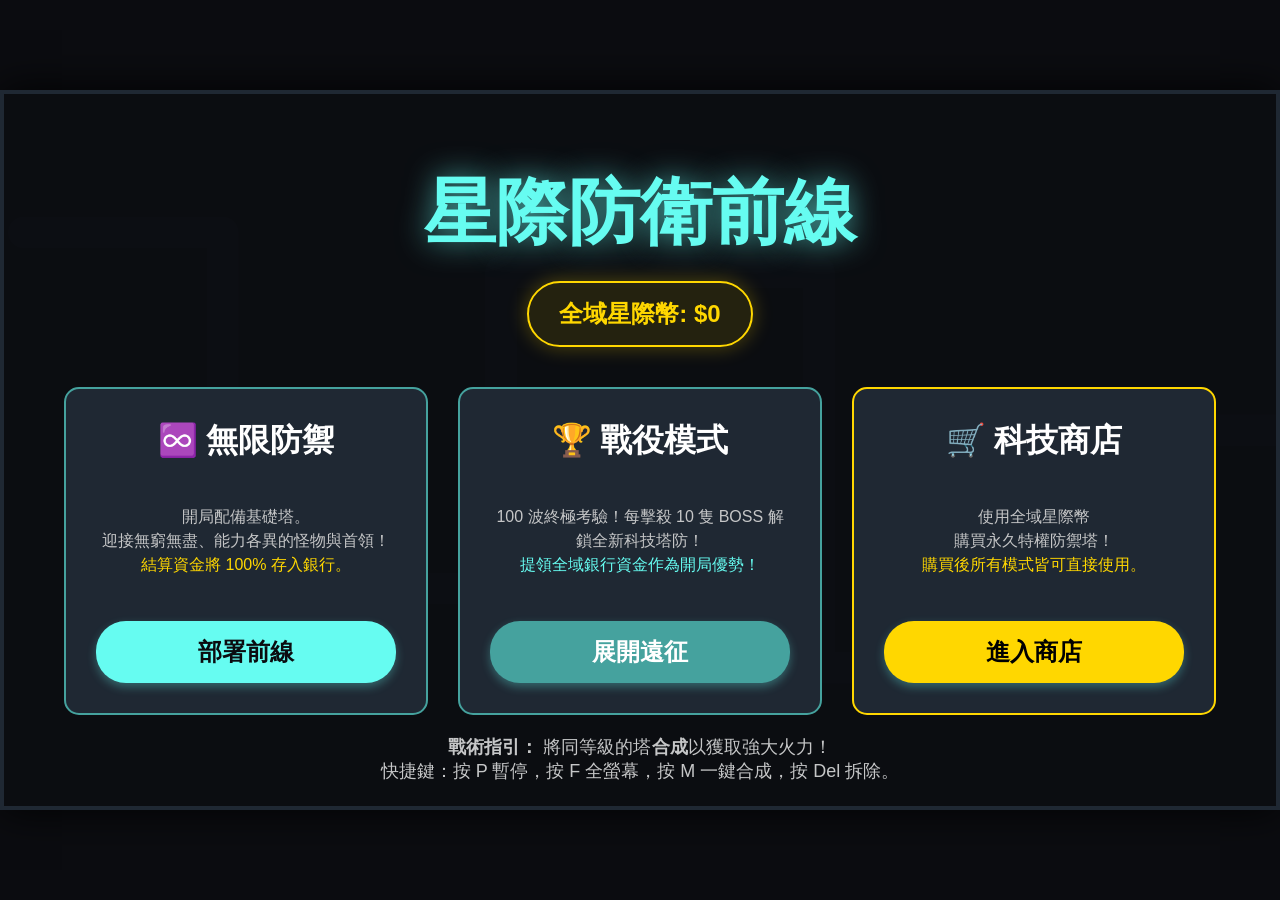
==== commit 91012673: "Update index.html" ====
--- a/index.html
+++ b/index.html
@@ -1270,18 +1270,13 @@
                 ctx.save();
                 ctx.translate(this.x, this.y);
 
-                // 隱形效果
                 if (this.typeKey === 'stealth') ctx.globalAlpha = 0.3 + 0.7 * Math.abs(Math.sin(this.stealthPhase));
-
-                // Boss 旋轉
                 if (this.isBoss) ctx.rotate(this.angle);
 
-                // 繪製 SVG 圖像
                 if (img && img.complete) {
                     ctx.drawImage(img, -drawSize / 2, -drawSize / 2, drawSize, drawSize);
                 }
 
-                // 狀態效果覆蓋色
                 if (this.stunTimer > 0 || this.slowTimer > 0 || this.poisonTimer > 0 || this.stuck || (this.burnTimer > 0 && Math.floor(Date.now() / 100) % 2 === 0)) {
                     ctx.globalCompositeOperation = 'source-atop';
                     if (this.stunTimer > 0) ctx.fillStyle = 'rgba(255,255,255,0.5)';
@@ -1293,7 +1288,6 @@
                     ctx.globalCompositeOperation = 'source-over';
                 }
 
-                // Boss 額外光環特效
                 if (this.isBoss) {
                     const glowR = drawSize * 0.6;
                     ctx.globalAlpha = 0.15 + 0.1 * Math.sin(Date.now() / 300);
@@ -1304,7 +1298,6 @@
 
                 ctx.restore();
 
-                // 血量條
                 const hpPct = this.hp / this.maxHp;
                 const barW = 24 * DRAW_SCALE; const barH = 4 * DRAW_SCALE;
                 const barX = this.x - barW / 2; const barY = this.y - this.radius - 8 * DRAW_SCALE;
@@ -1320,168 +1313,161 @@
                 this.c = c; this.r = r;
                 this.x = c * TILE_SIZE + TILE_SIZE / 2; this.y = r * TILE_SIZE + TILE_SIZE / 2;
                 this.type = type; this.level = 1; this.kills = 0;
-                constructor(c, r, type) {
-                    this.c = c; this.r = r;
-                    this.x = c * TILE_SIZE + TILE_SIZE / 2; this.y = r * TILE_SIZE + TILE_SIZE / 2;
-                    this.type = type; this.level = 1; this.kills = 0;
-                    const base = TOWER_TYPES[type];
-                    this.baseRange = base.range; this.baseDamage = base.damage; this.baseCooldown = base.cooldown; this.color = base.color || base.color1;
-                    this.specials = base.specials || [base.type];
-                    this.cooldownTimer = 0; this.angle = 0; this.spinUp = 0; this.maxSpin = 10; this.buffs = { range: 1, speed: 1 };
-                }
+                const base = TOWER_TYPES[type];
+                this.baseRange = base.range; this.baseDamage = base.damage; this.baseCooldown = base.cooldown; this.color = base.color || base.color1;
+                this.specials = base.specials || [base.type];
+                this.cooldownTimer = 0; this.angle = 0; this.spinUp = 0; this.maxSpin = 10; this.buffs = { range: 1, speed: 1 };
+            }
             get range() { return this.baseRange * this.buffs.range; }
-                getDamage() {
-                    let totalLevelScale = 0;
-                    this.specials.forEach(sp => {
-                        let p = 10;
-                        switch (sp) {
-                            case 'nuke': p = 100; break; case 'cannon': p = 25; break; case 'single': if (this.type.includes('plasma')) p = 50; else if (this.type.includes('sniper')) p = 30; break;
-                            case 'flame': p = 1; break; case 'gatling': p = 2; break; case 'multishot': p = 5; break; case 'blackhole': p = 2; break;
-                            case 'artillery': p = 80; break; case 'pierce_heavy': p = 150; break; case 'orbital': p = 50; break; case 'drone': p = 15; break;
-                            case 'vampire': p = 15; break; case 'greed': p = 5; break; case 'chrono': p = 2; break; case 'doom': p = 1000; break;
-                        }
-                        totalLevelScale += p;
+            getDamage() {
+                let totalLevelScale = 0;
+                this.specials.forEach(sp => {
+                    let p = 10;
+                    switch (sp) {
+                        case 'nuke': p = 100; break; case 'cannon': p = 25; break; case 'single': if (this.type.includes('plasma')) p = 50; else if (this.type.includes('sniper')) p = 30; break;
+                        case 'flame': p = 1; break; case 'gatling': p = 2; break; case 'multishot': p = 5; break; case 'blackhole': p = 2; break;
+                        case 'artillery': p = 80; break; case 'pierce_heavy': p = 150; break; case 'orbital': p = 50; break; case 'drone': p = 15; break;
+                        case 'vampire': p = 15; break; case 'greed': p = 5; break; case 'chrono': p = 2; break; case 'doom': p = 1000; break;
+                    }
+                    totalLevelScale += p;
+                });
+                return this.baseDamage + (this.level - 1) * totalLevelScale;
+            }
+            getCooldown() {
+                if (this.specials.includes('eco') && this.specials.length === 1) return Math.max(60, this.baseCooldown - (this.level - 1) * 10);
+                if (this.specials.includes('radar') && this.specials.length === 1) return 0;
+                let red = 5;
+                if (this.specials.some(s => ['nuke', 'cannon', 'blackhole', 'artillery', 'pierce_heavy', 'orbital', 'doom'].includes(s))) red = 15;
+                if (this.specials.includes('gatling')) return 15 / this.buffs.speed;
+                let cd = Math.max(2, this.baseCooldown - (this.level - 1) * red);
+                return Math.max(2, cd / this.buffs.speed);
+            }
+            upgrade() {
+                if (this.level < getCurrentMaxLevel()) {
+                    this.level++; createExplosion(this.x, this.y, 15, '#ffd700'); showToast(`合成成功! Lv.${this.level}`); soundManager.merge(); return true;
+                } return false;
+            }
+            update() {
+                if (this.specials.includes('radar')) {
+                    towers.filter(t => t !== this && Math.sqrt((t.x - this.x) ** 2 + (t.y - this.y) ** 2) <= 150 * DRAW_SCALE).forEach(t => {
+                        t.buffs.range = Math.max(t.buffs.range, 1.2 + (this.level * 0.1));
+                        t.buffs.speed = Math.max(t.buffs.speed, 1.2 + (this.level * 0.1));
                     });
-                    return this.baseDamage + (this.level - 1) * totalLevelScale;
-                }
-                getCooldown() {
-                    if (this.specials.includes('eco') && this.specials.length === 1) return Math.max(60, this.baseCooldown - (this.level - 1) * 10);
-                    if (this.specials.includes('radar') && this.specials.length === 1) return 0;
-                    let red = 5;
-                    if (this.specials.some(s => ['nuke', 'cannon', 'blackhole', 'artillery', 'pierce_heavy', 'orbital', 'doom'].includes(s))) red = 15;
-                    if (this.specials.includes('gatling')) return 15 / this.buffs.speed;
-                    let cd = Math.max(2, this.baseCooldown - (this.level - 1) * red);
-                    return Math.max(2, cd / this.buffs.speed);
-                }
-                upgrade() {
-                    if (this.level < getCurrentMaxLevel()) {
-                        this.level++; createExplosion(this.x, this.y, 15, '#ffd700'); showToast(`合成成功! Lv.${this.level}`); soundManager.merge(); return true;
-                    } return false;
-                }
-                update() {
-                    if (this.specials.includes('radar')) {
-                        towers.filter(t => t !== this && Math.sqrt((t.x - this.x) ** 2 + (t.y - this.y) ** 2) <= 150 * DRAW_SCALE).forEach(t => {
-                            t.buffs.range = Math.max(t.buffs.range, 1.2 + (this.level * 0.1));
-                            t.buffs.speed = Math.max(t.buffs.speed, 1.2 + (this.level * 0.1));
-                        });
+                }
+
+                if (this.specials.includes('eco')) {
+                    if (this.cooldownTimer <= 0) {
+                        const amount = 5 + this.level * 5; gameState.money += amount; floatingTexts.push(new FloatingText(this.x, this.y - 20, `+$${amount}`, '#ffd700')); soundManager.coin(); this.cooldownTimer = this.getCooldown();
                     }
-
-                    if (this.specials.includes('eco')) {
+                }
+
+                let targets = [];
+                if (this.specials.includes('orbital') || this.specials.includes('chrono')) {
+                    if (enemies.length > 0) {
+                        if (this.specials.includes('chrono')) targets = enemies;
+                        else targets.push(enemies[Math.floor(Math.random() * enemies.length)]);
+                    }
+                } else if (this.specials.some(s => ['tesla', 'nuke', 'cannon', 'blackhole', 'artillery', 'emp', 'doom', 'multishot'].includes(s))) {
+                    const limit = this.specials.some(s => ['nuke', 'blackhole', 'emp', 'artillery', 'doom'].includes(s)) ? 99 : 5;
+                    targets = enemies.filter(e => Math.sqrt((e.x - this.x) ** 2 + (e.y - this.y) ** 2) <= this.range).sort((a, b) => b.pathIndex - a.pathIndex).slice(0, limit);
+                } else {
+                    let nearest = Infinity; let target = null;
+                    for (let e of enemies) {
+                        if (e.typeKey === 'stealth' && e.stealthPhase % Math.PI < Math.PI / 2 && (this.type.includes('sniper') || this.type.includes('plasma'))) continue;
+                        const d = Math.sqrt((e.x - this.x) ** 2 + (e.y - this.y) ** 2);
+                        if (d <= this.range && d < nearest) { nearest = d; target = e; }
+                    }
+                    if (target) targets.push(target);
+                }
+
+                if (targets.length > 0) {
+                    if (targets[0]) this.angle = Math.atan2(targets[0].y - this.y, targets[0].x - this.x);
+                    if (this.specials.includes('gatling') && this.spinUp < this.maxSpin) this.spinUp += 0.1;
+                } else {
+                    if (this.specials.includes('gatling') && this.spinUp > 0) this.spinUp -= 0.1;
+                }
+
+                if (targets.length > 0 || this.specials.includes('chrono')) {
+                    if (this.specials.some(s => !['eco', 'radar'].includes(s))) {
                         if (this.cooldownTimer <= 0) {
-                            const amount = 5 + this.level * 5; gameState.money += amount; floatingTexts.push(new FloatingText(this.x, this.y - 20, `+$${amount}`, '#ffd700')); soundManager.coin(); this.cooldownTimer = this.getCooldown();
+                            soundManager.shoot(this.type.split('_')[0]); 
+                            this.shoot(targets);
+                            this.cooldownTimer = this.specials.includes('gatling') ? Math.max(2, (15 - Math.floor(this.spinUp) - (this.level * 0.5)) / this.buffs.speed) : this.getCooldown();
                         }
                     }
-
-                    let targets = [];
-                    if (this.specials.includes('orbital') || this.specials.includes('chrono')) {
-                        if (enemies.length > 0) {
-                            if (this.specials.includes('chrono')) targets = enemies;
-                            else targets.push(enemies[Math.floor(Math.random() * enemies.length)]);
+                }
+
+                if (this.cooldownTimer > 0 && !this.specials.includes('eco')) this.cooldownTimer--;
+            }
+            shoot(targets) {
+                let deliveries = [];
+                this.specials.forEach(sp => {
+                    if (['tesla', 'multishot', 'emp', 'orbital', 'drone', 'chrono'].includes(sp)) deliveries.push(sp);
+                });
+                if (deliveries.length === 0) deliveries.push('single_proj');
+
+                const dmg = this.getDamage() / Math.max(1, deliveries.length);
+                const mainTarget = targets[0];
+
+                deliveries.forEach(del => {
+                    if (del === 'tesla') { targets.forEach(t => { applyDamage(t, dmg, this); particles.push(new Lightning(this.x, this.y, t.x, t.y)); }); }
+                    else if (del === 'multishot') {
+                        if (mainTarget) {
+                            const baseA = Math.atan2(mainTarget.y - this.y, mainTarget.x - this.x);
+                            [-0.2, 0, 0.2].forEach(offset => projectiles.push(new Projectile(this.x, this.y, null, dmg, this.color, this.type, baseA + offset, this, this.specials)));
                         }
-                    } else if (this.specials.some(s => ['tesla', 'nuke', 'cannon', 'blackhole', 'artillery', 'emp', 'doom', 'multishot'].includes(s))) {
-                        const limit = this.specials.some(s => ['nuke', 'blackhole', 'emp', 'artillery', 'doom'].includes(s)) ? 99 : 5;
-                        targets = enemies.filter(e => Math.sqrt((e.x - this.x) ** 2 + (e.y - this.y) ** 2) <= this.range).sort((a, b) => b.pathIndex - a.pathIndex).slice(0, limit);
-                    } else {
-                        let nearest = Infinity; let target = null;
-                        for (let e of enemies) {
-                            if (e.typeKey === 'stealth' && e.stealthPhase % Math.PI < Math.PI / 2 && (this.type.includes('sniper') || this.type.includes('plasma'))) continue;
-                            const d = Math.sqrt((e.x - this.x) ** 2 + (e.y - this.y) ** 2);
-                            if (d <= this.range && d < nearest) { nearest = d; target = e; }
-                        }
-                        if (target) targets.push(target);
+                    } else if (del === 'emp') {
+                        effects.push(new Shockwave(this.x, this.y, this.range, this.color));
+                        enemies.filter(e => Math.sqrt((e.x - this.x) ** 2 + (e.y - this.y) ** 2) <= this.range).forEach(e => { e.stunTimer = 60; applyDamage(e, dmg, this); });
+                    } else if (del === 'orbital') {
+                        if (mainTarget) effects.push(new OrbitalStrike(mainTarget.x, mainTarget.y, dmg, this));
+                    } else if (del === 'drone') {
+                        if (mainTarget) projectiles.push(new Projectile(this.x, this.y, mainTarget, dmg, this.color, 'drone', undefined, this, this.specials));
+                    } else if (del === 'chrono') {
+                        effects.push(new Shockwave(this.x, this.y, 1000 * DRAW_SCALE, this.color));
+                        enemies.forEach(e => { e.slowTimer = 180; applyDamage(e, dmg, this); });
+                    } else { 
+                        if (mainTarget) projectiles.push(new Projectile(this.x, this.y, mainTarget, dmg, this.color, this.type, undefined, this, this.specials));
                     }
-
-                    if (targets.length > 0) {
-                        if (targets[0]) this.angle = Math.atan2(targets[0].y - this.y, targets[0].x - this.x);
-                        if (this.specials.includes('gatling') && this.spinUp < this.maxSpin) this.spinUp += 0.1;
-                    } else {
-                        if (this.specials.includes('gatling') && this.spinUp > 0) this.spinUp -= 0.1;
-                    }
-
-                    if (targets.length > 0 || this.specials.includes('chrono')) {
-                        if (this.specials.some(s => !['eco', 'radar'].includes(s))) {
-                            if (this.cooldownTimer <= 0) {
-                                soundManager.shoot(this.type.split('_')[0]); // Play first type's sound
-                                this.shoot(targets);
-                                this.cooldownTimer = this.specials.includes('gatling') ? Math.max(2, (15 - Math.floor(this.spinUp) - (this.level * 0.5)) / this.buffs.speed) : this.getCooldown();
-                            }
-                        }
-                    }
-
-                    if (this.cooldownTimer > 0 && !this.specials.includes('eco')) this.cooldownTimer--;
-                }
-                shoot(targets) {
-                    let deliveries = [];
-                    this.specials.forEach(sp => {
-                        if (['tesla', 'multishot', 'emp', 'orbital', 'drone', 'chrono'].includes(sp)) deliveries.push(sp);
-                    });
-                    if (deliveries.length === 0) deliveries.push('single_proj');
-
-                    const dmg = this.getDamage() / Math.max(1, deliveries.length);
-                    const mainTarget = targets[0];
-
-                    deliveries.forEach(del => {
-                        if (del === 'tesla') { targets.forEach(t => { applyDamage(t, dmg, this); particles.push(new Lightning(this.x, this.y, t.x, t.y)); }); }
-                        else if (del === 'multishot') {
-                            if (mainTarget) {
-                                const baseA = Math.atan2(mainTarget.y - this.y, mainTarget.x - this.x);
-                                [-0.2, 0, 0.2].forEach(offset => projectiles.push(new Projectile(this.x, this.y, null, dmg, this.color, this.type, baseA + offset, this, this.specials)));
-                            }
-                        } else if (del === 'emp') {
-                            effects.push(new Shockwave(this.x, this.y, this.range, this.color));
-                            enemies.filter(e => Math.sqrt((e.x - this.x) ** 2 + (e.y - this.y) ** 2) <= this.range).forEach(e => { e.stunTimer = 60; applyDamage(e, dmg, this); });
-                        } else if (del === 'orbital') {
-                            if (mainTarget) effects.push(new OrbitalStrike(mainTarget.x, mainTarget.y, dmg, this));
-                        } else if (del === 'drone') {
-                            if (mainTarget) projectiles.push(new Projectile(this.x, this.y, mainTarget, dmg, this.color, 'drone', undefined, this, this.specials));
-                        } else if (del === 'chrono') {
-                            effects.push(new Shockwave(this.x, this.y, 1000 * DRAW_SCALE, this.color));
-                            enemies.forEach(e => { e.slowTimer = 180; applyDamage(e, dmg, this); });
-                        } else { // single_proj
-                            if (mainTarget) projectiles.push(new Projectile(this.x, this.y, mainTarget, dmg, this.color, this.type, undefined, this, this.specials));
-                        }
-                    });
-                }
-                draw() {
-                    ctx.save(); ctx.translate(this.x, this.y); ctx.scale(DRAW_SCALE, DRAW_SCALE);
-                    if (gameState.selectedTower === this) {
-                        ctx.beginPath(); ctx.arc(0, 0, 25, 0, Math.PI * 2); ctx.strokeStyle = '#fff'; ctx.lineWidth = 2; ctx.setLineDash([5, 3]); ctx.stroke(); ctx.setLineDash([]);
-                        if (this.range > 0) { ctx.beginPath(); ctx.arc(0, 0, this.range / DRAW_SCALE, 0, Math.PI * 2); ctx.fillStyle = 'rgba(255, 255, 255, 0.1)'; ctx.fill(); ctx.strokeStyle = 'rgba(255, 255, 255, 0.3)'; ctx.lineWidth = 1; ctx.stroke(); }
-                    }
-                    // 畫外框特效 (高等級發光)
-                    if (this.level >= 5) {
-                        ctx.shadowBlur = 15;
-                        ctx.shadowColor = this.level > 5 ? '#ff00ff' : '#ffd700';
-                        ctx.strokeStyle = this.level > 5 ? '#ff00ff' : '#ffd700';
-                        ctx.lineWidth = 2;
-                        ctx.strokeRect(-22, -22, 44, 44);
-                        ctx.shadowBlur = 0;
-                    }
-
-                    // 特殊邏輯：雷達自我旋轉動畫
-                    if (this.type === 'radar') {
-                        this.angle += 0.05;
-                    }
-
-                    // 旋轉塔防影像
-                    ctx.rotate(this.angle);
-
-                    // 繪製生成的高畫質 SVG 貼圖
-                    const img = TowerGraphics.cache[this.type];
-                    if (img && img.complete) {
-                        let displaySize = 44;
-                        ctx.drawImage(img, -displaySize / 2, -displaySize / 2, displaySize, displaySize);
-                    }
-
-                    ctx.restore();
-
-                    ctx.fillStyle = '#ffd700'; ctx.font = 'bold 20px Arial'; ctx.textAlign = 'center';
-                    let starStr; const currentMax = getCurrentMaxLevel();
-                    if (this.level >= currentMax) { starStr = '👑MAX'; if (this.level > 5) starStr += `+${this.level - 5}`; } else { starStr = '★'.repeat(Math.min(5, this.level)); if (this.level > 5) starStr += `+${this.level - 5}`; }
-                    if (this.buffs.speed > 1) starStr = '⚡' + starStr;
-                    ctx.fillText(starStr, this.x, this.y - 30);
-                }
-            }
+                });
+            }
+            draw() {
+                ctx.save(); ctx.translate(this.x, this.y); ctx.scale(DRAW_SCALE, DRAW_SCALE);
+                if (gameState.selectedTower === this) {
+                    ctx.beginPath(); ctx.arc(0, 0, 25, 0, Math.PI * 2); ctx.strokeStyle = '#fff'; ctx.lineWidth = 2; ctx.setLineDash([5, 3]); ctx.stroke(); ctx.setLineDash([]);
+                    if (this.range > 0) { ctx.beginPath(); ctx.arc(0, 0, this.range / DRAW_SCALE, 0, Math.PI * 2); ctx.fillStyle = 'rgba(255, 255, 255, 0.1)'; ctx.fill(); ctx.strokeStyle = 'rgba(255, 255, 255, 0.3)'; ctx.lineWidth = 1; ctx.stroke(); }
+                }
+                
+                if (this.level >= 5) {
+                    ctx.shadowBlur = 15;
+                    ctx.shadowColor = this.level > 5 ? '#ff00ff' : '#ffd700';
+                    ctx.strokeStyle = this.level > 5 ? '#ff00ff' : '#ffd700';
+                    ctx.lineWidth = 2;
+                    ctx.strokeRect(-22, -22, 44, 44);
+                    ctx.shadowBlur = 0;
+                }
+
+                if (this.type === 'radar') {
+                    this.angle += 0.05;
+                }
+
+                ctx.rotate(this.angle);
+
+                const img = TowerGraphics.cache[this.type];
+                if (img && img.complete) {
+                    let displaySize = 44;
+                    ctx.drawImage(img, -displaySize / 2, -displaySize / 2, displaySize, displaySize);
+                }
+
+                ctx.restore();
+
+                ctx.fillStyle = '#ffd700'; ctx.font = 'bold 20px Arial'; ctx.textAlign = 'center';
+                let starStr; const currentMax = getCurrentMaxLevel();
+                if (this.level >= currentMax) { starStr = '👑MAX'; if (this.level > 5) starStr += `+${this.level - 5}`; } else { starStr = '★'.repeat(Math.min(5, this.level)); if (this.level > 5) starStr += `+${this.level - 5}`; }
+                if (this.buffs.speed > 1) starStr = '⚡' + starStr;
+                ctx.fillText(starStr, this.x, this.y - 30);
+            }
+        }
 
         class Projectile {
             constructor(x, y, target, damage, color, towerType, angle, sourceTower, specials) {
@@ -1545,7 +1531,7 @@
                 }
             }
             explode(centerX, centerY) {
-                if (this.specials.includes('blackhole')) { effects.push(new GravityField(centerX, centerY, this.damage, this.sourceTower)); }
+                if (this.specials.includes('blackhole')) { effects.push(new GravityField(centerX, centerY, this.damage, this.sourceTower)); return; }
 
                 let blastRadius = 60 * DRAW_SCALE;
                 if (this.specials.includes('nuke') || this.specials.includes('doom')) blastRadius = 150 * DRAW_SCALE;
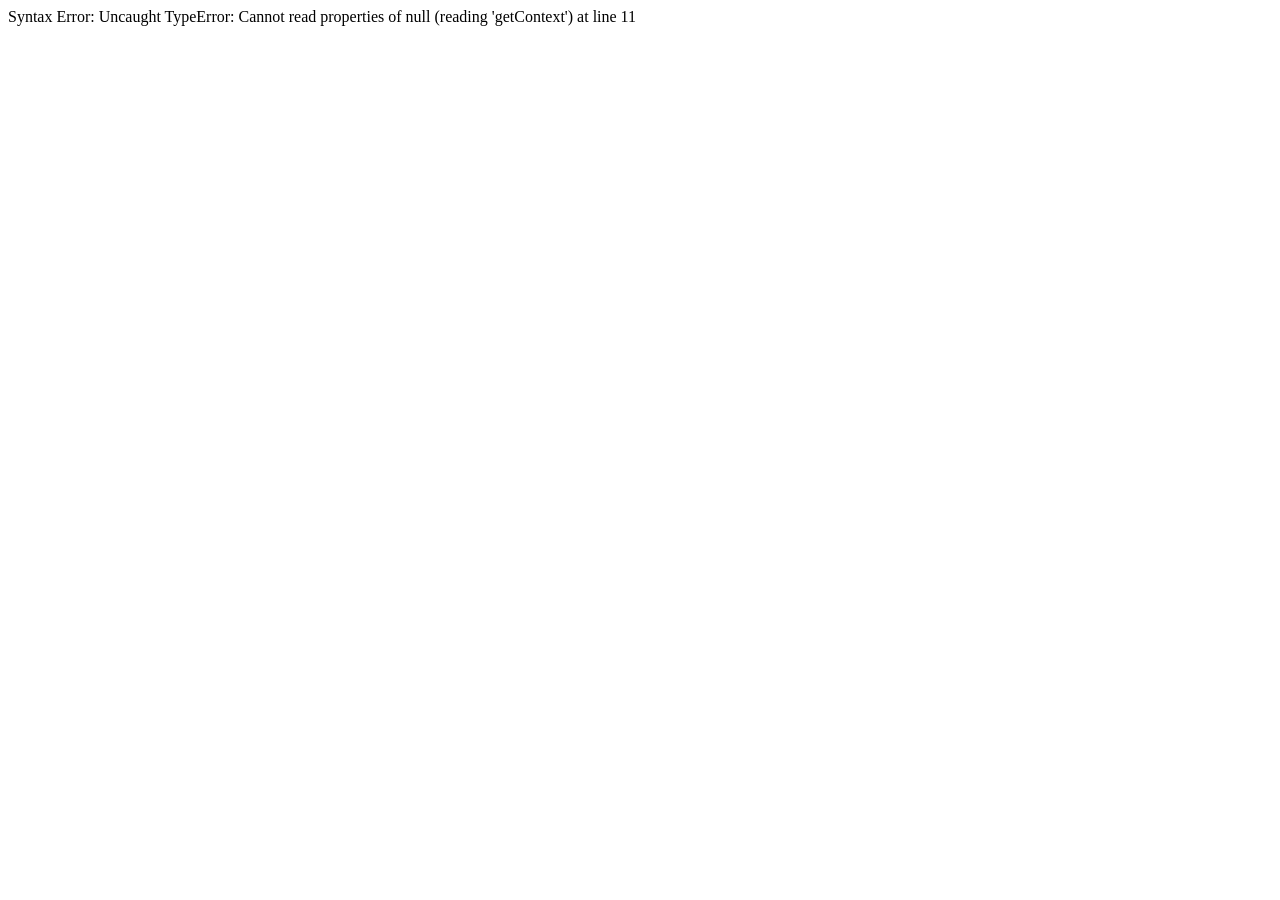
==== commit 018fee0e: "Update index.html" ====
--- a/index.html
+++ b/index.html
@@ -1,633 +1,16 @@
-<!DOCTYPE html>
-<html lang="zh-Hant">
-
-<head>
-    <meta charset="UTF-8">
-    <meta name="viewport" content="width=device-width, initial-scale=1.0">
-    <title>星際合成塔防 EX 終極版</title>
-    <style>
-        body {
-            margin: 0;
-            padding: 0;
-            background-color: #0b0c10;
-            color: white;
-            font-family: 'Segoe UI', Tahoma, Geneva, Verdana, sans-serif;
-            display: flex;
-            flex-direction: column;
-            align-items: center;
-            justify-content: center;
-            height: 100vh;
-            width: 100vw;
-            overflow: hidden;
-            user-select: none;
-            transition: background-color 2s;
-        }
-
-        body.map-2 {
-            background-color: #2e0f1a;
-        }
-
-        #game-container {
-            position: relative;
-            box-shadow: 0 0 40px rgba(0, 0, 0, 0.9);
-            border: 4px solid #1f2833;
-            background-color: #111e25;
-            box-sizing: border-box;
-
-            /* 完美的 16:9 視窗自適應縮放 */
-            width: 100vw;
-            height: 100vh;
-            max-width: calc(100vh * 16 / 9);
-            max-height: calc(100vw * 9 / 16);
-
-            transition: background-color 2s, border-color 2s;
-        }
-
-        body.map-2 #game-container {
-            background-color: #2a1118;
-            border-color: #4a1525;
-        }
-
-        canvas {
-            display: block;
-            cursor: crosshair;
-            width: 100%;
-            height: 100%;
-        }
-
-        #ui-layer {
-            position: absolute;
-            top: 0;
-            left: 0;
-            width: 100%;
-            height: 100%;
-            pointer-events: none;
-        }
-
-        .info-bar {
-            position: absolute;
-            top: 0;
-            left: 0;
-            width: 100%;
-            background: rgba(11, 12, 16, 0.9);
-            display: flex;
-            justify-content: space-around;
-            padding: 10px 0;
-            font-size: 20px;
-            font-weight: bold;
-            pointer-events: auto;
-            border-bottom: 2px solid #66fcf1;
-        }
-
-        .stat-item {
-            display: flex;
-            align-items: center;
-            gap: 8px;
-        }
-
-        .stat-item span {
-            color: #45a29e;
-            font-size: 1.2em;
-            text-shadow: 0 0 5px #45a29e;
-        }
-
-        .control-bar-container {
-            position: absolute;
-            bottom: 0;
-            left: 0;
-            width: 100%;
-            background: rgba(11, 12, 16, 0.95);
-            pointer-events: auto;
-            border-top: 2px solid #45a29e;
-        }
-
-        .control-bar {
-            display: flex;
-            justify-content: flex-start;
-            align-items: center;
-            padding: 12px;
-            gap: 12px;
-            overflow-x: auto;
-            white-space: nowrap;
-            height: 80px;
-            scroll-behavior: smooth;
-        }
-
-        .control-bar::-webkit-scrollbar {
-            height: 10px;
-        }
-
-        .control-bar::-webkit-scrollbar-track {
-            background: #1f2833;
-        }
-
-        .control-bar::-webkit-scrollbar-thumb {
-            background: #45a29e;
-            border-radius: 5px;
-        }
-
-        .tower-btn {
-            background: #1f2833;
-            border: 2px solid #c5c6c7;
-            color: white;
-            padding: 8px 15px;
-            cursor: pointer;
-            border-radius: 8px;
-            transition: all 0.2s;
-            display: flex;
-            flex-direction: column;
-            align-items: center;
-            min-width: 80px;
-            flex-shrink: 0;
-            box-shadow: 0 4px 6px rgba(0, 0, 0, 0.3);
-        }
-
-        .tower-btn:hover {
-            background: #2b3a4a;
-            transform: translateY(-4px);
-            border-color: white !important;
-        }
-
-        .tower-btn.selected {
-            background: #45a29e;
-            border-color: white !important;
-            box-shadow: 0 0 15px #66fcf1;
-        }
-
-        .tower-btn span {
-            font-size: 15px;
-            font-weight: bold;
-        }
-
-        .tower-btn small {
-            font-size: 13px;
-            margin-top: 4px;
-            color: #ffd700;
-            font-weight: bold;
-        }
-
-        .tower-btn.disabled {
-            opacity: 0.3;
-            cursor: not-allowed;
-            transform: none;
-            filter: grayscale(1);
-        }
-
-        .tower-btn.hidden {
-            display: none;
-        }
-
-        #bottom-left-controls {
-            position: absolute;
-            bottom: 120px;
-            left: 20px;
-            display: flex;
-            gap: 10px;
-            z-index: 60;
-        }
-
-        .util-btn {
-            background: rgba(31, 40, 51, 0.8);
-            color: #66fcf1;
-            border: 1px solid #45a29e;
-            padding: 10px 15px;
-            border-radius: 5px;
-            cursor: pointer;
-            pointer-events: auto;
-            font-size: 16px;
-            font-weight: bold;
-            transition: background 0.2s;
-        }
-
-        .util-btn:hover {
-            background: rgba(69, 162, 158, 0.4);
-        }
-
-        #sell-btn {
-            position: absolute;
-            bottom: 120px;
-            left: 50%;
-            transform: translateX(-50%);
-            background: #ff3333;
-            border: 2px solid #ffaaaa;
-            color: white;
-            padding: 10px 30px;
-            border-radius: 30px;
-            font-weight: bold;
-            cursor: pointer;
-            pointer-events: auto;
-            display: none;
-            box-shadow: 0 4px 15px rgba(255, 0, 0, 0.5);
-            z-index: 60;
-            font-size: 18px;
-        }
-
-        #sell-btn:hover {
-            background: #cc0000;
-            transform: translateX(-50%) scale(1.05);
-        }
-
-        .btn-style {
-            background: #66fcf1;
-            border: none;
-            color: #0b0c10;
-            border-radius: 8px;
-            cursor: pointer;
-            font-weight: bold;
-            transition: transform 0.2s;
-            box-shadow: 0 4px 10px rgba(102, 252, 241, 0.3);
-            pointer-events: auto;
-        }
-
-        .btn-style:hover {
-            transform: scale(1.05);
-            filter: brightness(1.2);
-        }
-
-        #next-wave-btn {
-            position: absolute;
-            top: 80px;
-            right: 30px;
-            padding: 15px 30px;
-            font-size: 18px;
-            display: none;
-            animation: pulse 2s infinite;
-        }
-
-        @keyframes pulse {
-            0% {
-                transform: scale(1);
-            }
-
-            50% {
-                transform: scale(1.05);
-            }
-
-            100% {
-                transform: scale(1);
-            }
-        }
-
-        .toast {
-            position: absolute;
-            top: 30%;
-            left: 50%;
-            transform: translate(-50%, -50%);
-            background: rgba(11, 12, 16, 0.95);
-            color: #66fcf1;
-            padding: 20px 40px;
-            border-radius: 12px;
-            border: 2px solid #45a29e;
-            opacity: 0;
-            transition: opacity 0.3s;
-            pointer-events: none;
-            font-weight: bold;
-            font-size: 28px;
-            z-index: 1000;
-            text-align: center;
-            white-space: pre-line;
-            box-shadow: 0 0 20px rgba(102, 252, 241, 0.5);
-        }
-
-        .screen-overlay {
-            position: absolute;
-            top: 0;
-            left: 0;
-            width: 100%;
-            height: 100%;
-            background: rgba(11, 12, 16, 0.95);
-            display: flex;
-            flex-direction: column;
-            justify-content: center;
-            align-items: center;
-            z-index: 100;
-            pointer-events: auto;
-        }
-
-        .screen-overlay h1 {
-            font-size: 72px;
-            color: #66fcf1;
-            margin-bottom: 20px;
-            text-shadow: 0 0 30px #45a29e;
-        }
-
-        #home-screen {
-            z-index: 150;
-        }
-
-        .mode-container {
-            display: flex;
-            gap: 30px;
-            margin-top: 30px;
-        }
-
-        .mode-card {
-            background: #1f2833;
-            border: 2px solid #45a29e;
-            border-radius: 15px;
-            padding: 30px;
-            width: 300px;
-            text-align: center;
-            transition: transform 0.3s, box-shadow 0.3s;
-            cursor: pointer;
-            display: flex;
-            flex-direction: column;
-            justify-content: space-between;
-        }
-
-        .mode-card:hover {
-            transform: translateY(-10px);
-            box-shadow: 0 10px 30px rgba(102, 252, 241, 0.4);
-        }
-
-        .mode-card h2 {
-            color: white;
-            font-size: 32px;
-            margin-top: 0;
-        }
-
-        .mode-card p {
-            color: #c5c6c7;
-            font-size: 16px;
-            line-height: 1.5;
-            min-height: 80px;
-        }
-
-        .start-btn {
-            padding: 15px 40px;
-            font-size: 24px;
-            width: 100%;
-            border-radius: 30px;
-            margin-top: 20px;
-        }
-
-        .global-bank {
-            background: rgba(255, 215, 0, 0.1);
-            border: 2px solid #ffd700;
-            color: #ffd700;
-            padding: 15px 30px;
-            border-radius: 50px;
-            font-size: 24px;
-            font-weight: bold;
-            margin-bottom: 10px;
-            box-shadow: 0 0 20px rgba(255, 215, 0, 0.3);
-        }
-
-        #merge-hint {
-            position: absolute;
-            bottom: 180px;
-            width: 100%;
-            text-align: center;
-            color: #ffd700;
-            font-weight: bold;
-            text-shadow: 0 2px 4px black;
-            display: none;
-            pointer-events: none;
-            font-size: 24px;
-        }
-
-        #scaling-info {
-            position: absolute;
-            top: 70px;
-            left: 20px;
-            font-size: 18px;
-            color: #ffd700;
-            background: rgba(0, 0, 0, 0.6);
-            padding: 10px 20px;
-            border-radius: 8px;
-            pointer-events: none;
-            border: 1px solid #ffd700;
-        }
-
-        #warp-overlay {
-            position: absolute;
-            top: 0;
-            left: 0;
-            width: 100%;
-            height: 100%;
-            background: white;
-            opacity: 0;
-            pointer-events: none;
-            z-index: 200;
-            transition: opacity 1s;
-        }
-
-        .tutorial-text {
-            color: #c5c6c7;
-            font-size: 18px;
-            max-width: 600px;
-            text-align: center;
-            margin-top: 20px;
-        }
-
-        /* 商店畫面樣式 */
-        #shop-screen {
-            display: none;
-            z-index: 160;
-            background: rgba(11, 12, 16, 0.98);
-        }
-
-        .shop-grid {
-            display: flex;
-            flex-wrap: wrap;
-            gap: 20px;
-            justify-content: center;
-            max-width: 1000px;
-            margin-top: 20px;
-        }
-
-        .shop-item {
-            background: #1f2833;
-            border: 2px solid #ffd700;
-            border-radius: 10px;
-            padding: 20px;
-            width: 200px;
-            text-align: center;
-            position: relative;
-        }
-
-        .shop-item.bought {
-            border-color: #45a29e;
-            opacity: 0.8;
-        }
-
-        .shop-item h3 {
-            color: white;
-            margin-top: 0;
-        }
-
-        .shop-item p {
-            color: #c5c6c7;
-            font-size: 14px;
-            height: 40px;
-        }
-
-        .shop-btn {
-            background: #ffd700;
-            color: black;
-            border: none;
-            padding: 10px;
-            border-radius: 5px;
-            font-weight: bold;
-            cursor: pointer;
-            width: 100%;
-            font-size: 16px;
-        }
-
-        .shop-btn:hover {
-            background: #ffea00;
-        }
-
-        .shop-btn.bought {
-            background: #45a29e;
-            color: white;
-            cursor: default;
-        }
-
-        #shop-error {
-            color: #ff3333;
-            font-weight: bold;
-            margin-top: 20px;
-            height: 24px;
-        }
-
-        .close-shop-btn {
-            position: absolute;
-            top: 30px;
-            right: 30px;
-            background: none;
-            border: 2px solid white;
-            color: white;
-            padding: 10px 20px;
-            font-size: 20px;
-            cursor: pointer;
-            border-radius: 10px;
-        }
-
-        .close-shop-btn:hover {
-            background: white;
-            color: black;
-        }
-    </style>
-</head>
-
+<html>
 <body>
-
-    <div id="game-container">
-        <canvas id="gameCanvas" width="1920" height="1080"></canvas>
-        <div id="toast" class="toast">訊息</div>
-
-        <div id="ui-layer">
-            <!-- 首頁畫面 -->
-            <div id="home-screen" class="screen-overlay">
-                <h1>星際防衛前線</h1>
-                <div class="global-bank">全域星際幣: $<span id="home-bank-display">0</span></div>
-
-                <div class="mode-container">
-                    <div class="mode-card" onclick="startGame('infinite')">
-                        <h2>♾️ 無限防禦</h2>
-                        <p>開局配備基礎塔。<br>迎接無窮無盡、能力各異的怪物與首領！<br><span style="color:#ffd700">結算資金將 100% 存入銀行。</span></p>
-                        <button class="btn-style start-btn">部署前線</button>
-                    </div>
-                    <div class="mode-card" onclick="startGame('campaign')">
-                        <h2>🏆 戰役模式</h2>
-                        <p>100 波終極考驗！每擊殺 10 隻 BOSS 解鎖全新科技塔防！<br><span style="color:#66fcf1">提領全域銀行資金作為開局優勢！</span></p>
-                        <button class="btn-style start-btn" style="background:#45a29e; color:#fff;">展開遠征</button>
-                    </div>
-                    <div class="mode-card" onclick="openShop()" style="border-color: #ffd700;">
-                        <h2>🛒 科技商店</h2>
-                        <p>使用全域星際幣<br>購買永久特權防禦塔！<br><span style="color:#ffd700">購買後所有模式皆可直接使用。</span></p>
-                        <button class="btn-style start-btn" style="background:#ffd700; color:#000;">進入商店</button>
-                    </div>
-                </div>
-                <div class="tutorial-text">
-                    <b>戰術指引：</b> 將同等級的塔<b>合成</b>以獲取強大火力！<br>快捷鍵：按 P 暫停，按 F 全螢幕，按 M 一鍵合成，按 Del 拆除。
-                </div>
-            </div>
-
-            <!-- 商店畫面 -->
-            <div id="shop-screen" class="screen-overlay">
-                <button class="close-shop-btn" onclick="closeShop()">❌ 返回</button>
-                <h1 style="color:#ffd700; text-shadow: 0 0 30px #ffd700;">星際黑市科技</h1>
-                <div class="global-bank">持有星際幣: $<span id="shop-bank-display">0</span></div>
-                <div class="shop-grid" id="shop-grid">
-                    <!-- 動態生成商店物品 -->
-                </div>
-                <div id="shop-error"></div>
-            </div>
-
-            <!-- 遊戲結束畫面 -->
-            <div id="overlay-screen" class="screen-overlay" style="display: none;">
-                <h1 id="overlay-title">任務結束</h1>
-                <div id="overlay-desc" class="tutorial-text" style="font-size: 24px; margin-bottom: 40px;"></div>
-                <button class="btn-style start-btn" onclick="returnToHome()" style="width: auto;">返回母艦</button>
-            </div>
-
-            <!-- 遊戲內 UI -->
-            <div id="game-ui" style="display: none;">
-                <div class="info-bar">
-                    <div class="stat-item">💰 資金: <span id="money-display">0</span></div>
-                    <div class="stat-item">❤️ 生命: <span id="lives-display">0</span></div>
-                    <div class="stat-item">🌊 波數: <span id="wave-display">0</span> <span id="mode-display-text"
-                            style="color:#fff; font-size: 0.8em;"></span></div>
-                    <div class="stat-item">👹 Boss擊殺: <span id="boss-kill-display">0</span></div>
-                    <div class="stat-item">🏠 塔數: <span id="tower-count-display">0</span>/<span
-                            id="tower-max-display">10</span></div>
-                </div>
-
-                <div id="scaling-info">敵軍強度: x1.0 | 等級上限: Lv.5</div>
-
-                <div id="bottom-left-controls">
-                    <button class="util-btn" id="mute-btn" onclick="soundManager.toggleMute()">🔊 音效: 開</button>
-                    <button class="util-btn" id="pause-btn" onclick="togglePause()">⏸️ 暫停 (P)</button>
-                    <button class="util-btn" id="automerge-btn" onclick="autoMerge()"
-                        style="border-color:#ffd700; color:#ffd700;">🔄 一鍵合成 (M)</button>
-                    <button class="util-btn" id="ingame-shop-btn" onclick="toggleShop()"
-                        style="border-color:#e94560; color:#e94560;">🛒 商店 (B)</button>
-                    <button class="util-btn" id="fullscreen-btn" onclick="toggleFullScreen()"
-                        style="border-color:#b8f2e6; color:#b8f2e6;">⛶ 全螢幕 (F)</button>
-                </div>
-
-                <button id="next-wave-btn" class="btn-style" onclick="startNextWave()">下一波 (SPACE)</button>
-                <button id="sell-btn" onclick="sellSelectedTower()">🗑️ 販賣 ($0)</button>
-
-                <div id="merge-hint">✨ 已選取：點擊另一個同等級塔進行合成 ✨</div>
-                <div id="warp-overlay"></div>
-
-                <div id="tower-stats-panel"
-                    style="display: none; position: absolute; left: 20px; top: 120px; background: rgba(11, 12, 16, 0.95); border: 2px solid #45a29e; border-radius: 10px; padding: 15px; color: #fff; width: 250px; pointer-events: none; z-index: 50; box-shadow: 0 0 15px rgba(69, 162, 158, 0.3);">
-                    <h3 id="ts-name"
-                        style="margin-top: 0; margin-bottom: 15px; color: #66fcf1; text-align: center; font-size: 22px; text-shadow: 0 0 5px #66fcf1;">
-                        塔房名稱</h3>
-                    <div style="margin-bottom: 8px; font-size: 16px;">⚔️ 攻擊力: <span id="ts-damage"
-                            style="color: #ffd700; font-weight: bold;">0</span></div>
-                    <div style="margin-bottom: 8px; font-size: 16px;">⚡ 攻擊速度: <span id="ts-speed"
-                            style="color: #ffd700; font-weight: bold;">0</span> /秒</div>
-                    <div style="margin-bottom: 8px; font-size: 16px;">🎯 擊殺數: <span id="ts-kills"
-                            style="color: #ffd700; font-weight: bold;">0</span></div>
-                    <div style="margin-bottom: 8px; font-size: 16px;">💰 出售價值: <span id="ts-sell"
-                            style="color: #ff3333; font-weight: bold;">0</span></div>
-                    <div style="margin-top: 15px; font-size: 14px; color: #c5c6c7; border-top: 1px solid #45a29e; padding-top: 10px; line-height: 1.4;"
-                        id="ts-desc">塔房能力說明</div>
-                    <div id="ts-merge-hint"
-                        style="margin-top: 10px; font-size: 13px; color: #66fcf1; border-top: 1px dashed #45a29e; padding-top: 10px; line-height: 1.4;">
-                    </div>
-                </div>
-
-                <div class="control-bar-container">
-                    <div class="control-bar" id="tower-controls">
-                        <!-- 動態生成塔防按鈕 -->
-                    </div>
-                </div>
-            </div>
-        </div>
-    </div>
-
-    <script>
-        const canvas = document.getElementById('gameCanvas');
+<div id="error">No syntax errors found!</div>
+<script>
+window.onerror = function(msg, url, lineNo, columnNo, error) {
+   document.getElementById('error').innerHTML = 'Syntax Error: ' + msg + ' at line ' + lineNo;
+};
+</script>
+<script>
+const canvas = document.getElementById('gameCanvas');
         const ctx = canvas.getContext('2d');
         const TILE_SIZE = 60;
-        const DRAW_SCALE = 1.5;
+        const DRAW_SCALE = 1.5; 
 
         // --- 全域與解鎖資料 ---
         let globalBank = parseInt(localStorage.getItem('starDefenseBank')) || 0;
@@ -637,21 +20,21 @@
         // --- 音效管理器 ---
         const soundManager = {
             audioCtx: null, muted: false,
-            init: function () {
+            init: function() {
                 if (!this.audioCtx) { this.audioCtx = new (window.AudioContext || window.webkitAudioContext)(); }
                 if (this.audioCtx.state === 'suspended') this.audioCtx.resume();
             },
-            toggleMute: function () {
+            toggleMute: function() {
                 this.muted = !this.muted; document.getElementById('mute-btn').innerText = this.muted ? "🔇 音效: 關" : "🔊 音效: 開";
             },
-            playTone: function (freq, type, duration, vol = 0.1) {
+            playTone: function(freq, type, duration, vol = 0.1) {
                 if (this.muted || !this.audioCtx) return;
                 const osc = this.audioCtx.createOscillator(); const gain = this.audioCtx.createGain();
                 osc.type = type; osc.frequency.setValueAtTime(freq, this.audioCtx.currentTime);
                 gain.gain.setValueAtTime(vol, this.audioCtx.currentTime); gain.gain.exponentialRampToValueAtTime(0.01, this.audioCtx.currentTime + duration);
                 osc.connect(gain); gain.connect(this.audioCtx.destination); osc.start(); osc.stop(this.audioCtx.currentTime + duration);
             },
-            playNoise: function (duration, vol = 0.1) {
+            playNoise: function(duration, vol = 0.1) {
                 if (this.muted || !this.audioCtx) return;
                 const bs = this.audioCtx.sampleRate * duration; const buffer = this.audioCtx.createBuffer(1, bs, this.audioCtx.sampleRate);
                 const data = buffer.getChannelData(0); for (let i = 0; i < bs; i++) data[i] = Math.random() * 2 - 1;
@@ -660,105 +43,111 @@
                 gain.gain.exponentialRampToValueAtTime(0.01, this.audioCtx.currentTime + duration);
                 noise.connect(gain); gain.connect(this.audioCtx.destination); noise.start();
             },
-            shoot: function (type) {
+            shoot: function(type) {
                 const map = {
                     'sniper': [600, 'square', 0.15, 0.05], 'gatling': [150, 'sawtooth', 0.05, 0.03],
                     'nuke': [100, 'sawtooth', 0.5, 0.05], 'multishot': [400, 'triangle', 0.1, 0.03],
                     'blackhole': [100, 'sine', 0.5, 0.05], 'railgun': [800, 'sawtooth', 0.3, 0.08],
                     'artillery': [100, 'square', 0.4, 0.05], 'laser': [900, 'sine', 0.1, 0.02],
-                    'doom': [80, 'sawtooth', 0.6, 0.1], 'chrono': [300, 'sine', 0.3, 0.05]
+                    'doom': [80, 'sawtooth', 0.6, 0.1], 'chrono': [300, 'sine', 0.3, 0.05],
+                    'gacha': [880, 'sine', 0.15, 0.08], 'execute': [200, 'sawtooth', 0.25, 0.07],
+                    'sun': [150, 'sine', 0.4, 0.06], 'nebula': [500, 'sine', 0.2, 0.05]
                 };
-                if (type === 'cannon') this.playNoise(0.2, 0.05);
-                else if (map[type]) this.playTone(...map[type]);
+                if(type === 'cannon') this.playNoise(0.2, 0.05);
+                else if(map[type]) this.playTone(...map[type]);
                 else this.playTone(300, 'triangle', 0.1, 0.03);
             },
-            explosion: function () { this.playNoise(0.3, 0.05); },
-            build: function () { this.playTone(300, 'sine', 0.1, 0.1); setTimeout(() => this.playTone(450, 'sine', 0.1, 0.1), 50); },
-            merge: function () { this.playTone(400, 'sine', 0.1, 0.1); setTimeout(() => this.playTone(600, 'sine', 0.1, 0.1), 100); setTimeout(() => this.playTone(800, 'sine', 0.2, 0.1), 200); },
-            sell: function () { this.playTone(1200, 'sine', 0.15, 0.05); },
-            startWave: function () { this.playTone(150, 'square', 0.4, 0.05); setTimeout(() => this.playTone(120, 'square', 0.4, 0.05), 200); },
-            damage: function () { this.playTone(80, 'sawtooth', 0.3, 0.1); },
-            coin: function () { this.playTone(1500, 'sine', 0.1, 0.02); },
-            warp: function () { this.playNoise(1.5, 0.2); this.playTone(100, 'sawtooth', 1.5, 0.2); }
+            explosion: function() { this.playNoise(0.3, 0.05); },
+            build: function() { this.playTone(300, 'sine', 0.1, 0.1); setTimeout(() => this.playTone(450, 'sine', 0.1, 0.1), 50); },
+            merge: function() { this.playTone(400, 'sine', 0.1, 0.1); setTimeout(() => this.playTone(600, 'sine', 0.1, 0.1), 100); setTimeout(() => this.playTone(800, 'sine', 0.2, 0.1), 200); },
+            sell: function() { this.playTone(1200, 'sine', 0.15, 0.05); },
+            startWave: function() { this.playTone(150, 'square', 0.4, 0.05); setTimeout(() => this.playTone(120, 'square', 0.4, 0.05), 200); },
+            damage: function() { this.playTone(80, 'sawtooth', 0.3, 0.1); },
+            coin: function() { this.playTone(1500, 'sine', 0.1, 0.02); },
+            warp: function() { this.playNoise(1.5, 0.2); this.playTone(100, 'sawtooth', 1.5, 0.2); }
         };
 
         // --- 塔防配置 ---
         const TOWER_TYPES = {
-            basic: { name: '標準', cost: 50, range: 130 * DRAW_SCALE, damage: 20, cooldown: 45, color: '#4cc9f0', type: 'single', locked: false },
-            rapid: { name: '速射', cost: 120, range: 100 * DRAW_SCALE, damage: 8, cooldown: 12, color: '#f72585', type: 'single', locked: false },
+            basic:  { name: '標準', cost: 50,  range: 130 * DRAW_SCALE, damage: 20, cooldown: 45, color: '#4cc9f0', type: 'single', locked: false },
+            rapid:  { name: '速射', cost: 120, range: 100 * DRAW_SCALE, damage: 8,  cooldown: 12, color: '#f72585', type: 'single', locked: false },
             sniper: { name: '狙擊', cost: 280, range: 350 * DRAW_SCALE, damage: 90, cooldown: 110, color: '#7209b7', type: 'single', locked: false },
-
+            
             // 戰役模式解鎖塔
-            ice: { name: '冰霜', cost: 150, range: 120 * DRAW_SCALE, damage: 10, cooldown: 40, color: '#00ffff', type: 'slow', slowDuration: 120, locked: true },
-            cannon: { name: '加農', cost: 250, range: 160 * DRAW_SCALE, damage: 50, cooldown: 90, color: '#888888', type: 'cannon', locked: true },
-            poison: { name: '毒液', cost: 200, range: 110 * DRAW_SCALE, damage: 5, cooldown: 30, color: '#00ff00', type: 'poison', locked: true },
-            tesla: { name: '電磁', cost: 350, range: 140 * DRAW_SCALE, damage: 25, cooldown: 50, color: '#fee440', type: 'aoe', locked: true },
-            flame: { name: '火焰', cost: 380, range: 100 * DRAW_SCALE, damage: 3, cooldown: 5, color: '#ff4400', type: 'flame', locked: true },
-            gatling: { name: '機槍', cost: 450, range: 150 * DRAW_SCALE, damage: 8, cooldown: 15, color: '#607d8b', type: 'gatling', locked: true },
-            multishot: { name: '多重', cost: 480, range: 140 * DRAW_SCALE, damage: 25, cooldown: 40, color: '#00bcd4', type: 'multishot', locked: true },
-            bank: { name: '銀行', cost: 500, range: 0, damage: 0, cooldown: 120, color: '#ffd700', type: 'eco', locked: true },
-            radar: { name: '雷達', cost: 600, range: 0, damage: 0, cooldown: 0, color: '#76ff03', type: 'radar', locked: true },
-            plasma: { name: '電漿', cost: 750, range: 180 * DRAW_SCALE, damage: 200, cooldown: 60, color: '#d000ff', type: 'single', locked: true },
-            laser: { name: '雷射', cost: 800, range: 250 * DRAW_SCALE, damage: 40, cooldown: 8, color: '#ff0055', type: 'pierce', locked: true },
-            artillery: { name: '重砲', cost: 1000, range: 300 * DRAW_SCALE, damage: 300, cooldown: 160, color: '#555555', type: 'artillery', locked: true },
-            emp: { name: '脈衝', cost: 1100, range: 160 * DRAW_SCALE, damage: 10, cooldown: 90, color: '#00e5ff', type: 'stun', locked: true },
-            blackhole: { name: '黑洞', cost: 1400, range: 200 * DRAW_SCALE, damage: 5, cooldown: 180, color: '#222222', type: 'blackhole', locked: true },
-            dronepad: { name: '航母', cost: 1500, range: 350 * DRAW_SCALE, damage: 60, cooldown: 70, color: '#ffeb3b', type: 'drone', locked: true },
-            prism: { name: '光稜', cost: 1800, range: 220 * DRAW_SCALE, damage: 15, cooldown: 4, color: '#00ff9d', type: 'laser', locked: true },
-            railgun: { name: '磁軌', cost: 2000, range: 500 * DRAW_SCALE, damage: 800, cooldown: 200, color: '#2962ff', type: 'pierce_heavy', locked: true },
-            nuke: { name: '核彈', cost: 3000, range: 250 * DRAW_SCALE, damage: 1000, cooldown: 250, color: '#ff9900', type: 'nuke', locked: true },
-            orbital: { name: '天基', cost: 4000, range: 2000 * DRAW_SCALE, damage: 150, cooldown: 150, color: '#ffffff', type: 'orbital', locked: true },
-
+            ice:    { name: '冰霜', cost: 150, range: 120 * DRAW_SCALE, damage: 10, cooldown: 40, color: '#00ffff', type: 'slow', slowDuration: 120, locked: true },
+            cannon: { name: '加農', cost: 250, range: 160 * DRAW_SCALE, damage: 50, cooldown: 90, color: '#888888', type: 'cannon', locked: true }, 
+            poison: { name: '毒液', cost: 200, range: 110 * DRAW_SCALE, damage: 5,  cooldown: 30, color: '#00ff00', type: 'poison', locked: true },
+            tesla:  { name: '電磁', cost: 350, range: 140 * DRAW_SCALE, damage: 25, cooldown: 50, color: '#fee440', type: 'aoe', locked: true }, 
+            flame:  { name: '火焰', cost: 380, range: 100 * DRAW_SCALE, damage: 3,  cooldown: 5,  color: '#ff4400', type: 'flame', locked: true },
+            gatling:{ name: '機槍', cost: 450, range: 150 * DRAW_SCALE, damage: 8,  cooldown: 15, color: '#607d8b', type: 'gatling', locked: true }, 
+            multishot:{ name:'多重', cost: 480, range: 140 * DRAW_SCALE, damage: 25, cooldown: 40, color: '#00bcd4', type: 'multishot', locked: true },
+            bank:   { name: '銀行', cost: 500, range: 0,                damage: 0,  cooldown: 120, color: '#ffd700', type: 'eco', locked: true }, 
+            radar:  { name: '雷達', cost: 600, range: 0,                damage: 0,  cooldown: 0,   color: '#76ff03', type: 'radar', locked: true },
+            plasma: { name: '電漿', cost: 750, range: 180 * DRAW_SCALE, damage: 200, cooldown: 60, color: '#d000ff', type: 'single', locked: true }, 
+            laser:  { name: '雷射', cost: 800, range: 250 * DRAW_SCALE, damage: 40,  cooldown: 8,  color: '#ff0055', type: 'pierce', locked: true },
+            artillery:{ name:'重砲', cost: 1000, range: 300 * DRAW_SCALE, damage: 300, cooldown: 160, color: '#555555', type: 'artillery', locked: true },
+            emp:    { name: '脈衝', cost: 1100, range: 160 * DRAW_SCALE, damage: 10,  cooldown: 90, color: '#00e5ff', type: 'stun', locked: true },
+            blackhole:{ name:'黑洞', cost: 1400, range: 200 * DRAW_SCALE, damage: 5,   cooldown: 180, color: '#222222', type: 'blackhole', locked: true },
+            dronepad: { name:'航母', cost: 1500, range: 350 * DRAW_SCALE, damage: 60,  cooldown: 70, color: '#ffeb3b', type: 'drone', locked: true },
+            prism:  { name: '光稜', cost: 1800, range: 220 * DRAW_SCALE, damage: 15,  cooldown: 4,  color: '#00ff9d', type: 'laser', locked: true },
+            railgun:{ name: '磁軌', cost: 2000, range: 500 * DRAW_SCALE, damage: 800, cooldown: 200, color: '#2962ff', type: 'pierce_heavy', locked: true },
+            nuke:   { name: '核彈', cost: 3000, range: 250 * DRAW_SCALE, damage: 1000, cooldown: 250, color: '#ff9900', type: 'nuke', locked: true },
+            orbital:{ name: '天基', cost: 4000, range: 2000 * DRAW_SCALE, damage: 150, cooldown: 150, color: '#ffffff', type: 'orbital', locked: true },
+            
             // 商店特權塔 (永久解鎖)
-            vampire: { name: '吸血', cost: 600, range: 150 * DRAW_SCALE, damage: 40, cooldown: 40, color: '#d81b60', type: 'vampire', locked: true, isPremium: true, price: 1000, desc: '擊殺敵人可回復基地生命值' },
-            greed: { name: '貪婪', cost: 450, range: 130 * DRAW_SCALE, damage: 15, cooldown: 30, color: '#fbc02d', type: 'greed', locked: true, isPremium: true, price: 1500, desc: '每次攻擊命中都能額外獲得資金' },
+            vampire:{ name: '吸血', cost: 600, range: 150 * DRAW_SCALE, damage: 40, cooldown: 40, color: '#d81b60', type: 'vampire', locked: true, isPremium: true, price: 1000, desc: '擊殺敵人可回復基地生命值' },
+            greed:  { name: '貪婪', cost: 450, range: 130 * DRAW_SCALE, damage: 15, cooldown: 30, color: '#fbc02d', type: 'greed', locked: true, isPremium: true, price: 1500, desc: '每次攻擊命中都能額外獲得資金' },
             chrono: { name: '時空', cost: 1200, range: 600 * DRAW_SCALE, damage: 5, cooldown: 80, color: '#1de9b6', type: 'chrono', locked: true, isPremium: true, price: 3000, desc: '超大範圍攻擊，並附加強力緩速' },
-            doom: { name: '末日', cost: 5000, range: 300 * DRAW_SCALE, damage: 5000, cooldown: 300, color: '#b71c1c', type: 'doom', locked: true, isPremium: true, price: 8000, desc: '毀滅性極高單體傷害，連鎖爆發' }
+            doom:   { name: '末日', cost: 5000, range: 300 * DRAW_SCALE, damage: 5000, cooldown: 300, color: '#b71c1c', type: 'doom', locked: true, isPremium: true, price: 8000, desc: '毀滅性極高單體傷害，連鎖爆發' },
+            gacha:  { name: '賭徒', cost: 800,  range: 160 * DRAW_SCALE, damage: 60,  cooldown: 45,  color: '#ff00aa', type: 'gacha',   locked: true, isPremium: true, price: 2000, desc: '每次攻擊有 20% 機率觸發爆擊，造成 10 倍傷害並獲得額外資金' },
+            execute:{ name: '斬殺', cost: 1500, range: 200 * DRAW_SCALE, damage: 120, cooldown: 80,  color: '#4a00e0', type: 'execute', locked: true, isPremium: true, price: 4000, desc: '對 HP 低於 30% 的敵人造成 5 倍斬殺傷害' },
+            sun:    { name: '恆星', cost: 2500, range: 180 * DRAW_SCALE, damage: 30,  cooldown: 60,  color: '#ff6600', type: 'sun',     locked: true, isPremium: true, price: 5000, desc: '釋放熱浪同時燃燒範圍內所有敵人，造成大量灼燒傷害' },
+            nebula: { name: '星雲', cost: 3500, range: 9999,             damage: 80,  cooldown: 120, color: '#9900ff', type: 'nebula',  locked: true, isPremium: true, price: 6000, desc: '全域攻擊隨機敵人，命中附加緩速與短暫暈眩效果' }
         };
 
         const ENEMY_TYPES = {
             normal: { hpMod: 1.0, speedMod: 1.0, color: '#e94560', radius: 12 * DRAW_SCALE, group: 'minion' },
-            scout: { hpMod: 0.5, speedMod: 1.8, color: '#b8f2e6', radius: 9 * DRAW_SCALE, group: 'minion' },
-            tank: { hpMod: 2.5, speedMod: 0.6, color: '#8d99ae', radius: 16 * DRAW_SCALE, group: 'minion' },
-            healer: { hpMod: 1.2, speedMod: 0.8, color: '#00ff00', radius: 14 * DRAW_SCALE, group: 'minion' },
-            stealth: { hpMod: 0.8, speedMod: 1.2, color: '#9fa8da', radius: 11 * DRAW_SCALE, group: 'minion' },
-            drone: { hpMod: 0.3, speedMod: 2.2, color: '#e040fb', radius: 6 * DRAW_SCALE, group: 'minion' },
-
+            scout:  { hpMod: 0.5, speedMod: 1.8, color: '#b8f2e6', radius: 9 * DRAW_SCALE,  group: 'minion' },  
+            tank:   { hpMod: 2.5, speedMod: 0.6, color: '#8d99ae', radius: 16 * DRAW_SCALE, group: 'minion' }, 
+            healer: { hpMod: 1.2, speedMod: 0.8, color: '#00ff00', radius: 14 * DRAW_SCALE, group: 'minion' }, 
+            stealth:{ hpMod: 0.8, speedMod: 1.2, color: '#9fa8da', radius: 11 * DRAW_SCALE, group: 'minion' }, 
+            drone:  { hpMod: 0.3, speedMod: 2.2, color: '#e040fb', radius: 6 * DRAW_SCALE,  group: 'minion' }, 
+            
             boss_berserker: { hpMod: 7.0, speedMod: 0.6, color: '#ff3d00', radius: 22 * DRAW_SCALE, group: 'boss' },
-            boss_carrier: { hpMod: 9.0, speedMod: 0.4, color: '#9c27b0', radius: 26 * DRAW_SCALE, group: 'boss' },
-            boss_armored: { hpMod: 12.0, speedMod: 0.4, color: '#607d8b', radius: 24 * DRAW_SCALE, group: 'boss' },
-            boss_teleporter: { hpMod: 6.0, speedMod: 0.5, color: '#2962ff', radius: 20 * DRAW_SCALE, group: 'boss' }
+            boss_carrier:   { hpMod: 9.0, speedMod: 0.4, color: '#9c27b0', radius: 26 * DRAW_SCALE, group: 'boss' },
+            boss_armored:   { hpMod: 12.0, speedMod: 0.4, color: '#607d8b', radius: 24 * DRAW_SCALE, group: 'boss' },
+            boss_teleporter:{ hpMod: 6.0, speedMod: 0.5, color: '#2962ff', radius: 20 * DRAW_SCALE, group: 'boss' }
         };
 
         const PATH_POINTS_1 = [
-            { x: 0, y: 3 }, { x: 5, y: 3 }, { x: 5, y: 12 }, { x: 12, y: 12 }, { x: 12, y: 4 },
-            { x: 20, y: 4 }, { x: 20, y: 14 }, { x: 28, y: 14 }, { x: 28, y: 8 }, { x: 32, y: 8 }
+            {x: 0, y: 3}, {x: 5, y: 3}, {x: 5, y: 12}, {x: 12, y: 12}, {x: 12, y: 4}, 
+            {x: 20, y: 4}, {x: 20, y: 14}, {x: 28, y: 14}, {x: 28, y: 8}, {x: 32, y: 8}
         ];
         const PATH_POINTS_2 = [
-            { x: 0, y: 2 }, { x: 29, y: 2 }, { x: 29, y: 15 }, { x: 2, y: 15 },
-            { x: 2, y: 5 }, { x: 26, y: 5 }, { x: 26, y: 12 }, { x: 15, y: 12 }
+            {x: 0, y: 2}, {x: 29, y: 2}, {x: 29, y: 15}, {x: 2, y: 15},
+            {x: 2, y: 5}, {x: 26, y: 5}, {x: 26, y: 12}, {x: 15, y: 12}
         ];
 
         let currentPath = PATH_POINTS_1;
 
         let gameState = {
-            mode: 'infinite',
-            money: 450, lives: 20, wave: 0, bossesKilled: 0,
-            isPlaying: false, isGameOver: false, isPaused: false,
+            mode: 'infinite', 
+            money: 450, lives: 20, wave: 0, bossesKilled: 0, 
+            isPlaying: false, isGameOver: false, isPaused: false, 
             buildModeType: null, selectedTower: null, spawnTimer: 0,
-            enemiesToSpawn: [], waveInProgress: false, maxTowers: 20,
-            score: 0, mapLevel: 1
+            enemiesToSpawn: [], waveInProgress: false, maxTowers: 20, 
+            score: 0, mapLevel: 1 
         };
 
-        let towers = []; let enemies = []; let projectiles = []; let particles = []; let effects = [];
-        let mouseX = 0; let mouseY = 0; let floatingTexts = [];
+        let towers = []; let enemies = []; let projectiles = []; let particles = []; let effects = []; 
+        let mouseX = 0; let mouseY = 0; let floatingTexts = []; 
         let shopOpenFromGame = false;
 
         // --- 初始化 UI ---
         function initTowerButtons() {
             const container = document.getElementById('tower-controls');
-            container.innerHTML = '';
-            for (let key in TOWER_TYPES) {
+            container.innerHTML = ''; 
+            for(let key in TOWER_TYPES) {
                 let btn = document.createElement('button');
                 btn.id = 'btn-' + key;
                 btn.className = 'tower-btn hidden';
@@ -795,15 +184,15 @@
         function openShop(fromGame = false) {
             shopOpenFromGame = fromGame;
             document.getElementById('shop-error').innerText = '';
-
+            
             if (fromGame) {
                 if (!gameState.isPaused && gameState.isPlaying) togglePause();
-                document.getElementById('shop-screen').style.zIndex = '200';
+                document.getElementById('shop-screen').style.zIndex = '200'; 
             } else {
                 document.getElementById('home-screen').style.display = 'none';
                 document.getElementById('shop-screen').style.zIndex = '160';
             }
-
+            
             document.getElementById('shop-screen').style.display = 'flex';
             renderShop();
         }
@@ -823,17 +212,17 @@
             let bankText = globalBank;
             if (shopOpenFromGame) bankText += ` (可動用局內資金代扣: $${gameState.money})`;
             document.getElementById('shop-bank-display').innerText = bankText;
-
+            
             const grid = document.getElementById('shop-grid');
             grid.innerHTML = '';
 
-            for (let key in TOWER_TYPES) {
-                if (TOWER_TYPES[key].isPremium) {
+            for(let key in TOWER_TYPES) {
+                if(TOWER_TYPES[key].isPremium) {
                     const isBought = unlockedPremium.includes(key);
                     const item = document.createElement('div');
                     item.className = `shop-item ${isBought ? 'bought' : ''}`;
                     item.style.borderColor = TOWER_TYPES[key].color;
-
+                    
                     item.innerHTML = `
                         <h3 style="color:${TOWER_TYPES[key].color}">${TOWER_TYPES[key].name}塔</h3>
                         <p>${TOWER_TYPES[key].desc}</p>
@@ -848,9 +237,9 @@
         }
 
         function buyPremium(key) {
-            if (unlockedPremium.includes(key)) return;
+            if(unlockedPremium.includes(key)) return;
             const price = TOWER_TYPES[key].price;
-
+            
             let canBuy = false;
             // 優先扣除全域星際幣，不夠的話從當前遊戲資金扣除
             if (globalBank >= price) {
@@ -863,14 +252,14 @@
                 canBuy = true;
             }
 
-            if (canBuy) {
+            if(canBuy) {
                 localStorage.setItem('starDefenseBank', globalBank);
                 unlockedPremium.push(key);
                 localStorage.setItem('starDefensePremium', JSON.stringify(unlockedPremium));
                 TOWER_TYPES[key].locked = false;
                 soundManager.build();
                 renderShop();
-                if (shopOpenFromGame) updateUI();
+                if(shopOpenFromGame) updateUI();
             } else {
                 document.getElementById('shop-error').innerText = "❌ 星際幣及局內資金不足！";
                 soundManager.damage();
@@ -883,8 +272,8 @@
             let mergedAny = false;
             let keepChecking = true;
             const currentMax = getCurrentMaxLevel();
-
-            while (keepChecking) {
+            
+            while(keepChecking) {
                 keepChecking = false;
                 for (let i = 0; i < towers.length; i++) {
                     for (let j = i + 1; j < towers.length; j++) {
@@ -921,10 +310,10 @@
         }
 
         function switchMap() {
-            if (gameState.mapLevel === 2) return;
+            if (gameState.mapLevel === 2) return; 
             soundManager.warp();
             const overlay = document.getElementById('warp-overlay'); overlay.style.opacity = 1;
-
+            
             setTimeout(() => {
                 enemies = []; projectiles = []; particles = []; effects = []; floatingTexts = [];
                 gameState.enemiesToSpawn = []; gameState.waveInProgress = false;
@@ -936,7 +325,7 @@
 
                 currentPath = PATH_POINTS_2; gameState.mapLevel = 2;
                 document.body.classList.add('map-2');
-
+                
                 showToast(`🚀 空間跳躍完成！\n進入第二星區\n全額回收補給: $${refundTotal}`);
                 updateUI(); overlay.style.opacity = 0;
             }, 1000);
@@ -945,42 +334,46 @@
         // --- 塔防圖形產生器 ---
         const TowerGraphics = {
             cache: {},
-            init: function () {
+            init: function() {
                 for (let key in TOWER_TYPES) {
                     const img = new Image();
                     img.src = this.generateSVG(key, TOWER_TYPES[key]);
                     this.cache[key] = img;
                 }
             },
-            getWeaponSVG: function (key, c) {
-                if (key === 'bank') return `<rect x="35" y="35" width="30" height="30" fill="#ffd700"/><text x="50" y="55" fill="#222" font-size="20" font-family="Arial" font-weight="bold" text-anchor="middle" dominant-baseline="central">$</text>`;
-                if (key === 'basic') return `<rect x="50" y="44" width="30" height="12" fill="${c}" rx="3"/>`;
-                if (key === 'rapid') return `<rect x="50" y="38" width="25" height="8" fill="${c}" rx="2"/><rect x="50" y="54" width="25" height="8" fill="${c}" rx="2"/>`;
-                if (key === 'sniper') return `<rect x="50" y="46" width="48" height="8" fill="${c}"/><rect x="65" y="44" width="15" height="12" fill="#555"/>`;
-                if (key === 'ice') return `<path d="M 50,15 L 65,50 L 50,85 L 35,50 Z" fill="${c}" opacity="0.8"/><circle cx="50" cy="50" r="10" fill="#fff"/>`;
-                if (key === 'cannon') return `<rect x="50" y="40" width="35" height="20" fill="#888"/><circle cx="50" cy="50" r="15" fill="#333"/>`;
-                if (key === 'poison') return `<circle cx="50" cy="50" r="18" fill="${c}"/><circle cx="55" cy="45" r="5" fill="#fff" opacity="0.6"/>`;
-                if (key === 'tesla') return `<path d="M 50,25 L 75,25 M 50,75 L 75,75 M 65,25 L 65,75" stroke="${c}" stroke-width="6"/><circle cx="50" cy="50" r="15" fill="#fee440"/>`;
-                if (key === 'flame') return `<path d="M 50,42 L 85,46 L 85,54 L 50,58 Z" fill="#ff4400"/><circle cx="50" cy="50" r="16" fill="#aa2200"/>`;
-                if (key === 'gatling') return `<rect x="50" y="36" width="30" height="4" fill="#a0b0b0"/><rect x="50" y="45" width="35" height="4" fill="#a0b0b0"/><rect x="50" y="54" width="30" height="4" fill="#a0b0b0"/>`;
-                if (key === 'multishot') return `<path d="M 50,50 L 80,15 M 50,50 L 90,50 M 50,50 L 80,85" stroke="${c}" stroke-width="6" stroke-linecap="round"/>`;
-                if (key === 'radar') return `<path d="M 70,20 A 40 40 0 0 0 70,80" fill="none" stroke="${c}" stroke-width="4"/><circle cx="50" cy="50" r="12" fill="#fff"/>`;
-                if (key === 'plasma') return `<rect x="40" y="35" width="40" height="10" fill="#d000ff" rx="4"/><rect x="40" y="55" width="40" height="10" fill="#d000ff" rx="4"/><circle cx="50" cy="50" r="14" fill="#fff"/>`;
-                if (key === 'laser' || key === 'prism') return `<polygon points="40,30 80,50 40,70" fill="${c}"/><polygon points="45,40 70,50 45,60" fill="#fff"/>`;
-                if (key === 'artillery') return `<rect x="40" y="32" width="45" height="36" fill="${c}" rx="5"/><circle cx="50" cy="50" r="22" fill="#333"/>`;
-                if (key === 'emp') return `<circle cx="50" cy="50" r="20" fill="none" stroke="${c}" stroke-width="4" stroke-dasharray="8 8"/><circle cx="50" cy="50" r="10" fill="${c}"/>`;
-                if (key === 'blackhole') return `<circle cx="50" cy="50" r="22" fill="#000"/><path d="M 50,20 A 30 30 0 0 1 80,50 M 50,80 A 30 30 0 0 1 20,50" fill="none" stroke="${c}" stroke-width="4"/>`;
-                if (key === 'dronepad') return `<polygon points="50,20 75,35 75,65 50,80 25,65 25,35" fill="none" stroke="${c}" stroke-width="4"/><circle cx="50" cy="50" r="8" fill="#fff"/>`;
-                if (key === 'railgun') return `<rect x="30" y="35" width="60" height="8" fill="#2962ff"/><rect x="30" y="57" width="60" height="8" fill="#2962ff"/><rect x="40" y="30" width="20" height="40" fill="#fff"/>`;
-                if (key === 'nuke') return `<path d="M 40,35 L 75,50 L 40,65 Z" fill="#ff9900"/><circle cx="50" cy="50" r="14" fill="#660000"/>`;
-                if (key === 'orbital') return `<circle cx="50" cy="50" r="26" fill="none" stroke="#fff" stroke-width="4"/><rect x="45" y="10" width="10" height="30" fill="${c}"/><circle cx="50" cy="20" r="6" fill="#ff0000"/>`;
-                if (key === 'vampire') return `<polygon points="50,20 80,50 50,80 20,50" fill="${c}"/><circle cx="50" cy="50" r="10" fill="#fff"/>`;
-                if (key === 'greed') return `<polygon points="50,15 62,38 85,42 68,58 72,82 50,72 28,82 32,58 15,42 38,38" fill="${c}"/><text x="50" y="55" fill="#000" font-size="24" font-weight="bold" text-anchor="middle" dominant-baseline="central">+</text>`;
-                if (key === 'chrono') return `<polygon points="30,25 70,25 40,50 70,75 30,75 60,50" fill="${c}"/>`;
-                if (key === 'doom') return `<rect x="40" y="25" width="40" height="50" fill="${c}"/><rect x="75" y="35" width="10" height="30" fill="#000"/><rect x="35" y="35" width="20" height="30" fill="#444"/>`;
+            getWeaponSVG: function(key, c) {
+                if(key==='bank') return `<rect x="35" y="35" width="30" height="30" fill="#ffd700"/><text x="50" y="55" fill="#222" font-size="20" font-family="Arial" font-weight="bold" text-anchor="middle" dominant-baseline="central">$</text>`;
+                if(key==='basic') return `<rect x="50" y="44" width="30" height="12" fill="${c}" rx="3"/>`;
+                if(key==='rapid') return `<rect x="50" y="38" width="25" height="8" fill="${c}" rx="2"/><rect x="50" y="54" width="25" height="8" fill="${c}" rx="2"/>`;
+                if(key==='sniper') return `<rect x="50" y="46" width="48" height="8" fill="${c}"/><rect x="65" y="44" width="15" height="12" fill="#555"/>`;
+                if(key==='ice') return `<path d="M 50,15 L 65,50 L 50,85 L 35,50 Z" fill="${c}" opacity="0.8"/><circle cx="50" cy="50" r="10" fill="#fff"/>`;
+                if(key==='cannon') return `<rect x="50" y="40" width="35" height="20" fill="#888"/><circle cx="50" cy="50" r="15" fill="#333"/>`;
+                if(key==='poison') return `<circle cx="50" cy="50" r="18" fill="${c}"/><circle cx="55" cy="45" r="5" fill="#fff" opacity="0.6"/>`;
+                if(key==='tesla') return `<path d="M 50,25 L 75,25 M 50,75 L 75,75 M 65,25 L 65,75" stroke="${c}" stroke-width="6"/><circle cx="50" cy="50" r="15" fill="#fee440"/>`;
+                if(key==='flame') return `<path d="M 50,42 L 85,46 L 85,54 L 50,58 Z" fill="#ff4400"/><circle cx="50" cy="50" r="16" fill="#aa2200"/>`;
+                if(key==='gatling') return `<rect x="50" y="36" width="30" height="4" fill="#a0b0b0"/><rect x="50" y="45" width="35" height="4" fill="#a0b0b0"/><rect x="50" y="54" width="30" height="4" fill="#a0b0b0"/>`;
+                if(key==='multishot') return `<path d="M 50,50 L 80,15 M 50,50 L 90,50 M 50,50 L 80,85" stroke="${c}" stroke-width="6" stroke-linecap="round"/>`;
+                if(key==='radar') return `<path d="M 70,20 A 40 40 0 0 0 70,80" fill="none" stroke="${c}" stroke-width="4"/><circle cx="50" cy="50" r="12" fill="#fff"/>`;
+                if(key==='plasma') return `<rect x="40" y="35" width="40" height="10" fill="#d000ff" rx="4"/><rect x="40" y="55" width="40" height="10" fill="#d000ff" rx="4"/><circle cx="50" cy="50" r="14" fill="#fff"/>`;
+                if(key==='laser' || key==='prism') return `<polygon points="40,30 80,50 40,70" fill="${c}"/><polygon points="45,40 70,50 45,60" fill="#fff"/>`;
+                if(key==='artillery') return `<rect x="40" y="32" width="45" height="36" fill="${c}" rx="5"/><circle cx="50" cy="50" r="22" fill="#333"/>`;
+                if(key==='emp') return `<circle cx="50" cy="50" r="20" fill="none" stroke="${c}" stroke-width="4" stroke-dasharray="8 8"/><circle cx="50" cy="50" r="10" fill="${c}"/>`;
+                if(key==='blackhole') return `<circle cx="50" cy="50" r="22" fill="#000"/><path d="M 50,20 A 30 30 0 0 1 80,50 M 50,80 A 30 30 0 0 1 20,50" fill="none" stroke="${c}" stroke-width="4"/>`;
+                if(key==='dronepad') return `<polygon points="50,20 75,35 75,65 50,80 25,65 25,35" fill="none" stroke="${c}" stroke-width="4"/><circle cx="50" cy="50" r="8" fill="#fff"/>`;
+                if(key==='railgun') return `<rect x="30" y="35" width="60" height="8" fill="#2962ff"/><rect x="30" y="57" width="60" height="8" fill="#2962ff"/><rect x="40" y="30" width="20" height="40" fill="#fff"/>`;
+                if(key==='nuke') return `<path d="M 40,35 L 75,50 L 40,65 Z" fill="#ff9900"/><circle cx="50" cy="50" r="14" fill="#660000"/>`;
+                if(key==='orbital') return `<circle cx="50" cy="50" r="26" fill="none" stroke="#fff" stroke-width="4"/><rect x="45" y="10" width="10" height="30" fill="${c}"/><circle cx="50" cy="20" r="6" fill="#ff0000"/>`;
+                if(key==='vampire') return `<polygon points="50,20 80,50 50,80 20,50" fill="${c}"/><circle cx="50" cy="50" r="10" fill="#fff"/>`;
+                if(key==='greed') return `<polygon points="50,15 62,38 85,42 68,58 72,82 50,72 28,82 32,58 15,42 38,38" fill="${c}"/><text x="50" y="55" fill="#000" font-size="24" font-weight="bold" text-anchor="middle" dominant-baseline="central">+</text>`;
+                if(key==='chrono') return `<polygon points="30,25 70,25 40,50 70,75 30,75 60,50" fill="${c}"/>`;
+                if(key==='doom') return `<rect x="40" y="25" width="40" height="50" fill="${c}"/><rect x="75" y="35" width="10" height="30" fill="#000"/><rect x="35" y="35" width="20" height="30" fill="#444"/>`;
+                if(key==='gacha') return `<circle cx="50" cy="50" r="22" fill="#1a0010" stroke="${c}" stroke-width="3"/><text x="50" y="43" fill="${c}" font-size="14" font-weight="bold" text-anchor="middle">?</text><text x="50" y="60" fill="#ffd700" font-size="10" text-anchor="middle">LUCKY</text><circle cx="30" cy="30" r="5" fill="${c}" opacity="0.7"/><circle cx="70" cy="30" r="5" fill="${c}" opacity="0.7"/>`;
+                if(key==='execute') return `<polygon points="50,10 60,35 90,35 68,55 76,80 50,62 24,80 32,55 10,35 40,35" fill="#1a0040" stroke="${c}" stroke-width="2"/><rect x="45" y="48" width="10" height="28" fill="${c}"/><polygon points="50,20 57,40 43,40" fill="#fff"/>`;
+                if(key==='sun') return `<circle cx="50" cy="50" r="18" fill="#ff6600"/><circle cx="50" cy="50" r="10" fill="#ffeb3b"/><line x1="50" y1="5" x2="50" y2="22" stroke="${c}" stroke-width="4" stroke-linecap="round"/><line x1="50" y1="78" x2="50" y2="95" stroke="${c}" stroke-width="4" stroke-linecap="round"/><line x1="5" y1="50" x2="22" y2="50" stroke="${c}" stroke-width="4" stroke-linecap="round"/><line x1="78" y1="50" x2="95" y2="50" stroke="${c}" stroke-width="4" stroke-linecap="round"/><line x1="18" y1="18" x2="30" y2="30" stroke="${c}" stroke-width="3" stroke-linecap="round"/><line x1="70" y1="18" x2="82" y2="30" stroke="${c}" stroke-width="3" stroke-linecap="round"/><line x1="18" y1="82" x2="30" y2="70" stroke="${c}" stroke-width="3" stroke-linecap="round"/><line x1="70" y1="82" x2="82" y2="70" stroke="${c}" stroke-width="3" stroke-linecap="round"/>`;
+                if(key==='nebula') return `<circle cx="50" cy="50" r="25" fill="none" stroke="${c}" stroke-width="3" stroke-dasharray="6 4"/><circle cx="50" cy="50" r="12" fill="#200030" stroke="${c}" stroke-width="2"/><circle cx="50" cy="50" r="5" fill="${c}"/><circle cx="25" cy="30" r="4" fill="${c}" opacity="0.8"/><circle cx="75" cy="30" r="4" fill="${c}" opacity="0.8"/><circle cx="25" cy="70" r="4" fill="${c}" opacity="0.8"/><circle cx="75" cy="70" r="4" fill="${c}" opacity="0.8"/>`;
                 return `<circle cx="50" cy="50" r="20" fill="${c}"/>`;
             },
-            generateSVG: function (key, t) {
+            generateSVG: function(key, t) {
                 if (t.type === 'fusion') {
                     const c1 = t.color1; const c2 = t.color2;
                     const base = `<defs><linearGradient id="g_${key}" x1="0" y1="0" x2="1" y2="1"><stop offset="0%" stop-color="${c1}"/><stop offset="100%" stop-color="${c2}"/></linearGradient></defs>
@@ -1006,14 +399,14 @@
         // --- 小怪 SVG 圖形產生器 ---
         const EnemyGraphics = {
             cache: {},
-            init: function () {
+            init: function() {
                 for (let key in ENEMY_TYPES) {
                     const img = new Image();
                     img.src = this.generateSVG(key, ENEMY_TYPES[key]);
                     this.cache[key] = img;
                 }
             },
-            generateSVG: function (key, t) {
+            generateSVG: function(key, t) {
                 const c = t.color;
                 let body = '';
                 if (key === 'normal') {
@@ -1160,27 +553,27 @@
             constructor(wave, typeKey, x, y, pathIdx) {
                 this.typeKey = typeKey;
                 const type = ENEMY_TYPES[typeKey];
-
+                
                 if (x !== undefined && y !== undefined && pathIdx !== undefined) {
-                    this.x = x; this.y = y; this.pathIndex = pathIdx; this.updateTarget();
+                    this.x = x; this.y = y; this.pathIndex = pathIdx; this.updateTarget(); 
                 } else {
-                    this.pathIndex = 0; this.x = currentPath[0].x * TILE_SIZE + TILE_SIZE / 2; this.y = currentPath[0].y * TILE_SIZE + TILE_SIZE / 2; this.updateTarget();
+                    this.pathIndex = 0; this.x = currentPath[0].x * TILE_SIZE + TILE_SIZE/2; this.y = currentPath[0].y * TILE_SIZE + TILE_SIZE/2; this.updateTarget();
                 }
 
                 let waveMult = 1 + (wave * 0.25);
                 const bossScale = Math.pow(2, Math.floor(gameState.bossesKilled / 10));
                 this.maxHp = Math.floor(40 * type.hpMod * waveMult * bossScale);
                 this.hp = this.maxHp;
-                this.baseSpeed = (1.5 * type.speedMod * DRAW_SCALE) + Math.min(2.0, wave * 0.05);
+                this.baseSpeed = (1.5 * type.speedMod * DRAW_SCALE) + Math.min(2.0, wave * 0.05); 
                 this.speed = this.baseSpeed;
                 this.radius = type.radius; this.color = type.color;
-                this.reward = Math.max(1, Math.floor((10 + wave * 1.5) * Math.sqrt(bossScale) * (typeKey === 'drone' ? 0.2 : 1)));
-
+                this.reward = Math.max(1, Math.floor((10 + wave * 1.5) * Math.sqrt(bossScale) * (typeKey === 'drone' ? 0.2 : 1))); 
+                
                 this.isBoss = type.group === 'boss';
                 if (this.isBoss) { this.reward *= 5; this.angle = 0; }
-
+                
                 this.slowTimer = 0; this.burnTimer = 0; this.burnDamage = 0; this.poisonTimer = 0; this.poisonDamage = 0;
-                this.healTimer = 0; this.stunTimer = 0; this.stuck = false;
+                this.healTimer = 0; this.stunTimer = 0; this.stuck = false; 
                 this.carrierSpawnTimer = 0; this.teleportTimer = 0;
                 this.stealthPhase = 0;
 
@@ -1190,21 +583,21 @@
             updateTarget() {
                 this.targetIndex = this.pathIndex + 1;
                 if (this.targetIndex < currentPath.length) {
-                    this.targetX = currentPath[this.targetIndex].x * TILE_SIZE + TILE_SIZE / 2;
-                    this.targetY = currentPath[this.targetIndex].y * TILE_SIZE + TILE_SIZE / 2;
-                    const dist = Math.sqrt((this.targetX - this.x) ** 2 + (this.targetY - this.y) ** 2);
+                    this.targetX = currentPath[this.targetIndex].x * TILE_SIZE + TILE_SIZE/2;
+                    this.targetY = currentPath[this.targetIndex].y * TILE_SIZE + TILE_SIZE/2;
+                    const dist = Math.sqrt((this.targetX - this.x)**2 + (this.targetY - this.y)**2);
                     this.vx = (this.targetX - this.x) / dist; this.vy = (this.targetY - this.y) / dist;
                 }
             }
 
             move() {
-                if (this.stuck) return false;
-                if (this.stunTimer > 0) { this.stunTimer--; return false; }
+                if (this.stuck) return false; 
+                if (this.stunTimer > 0) { this.stunTimer--; return false; } 
 
                 let currentSpeed = this.speed;
                 if (this.typeKey === 'boss_berserker') {
                     const hpRatio = this.hp / this.maxHp;
-                    if (hpRatio < 0.5) currentSpeed = this.baseSpeed * (1 + (0.5 - hpRatio) * 2);
+                    if (hpRatio < 0.5) currentSpeed = this.baseSpeed * (1 + (0.5 - hpRatio)*2); 
                 }
 
                 if (this.slowTimer > 0) { currentSpeed *= 0.5; this.slowTimer--; }
@@ -1213,52 +606,52 @@
                     if (this.burnTimer % 10 === 0) { applyDamage(this, this.burnDamage, this.burnSource); particles.push(new Particle(this.x, this.y, '#ff4400')); }
                 }
                 if (this.poisonTimer > 0) {
-                    this.poisonTimer--; currentSpeed *= 0.8;
+                    this.poisonTimer--; currentSpeed *= 0.8; 
                     if (this.poisonTimer % 20 === 0) { applyDamage(this, this.poisonDamage, this.poisonSource); particles.push(new Particle(this.x, this.y, '#00ff00')); }
                 }
 
                 if (this.typeKey === 'healer') {
                     this.healTimer++;
-                    if (this.healTimer > 120) {
+                    if (this.healTimer > 120) { 
                         this.healTimer = 0;
                         enemies.forEach(e => {
-                            if (e !== this && Math.sqrt((e.x - this.x) ** 2 + (e.y - this.y) ** 2) < 100 * DRAW_SCALE) {
-                                e.hp = Math.min(e.maxHp, e.hp + e.maxHp * 0.15); createExplosion(e.x, e.y, 3, '#00ff00');
+                            if (e !== this && Math.sqrt((e.x-this.x)**2 + (e.y-this.y)**2) < 100 * DRAW_SCALE) {
+                                e.hp = Math.min(e.maxHp, e.hp + e.maxHp * 0.15); createExplosion(e.x, e.y, 3, '#00ff00'); 
                             }
                         });
                         createExplosion(this.x, this.y, 8, '#00ff00');
                     }
                 }
-
+                
                 if (this.typeKey === 'boss_carrier') {
                     this.carrierSpawnTimer++;
-                    if (this.carrierSpawnTimer > 90) {
+                    if (this.carrierSpawnTimer > 90) { 
                         this.carrierSpawnTimer = 0; enemies.push(new Enemy(gameState.wave, 'drone', this.x, this.y, this.pathIndex));
                     }
                 }
 
                 if (this.typeKey === 'boss_teleporter') {
                     this.teleportTimer++;
-                    if (this.teleportTimer > 240) {
+                    if (this.teleportTimer > 240) { 
                         this.teleportTimer = 0; createExplosion(this.x, this.y, 10, '#2962ff');
                         this.x += this.vx * 100; this.y += this.vy * 100;
-                        createExplosion(this.x, this.y, 10, '#2962ff'); this.updateTarget();
+                        createExplosion(this.x, this.y, 10, '#2962ff'); this.updateTarget(); 
                     }
                 }
 
                 if (this.typeKey === 'stealth') this.stealthPhase += 0.05;
 
                 this.x += this.vx * currentSpeed; this.y += this.vy * currentSpeed;
-
+                
                 if (this.isBoss) {
-                    if (this.typeKey === 'boss_berserker') this.angle += 0.05 + (1 - this.hp / this.maxHp) * 0.1;
+                    if (this.typeKey === 'boss_berserker') this.angle += 0.05 + (1 - this.hp/this.maxHp)*0.1;
                     else this.angle += 0.03;
                 }
 
-                const dist = Math.sqrt((this.targetX - this.x) ** 2 + (this.targetY - this.y) ** 2);
+                const dist = Math.sqrt((this.targetX - this.x)**2 + (this.targetY - this.y)**2);
                 if (dist < currentSpeed) {
                     this.pathIndex++;
-                    if (this.pathIndex >= currentPath.length - 1) return true;
+                    if (this.pathIndex >= currentPath.length - 1) return true; 
                     this.updateTarget();
                 }
                 return false;
@@ -1270,24 +663,30 @@
                 ctx.save();
                 ctx.translate(this.x, this.y);
 
+                // 隱形效果
                 if (this.typeKey === 'stealth') ctx.globalAlpha = 0.3 + 0.7 * Math.abs(Math.sin(this.stealthPhase));
+
+                // Boss 旋轉
                 if (this.isBoss) ctx.rotate(this.angle);
 
+                // 繪製 SVG 圖像
                 if (img && img.complete) {
-                    ctx.drawImage(img, -drawSize / 2, -drawSize / 2, drawSize, drawSize);
-                }
-
-                if (this.stunTimer > 0 || this.slowTimer > 0 || this.poisonTimer > 0 || this.stuck || (this.burnTimer > 0 && Math.floor(Date.now() / 100) % 2 === 0)) {
+                    ctx.drawImage(img, -drawSize/2, -drawSize/2, drawSize, drawSize);
+                }
+
+                // 狀態效果覆蓋色
+                if (this.stunTimer > 0 || this.slowTimer > 0 || this.poisonTimer > 0 || this.stuck || (this.burnTimer > 0 && Math.floor(Date.now()/100)%2===0)) {
                     ctx.globalCompositeOperation = 'source-atop';
                     if (this.stunTimer > 0) ctx.fillStyle = 'rgba(255,255,255,0.5)';
                     else if (this.slowTimer > 0) ctx.fillStyle = 'rgba(128,222,234,0.4)';
                     else if (this.poisonTimer > 0) ctx.fillStyle = 'rgba(178,255,89,0.4)';
                     else if (this.stuck) ctx.fillStyle = 'rgba(85,85,85,0.5)';
                     else ctx.fillStyle = 'rgba(255,85,0,0.5)';
-                    ctx.fillRect(-drawSize / 2, -drawSize / 2, drawSize, drawSize);
+                    ctx.fillRect(-drawSize/2, -drawSize/2, drawSize, drawSize);
                     ctx.globalCompositeOperation = 'source-over';
                 }
 
+                // Boss 額外光環特效
                 if (this.isBoss) {
                     const glowR = drawSize * 0.6;
                     ctx.globalAlpha = 0.15 + 0.1 * Math.sin(Date.now() / 300);
@@ -1298,6 +697,7 @@
 
                 ctx.restore();
 
+                // 血量條
                 const hpPct = this.hp / this.maxHp;
                 const barW = 24 * DRAW_SCALE; const barH = 4 * DRAW_SCALE;
                 const barX = this.x - barW / 2; const barY = this.y - this.radius - 8 * DRAW_SCALE;
@@ -1311,36 +711,37 @@
         class Tower {
             constructor(c, r, type) {
                 this.c = c; this.r = r;
-                this.x = c * TILE_SIZE + TILE_SIZE / 2; this.y = r * TILE_SIZE + TILE_SIZE / 2;
+                this.x = c * TILE_SIZE + TILE_SIZE/2; this.y = r * TILE_SIZE + TILE_SIZE/2;
                 this.type = type; this.level = 1; this.kills = 0;
                 const base = TOWER_TYPES[type];
                 this.baseRange = base.range; this.baseDamage = base.damage; this.baseCooldown = base.cooldown; this.color = base.color || base.color1;
                 this.specials = base.specials || [base.type];
-                this.cooldownTimer = 0; this.angle = 0; this.spinUp = 0; this.maxSpin = 10; this.buffs = { range: 1, speed: 1 };
+                this.cooldownTimer = 0; this.angle = 0; this.spinUp = 0; this.maxSpin = 10; this.buffs = { range: 1, speed: 1 }; 
             }
             get range() { return this.baseRange * this.buffs.range; }
-            getDamage() {
+            getDamage() { 
                 let totalLevelScale = 0;
                 this.specials.forEach(sp => {
                     let p = 10;
-                    switch (sp) {
-                        case 'nuke': p = 100; break; case 'cannon': p = 25; break; case 'single': if (this.type.includes('plasma')) p = 50; else if (this.type.includes('sniper')) p = 30; break;
-                        case 'flame': p = 1; break; case 'gatling': p = 2; break; case 'multishot': p = 5; break; case 'blackhole': p = 2; break;
-                        case 'artillery': p = 80; break; case 'pierce_heavy': p = 150; break; case 'orbital': p = 50; break; case 'drone': p = 15; break;
-                        case 'vampire': p = 15; break; case 'greed': p = 5; break; case 'chrono': p = 2; break; case 'doom': p = 1000; break;
+                    switch(sp) {
+                        case 'nuke': p=100; break; case 'cannon': p=25; break; case 'single': if(this.type.includes('plasma')) p=50; else if(this.type.includes('sniper')) p=30; break;
+                        case 'flame': p=1; break; case 'gatling': p=2; break; case 'multishot': p=5; break; case 'blackhole': p=2; break;
+                        case 'artillery': p=80; break; case 'pierce_heavy': p=150; break; case 'orbital': p=50; break; case 'drone': p=15; break;
+                        case 'vampire': p=15; break; case 'greed': p=5; break; case 'chrono': p=2; break; case 'doom': p=1000; break;
+                        case 'gacha': p=20; break; case 'execute': p=40; break; case 'sun': p=8; break; case 'nebula': p=25; break;
                     }
                     totalLevelScale += p;
                 });
                 return this.baseDamage + (this.level - 1) * totalLevelScale;
             }
-            getCooldown() {
+            getCooldown() { 
                 if (this.specials.includes('eco') && this.specials.length === 1) return Math.max(60, this.baseCooldown - (this.level - 1) * 10);
                 if (this.specials.includes('radar') && this.specials.length === 1) return 0;
                 let red = 5;
-                if (this.specials.some(s => ['nuke', 'cannon', 'blackhole', 'artillery', 'pierce_heavy', 'orbital', 'doom'].includes(s))) red = 15;
-                if (this.specials.includes('gatling')) return 15 / this.buffs.speed;
+                if (this.specials.some(s=>['nuke','cannon','blackhole','artillery','pierce_heavy','orbital','doom'].includes(s))) red = 15;
+                if (this.specials.includes('gatling')) return Math.max(2, (15 - Math.floor(this.spinUp) - (this.level * 0.5)) / this.buffs.speed);
                 let cd = Math.max(2, this.baseCooldown - (this.level - 1) * red);
-                return Math.max(2, cd / this.buffs.speed);
+                return Math.max(2, cd / this.buffs.speed); 
             }
             upgrade() {
                 if (this.level < getCurrentMaxLevel()) {
@@ -1349,32 +750,37 @@
             }
             update() {
                 if (this.specials.includes('radar')) {
-                    towers.filter(t => t !== this && Math.sqrt((t.x - this.x) ** 2 + (t.y - this.y) ** 2) <= 150 * DRAW_SCALE).forEach(t => {
+                    towers.filter(t => t !== this && Math.sqrt((t.x - this.x)**2 + (t.y - this.y)**2) <= 150 * DRAW_SCALE).forEach(t => {
                         t.buffs.range = Math.max(t.buffs.range, 1.2 + (this.level * 0.1));
                         t.buffs.speed = Math.max(t.buffs.speed, 1.2 + (this.level * 0.1));
                     });
                 }
-
+                
                 if (this.specials.includes('eco')) {
                     if (this.cooldownTimer <= 0) {
                         const amount = 5 + this.level * 5; gameState.money += amount; floatingTexts.push(new FloatingText(this.x, this.y - 20, `+$${amount}`, '#ffd700')); soundManager.coin(); this.cooldownTimer = this.getCooldown();
+                    } 
+                }
+
+                let targets = [];
+                if (this.specials.includes('orbital') || this.specials.includes('chrono') || this.specials.includes('sun')) { 
+                    if(enemies.length > 0) {
+                        if(this.specials.includes('chrono') || this.specials.includes('sun')) targets = enemies.filter(e => Math.sqrt((e.x-this.x)**2 + (e.y-this.y)**2) <= this.range); 
+                        else targets.push(enemies[Math.floor(Math.random()*enemies.length)]);
                     }
-                }
-
-                let targets = [];
-                if (this.specials.includes('orbital') || this.specials.includes('chrono')) {
-                    if (enemies.length > 0) {
-                        if (this.specials.includes('chrono')) targets = enemies;
-                        else targets.push(enemies[Math.floor(Math.random() * enemies.length)]);
+                } else if (this.specials.includes('nebula')) {
+                    if(enemies.length > 0) {
+                        const shuffled = [...enemies].sort(() => Math.random() - 0.5);
+                        targets = shuffled.slice(0, Math.min(5, shuffled.length));
                     }
-                } else if (this.specials.some(s => ['tesla', 'nuke', 'cannon', 'blackhole', 'artillery', 'emp', 'doom', 'multishot'].includes(s))) {
-                    const limit = this.specials.some(s => ['nuke', 'blackhole', 'emp', 'artillery', 'doom'].includes(s)) ? 99 : 5;
-                    targets = enemies.filter(e => Math.sqrt((e.x - this.x) ** 2 + (e.y - this.y) ** 2) <= this.range).sort((a, b) => b.pathIndex - a.pathIndex).slice(0, limit);
+                } else if (this.specials.some(s=>['tesla', 'nuke', 'cannon', 'blackhole', 'artillery', 'emp', 'doom', 'multishot'].includes(s))) {
+                    const limit = this.specials.some(s=>['nuke','blackhole','emp','artillery','doom'].includes(s)) ? 99 : 5;
+                    targets = enemies.filter(e => Math.sqrt((e.x-this.x)**2 + (e.y-this.y)**2) <= this.range).sort((a,b)=>b.pathIndex-a.pathIndex).slice(0, limit);
                 } else {
                     let nearest = Infinity; let target = null;
                     for (let e of enemies) {
-                        if (e.typeKey === 'stealth' && e.stealthPhase % Math.PI < Math.PI / 2 && (this.type.includes('sniper') || this.type.includes('plasma'))) continue;
-                        const d = Math.sqrt((e.x - this.x) ** 2 + (e.y - this.y) ** 2);
+                        if (e.typeKey === 'stealth' && e.stealthPhase % Math.PI < Math.PI/2 && (this.type.includes('sniper') || this.type.includes('plasma'))) continue;
+                        const d = Math.sqrt((e.x-this.x)**2 + (e.y-this.y)**2);
                         if (d <= this.range && d < nearest) { nearest = d; target = e; }
                     }
                     if (target) targets.push(target);
@@ -1390,22 +796,22 @@
                 if (targets.length > 0 || this.specials.includes('chrono')) {
                     if (this.specials.some(s => !['eco', 'radar'].includes(s))) {
                         if (this.cooldownTimer <= 0) {
-                            soundManager.shoot(this.type.split('_')[0]); 
+                            soundManager.shoot(this.type.split('_')[0]); // Play first type's sound
                             this.shoot(targets);
                             this.cooldownTimer = this.specials.includes('gatling') ? Math.max(2, (15 - Math.floor(this.spinUp) - (this.level * 0.5)) / this.buffs.speed) : this.getCooldown();
                         }
                     }
                 }
-
+                
                 if (this.cooldownTimer > 0 && !this.specials.includes('eco')) this.cooldownTimer--;
             }
             shoot(targets) {
                 let deliveries = [];
                 this.specials.forEach(sp => {
-                    if (['tesla', 'multishot', 'emp', 'orbital', 'drone', 'chrono'].includes(sp)) deliveries.push(sp);
+                    if (['tesla', 'multishot', 'emp', 'orbital', 'drone', 'chrono', 'sun', 'nebula'].includes(sp)) deliveries.push(sp);
                 });
                 if (deliveries.length === 0) deliveries.push('single_proj');
-
+                
                 const dmg = this.getDamage() / Math.max(1, deliveries.length);
                 const mainTarget = targets[0];
 
@@ -1418,7 +824,7 @@
                         }
                     } else if (del === 'emp') {
                         effects.push(new Shockwave(this.x, this.y, this.range, this.color));
-                        enemies.filter(e => Math.sqrt((e.x - this.x) ** 2 + (e.y - this.y) ** 2) <= this.range).forEach(e => { e.stunTimer = 60; applyDamage(e, dmg, this); });
+                        enemies.filter(e => Math.sqrt((e.x-this.x)**2+(e.y-this.y)**2) <= this.range).forEach(e => { e.stunTimer = 60; applyDamage(e, dmg, this); });
                     } else if (del === 'orbital') {
                         if (mainTarget) effects.push(new OrbitalStrike(mainTarget.x, mainTarget.y, dmg, this));
                     } else if (del === 'drone') {
@@ -1426,7 +832,12 @@
                     } else if (del === 'chrono') {
                         effects.push(new Shockwave(this.x, this.y, 1000 * DRAW_SCALE, this.color));
                         enemies.forEach(e => { e.slowTimer = 180; applyDamage(e, dmg, this); });
-                    } else { 
+                    } else if (del === 'sun') {
+                        effects.push(new Shockwave(this.x, this.y, this.range, this.color));
+                        targets.forEach(e => { e.burnTimer = 150; e.burnDamage = dmg / 2; e.burnSource = this; applyDamage(e, dmg, this); createExplosion(e.x, e.y, 3, '#ff6600'); });
+                    } else if (del === 'nebula') {
+                        targets.forEach(e => { projectiles.push(new Projectile(this.x, this.y, e, dmg, this.color, this.type, undefined, this, this.specials)); });
+                    } else { // single_proj
                         if (mainTarget) projectiles.push(new Projectile(this.x, this.y, mainTarget, dmg, this.color, this.type, undefined, this, this.specials));
                     }
                 });
@@ -1434,54 +845,61 @@
             draw() {
                 ctx.save(); ctx.translate(this.x, this.y); ctx.scale(DRAW_SCALE, DRAW_SCALE);
                 if (gameState.selectedTower === this) {
-                    ctx.beginPath(); ctx.arc(0, 0, 25, 0, Math.PI * 2); ctx.strokeStyle = '#fff'; ctx.lineWidth = 2; ctx.setLineDash([5, 3]); ctx.stroke(); ctx.setLineDash([]);
-                    if (this.range > 0) { ctx.beginPath(); ctx.arc(0, 0, this.range / DRAW_SCALE, 0, Math.PI * 2); ctx.fillStyle = 'rgba(255, 255, 255, 0.1)'; ctx.fill(); ctx.strokeStyle = 'rgba(255, 255, 255, 0.3)'; ctx.lineWidth = 1; ctx.stroke(); }
-                }
-                
+                    ctx.beginPath(); ctx.arc(0, 0, 25, 0, Math.PI*2); ctx.strokeStyle = '#fff'; ctx.lineWidth = 2; ctx.setLineDash([5, 3]); ctx.stroke(); ctx.setLineDash([]);
+                    if (this.range > 0) { ctx.beginPath(); ctx.arc(0, 0, this.range / DRAW_SCALE, 0, Math.PI*2); ctx.fillStyle = 'rgba(255, 255, 255, 0.1)'; ctx.fill(); ctx.strokeStyle = 'rgba(255, 255, 255, 0.3)'; ctx.lineWidth = 1; ctx.stroke(); }
+                }
+                // 畫外框特效 (高等級發光)
                 if (this.level >= 5) {
                     ctx.shadowBlur = 15;
                     ctx.shadowColor = this.level > 5 ? '#ff00ff' : '#ffd700';
-                    ctx.strokeStyle = this.level > 5 ? '#ff00ff' : '#ffd700';
-                    ctx.lineWidth = 2;
-                    ctx.strokeRect(-22, -22, 44, 44);
+                    ctx.strokeStyle = this.level > 5 ? '#ff00ff' : '#ffd700'; 
+                    ctx.lineWidth = 2; 
+                    ctx.strokeRect(-22, -22, 44, 44); 
                     ctx.shadowBlur = 0;
                 }
 
+                // 特殊邏輯：雷達自我旋轉動畫
                 if (this.type === 'radar') {
                     this.angle += 0.05;
                 }
 
-                ctx.rotate(this.angle);
-
+                // 旋轉塔防影像
+                ctx.rotate(this.angle); 
+                
+                // 繪製生成的高畫質 SVG 貼圖
                 const img = TowerGraphics.cache[this.type];
                 if (img && img.complete) {
-                    let displaySize = 44;
-                    ctx.drawImage(img, -displaySize / 2, -displaySize / 2, displaySize, displaySize);
+                    let displaySize = 44; 
+                    ctx.drawImage(img, -displaySize/2, -displaySize/2, displaySize, displaySize);
                 }
 
                 ctx.restore();
-
+                
                 ctx.fillStyle = '#ffd700'; ctx.font = 'bold 20px Arial'; ctx.textAlign = 'center';
                 let starStr; const currentMax = getCurrentMaxLevel();
-                if (this.level >= currentMax) { starStr = '👑MAX'; if (this.level > 5) starStr += `+${this.level - 5}`; } else { starStr = '★'.repeat(Math.min(5, this.level)); if (this.level > 5) starStr += `+${this.level - 5}`; }
+                if (this.level >= currentMax) { starStr = '👑MAX'; if (this.level > 5) starStr += `+${this.level-5}`; } else { starStr = '★'.repeat(Math.min(5, this.level)); if(this.level > 5) starStr += `+${this.level-5}`; }
                 if (this.buffs.speed > 1) starStr = '⚡' + starStr;
-                ctx.fillText(starStr, this.x, this.y - 30);
+                ctx.fillText(starStr, this.x, this.y - 30); 
             }
         }
 
         class Projectile {
             constructor(x, y, target, damage, color, towerType, angle, sourceTower, specials) {
                 this.x = x; this.y = y; this.target = target; this.damage = damage; this.color = color; this.type = towerType;
-                this.speed = (towerType === 'drone' ? 6 : 12) * DRAW_SCALE; this.hit = false;
+                this.speed = (towerType==='drone' ? 6 : 12) * DRAW_SCALE; this.hit = false;
                 this.sourceTower = sourceTower; this.specials = specials || [];
-
+                
                 this.isInstant = this.specials.some(s => ['laser', 'pierce_heavy', 'flame', 'pierce'].includes(s));
-
+                
                 if (angle !== undefined && !target) { this.vx = Math.cos(angle) * this.speed; this.vy = Math.sin(angle) * this.speed; this.life = 60; }
-
+                
                 if (this.isInstant) {
-                    this.hitEnemy(); this.hit = true;
-                    if (this.specials.includes('flame')) particles.push(new FlameBreath(x, y, target.x, target.y));
+                    const isAOE = this.specials.some(s=>['nuke','cannon','blackhole','artillery','doom'].includes(s));
+                    if (isAOE) this.explode(target.x, target.y);
+                    else this.hitEnemy(); 
+                    
+                    this.hit = true; 
+                    if (this.specials.includes('flame')) particles.push(new FlameBreath(x, y, target.x, target.y)); 
                     else particles.push(new LaserBeam(x, y, target.x, target.y, color, this.specials.includes('pierce_heavy')));
                 }
             }
@@ -1490,61 +908,76 @@
                 if (this.vx !== undefined) {
                     this.x += this.vx; this.y += this.vy; this.life--;
                     if (this.life <= 0) this.hit = true;
-                    for (let e of enemies) { if (Math.sqrt((e.x - this.x) ** 2 + (e.y - this.y) ** 2) < e.radius + 5) { this.target = e; this.hitEnemy(); this.hit = true; break; } }
+                    for(let e of enemies) { if (Math.sqrt((e.x-this.x)**2 + (e.y-this.y)**2) < e.radius + 5) { this.target = e; this.hitEnemy(); this.hit = true; break; } }
                     return;
                 }
-                const isAOE = this.specials.some(s => ['nuke', 'cannon', 'blackhole', 'artillery', 'doom'].includes(s));
-
+                const isAOE = this.specials.some(s=>['nuke','cannon','blackhole','artillery','doom'].includes(s));
+                
                 if (!isAOE && !enemies.includes(this.target)) { this.hit = true; return; }
                 if (isAOE && !enemies.includes(this.target)) { this.hit = true; this.explode(this.x, this.y); return; }
-
-                const dx = this.target.x - this.x; const dy = this.target.y - this.y; const dist = Math.sqrt(dx * dx + dy * dy);
-                if (dist < this.speed) { if (isAOE) this.explode(this.target.x, this.target.y); else this.hitEnemy(); this.hit = true; }
-                else { this.x += (dx / dist) * this.speed; this.y += (dy / dist) * this.speed; }
+                
+                const dx = this.target.x - this.x; const dy = this.target.y - this.y; const dist = Math.sqrt(dx*dx + dy*dy);
+                if (dist < this.speed) { if(isAOE) this.explode(this.target.x, this.target.y); else this.hitEnemy(); this.hit = true; } 
+                else { this.x += (dx/dist) * this.speed; this.y += (dy/dist) * this.speed; }
             }
             hitEnemy() {
                 if (this.target.typeKey === 'boss_armored') {
-                    applyDamage(this.target, this.damage, this.sourceTower); createExplosion(this.target.x, this.target.y, 3, this.color);
-                    this.applyPremiumEffects(this.target);
-                    return;
+                     applyDamage(this.target, this.damage, this.sourceTower); createExplosion(this.target.x, this.target.y, 3, this.color);
+                     this.applyPremiumEffects(this.target);
+                     return;
                 }
 
                 this.specials.forEach(special => {
-                    if (special === 'flame') { this.target.burnTimer = 120; this.target.burnDamage = this.damage / 2; this.target.burnSource = this.sourceTower; createExplosion(this.target.x, this.target.y, 1, '#ff4400'); }
-                    else if (special === 'poison') { this.target.poisonTimer = 200; this.target.poisonDamage = this.damage / 4; this.target.poisonSource = this.sourceTower; createExplosion(this.target.x, this.target.y, 2, '#00ff00'); }
-                    else if (special === 'slow') { this.target.slowTimer = 120; createExplosion(this.target.x, this.target.y, 3, '#00ffff'); }
+                    if (special === 'flame') { this.target.burnTimer = 120; this.target.burnDamage = this.damage/2; this.target.burnSource = this.sourceTower; createExplosion(this.target.x, this.target.y, 1, '#ff4400'); } 
+                    else if (special === 'poison') { this.target.poisonTimer = 200; this.target.poisonDamage = this.damage/4; this.target.poisonSource = this.sourceTower; createExplosion(this.target.x, this.target.y, 2, '#00ff00'); }
+                    else if (special === 'slow') { this.target.slowTimer = 120; createExplosion(this.target.x, this.target.y, 3, '#00ffff'); } 
                 });
-
-                applyDamage(this.target, this.damage, this.sourceTower);
-                if (!this.specials.includes('flame') && !this.specials.includes('poison') && !this.specials.includes('slow')) {
-                    createExplosion(this.target.x, this.target.y, 3, this.color);
-                }
-
+                
+                applyDamage(this.target, this.damage, this.sourceTower); 
+                if(!this.specials.includes('flame') && !this.specials.includes('poison') && !this.specials.includes('slow')) {
+                    createExplosion(this.target.x, this.target.y, 3, this.color); 
+                }
+                
                 this.applyPremiumEffects(this.target);
             }
             applyPremiumEffects(e) {
                 if (this.specials.includes('vampire') && e.hp <= 0) {
                     gameState.lives += 1; floatingTexts.push(new FloatingText(e.x, e.y, "+1❤️", '#ff3333')); updateUI();
-                }
+                } 
                 if (this.specials.includes('greed')) {
                     gameState.money += 2; floatingTexts.push(new FloatingText(e.x, e.y, "+$2", '#ffd700')); soundManager.coin(); updateUI();
                 }
+                if (this.specials.includes('gacha') && Math.random() < 0.2) {
+                    const critDmg = this.getDamage() * 9; // extra 9x on top = total 10x
+                    applyDamage(e, critDmg, this.sourceTower);
+                    const bonus = 5 + Math.floor(Math.random() * 15);
+                    gameState.money += bonus; soundManager.coin();
+                    floatingTexts.push(new FloatingText(e.x, e.y - 20, `🎰 爆擊! +$${bonus}`, '#ff00aa')); updateUI();
+                }
+                if (this.specials.includes('execute') && e.hp > 0 && e.hp < e.maxHp * 0.30) {
+                    applyDamage(e, e.hp * 5, this.sourceTower);
+                    floatingTexts.push(new FloatingText(e.x, e.y - 20, `⚔️ 斬殺!`, '#4a00e0'));
+                }
+                if (this.specials.includes('nebula')) {
+                    e.slowTimer = Math.max(e.slowTimer, 90);
+                    e.stunTimer = Math.max(e.stunTimer, 20);
+                }
             }
             explode(centerX, centerY) {
-                if (this.specials.includes('blackhole')) { effects.push(new GravityField(centerX, centerY, this.damage, this.sourceTower)); return; }
-
+                if (this.specials.includes('blackhole')) { effects.push(new GravityField(centerX, centerY, this.damage, this.sourceTower)); }
+                
                 let blastRadius = 60 * DRAW_SCALE;
-                if (this.specials.includes('nuke') || this.specials.includes('doom')) blastRadius = 150 * DRAW_SCALE;
-                if (this.specials.includes('artillery')) blastRadius = 100 * DRAW_SCALE;
-
-                createExplosion(centerX, centerY, this.specials.includes('nuke') || this.specials.includes('doom') ? 30 : 10, this.color);
+                if(this.specials.includes('nuke') || this.specials.includes('doom')) blastRadius = 150 * DRAW_SCALE;
+                if(this.specials.includes('artillery')) blastRadius = 100 * DRAW_SCALE;
+                
+                createExplosion(centerX, centerY, this.specials.includes('nuke')||this.specials.includes('doom')?30:10, this.color); 
                 particles.push(new Shockwave(centerX, centerY, blastRadius, this.color)); soundManager.explosion();
-                enemies.forEach(e => {
-                    if (Math.sqrt((e.x - centerX) ** 2 + (e.y - centerY) ** 2) <= blastRadius) {
+                enemies.forEach(e => { 
+                    if(Math.sqrt((e.x - centerX)**2 + (e.y - centerY)**2) <= blastRadius) {
                         applyDamage(e, this.damage, this.sourceTower);
                         this.specials.forEach(s => {
-                            if (s === 'flame') { e.burnTimer = 120; e.burnDamage = this.damage / 2; e.burnSource = this.sourceTower; }
-                            if (s === 'poison') { e.poisonTimer = 200; e.poisonDamage = this.damage / 4; e.poisonSource = this.sourceTower; }
+                            if (s === 'flame') { e.burnTimer = 120; e.burnDamage = this.damage/2; e.burnSource = this.sourceTower; }
+                            if (s === 'poison') { e.poisonTimer = 200; e.poisonDamage = this.damage/4; e.poisonSource = this.sourceTower; }
                             if (s === 'slow') { e.slowTimer = 120; }
                         });
                         this.applyPremiumEffects(e);
@@ -1555,15 +988,15 @@
                 if (this.hit) return;
                 ctx.fillStyle = this.color;
                 const special = TOWER_TYPES[this.type] ? TOWER_TYPES[this.type].type : 'single';
-                if (['nuke', 'cannon', 'blackhole', 'artillery', 'doom'].includes(special)) {
-                    const size = (special === 'nuke' || special === 'doom' ? 6 : 5) * DRAW_SCALE; ctx.beginPath(); ctx.arc(this.x, this.y, size, 0, Math.PI * 2); ctx.fill();
-                    if (special !== 'blackhole') particles.push(new Particle(this.x, this.y, '#555'));
+                if (['nuke','cannon','blackhole','artillery','doom'].includes(special)) {
+                    const size = (special==='nuke'||special==='doom' ? 6 : 5) * DRAW_SCALE; ctx.beginPath(); ctx.arc(this.x, this.y, size, 0, Math.PI*2); ctx.fill(); 
+                    if(special!=='blackhole') particles.push(new Particle(this.x, this.y, '#555')); 
                 } else if (special === 'drone') {
-                    ctx.beginPath(); ctx.moveTo(this.x + 5, this.y); ctx.lineTo(this.x - 5, this.y + 5); ctx.lineTo(this.x - 5, this.y - 5); ctx.fill();
+                    ctx.beginPath(); ctx.moveTo(this.x+5, this.y); ctx.lineTo(this.x-5, this.y+5); ctx.lineTo(this.x-5, this.y-5); ctx.fill();
                 } else if (special === 'vampire') {
-                    ctx.beginPath(); ctx.moveTo(this.x, this.y - 4 * DRAW_SCALE); ctx.lineTo(this.x + 4 * DRAW_SCALE, this.y); ctx.lineTo(this.x, this.y + 4 * DRAW_SCALE); ctx.lineTo(this.x - 4 * DRAW_SCALE, this.y); ctx.fill();
+                    ctx.beginPath(); ctx.moveTo(this.x, this.y-4*DRAW_SCALE); ctx.lineTo(this.x+4*DRAW_SCALE, this.y); ctx.lineTo(this.x, this.y+4*DRAW_SCALE); ctx.lineTo(this.x-4*DRAW_SCALE, this.y); ctx.fill();
                 } else {
-                    ctx.beginPath(); ctx.arc(this.x, this.y, 4 * DRAW_SCALE, 0, Math.PI * 2); ctx.fill();
+                    ctx.beginPath(); ctx.arc(this.x, this.y, 4 * DRAW_SCALE, 0, Math.PI*2); ctx.fill();
                 }
             }
         }
@@ -1571,38 +1004,38 @@
         // --- 特殊效果 ---
         class GravityField {
             constructor(x, y, damage, sourceTower) { this.x = x; this.y = y; this.damage = damage; this.sourceTower = sourceTower; this.life = 180; this.radius = 120 * DRAW_SCALE; }
-            update() { this.life--; enemies.forEach(e => { const dist = Math.sqrt((e.x - this.x) ** 2 + (e.y - this.y) ** 2); if (dist <= this.radius) { e.x += (this.x - e.x) * 0.05; e.y += (this.y - e.y) * 0.05; e.stuck = true; if (this.life % 30 === 0) applyDamage(e, this.damage, this.sourceTower); } }); }
-            draw() { ctx.save(); ctx.translate(this.x, this.y); ctx.rotate(Date.now() / 200); ctx.globalAlpha = 0.3 * (this.life / 60); ctx.fillStyle = '#000'; ctx.beginPath(); ctx.arc(0, 0, this.radius, 0, Math.PI * 2); ctx.fill(); ctx.strokeStyle = '#a020f0'; ctx.lineWidth = 2; ctx.beginPath(); for (let i = 0; i < 4; i++) { ctx.rotate(Math.PI / 2); ctx.moveTo(0, 0); ctx.bezierCurveTo(this.radius / 2, this.radius / 2, this.radius, 0, this.radius, this.radius); } ctx.stroke(); ctx.restore(); }
+            update() { this.life--; enemies.forEach(e => { const dist = Math.sqrt((e.x - this.x)**2 + (e.y - this.y)**2); if (dist <= this.radius) { e.x += (this.x - e.x) * 0.05; e.y += (this.y - e.y) * 0.05; e.stuck = true; if (this.life % 30 === 0) applyDamage(e, this.damage, this.sourceTower); } }); }
+            draw() { ctx.save(); ctx.translate(this.x, this.y); ctx.rotate(Date.now() / 200); ctx.globalAlpha = 0.3 * (this.life / 60); ctx.fillStyle = '#000'; ctx.beginPath(); ctx.arc(0, 0, this.radius, 0, Math.PI*2); ctx.fill(); ctx.strokeStyle = '#a020f0'; ctx.lineWidth = 2; ctx.beginPath(); for(let i=0; i<4; i++) { ctx.rotate(Math.PI/2); ctx.moveTo(0,0); ctx.bezierCurveTo(this.radius/2, this.radius/2, this.radius, 0, this.radius, this.radius); } ctx.stroke(); ctx.restore(); }
         }
         class OrbitalStrike {
-            constructor(x, y, damage, sourceTower) { this.x = x; this.y = y; this.damage = damage; this.sourceTower = sourceTower; this.life = 60; soundManager.playNoise(1.0, 0.1); }
-            update() { this.life--; if (this.life % 10 === 0) { enemies.forEach(e => { if (Math.sqrt((e.x - this.x) ** 2 + (e.y - this.y) ** 2) < 80 * DRAW_SCALE) applyDamage(e, this.damage, this.sourceTower); }); createExplosion(this.x, this.y, 5, '#fff'); } }
-            draw() { ctx.globalAlpha = this.life / 60; ctx.fillStyle = '#fff'; ctx.beginPath(); ctx.arc(this.x, this.y, 80 * DRAW_SCALE, 0, Math.PI * 2); ctx.fill(); ctx.fillStyle = 'rgba(255,255,255,0.5)'; ctx.fillRect(this.x - 80 * DRAW_SCALE, 0, 160 * DRAW_SCALE, this.y); ctx.globalAlpha = 1; }
+            constructor(x, y, damage, sourceTower) { this.x=x; this.y=y; this.damage=damage; this.sourceTower=sourceTower; this.life=60; soundManager.playNoise(1.0, 0.1); }
+            update() { this.life--; if(this.life%10===0) { enemies.forEach(e=>{ if(Math.sqrt((e.x-this.x)**2+(e.y-this.y)**2)<80*DRAW_SCALE) applyDamage(e, this.damage, this.sourceTower); }); createExplosion(this.x, this.y, 5, '#fff'); } }
+            draw() { ctx.globalAlpha = this.life/60; ctx.fillStyle='#fff'; ctx.beginPath(); ctx.arc(this.x, this.y, 80*DRAW_SCALE, 0, Math.PI*2); ctx.fill(); ctx.fillStyle='rgba(255,255,255,0.5)'; ctx.fillRect(this.x-80*DRAW_SCALE, 0, 160*DRAW_SCALE, this.y); ctx.globalAlpha=1; }
         }
         class FloatingText { constructor(x, y, text, color) { this.x = x; this.y = y; this.text = text; this.color = color; this.life = 1.0; } update() { this.y -= 0.5; this.life -= 0.02; } draw() { ctx.globalAlpha = Math.max(0, this.life); ctx.fillStyle = this.color; ctx.font = 'bold 24px Arial'; ctx.fillText(this.text, this.x, this.y); ctx.globalAlpha = 1.0; } }
         class Particle { constructor(x, y, color) { this.x = x; this.y = y; this.color = color; const a = Math.random() * Math.PI * 2; const s = (Math.random() * 2 + 1) * DRAW_SCALE; this.vx = Math.cos(a) * s; this.vy = Math.sin(a) * s; this.life = 1.0; } update() { this.x += this.vx; this.y += this.vy; this.life -= 0.05; } draw() { ctx.globalAlpha = Math.max(0, this.life); ctx.fillStyle = this.color; ctx.fillRect(this.x, this.y, 4 * DRAW_SCALE, 4 * DRAW_SCALE); ctx.globalAlpha = 1.0; } }
-        class Shockwave { constructor(x, y, maxR, color) { this.x = x; this.y = y; this.r = 5; this.maxR = maxR; this.life = 1.0; this.color = color; } update() { this.r += 5 * DRAW_SCALE; this.life -= 0.08; } draw() { ctx.globalAlpha = Math.max(0, this.life); ctx.strokeStyle = this.color; ctx.lineWidth = 4 * DRAW_SCALE; ctx.beginPath(); ctx.arc(this.x, this.y, this.r, 0, Math.PI * 2); ctx.stroke(); ctx.globalAlpha = 1.0; } }
-        class LaserBeam { constructor(x1, y1, x2, y2, color, thick) { this.x1 = x1; this.y1 = y1; this.x2 = x2; this.y2 = y2; this.color = color; this.life = 1.0; this.thick = thick; } update() { this.life -= 0.15; } draw() { ctx.globalAlpha = Math.max(0, this.life); ctx.strokeStyle = this.color; ctx.lineWidth = (this.thick ? 4 : 2) * DRAW_SCALE; ctx.beginPath(); ctx.moveTo(this.x1, this.y1); ctx.lineTo(this.x2, this.y2); ctx.stroke(); ctx.globalAlpha = 1.0; } }
-        class FlameBreath { constructor(x1, y1, x2, y2) { this.x1 = x1; this.y1 = y1; this.x2 = x2; this.y2 = y2; this.life = 1.0; } update() { this.life -= 0.2; } draw() { ctx.globalAlpha = Math.max(0, this.life); ctx.strokeStyle = '#ff4400'; ctx.lineWidth = 4 * DRAW_SCALE; ctx.beginPath(); ctx.moveTo(this.x1, this.y1); ctx.lineTo(this.x2, this.y2); ctx.stroke(); ctx.globalAlpha = 1.0; } }
-        class Lightning { constructor(x1, y1, x2, y2) { this.x1 = x1; this.y1 = y1; this.x2 = x2; this.y2 = y2; this.life = 1.0; this.points = []; let steps = 5; let dx = (x2 - x1) / steps; let dy = (y2 - y1) / steps; this.points.push({ x: x1, y: y1 }); for (let i = 1; i < steps; i++) { this.points.push({ x: x1 + dx * i + (Math.random() - 0.5) * 15 * DRAW_SCALE, y: y1 + dy * i + (Math.random() - 0.5) * 15 * DRAW_SCALE }); } this.points.push({ x: x2, y: y2 }); } update() { this.life -= 0.2; } draw() { ctx.globalAlpha = Math.max(0, this.life); ctx.strokeStyle = '#fee440'; ctx.lineWidth = 2 * DRAW_SCALE; ctx.beginPath(); this.points.forEach((p, i) => { if (i === 0) ctx.moveTo(p.x, p.y); else ctx.lineTo(p.x, p.y); }); ctx.stroke(); ctx.globalAlpha = 1.0; } }
-
-        function createExplosion(x, y, count, color) { for (let i = 0; i < count; i++) particles.push(new Particle(x, y, color)); }
+        class Shockwave { constructor(x, y, maxR, color) { this.x=x; this.y=y; this.r=5; this.maxR=maxR; this.life=1.0; this.color=color; } update() { this.r += 5 * DRAW_SCALE; this.life -= 0.08; } draw() { ctx.globalAlpha = Math.max(0, this.life); ctx.strokeStyle = this.color; ctx.lineWidth = 4 * DRAW_SCALE; ctx.beginPath(); ctx.arc(this.x, this.y, this.r, 0, Math.PI*2); ctx.stroke(); ctx.globalAlpha = 1.0; } }
+        class LaserBeam { constructor(x1, y1, x2, y2, color, thick) { this.x1=x1; this.y1=y1; this.x2=x2; this.y2=y2; this.color=color; this.life=1.0; this.thick=thick; } update() { this.life -= 0.15; } draw() { ctx.globalAlpha = Math.max(0, this.life); ctx.strokeStyle = this.color; ctx.lineWidth = (this.thick ? 4 : 2) * DRAW_SCALE; ctx.beginPath(); ctx.moveTo(this.x1, this.y1); ctx.lineTo(this.x2, this.y2); ctx.stroke(); ctx.globalAlpha = 1.0; } }
+        class FlameBreath { constructor(x1, y1, x2, y2) { this.x1=x1; this.y1=y1; this.x2=x2; this.y2=y2; this.life=1.0; } update() { this.life -= 0.2; } draw() { ctx.globalAlpha = Math.max(0, this.life); ctx.strokeStyle = '#ff4400'; ctx.lineWidth = 4 * DRAW_SCALE; ctx.beginPath(); ctx.moveTo(this.x1, this.y1); ctx.lineTo(this.x2, this.y2); ctx.stroke(); ctx.globalAlpha = 1.0; } }
+        class Lightning { constructor(x1, y1, x2, y2) { this.x1=x1; this.y1=y1; this.x2=x2; this.y2=y2; this.life=1.0; this.points = []; let steps = 5; let dx = (x2-x1)/steps; let dy = (y2-y1)/steps; this.points.push({x:x1, y:y1}); for(let i=1; i<steps; i++) { this.points.push({ x: x1 + dx*i + (Math.random()-0.5)*15*DRAW_SCALE, y: y1 + dy*i + (Math.random()-0.5)*15*DRAW_SCALE }); } this.points.push({x:x2, y:y2}); } update() { this.life -= 0.2; } draw() { ctx.globalAlpha = Math.max(0, this.life); ctx.strokeStyle = '#fee440'; ctx.lineWidth = 2 * DRAW_SCALE; ctx.beginPath(); this.points.forEach((p,i) => { if(i===0) ctx.moveTo(p.x, p.y); else ctx.lineTo(p.x, p.y); }); ctx.stroke(); ctx.globalAlpha = 1.0; } }
+
+        function createExplosion(x, y, count, color) { for(let i=0; i<count; i++) particles.push(new Particle(x, y, color)); }
 
         function applyDamage(enemy, dmg, sourceTower) {
             enemy.hp -= dmg;
             if (enemy.hp <= 0 && enemies.includes(enemy)) {
                 if (sourceTower) sourceTower.kills++;
                 gameState.money += enemy.reward; gameState.score += 10;
-                createExplosion(enemy.x, enemy.y, 8, '#fff'); soundManager.explosion();
-
+                createExplosion(enemy.x, enemy.y, 8, '#fff'); soundManager.explosion(); 
+                
                 if (enemy.typeKey === 'boss_carrier') {
-                    for (let i = 0; i < 3; i++) { const offset = (i - 1) * 15; enemies.push(new Enemy(gameState.wave, 'drone', enemy.x + offset, enemy.y + offset, enemy.pathIndex)); }
+                    for(let i=0; i<3; i++) { const offset = (i-1)*15; enemies.push(new Enemy(gameState.wave, 'drone', enemy.x + offset, enemy.y + offset, enemy.pathIndex)); }
                 }
                 if (enemy.isBoss) {
                     gameState.bossesKilled++; checkUnlocks();
                     if (gameState.mode === 'infinite' && gameState.bossesKilled === 50 && gameState.mapLevel === 1) switchMap();
                     if (gameState.bossesKilled % 10 === 0) {
-                        const scale = Math.pow(2, Math.floor(gameState.bossesKilled / 10)); const lvlCap = getCurrentMaxLevel();
+                        const scale = Math.pow(2, Math.floor(gameState.bossesKilled/10)); const lvlCap = getCurrentMaxLevel();
                         showToast(`⚠️ 敵軍全面強化 (x${scale})！\n✨ 合成上限提升至 Lv.${lvlCap}`); updateScalingInfo();
                     }
                 }
@@ -1621,33 +1054,33 @@
             } else {
                 // Infinite mode unlocks by boss kill
                 const k = gameState.bossesKilled;
-                if (k >= 2 && TOWER_TYPES.ice.locked) unlockTower('ice');
-                if (k >= 4 && TOWER_TYPES.cannon.locked) unlockTower('cannon');
-                if (k >= 6 && TOWER_TYPES.poison.locked) unlockTower('poison');
-                if (k >= 8 && TOWER_TYPES.flame.locked) unlockTower('flame');
-                if (k >= 10 && TOWER_TYPES.tesla.locked) unlockTower('tesla');
-                if (k >= 12 && TOWER_TYPES.gatling.locked) unlockTower('gatling');
-                if (k >= 15 && TOWER_TYPES.multishot.locked) unlockTower('multishot');
-                if (k >= 18 && TOWER_TYPES.bank.locked) unlockTower('bank');
-                if (k >= 21 && TOWER_TYPES.radar.locked) unlockTower('radar');
-                if (k >= 25 && TOWER_TYPES.plasma.locked) unlockTower('plasma');
-                if (k >= 30 && TOWER_TYPES.laser.locked) unlockTower('laser');
-                if (k >= 35 && TOWER_TYPES.artillery.locked) unlockTower('artillery');
-                if (k >= 40 && TOWER_TYPES.emp.locked) unlockTower('emp');
-                if (k >= 45 && TOWER_TYPES.blackhole.locked) unlockTower('blackhole');
-                if (k >= 50 && TOWER_TYPES.dronepad.locked) unlockTower('dronepad');
-                if (k >= 55 && TOWER_TYPES.prism.locked) unlockTower('prism');
-                if (k >= 60 && TOWER_TYPES.railgun.locked) unlockTower('railgun');
-                if (k >= 70 && TOWER_TYPES.nuke.locked) unlockTower('nuke');
-                if (k >= 80 && TOWER_TYPES.orbital.locked) unlockTower('orbital');
+                if (k>=2 && TOWER_TYPES.ice.locked) unlockTower('ice');
+                if (k>=4 && TOWER_TYPES.cannon.locked) unlockTower('cannon');
+                if (k>=6 && TOWER_TYPES.poison.locked) unlockTower('poison');
+                if (k>=8 && TOWER_TYPES.flame.locked) unlockTower('flame');
+                if (k>=10 && TOWER_TYPES.tesla.locked) unlockTower('tesla');
+                if (k>=12 && TOWER_TYPES.gatling.locked) unlockTower('gatling');
+                if (k>=15 && TOWER_TYPES.multishot.locked) unlockTower('multishot');
+                if (k>=18 && TOWER_TYPES.bank.locked) unlockTower('bank');
+                if (k>=21 && TOWER_TYPES.radar.locked) unlockTower('radar');
+                if (k>=25 && TOWER_TYPES.plasma.locked) unlockTower('plasma');
+                if (k>=30 && TOWER_TYPES.laser.locked) unlockTower('laser');
+                if (k>=35 && TOWER_TYPES.artillery.locked) unlockTower('artillery');
+                if (k>=40 && TOWER_TYPES.emp.locked) unlockTower('emp');
+                if (k>=45 && TOWER_TYPES.blackhole.locked) unlockTower('blackhole');
+                if (k>=50 && TOWER_TYPES.dronepad.locked) unlockTower('dronepad');
+                if (k>=55 && TOWER_TYPES.prism.locked) unlockTower('prism');
+                if (k>=60 && TOWER_TYPES.railgun.locked) unlockTower('railgun');
+                if (k>=70 && TOWER_TYPES.nuke.locked) unlockTower('nuke');
+                if (k>=80 && TOWER_TYPES.orbital.locked) unlockTower('orbital');
             }
         }
 
         function unlockTower(id) {
-            if (TOWER_TYPES[id] && TOWER_TYPES[id].locked) {
+            if(TOWER_TYPES[id] && TOWER_TYPES[id].locked) {
                 TOWER_TYPES[id].locked = false;
                 const btn = document.getElementById('btn-' + id);
-                if (btn) btn.classList.remove('hidden');
+                if(btn) btn.classList.remove('hidden');
                 return `${TOWER_TYPES[id].name}`;
             }
             return null;
@@ -1668,22 +1101,22 @@
         }
 
         function startGame(mode) {
-            soundManager.init();
+            soundManager.init(); 
             document.getElementById('home-screen').style.display = 'none';
             document.getElementById('overlay-screen').style.display = 'none';
             document.getElementById('game-ui').style.display = 'block';
             document.getElementById('next-wave-btn').style.display = 'block';
-
+            
             // Reset state
             towers = []; enemies = []; projectiles = []; particles = []; floatingTexts = []; effects = [];
             gameState = {
-                mode: mode, money: 450, lives: 20, wave: 0, bossesKilled: 0, isPlaying: true, isGameOver: false, isPaused: false,
-                buildModeType: null, selectedTower: null, spawnTimer: 0, enemiesToSpawn: [], waveInProgress: false, maxTowers: 20, score: 0, mapLevel: 1
+                mode: mode, money: 450, lives: 20, wave: 0, bossesKilled: 0, isPlaying: true, isGameOver: false, isPaused: false, 
+                buildModeType: null, selectedTower: null, spawnTimer: 0, enemiesToSpawn: [], waveInProgress: false, maxTowers: 20, score: 0, mapLevel: 1 
             };
 
             if (mode === 'campaign') {
                 gameState.money += globalBank; // Transfer money
-                globalBank = 0;
+                globalBank = 0; 
                 localStorage.setItem('starDefenseBank', 0);
                 document.getElementById('mode-display-text').innerText = "(關卡模式: 100關)";
             } else {
@@ -1691,17 +1124,17 @@
             }
 
             // Lock all advanced towers first
-            for (let key in TOWER_TYPES) { TOWER_TYPES[key].locked = !['basic', 'rapid', 'sniper'].includes(key); }
-
+            for(let key in TOWER_TYPES) { TOWER_TYPES[key].locked = !['basic','rapid','sniper'].includes(key); }
+            
             // Unlock premium towers permanently
-            unlockedPremium.forEach(id => { if (TOWER_TYPES[id]) TOWER_TYPES[id].locked = false; });
+            unlockedPremium.forEach(id => { if(TOWER_TYPES[id]) TOWER_TYPES[id].locked = false; });
 
             document.querySelectorAll('.tower-btn').forEach(btn => {
                 const id = btn.id.replace('btn-', '');
-                if (TOWER_TYPES[id].locked) btn.classList.add('hidden');
+                if(TOWER_TYPES[id].locked) btn.classList.add('hidden');
                 else btn.classList.remove('hidden');
             });
-
+            
             currentPath = PATH_POINTS_1; document.body.classList.remove('map-2');
             updateScalingInfo(); updateUI();
             gameLoop();
@@ -1709,7 +1142,7 @@
 
         function startNextWave() {
             if (gameState.waveInProgress || gameState.isGameOver || gameState.isPaused) return;
-
+            
             if (gameState.mode === 'campaign' && gameState.wave >= 100) { gameWin(); return; }
 
             if (gameState.mode === 'campaign' && gameState.wave === 50 && gameState.mapLevel === 1) {
@@ -1720,27 +1153,27 @@
         }
 
         function spawnWaveLogic() {
-            soundManager.startWave();
+            soundManager.startWave(); 
             gameState.wave++; gameState.waveInProgress = true; gameState.enemiesToSpawn = [];
-
+            
             const isBossWave = (gameState.wave % 10 === 0);
-
+            
             if (isBossWave) {
                 const isSuperBoss = (gameState.wave % 20 === 0);
                 showToast(`⚠️ ${isSuperBoss ? '災難級 ' : ''}BOSS 來襲！(第 ${gameState.wave} 波)`);
                 const bossCount = (isSuperBoss ? 10 : 3) + Math.floor(gameState.wave / 10);
-
-                for (let i = 0; i < (isSuperBoss ? 15 : 8); i++) gameState.enemiesToSpawn.push(Math.random() > 0.5 ? 'scout' : 'stealth');
-
+                
+                for(let i=0; i<(isSuperBoss?15:8); i++) gameState.enemiesToSpawn.push(Math.random()>0.5 ? 'scout':'stealth');
+                
                 const bossTypes = ['boss_berserker', 'boss_carrier', 'boss_armored', 'boss_teleporter'];
-                for (let i = 0; i < bossCount; i++) {
+                for(let i=0; i<bossCount; i++) {
                     const randomBoss = bossTypes[Math.floor(Math.random() * bossTypes.length)];
                     gameState.enemiesToSpawn.push(randomBoss);
-                    gameState.enemiesToSpawn.push(isSuperBoss ? 'healer' : 'tank');
+                    gameState.enemiesToSpawn.push(isSuperBoss ? 'healer' : 'tank'); 
                 }
             } else {
                 const count = 5 + Math.floor(gameState.wave * 1.8);
-                for (let i = 0; i < count; i++) {
+                for(let i=0; i<count; i++) {
                     let type = 'normal'; const rand = Math.random();
                     if (gameState.wave > 3 && rand < 0.3) type = 'scout';
                     else if (gameState.wave > 5 && rand < 0.2) type = 'tank';
@@ -1749,7 +1182,7 @@
                     gameState.enemiesToSpawn.push(type);
                 }
             }
-
+            
             gameState.spawnTimer = 0; document.getElementById('next-wave-btn').style.display = 'none';
             if (gameState.wave % 5 === 0 && !isBossWave) { gameState.maxTowers += 2; showToast("建築上限提升!"); }
             updateUI();
@@ -1758,13 +1191,13 @@
         function handleWaveClear() {
             gameState.waveInProgress = false;
             document.getElementById('next-wave-btn').style.display = 'block';
-
+            
             if (gameState.mode === 'campaign' && gameState.wave % 10 === 0) {
                 const unlocks = UNLOCK_SCHEDULE[gameState.wave];
                 if (unlocks) {
                     let names = [];
-                    unlocks.forEach(id => { const n = unlockTower(id); if (n) names.push(n); });
-                    if (names.length > 0) showToast(`🎉 成功抵禦第 ${gameState.wave} 波！\n解鎖新科技：【${names.join('】與【')}】`);
+                    unlocks.forEach(id => { const n = unlockTower(id); if(n) names.push(n); });
+                    if(names.length > 0) showToast(`🎉 成功抵禦第 ${gameState.wave} 波！\n解鎖新科技：【${names.join('】與【')}】`);
                 }
             } else {
                 showToast("波數完成!");
@@ -1773,7 +1206,7 @@
 
         function setBuildMode(type) {
             if (TOWER_TYPES[type] && TOWER_TYPES[type].locked) return;
-            if (gameState.buildModeType === type) { gameState.buildModeType = null; }
+            if (gameState.buildModeType === type) { gameState.buildModeType = null; } 
             else { gameState.buildModeType = type; gameState.selectedTower = null; }
             updateUI();
         }
@@ -1797,12 +1230,12 @@
             const clickedTower = towers.find(t => t.c === c && t.r === r); const onPath = isPath(c, r);
 
             if (gameState.buildModeType) {
-                if (clickedTower || onPath) { showToast("這裡不能建造!"); }
-                else if (gameState.money < TOWER_TYPES[gameState.buildModeType].cost) { showToast("資金不足!"); soundManager.damage(); }
-                else if (towers.length >= gameState.maxTowers) { showToast("已達建築上限! 請合成塔"); soundManager.damage(); }
+                if (clickedTower || onPath) { showToast("這裡不能建造!"); } 
+                else if (gameState.money < TOWER_TYPES[gameState.buildModeType].cost) { showToast("資金不足!"); soundManager.damage(); } 
+                else if (towers.length >= gameState.maxTowers) { showToast("已達建築上限! 請合成塔"); soundManager.damage(); } 
                 else {
                     soundManager.build(); gameState.money -= TOWER_TYPES[gameState.buildModeType].cost;
-                    towers.push(new Tower(c, r, gameState.buildModeType)); createExplosion(c * TILE_SIZE + 20, r * TILE_SIZE + 20, 10, '#fff');
+                    towers.push(new Tower(c, r, gameState.buildModeType)); createExplosion(c*TILE_SIZE+20, r*TILE_SIZE+20, 10, '#fff');
                     if (gameState.money < TOWER_TYPES[gameState.buildModeType].cost) gameState.buildModeType = null;
                     updateUI();
                 }
@@ -1810,12 +1243,12 @@
             }
 
             if (clickedTower) {
-                if (gameState.selectedTower === clickedTower) { gameState.selectedTower = null; }
+                if (gameState.selectedTower === clickedTower) { gameState.selectedTower = null; } 
                 else if (gameState.selectedTower) {
                     const t1 = gameState.selectedTower; const t2 = clickedTower;
                     if (t1.level === t2.level && t1.level < getCurrentMaxLevel()) {
                         if (t1.type === t2.type) {
-                            if (t2.upgrade()) { towers = towers.filter(t => t !== t1); gameState.selectedTower = null; updateUI(); }
+                            if (t2.upgrade()) { towers = towers.filter(t => t !== t1); gameState.selectedTower = null; updateUI(); } 
                             else { showToast("已達最高等級!"); soundManager.damage(); }
                         } else {
                             // 動態全融合邏輯
@@ -1845,12 +1278,12 @@
                                 TowerGraphics.cache[fusionKey] = new Image();
                                 TowerGraphics.cache[fusionKey].src = TowerGraphics.generateSVG(fusionKey, TOWER_TYPES[fusionKey]);
                             }
-
+                            
                             t2.type = fusionKey;
                             const base = TOWER_TYPES[fusionKey];
                             t2.baseRange = base.range; t2.baseDamage = base.damage; t2.baseCooldown = base.cooldown;
                             t2.specials = base.specials; t2.color = base.color1;
-                            t2.upgrade();
+                            t2.upgrade(); 
                             towers = towers.filter(t => t !== t1); gameState.selectedTower = null;
                             showToast(`異星融合成功：${base.name}塔！`);
                         }
@@ -1873,7 +1306,7 @@
 
         function isPath(c, r) {
             for (let i = 0; i < currentPath.length - 1; i++) {
-                const p1 = currentPath[i]; const p2 = currentPath[i + 1];
+                const p1 = currentPath[i]; const p2 = currentPath[i+1];
                 const minX = Math.min(p1.x, p2.x), maxX = Math.max(p1.x, p2.x);
                 const minY = Math.min(p1.y, p2.y), maxY = Math.max(p1.y, p2.y);
                 if (c >= minX && c <= maxX && r >= minY && r <= maxY) return true;
@@ -1882,7 +1315,7 @@
 
         function showToast(msg) {
             const toast = document.getElementById('toast'); toast.innerText = msg; toast.style.opacity = 1;
-            setTimeout(() => toast.style.opacity = 0, 3000);
+            setTimeout(() => toast.style.opacity = 0, 3000); 
         }
 
         function updateUI() {
@@ -1892,7 +1325,7 @@
             document.getElementById('boss-kill-display').innerText = gameState.bossesKilled;
             document.getElementById('tower-count-display').innerText = towers.length;
             document.getElementById('tower-max-display').innerText = gameState.maxTowers;
-
+            
             const hint = document.getElementById('merge-hint');
             hint.style.display = gameState.selectedTower ? 'block' : 'none';
 
@@ -1901,22 +1334,31 @@
             if (gameState.selectedTower) {
                 const t = gameState.selectedTower; const refund = Math.floor(TOWER_TYPES[t.type].cost * t.level * 0.7);
                 sellBtn.innerText = `🗑️ 販賣 ($${refund})`; sellBtn.style.display = 'block';
-
+                
                 statsPanel.style.display = 'block';
                 let starStr; const currentMax = getCurrentMaxLevel();
-                if (t.level >= currentMax) { starStr = '👑MAX'; if (t.level > 5) starStr += `+${t.level - 5}`; } else { starStr = 'Lv.' + t.level; }
+                if (t.level >= currentMax) { starStr = '👑MAX'; if (t.level > 5) starStr += `+${t.level-5}`; } else { starStr = 'Lv.' + t.level; }
                 document.getElementById('ts-name').innerText = `${TOWER_TYPES[t.type].name}塔 ${starStr}`;
                 document.getElementById('ts-damage').innerText = t.getDamage();
-
+                
                 let cd = t.getCooldown();
-                let speedText = cd > 0 ? (60 / cd).toFixed(1) : '∞';
+                let speedText;
+                if (t.specials.includes('radar') && t.specials.length === 1) {
+                    speedText = '支援型';
+                    document.getElementById('ts-speed').nextSibling && (document.getElementById('ts-speed').parentNode.lastChild.textContent = '');
+                } else if (t.specials.includes('eco') && t.specials.length === 1) {
+                    const intervalSec = (cd / 60).toFixed(1);
+                    speedText = `每 ${intervalSec} 秒產幣`;
+                } else {
+                    speedText = cd > 0 ? (cd / 60).toFixed(1) : '0';
+                }
                 document.getElementById('ts-speed').innerText = speedText;
-
+                
                 document.getElementById('ts-kills').innerText = t.kills;
                 document.getElementById('ts-sell').innerText = '$' + refund;
-
+                
                 let typeDesc = t.specials.map(s => {
-                    switch (s) {
+                    switch(s) {
                         case 'single': return '對單一目標造成傷害。';
                         case 'slow': return '減緩敵人的移動速度。';
                         case 'cannon': return '小範圍爆炸傷害。';
@@ -1940,13 +1382,17 @@
                         case 'greed': return '攻擊命中獲得資金。';
                         case 'chrono': return '超大範圍緩速與攻擊。';
                         case 'doom': return '毀滅性單體連鎖爆發。';
+                        case 'gacha': return '20% 機率觸發爆擊，造成 10 倍傷害並獲得資金。';
+                        case 'execute': return '對 HP 低於 30% 的敵人立即造成 5 倍斬殺傷害。';
+                        case 'sun': return '釋放熱浪同時灼燒範圍內所有敵人。';
+                        case 'nebula': return '全域隨機攻擊，命中附加緩速與暈眩效果。';
                         default: return '';
                     }
                 }).filter(Boolean).join(' ');
-
+                
                 if (TOWER_TYPES[t.type].type === 'fusion') typeDesc = `【融合科技】${typeDesc}`;
                 document.getElementById('ts-desc').innerText = typeDesc || '基礎防禦塔';
-
+                
                 let mergeableText = '';
                 if (t.level < getCurrentMaxLevel()) {
                     const sameLevelTowers = towers.filter(other => other !== t && other.level === t.level);
@@ -1965,18 +1411,18 @@
                     mergeableText = `👑 已達最高等級，無法再合成`;
                 }
                 document.getElementById('ts-merge-hint').innerHTML = mergeableText;
-            } else {
-                sellBtn.style.display = 'none';
+            } else { 
+                sellBtn.style.display = 'none'; 
                 statsPanel.style.display = 'none';
             }
 
-            for (let type in TOWER_TYPES) {
+            for(let type in TOWER_TYPES) {
                 const btn = document.getElementById('btn-' + type);
-                if (!btn) continue;
+                if (!btn) continue; 
                 const cost = TOWER_TYPES[type].cost;
                 document.getElementById('cost-' + type).innerText = cost;
                 btn.className = 'tower-btn';
-                if (TOWER_TYPES[type].locked) { btn.classList.add('hidden'); }
+                if (TOWER_TYPES[type].locked) { btn.classList.add('hidden'); } 
                 else {
                     btn.classList.remove('hidden');
                     if (gameState.money < cost) btn.classList.add('disabled');
@@ -2013,19 +1459,19 @@
         }
 
         function drawGrid() {
-            ctx.strokeStyle = gameState.mapLevel === 2 ? '#4a1525' : '#1f2833';
+            ctx.strokeStyle = gameState.mapLevel === 2 ? '#4a1525' : '#1f2833'; 
             ctx.lineWidth = 1;
-            for (let i = 0; i <= canvas.width; i += TILE_SIZE) { ctx.beginPath(); ctx.moveTo(i, 0); ctx.lineTo(i, canvas.height); ctx.stroke(); }
-            for (let i = 0; i <= canvas.height; i += TILE_SIZE) { ctx.beginPath(); ctx.moveTo(0, i); ctx.lineTo(canvas.width, i); ctx.stroke(); }
+            for(let i=0; i<=canvas.width; i+=TILE_SIZE) { ctx.beginPath(); ctx.moveTo(i,0); ctx.lineTo(i,canvas.height); ctx.stroke(); }
+            for(let i=0; i<=canvas.height; i+=TILE_SIZE) { ctx.beginPath(); ctx.moveTo(0,i); ctx.lineTo(canvas.width,i); ctx.stroke(); }
         }
 
         function drawPath() {
             ctx.strokeStyle = gameState.mapLevel === 2 ? '#591522' : '#2b3a4a';
             ctx.lineWidth = TILE_SIZE * 0.8; ctx.lineCap = 'round'; ctx.lineJoin = 'round'; ctx.beginPath();
-            currentPath.forEach((p, i) => { const x = p.x * TILE_SIZE + TILE_SIZE / 2, y = p.y * TILE_SIZE + TILE_SIZE / 2; if (i === 0) ctx.moveTo(x, y); else ctx.lineTo(x, y); });
+            currentPath.forEach((p, i) => { const x = p.x*TILE_SIZE+TILE_SIZE/2, y = p.y*TILE_SIZE+TILE_SIZE/2; if(i===0) ctx.moveTo(x,y); else ctx.lineTo(x,y); });
             ctx.stroke();
-            const end = currentPath[currentPath.length - 1];
-            ctx.fillStyle = '#66fcf1'; ctx.beginPath(); ctx.arc(end.x * TILE_SIZE + TILE_SIZE / 2, end.y * TILE_SIZE + TILE_SIZE / 2, 16 * DRAW_SCALE, 0, Math.PI * 2); ctx.fill();
+            const end = currentPath[currentPath.length-1];
+            ctx.fillStyle = '#66fcf1'; ctx.beginPath(); ctx.arc(end.x*TILE_SIZE+TILE_SIZE/2, end.y*TILE_SIZE+TILE_SIZE/2, 16 * DRAW_SCALE, 0, Math.PI*2); ctx.fill();
         }
 
         function gameLoop() {
@@ -2037,9 +1483,9 @@
                 ctx.fillStyle = "rgba(11, 12, 16, 0.7)"; ctx.fillRect(0, 0, canvas.width, canvas.height);
                 ctx.fillStyle = "#66fcf1"; ctx.font = "bold 80px Arial"; ctx.textAlign = "center"; ctx.fillText("暫停中", canvas.width / 2, canvas.height / 2);
                 if (gameState.buildModeType) {
-                    const c = Math.floor(mouseX / TILE_SIZE), r = Math.floor(mouseY / TILE_SIZE); const x = c * TILE_SIZE + TILE_SIZE / 2, y = r * TILE_SIZE + TILE_SIZE / 2; const range = TOWER_TYPES[gameState.buildModeType].range;
-                    ctx.beginPath(); ctx.arc(x, y, range, 0, Math.PI * 2); ctx.fillStyle = 'rgba(102,252,241,0.2)'; ctx.fill(); ctx.strokeStyle = 'rgba(102,252,241,0.5)'; ctx.stroke();
-                    ctx.fillStyle = (isPath(c, r) || towers.find(t => t.c === c && t.r === r)) ? 'rgba(255,51,51,0.5)' : 'rgba(102,252,241,0.5)'; ctx.fillRect(c * TILE_SIZE, r * TILE_SIZE, TILE_SIZE, TILE_SIZE);
+                    const c = Math.floor(mouseX/TILE_SIZE), r = Math.floor(mouseY/TILE_SIZE); const x = c*TILE_SIZE+TILE_SIZE/2, y = r*TILE_SIZE+TILE_SIZE/2; const range = TOWER_TYPES[gameState.buildModeType].range;
+                    ctx.beginPath(); ctx.arc(x,y,range,0,Math.PI*2); ctx.fillStyle = 'rgba(102,252,241,0.2)'; ctx.fill(); ctx.strokeStyle = 'rgba(102,252,241,0.5)'; ctx.stroke();
+                    ctx.fillStyle = (isPath(c,r) || towers.find(t => t.c===c && t.r===r)) ? 'rgba(255,51,51,0.5)' : 'rgba(102,252,241,0.5)'; ctx.fillRect(c*TILE_SIZE, r*TILE_SIZE, TILE_SIZE, TILE_SIZE);
                 }
                 requestAnimationFrame(gameLoop); return;
             }
@@ -2059,12 +1505,12 @@
             }
 
             enemies.forEach(e => e.stuck = false);
-            for (let i = effects.length - 1; i >= 0; i--) { effects[i].update(); effects[i].draw(); if (effects[i].life <= 0) effects.splice(i, 1); }
+            for(let i=effects.length-1; i>=0; i--) { effects[i].update(); effects[i].draw(); if(effects[i].life<=0) effects.splice(i,1); }
 
             for (let i = enemies.length - 1; i >= 0; i--) {
-                if (enemies[i].move()) {
+                if(enemies[i].move()) {
                     let damage = 1;
-                    if (enemies[i].isBoss) { damage = 5; showToast("⚠️ 基地受到 BOSS 重創! (-5)"); }
+                    if (enemies[i].isBoss) { damage = 5; showToast("⚠️ 基地受到 BOSS 重創! (-5)"); } 
                     else if (enemies[i].typeKey === 'tank' || enemies[i].typeKey === 'carrier') { damage = 2; }
                     gameState.lives -= damage; soundManager.damage(); floatingTexts.push(new FloatingText(enemies[i].x, enemies[i].y, `-${damage}💔`, '#ff3333'));
                     enemies.splice(i, 1); updateUI();
@@ -2075,20 +1521,19 @@
             towers.forEach(t => { t.update(); t.draw(); });
 
             if (gameState.buildModeType && !gameState.isGameOver) {
-                const c = Math.floor(mouseX / TILE_SIZE), r = Math.floor(mouseY / TILE_SIZE); const x = c * TILE_SIZE + TILE_SIZE / 2, y = r * TILE_SIZE + TILE_SIZE / 2; const range = TOWER_TYPES[gameState.buildModeType].range;
-                ctx.beginPath(); ctx.arc(x, y, range, 0, Math.PI * 2); ctx.fillStyle = 'rgba(102,252,241,0.1)'; ctx.fill(); ctx.strokeStyle = 'rgba(102,252,241,0.3)'; ctx.stroke();
-                ctx.fillStyle = (isPath(c, r) || towers.find(t => t.c === c && t.r === r)) ? 'rgba(255,51,51,0.5)' : 'rgba(102,252,241,0.5)'; ctx.fillRect(c * TILE_SIZE, r * TILE_SIZE, TILE_SIZE, TILE_SIZE);
-            }
-
-            for (let i = projectiles.length - 1; i >= 0; i--) { projectiles[i].update(); projectiles[i].draw(); if (projectiles[i].hit) projectiles.splice(i, 1); }
-            for (let i = particles.length - 1; i >= 0; i--) { particles[i].update(); particles[i].draw(); if (particles[i].life <= 0) particles.splice(i, 1); }
-            for (let i = floatingTexts.length - 1; i >= 0; i--) { floatingTexts[i].update(); floatingTexts[i].draw(); if (floatingTexts[i].life <= 0) floatingTexts.splice(i, 1); }
+                const c = Math.floor(mouseX/TILE_SIZE), r = Math.floor(mouseY/TILE_SIZE); const x = c*TILE_SIZE+TILE_SIZE/2, y = r*TILE_SIZE+TILE_SIZE/2; const range = TOWER_TYPES[gameState.buildModeType].range;
+                ctx.beginPath(); ctx.arc(x,y,range,0,Math.PI*2); ctx.fillStyle = 'rgba(102,252,241,0.1)'; ctx.fill(); ctx.strokeStyle = 'rgba(102,252,241,0.3)'; ctx.stroke();
+                ctx.fillStyle = (isPath(c,r) || towers.find(t => t.c===c && t.r===r)) ? 'rgba(255,51,51,0.5)' : 'rgba(102,252,241,0.5)'; ctx.fillRect(c*TILE_SIZE, r*TILE_SIZE, TILE_SIZE, TILE_SIZE);
+            }
+
+            for(let i=projectiles.length-1; i>=0; i--) { projectiles[i].update(); projectiles[i].draw(); if(projectiles[i].hit) projectiles.splice(i,1); }
+            for(let i=particles.length-1; i>=0; i--) { particles[i].update(); particles[i].draw(); if(particles[i].life<=0) particles.splice(i,1); }
+            for(let i=floatingTexts.length-1; i>=0; i--) { floatingTexts[i].update(); floatingTexts[i].draw(); if(floatingTexts[i].life<=0) floatingTexts.splice(i,1); }
 
             requestAnimationFrame(gameLoop);
         }
 
         drawGrid(); drawPath();
-    </script>
+</script>
 </body>
-
 </html>
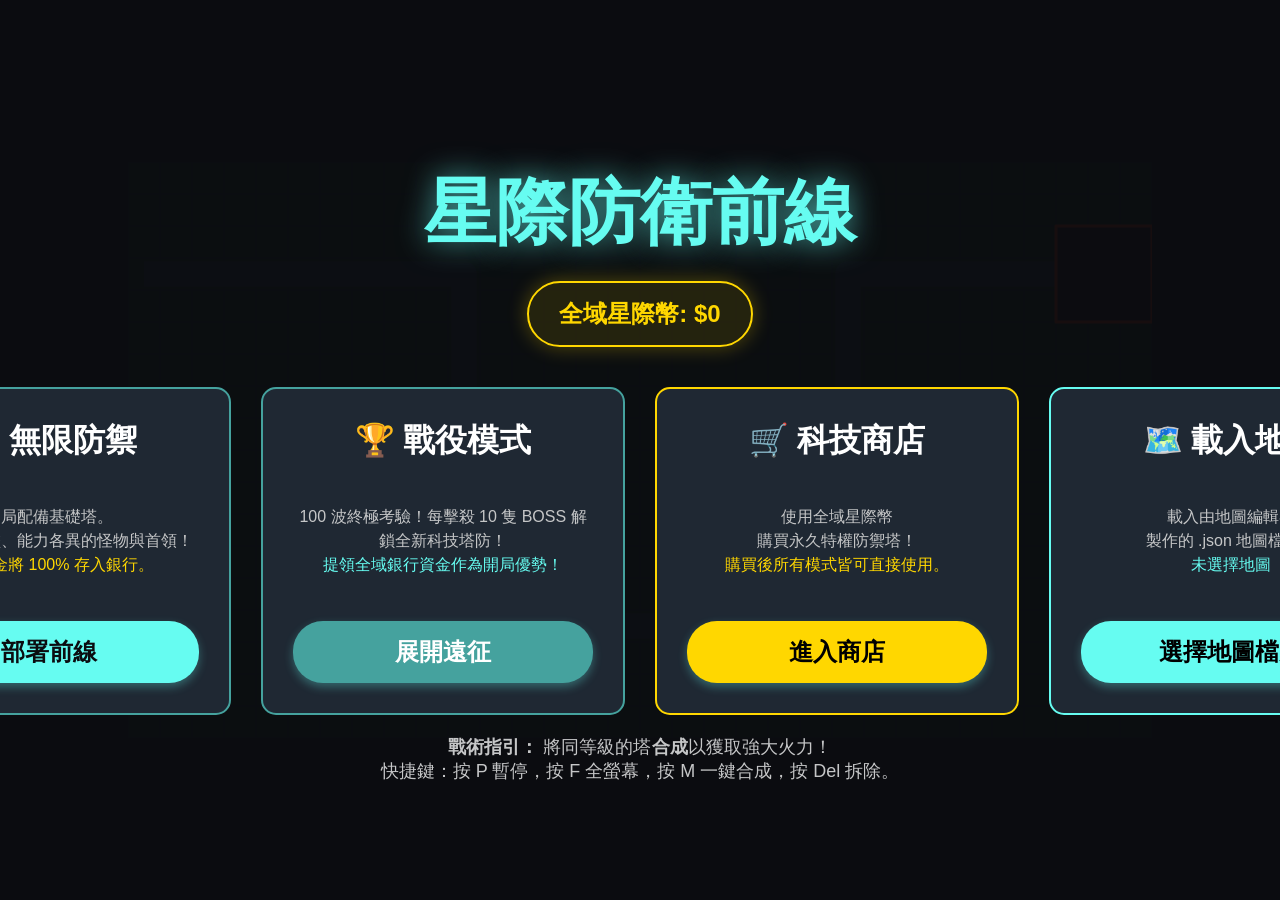
==== commit 7521844d: "fix: 修正檔案路徑結構以正確顯示 GitHub Pages" ====
--- a/index.html
+++ b/index.html
@@ -1,1539 +1,124 @@
-<html>
+<!DOCTYPE html>
+<html lang="zh-Hant">
+<head>
+    <meta charset="UTF-8">
+    <meta name="viewport" content="width=device-width, initial-scale=1.0">
+    <title>星際合成塔防 EX 終極版</title>
+    <link rel="stylesheet" href="css/styles.css">
+</head>
 <body>
-<div id="error">No syntax errors found!</div>
-<script>
-window.onerror = function(msg, url, lineNo, columnNo, error) {
-   document.getElementById('error').innerHTML = 'Syntax Error: ' + msg + ' at line ' + lineNo;
-};
-</script>
-<script>
-const canvas = document.getElementById('gameCanvas');
-        const ctx = canvas.getContext('2d');
-        const TILE_SIZE = 60;
-        const DRAW_SCALE = 1.5; 
 
-        // --- 全域與解鎖資料 ---
-        let globalBank = parseInt(localStorage.getItem('starDefenseBank')) || 0;
-        let unlockedPremium = JSON.parse(localStorage.getItem('starDefensePremium')) || [];
-        document.getElementById('home-bank-display').innerText = globalBank;
+    <div id="app-wrapper">
+        <div id="game-container">
+            <div id="canvas-area">
+                <canvas id="gameCanvas" width="1024" height="576"></canvas>
+                <div id="toast" class="toast">訊息</div>
 
-        // --- 音效管理器 ---
-        const soundManager = {
-            audioCtx: null, muted: false,
-            init: function() {
-                if (!this.audioCtx) { this.audioCtx = new (window.AudioContext || window.webkitAudioContext)(); }
-                if (this.audioCtx.state === 'suspended') this.audioCtx.resume();
-            },
-            toggleMute: function() {
-                this.muted = !this.muted; document.getElementById('mute-btn').innerText = this.muted ? "🔇 音效: 關" : "🔊 音效: 開";
-            },
-            playTone: function(freq, type, duration, vol = 0.1) {
-                if (this.muted || !this.audioCtx) return;
-                const osc = this.audioCtx.createOscillator(); const gain = this.audioCtx.createGain();
-                osc.type = type; osc.frequency.setValueAtTime(freq, this.audioCtx.currentTime);
-                gain.gain.setValueAtTime(vol, this.audioCtx.currentTime); gain.gain.exponentialRampToValueAtTime(0.01, this.audioCtx.currentTime + duration);
-                osc.connect(gain); gain.connect(this.audioCtx.destination); osc.start(); osc.stop(this.audioCtx.currentTime + duration);
-            },
-            playNoise: function(duration, vol = 0.1) {
-                if (this.muted || !this.audioCtx) return;
-                const bs = this.audioCtx.sampleRate * duration; const buffer = this.audioCtx.createBuffer(1, bs, this.audioCtx.sampleRate);
-                const data = buffer.getChannelData(0); for (let i = 0; i < bs; i++) data[i] = Math.random() * 2 - 1;
-                const noise = this.audioCtx.createBufferSource(); noise.buffer = buffer;
-                const gain = this.audioCtx.createGain(); gain.gain.setValueAtTime(vol, this.audioCtx.currentTime);
-                gain.gain.exponentialRampToValueAtTime(0.01, this.audioCtx.currentTime + duration);
-                noise.connect(gain); gain.connect(this.audioCtx.destination); noise.start();
-            },
-            shoot: function(type) {
-                const map = {
-                    'sniper': [600, 'square', 0.15, 0.05], 'gatling': [150, 'sawtooth', 0.05, 0.03],
-                    'nuke': [100, 'sawtooth', 0.5, 0.05], 'multishot': [400, 'triangle', 0.1, 0.03],
-                    'blackhole': [100, 'sine', 0.5, 0.05], 'railgun': [800, 'sawtooth', 0.3, 0.08],
-                    'artillery': [100, 'square', 0.4, 0.05], 'laser': [900, 'sine', 0.1, 0.02],
-                    'doom': [80, 'sawtooth', 0.6, 0.1], 'chrono': [300, 'sine', 0.3, 0.05],
-                    'gacha': [880, 'sine', 0.15, 0.08], 'execute': [200, 'sawtooth', 0.25, 0.07],
-                    'sun': [150, 'sine', 0.4, 0.06], 'nebula': [500, 'sine', 0.2, 0.05]
-                };
-                if(type === 'cannon') this.playNoise(0.2, 0.05);
-                else if(map[type]) this.playTone(...map[type]);
-                else this.playTone(300, 'triangle', 0.1, 0.03);
-            },
-            explosion: function() { this.playNoise(0.3, 0.05); },
-            build: function() { this.playTone(300, 'sine', 0.1, 0.1); setTimeout(() => this.playTone(450, 'sine', 0.1, 0.1), 50); },
-            merge: function() { this.playTone(400, 'sine', 0.1, 0.1); setTimeout(() => this.playTone(600, 'sine', 0.1, 0.1), 100); setTimeout(() => this.playTone(800, 'sine', 0.2, 0.1), 200); },
-            sell: function() { this.playTone(1200, 'sine', 0.15, 0.05); },
-            startWave: function() { this.playTone(150, 'square', 0.4, 0.05); setTimeout(() => this.playTone(120, 'square', 0.4, 0.05), 200); },
-            damage: function() { this.playTone(80, 'sawtooth', 0.3, 0.1); },
-            coin: function() { this.playTone(1500, 'sine', 0.1, 0.02); },
-            warp: function() { this.playNoise(1.5, 0.2); this.playTone(100, 'sawtooth', 1.5, 0.2); }
-        };
+                <div id="ui-layer">
+                    <!-- 首頁畫面 -->
+                    <div id="home-screen" class="screen-overlay">
+                        <h1>星際防衛前線</h1>
+                        <div class="global-bank">全域星際幣: $<span id="home-bank-display">0</span></div>
 
-        // --- 塔防配置 ---
-        const TOWER_TYPES = {
-            basic:  { name: '標準', cost: 50,  range: 130 * DRAW_SCALE, damage: 20, cooldown: 45, color: '#4cc9f0', type: 'single', locked: false },
-            rapid:  { name: '速射', cost: 120, range: 100 * DRAW_SCALE, damage: 8,  cooldown: 12, color: '#f72585', type: 'single', locked: false },
-            sniper: { name: '狙擊', cost: 280, range: 350 * DRAW_SCALE, damage: 90, cooldown: 110, color: '#7209b7', type: 'single', locked: false },
-            
-            // 戰役模式解鎖塔
-            ice:    { name: '冰霜', cost: 150, range: 120 * DRAW_SCALE, damage: 10, cooldown: 40, color: '#00ffff', type: 'slow', slowDuration: 120, locked: true },
-            cannon: { name: '加農', cost: 250, range: 160 * DRAW_SCALE, damage: 50, cooldown: 90, color: '#888888', type: 'cannon', locked: true }, 
-            poison: { name: '毒液', cost: 200, range: 110 * DRAW_SCALE, damage: 5,  cooldown: 30, color: '#00ff00', type: 'poison', locked: true },
-            tesla:  { name: '電磁', cost: 350, range: 140 * DRAW_SCALE, damage: 25, cooldown: 50, color: '#fee440', type: 'aoe', locked: true }, 
-            flame:  { name: '火焰', cost: 380, range: 100 * DRAW_SCALE, damage: 3,  cooldown: 5,  color: '#ff4400', type: 'flame', locked: true },
-            gatling:{ name: '機槍', cost: 450, range: 150 * DRAW_SCALE, damage: 8,  cooldown: 15, color: '#607d8b', type: 'gatling', locked: true }, 
-            multishot:{ name:'多重', cost: 480, range: 140 * DRAW_SCALE, damage: 25, cooldown: 40, color: '#00bcd4', type: 'multishot', locked: true },
-            bank:   { name: '銀行', cost: 500, range: 0,                damage: 0,  cooldown: 120, color: '#ffd700', type: 'eco', locked: true }, 
-            radar:  { name: '雷達', cost: 600, range: 0,                damage: 0,  cooldown: 0,   color: '#76ff03', type: 'radar', locked: true },
-            plasma: { name: '電漿', cost: 750, range: 180 * DRAW_SCALE, damage: 200, cooldown: 60, color: '#d000ff', type: 'single', locked: true }, 
-            laser:  { name: '雷射', cost: 800, range: 250 * DRAW_SCALE, damage: 40,  cooldown: 8,  color: '#ff0055', type: 'pierce', locked: true },
-            artillery:{ name:'重砲', cost: 1000, range: 300 * DRAW_SCALE, damage: 300, cooldown: 160, color: '#555555', type: 'artillery', locked: true },
-            emp:    { name: '脈衝', cost: 1100, range: 160 * DRAW_SCALE, damage: 10,  cooldown: 90, color: '#00e5ff', type: 'stun', locked: true },
-            blackhole:{ name:'黑洞', cost: 1400, range: 200 * DRAW_SCALE, damage: 5,   cooldown: 180, color: '#222222', type: 'blackhole', locked: true },
-            dronepad: { name:'航母', cost: 1500, range: 350 * DRAW_SCALE, damage: 60,  cooldown: 70, color: '#ffeb3b', type: 'drone', locked: true },
-            prism:  { name: '光稜', cost: 1800, range: 220 * DRAW_SCALE, damage: 15,  cooldown: 4,  color: '#00ff9d', type: 'laser', locked: true },
-            railgun:{ name: '磁軌', cost: 2000, range: 500 * DRAW_SCALE, damage: 800, cooldown: 200, color: '#2962ff', type: 'pierce_heavy', locked: true },
-            nuke:   { name: '核彈', cost: 3000, range: 250 * DRAW_SCALE, damage: 1000, cooldown: 250, color: '#ff9900', type: 'nuke', locked: true },
-            orbital:{ name: '天基', cost: 4000, range: 2000 * DRAW_SCALE, damage: 150, cooldown: 150, color: '#ffffff', type: 'orbital', locked: true },
-            
-            // 商店特權塔 (永久解鎖)
-            vampire:{ name: '吸血', cost: 600, range: 150 * DRAW_SCALE, damage: 40, cooldown: 40, color: '#d81b60', type: 'vampire', locked: true, isPremium: true, price: 1000, desc: '擊殺敵人可回復基地生命值' },
-            greed:  { name: '貪婪', cost: 450, range: 130 * DRAW_SCALE, damage: 15, cooldown: 30, color: '#fbc02d', type: 'greed', locked: true, isPremium: true, price: 1500, desc: '每次攻擊命中都能額外獲得資金' },
-            chrono: { name: '時空', cost: 1200, range: 600 * DRAW_SCALE, damage: 5, cooldown: 80, color: '#1de9b6', type: 'chrono', locked: true, isPremium: true, price: 3000, desc: '超大範圍攻擊，並附加強力緩速' },
-            doom:   { name: '末日', cost: 5000, range: 300 * DRAW_SCALE, damage: 5000, cooldown: 300, color: '#b71c1c', type: 'doom', locked: true, isPremium: true, price: 8000, desc: '毀滅性極高單體傷害，連鎖爆發' },
-            gacha:  { name: '賭徒', cost: 800,  range: 160 * DRAW_SCALE, damage: 60,  cooldown: 45,  color: '#ff00aa', type: 'gacha',   locked: true, isPremium: true, price: 2000, desc: '每次攻擊有 20% 機率觸發爆擊，造成 10 倍傷害並獲得額外資金' },
-            execute:{ name: '斬殺', cost: 1500, range: 200 * DRAW_SCALE, damage: 120, cooldown: 80,  color: '#4a00e0', type: 'execute', locked: true, isPremium: true, price: 4000, desc: '對 HP 低於 30% 的敵人造成 5 倍斬殺傷害' },
-            sun:    { name: '恆星', cost: 2500, range: 180 * DRAW_SCALE, damage: 30,  cooldown: 60,  color: '#ff6600', type: 'sun',     locked: true, isPremium: true, price: 5000, desc: '釋放熱浪同時燃燒範圍內所有敵人，造成大量灼燒傷害' },
-            nebula: { name: '星雲', cost: 3500, range: 9999,             damage: 80,  cooldown: 120, color: '#9900ff', type: 'nebula',  locked: true, isPremium: true, price: 6000, desc: '全域攻擊隨機敵人，命中附加緩速與短暫暈眩效果' }
-        };
+                        <div class="mode-container">
+                            <div class="mode-card" onclick="startGame('infinite')">
+                                <h2>♾️ 無限防禦</h2>
+                                <p>開局配備基礎塔。<br>迎接無窮無盡、能力各異的怪物與首領！<br><span style="color:#ffd700">結算資金將 100% 存入銀行。</span></p>
+                                <button class="btn-style start-btn">部署前線</button>
+                            </div>
+                            <div class="mode-card" onclick="startGame('campaign')">
+                                <h2>🏆 戰役模式</h2>
+                                <p>100 波終極考驗！每擊殺 10 隻 BOSS 解鎖全新科技塔防！<br><span style="color:#66fcf1">提領全域銀行資金作為開局優勢！</span></p>
+                                <button class="btn-style start-btn" style="background:#45a29e; color:#fff;">展開遠征</button>
+                            </div>
+                            <div class="mode-card" onclick="openShop()" style="border-color: #ffd700;">
+                                <h2>🛒 科技商店</h2>
+                                <p>使用全域星際幣<br>購買永久特權防禦塔！<br><span style="color:#ffd700">購買後所有模式皆可直接使用。</span></p>
+                                <button class="btn-style start-btn" style="background:#ffd700; color:#000;">進入商店</button>
+                            </div>
+                            <div class="mode-card" onclick="document.getElementById('map-file-input').click()" style="border-color: #66fcf1;">
+                                <h2>🗺️ 載入地圖</h2>
+                                <p>載入由地圖編輯器<br>製作的 .json 地圖檔案！<br><span style="color:#66fcf1" id="loaded-map-name">未選擇地圖</span></p>
+                                <button class="btn-style start-btn" style="background:#66fcf1; color:#000;">選擇地圖檔案</button>
+                                <input type="file" id="map-file-input" accept=".json" style="display:none">
+                            </div>
+                        </div>
+                        <div class="tutorial-text">
+                            <b>戰術指引：</b> 將同等級的塔<b>合成</b>以獲取強大火力！<br>快捷鍵：按 P 暫停，按 F 全螢幕，按 M 一鍵合成，按 Del 拆除。
+                        </div>
+                    </div>
 
-        const ENEMY_TYPES = {
-            normal: { hpMod: 1.0, speedMod: 1.0, color: '#e94560', radius: 12 * DRAW_SCALE, group: 'minion' },
-            scout:  { hpMod: 0.5, speedMod: 1.8, color: '#b8f2e6', radius: 9 * DRAW_SCALE,  group: 'minion' },  
-            tank:   { hpMod: 2.5, speedMod: 0.6, color: '#8d99ae', radius: 16 * DRAW_SCALE, group: 'minion' }, 
-            healer: { hpMod: 1.2, speedMod: 0.8, color: '#00ff00', radius: 14 * DRAW_SCALE, group: 'minion' }, 
-            stealth:{ hpMod: 0.8, speedMod: 1.2, color: '#9fa8da', radius: 11 * DRAW_SCALE, group: 'minion' }, 
-            drone:  { hpMod: 0.3, speedMod: 2.2, color: '#e040fb', radius: 6 * DRAW_SCALE,  group: 'minion' }, 
-            
-            boss_berserker: { hpMod: 7.0, speedMod: 0.6, color: '#ff3d00', radius: 22 * DRAW_SCALE, group: 'boss' },
-            boss_carrier:   { hpMod: 9.0, speedMod: 0.4, color: '#9c27b0', radius: 26 * DRAW_SCALE, group: 'boss' },
-            boss_armored:   { hpMod: 12.0, speedMod: 0.4, color: '#607d8b', radius: 24 * DRAW_SCALE, group: 'boss' },
-            boss_teleporter:{ hpMod: 6.0, speedMod: 0.5, color: '#2962ff', radius: 20 * DRAW_SCALE, group: 'boss' }
-        };
+                    <!-- 商店畫面 -->
+                    <div id="shop-screen" class="screen-overlay">
+                        <button class="close-shop-btn" onclick="closeShop()">❌ 返回</button>
+                        <h1 style="color:#ffd700; text-shadow: 0 0 30px #ffd700;">星際黑市科技</h1>
+                        <div class="global-bank">持有星際幣: $<span id="shop-bank-display">0</span></div>
+                        <div class="shop-grid" id="shop-grid">
+                            <!-- 動態生成商店物品 -->
+                        </div>
+                        <div id="shop-error"></div>
+                    </div>
 
-        const PATH_POINTS_1 = [
-            {x: 0, y: 3}, {x: 5, y: 3}, {x: 5, y: 12}, {x: 12, y: 12}, {x: 12, y: 4}, 
-            {x: 20, y: 4}, {x: 20, y: 14}, {x: 28, y: 14}, {x: 28, y: 8}, {x: 32, y: 8}
-        ];
-        const PATH_POINTS_2 = [
-            {x: 0, y: 2}, {x: 29, y: 2}, {x: 29, y: 15}, {x: 2, y: 15},
-            {x: 2, y: 5}, {x: 26, y: 5}, {x: 26, y: 12}, {x: 15, y: 12}
-        ];
+                    <!-- 遊戲結束畫面 -->
+                    <div id="overlay-screen" class="screen-overlay" style="display: none;">
+                        <h1 id="overlay-title">任務結束</h1>
+                        <div id="overlay-desc" class="tutorial-text" style="font-size: 24px; margin-bottom: 40px;"></div>
+                        <button class="btn-style start-btn" onclick="returnToHome()" style="width: auto;">返回母艦</button>
+                    </div>
 
-        let currentPath = PATH_POINTS_1;
+                    <!-- 遊戲內 UI（在 canvas 內的疊層） -->
+                    <div id="game-ui" style="display: none;">
+                        <button id="next-wave-btn" class="btn-style" onclick="startNextWave()">下一波 (SPACE)</button>
+                        <div id="merge-hint">✨ 已選取：點擊另一個同等級塔進行合成 ✨</div>
+                        <div id="warp-overlay"></div>
+                        <div id="scaling-info">敵軍強度: x1.0 | 等級上限: Lv.5</div>
+                    </div>
+                </div>
+            </div>
 
-        let gameState = {
-            mode: 'infinite', 
-            money: 450, lives: 20, wave: 0, bossesKilled: 0, 
-            isPlaying: false, isGameOver: false, isPaused: false, 
-            buildModeType: null, selectedTower: null, spawnTimer: 0,
-            enemiesToSpawn: [], waveInProgress: false, maxTowers: 20, 
-            score: 0, mapLevel: 1 
-        };
+            <!-- 快速列 -->
+            <div id="quick-bar" style="display: none;">
+                <div id="quick-towers"></div>
+                <button class="quick-btn" id="quick-automerge" onclick="autoMerge()">🔄 合成</button>
+                <button class="quick-btn" id="quick-shop" onclick="toggleShop()">🛒 商店</button>
+            </div>
+        </div>
 
-        let towers = []; let enemies = []; let projectiles = []; let particles = []; let effects = []; 
-        let mouseX = 0; let mouseY = 0; let floatingTexts = []; 
-        let shopOpenFromGame = false;
+        <!-- 右側 UI 面板 -->
+        <div id="ui-panel" style="display: none;">
+            <div class="panel-info">
+                <div class="stat-item">💰 資金: <span id="money-display">0</span></div>
+                <div class="stat-item">🏰 基地: <span id="lives-display" style="color:#66fcf1">10000</span> HP</div>
+                <div class="stat-item">🌊 波數: <span id="wave-display">0</span> <span id="mode-display-text" style="color:#fff; font-size:0.8em;"></span></div>
+                <div class="stat-item">👹 Boss擊殺: <span id="boss-kill-display">0</span></div>
+                <div class="stat-item">🏠 塔數: <span id="tower-count-display">0</span>/<span id="tower-max-display">10</span></div>
+            </div>
 
-        // --- 初始化 UI ---
-        function initTowerButtons() {
-            const container = document.getElementById('tower-controls');
-            container.innerHTML = ''; 
-            for(let key in TOWER_TYPES) {
-                let btn = document.createElement('button');
-                btn.id = 'btn-' + key;
-                btn.className = 'tower-btn hidden';
-                btn.style.borderColor = TOWER_TYPES[key].color;
-                btn.innerHTML = `<span>${TOWER_TYPES[key].name}</span><small>$<span id="cost-${key}">${TOWER_TYPES[key].cost}</span></small>`;
-                btn.onclick = () => setBuildMode(key);
-                container.appendChild(btn);
-            }
-        }
-        initTowerButtons();
+            <div class="panel-controls">
+                <button class="panel-btn" id="pause-btn" onclick="togglePause()">⏸️ 暫停</button>
+                <button class="panel-btn" id="automerge-btn" onclick="autoMerge()">🔄 一鍵合成</button>
+                <button class="panel-btn" id="ingame-shop-btn" onclick="toggleShop()">🛒 商店</button>
+                <button class="panel-btn" id="mute-btn" onclick="soundManager.toggleMute()">🔊</button>
+                <button class="panel-btn" id="fullscreen-btn" onclick="toggleFullScreen()">⛶ 全螢幕</button>
+                <button class="panel-btn" onclick="document.getElementById('ingame-map-input').click()">🗺️ 換地圖</button>
+                <input type="file" id="ingame-map-input" accept=".json" style="display:none">
+                <button id="sell-btn" class="panel-btn sell-btn" onclick="sellSelectedTower()">🗑️ 販賣 ($0)</button>
+            </div>
 
-        // --- 全螢幕功能 ---
-        function toggleFullScreen() {
-            if (!document.fullscreenElement) {
-                document.documentElement.requestFullscreen().catch(err => {
-                    showToast(`無法進入全螢幕: ${err.message}`);
-                });
-            } else {
-                if (document.exitFullscreen) {
-                    document.exitFullscreen();
-                }
-            }
-        }
+            <div class="panel-towers">
+                <div class="control-bar" id="tower-controls"></div>
+            </div>
+        </div>
+    </div>
 
-        // --- 商店系統 ---
-        function toggleShop() {
-            if (document.getElementById('shop-screen').style.display === 'flex') {
-                closeShop();
-            } else if (gameState.isPlaying && !gameState.isGameOver) {
-                openShop(true);
-            }
-        }
-
-        function openShop(fromGame = false) {
-            shopOpenFromGame = fromGame;
-            document.getElementById('shop-error').innerText = '';
-            
-            if (fromGame) {
-                if (!gameState.isPaused && gameState.isPlaying) togglePause();
-                document.getElementById('shop-screen').style.zIndex = '200'; 
-            } else {
-                document.getElementById('home-screen').style.display = 'none';
-                document.getElementById('shop-screen').style.zIndex = '160';
-            }
-            
-            document.getElementById('shop-screen').style.display = 'flex';
-            renderShop();
-        }
-
-        function closeShop() {
-            document.getElementById('shop-screen').style.display = 'none';
-            if (shopOpenFromGame) {
-                updateUI(); // 回到遊戲，更新選單以顯示新塔
-                // 保持暫停狀態，讓玩家自己決定何時恢復
-            } else {
-                document.getElementById('home-screen').style.display = 'flex';
-                document.getElementById('home-bank-display').innerText = globalBank;
-            }
-        }
-
-        function renderShop() {
-            let bankText = globalBank;
-            if (shopOpenFromGame) bankText += ` (可動用局內資金代扣: $${gameState.money})`;
-            document.getElementById('shop-bank-display').innerText = bankText;
-            
-            const grid = document.getElementById('shop-grid');
-            grid.innerHTML = '';
-
-            for(let key in TOWER_TYPES) {
-                if(TOWER_TYPES[key].isPremium) {
-                    const isBought = unlockedPremium.includes(key);
-                    const item = document.createElement('div');
-                    item.className = `shop-item ${isBought ? 'bought' : ''}`;
-                    item.style.borderColor = TOWER_TYPES[key].color;
-                    
-                    item.innerHTML = `
-                        <h3 style="color:${TOWER_TYPES[key].color}">${TOWER_TYPES[key].name}塔</h3>
-                        <p>${TOWER_TYPES[key].desc}</p>
-                        <button class="shop-btn ${isBought ? 'bought' : ''}" 
-                                onclick="buyPremium('${key}')">
-                            ${isBought ? '已解鎖' : '購買: $' + TOWER_TYPES[key].price}
-                        </button>
-                    `;
-                    grid.appendChild(item);
-                }
-            }
-        }
-
-        function buyPremium(key) {
-            if(unlockedPremium.includes(key)) return;
-            const price = TOWER_TYPES[key].price;
-            
-            let canBuy = false;
-            // 優先扣除全域星際幣，不夠的話從當前遊戲資金扣除
-            if (globalBank >= price) {
-                globalBank -= price;
-                canBuy = true;
-            } else if (shopOpenFromGame && (globalBank + gameState.money) >= price) {
-                const needed = price - globalBank;
-                globalBank = 0;
-                gameState.money -= needed;
-                canBuy = true;
-            }
-
-            if(canBuy) {
-                localStorage.setItem('starDefenseBank', globalBank);
-                unlockedPremium.push(key);
-                localStorage.setItem('starDefensePremium', JSON.stringify(unlockedPremium));
-                TOWER_TYPES[key].locked = false;
-                soundManager.build();
-                renderShop();
-                if(shopOpenFromGame) updateUI();
-            } else {
-                document.getElementById('shop-error').innerText = "❌ 星際幣及局內資金不足！";
-                soundManager.damage();
-            }
-        }
-
-        // --- 一鍵合成 ---
-        function autoMerge() {
-            if (!gameState.isPlaying || gameState.isGameOver || gameState.isPaused) return;
-            let mergedAny = false;
-            let keepChecking = true;
-            const currentMax = getCurrentMaxLevel();
-            
-            while(keepChecking) {
-                keepChecking = false;
-                for (let i = 0; i < towers.length; i++) {
-                    for (let j = i + 1; j < towers.length; j++) {
-                        let t1 = towers[i];
-                        let t2 = towers[j];
-                        if (t1.type === t2.type && t1.level === t2.level && t1.level < currentMax) {
-                            t1.level++;
-                            createExplosion(t1.x, t1.y, 15, '#ffd700');
-                            towers.splice(j, 1);
-                            keepChecking = true;
-                            mergedAny = true;
-                            break;
-                        }
-                    }
-                    if (keepChecking) break;
-                }
-            }
-            if (mergedAny) {
-                soundManager.merge();
-                showToast("✨ 一鍵合成完成！");
-                updateUI();
-            } else {
-                showToast("目前沒有可合成的塔");
-            }
-        }
-
-
-        function getCurrentMaxLevel() { return 5 + Math.floor(gameState.bossesKilled / 10); }
-
-        function togglePause() {
-            if (!gameState.isPlaying || gameState.isGameOver) return;
-            gameState.isPaused = !gameState.isPaused;
-            document.getElementById('pause-btn').innerText = gameState.isPaused ? "▶️ 繼續 (P)" : "⏸️ 暫停 (P)";
-        }
-
-        function switchMap() {
-            if (gameState.mapLevel === 2) return; 
-            soundManager.warp();
-            const overlay = document.getElementById('warp-overlay'); overlay.style.opacity = 1;
-            
-            setTimeout(() => {
-                enemies = []; projectiles = []; particles = []; effects = []; floatingTexts = [];
-                gameState.enemiesToSpawn = []; gameState.waveInProgress = false;
-                document.getElementById('next-wave-btn').style.display = 'block';
-
-                let refundTotal = 0;
-                towers.forEach(t => refundTotal += TOWER_TYPES[t.type].cost * t.level);
-                gameState.money += refundTotal; towers = []; gameState.selectedTower = null;
-
-                currentPath = PATH_POINTS_2; gameState.mapLevel = 2;
-                document.body.classList.add('map-2');
-                
-                showToast(`🚀 空間跳躍完成！\n進入第二星區\n全額回收補給: $${refundTotal}`);
-                updateUI(); overlay.style.opacity = 0;
-            }, 1000);
-        }
-
-        // --- 塔防圖形產生器 ---
-        const TowerGraphics = {
-            cache: {},
-            init: function() {
-                for (let key in TOWER_TYPES) {
-                    const img = new Image();
-                    img.src = this.generateSVG(key, TOWER_TYPES[key]);
-                    this.cache[key] = img;
-                }
-            },
-            getWeaponSVG: function(key, c) {
-                if(key==='bank') return `<rect x="35" y="35" width="30" height="30" fill="#ffd700"/><text x="50" y="55" fill="#222" font-size="20" font-family="Arial" font-weight="bold" text-anchor="middle" dominant-baseline="central">$</text>`;
-                if(key==='basic') return `<rect x="50" y="44" width="30" height="12" fill="${c}" rx="3"/>`;
-                if(key==='rapid') return `<rect x="50" y="38" width="25" height="8" fill="${c}" rx="2"/><rect x="50" y="54" width="25" height="8" fill="${c}" rx="2"/>`;
-                if(key==='sniper') return `<rect x="50" y="46" width="48" height="8" fill="${c}"/><rect x="65" y="44" width="15" height="12" fill="#555"/>`;
-                if(key==='ice') return `<path d="M 50,15 L 65,50 L 50,85 L 35,50 Z" fill="${c}" opacity="0.8"/><circle cx="50" cy="50" r="10" fill="#fff"/>`;
-                if(key==='cannon') return `<rect x="50" y="40" width="35" height="20" fill="#888"/><circle cx="50" cy="50" r="15" fill="#333"/>`;
-                if(key==='poison') return `<circle cx="50" cy="50" r="18" fill="${c}"/><circle cx="55" cy="45" r="5" fill="#fff" opacity="0.6"/>`;
-                if(key==='tesla') return `<path d="M 50,25 L 75,25 M 50,75 L 75,75 M 65,25 L 65,75" stroke="${c}" stroke-width="6"/><circle cx="50" cy="50" r="15" fill="#fee440"/>`;
-                if(key==='flame') return `<path d="M 50,42 L 85,46 L 85,54 L 50,58 Z" fill="#ff4400"/><circle cx="50" cy="50" r="16" fill="#aa2200"/>`;
-                if(key==='gatling') return `<rect x="50" y="36" width="30" height="4" fill="#a0b0b0"/><rect x="50" y="45" width="35" height="4" fill="#a0b0b0"/><rect x="50" y="54" width="30" height="4" fill="#a0b0b0"/>`;
-                if(key==='multishot') return `<path d="M 50,50 L 80,15 M 50,50 L 90,50 M 50,50 L 80,85" stroke="${c}" stroke-width="6" stroke-linecap="round"/>`;
-                if(key==='radar') return `<path d="M 70,20 A 40 40 0 0 0 70,80" fill="none" stroke="${c}" stroke-width="4"/><circle cx="50" cy="50" r="12" fill="#fff"/>`;
-                if(key==='plasma') return `<rect x="40" y="35" width="40" height="10" fill="#d000ff" rx="4"/><rect x="40" y="55" width="40" height="10" fill="#d000ff" rx="4"/><circle cx="50" cy="50" r="14" fill="#fff"/>`;
-                if(key==='laser' || key==='prism') return `<polygon points="40,30 80,50 40,70" fill="${c}"/><polygon points="45,40 70,50 45,60" fill="#fff"/>`;
-                if(key==='artillery') return `<rect x="40" y="32" width="45" height="36" fill="${c}" rx="5"/><circle cx="50" cy="50" r="22" fill="#333"/>`;
-                if(key==='emp') return `<circle cx="50" cy="50" r="20" fill="none" stroke="${c}" stroke-width="4" stroke-dasharray="8 8"/><circle cx="50" cy="50" r="10" fill="${c}"/>`;
-                if(key==='blackhole') return `<circle cx="50" cy="50" r="22" fill="#000"/><path d="M 50,20 A 30 30 0 0 1 80,50 M 50,80 A 30 30 0 0 1 20,50" fill="none" stroke="${c}" stroke-width="4"/>`;
-                if(key==='dronepad') return `<polygon points="50,20 75,35 75,65 50,80 25,65 25,35" fill="none" stroke="${c}" stroke-width="4"/><circle cx="50" cy="50" r="8" fill="#fff"/>`;
-                if(key==='railgun') return `<rect x="30" y="35" width="60" height="8" fill="#2962ff"/><rect x="30" y="57" width="60" height="8" fill="#2962ff"/><rect x="40" y="30" width="20" height="40" fill="#fff"/>`;
-                if(key==='nuke') return `<path d="M 40,35 L 75,50 L 40,65 Z" fill="#ff9900"/><circle cx="50" cy="50" r="14" fill="#660000"/>`;
-                if(key==='orbital') return `<circle cx="50" cy="50" r="26" fill="none" stroke="#fff" stroke-width="4"/><rect x="45" y="10" width="10" height="30" fill="${c}"/><circle cx="50" cy="20" r="6" fill="#ff0000"/>`;
-                if(key==='vampire') return `<polygon points="50,20 80,50 50,80 20,50" fill="${c}"/><circle cx="50" cy="50" r="10" fill="#fff"/>`;
-                if(key==='greed') return `<polygon points="50,15 62,38 85,42 68,58 72,82 50,72 28,82 32,58 15,42 38,38" fill="${c}"/><text x="50" y="55" fill="#000" font-size="24" font-weight="bold" text-anchor="middle" dominant-baseline="central">+</text>`;
-                if(key==='chrono') return `<polygon points="30,25 70,25 40,50 70,75 30,75 60,50" fill="${c}"/>`;
-                if(key==='doom') return `<rect x="40" y="25" width="40" height="50" fill="${c}"/><rect x="75" y="35" width="10" height="30" fill="#000"/><rect x="35" y="35" width="20" height="30" fill="#444"/>`;
-                if(key==='gacha') return `<circle cx="50" cy="50" r="22" fill="#1a0010" stroke="${c}" stroke-width="3"/><text x="50" y="43" fill="${c}" font-size="14" font-weight="bold" text-anchor="middle">?</text><text x="50" y="60" fill="#ffd700" font-size="10" text-anchor="middle">LUCKY</text><circle cx="30" cy="30" r="5" fill="${c}" opacity="0.7"/><circle cx="70" cy="30" r="5" fill="${c}" opacity="0.7"/>`;
-                if(key==='execute') return `<polygon points="50,10 60,35 90,35 68,55 76,80 50,62 24,80 32,55 10,35 40,35" fill="#1a0040" stroke="${c}" stroke-width="2"/><rect x="45" y="48" width="10" height="28" fill="${c}"/><polygon points="50,20 57,40 43,40" fill="#fff"/>`;
-                if(key==='sun') return `<circle cx="50" cy="50" r="18" fill="#ff6600"/><circle cx="50" cy="50" r="10" fill="#ffeb3b"/><line x1="50" y1="5" x2="50" y2="22" stroke="${c}" stroke-width="4" stroke-linecap="round"/><line x1="50" y1="78" x2="50" y2="95" stroke="${c}" stroke-width="4" stroke-linecap="round"/><line x1="5" y1="50" x2="22" y2="50" stroke="${c}" stroke-width="4" stroke-linecap="round"/><line x1="78" y1="50" x2="95" y2="50" stroke="${c}" stroke-width="4" stroke-linecap="round"/><line x1="18" y1="18" x2="30" y2="30" stroke="${c}" stroke-width="3" stroke-linecap="round"/><line x1="70" y1="18" x2="82" y2="30" stroke="${c}" stroke-width="3" stroke-linecap="round"/><line x1="18" y1="82" x2="30" y2="70" stroke="${c}" stroke-width="3" stroke-linecap="round"/><line x1="70" y1="82" x2="82" y2="70" stroke="${c}" stroke-width="3" stroke-linecap="round"/>`;
-                if(key==='nebula') return `<circle cx="50" cy="50" r="25" fill="none" stroke="${c}" stroke-width="3" stroke-dasharray="6 4"/><circle cx="50" cy="50" r="12" fill="#200030" stroke="${c}" stroke-width="2"/><circle cx="50" cy="50" r="5" fill="${c}"/><circle cx="25" cy="30" r="4" fill="${c}" opacity="0.8"/><circle cx="75" cy="30" r="4" fill="${c}" opacity="0.8"/><circle cx="25" cy="70" r="4" fill="${c}" opacity="0.8"/><circle cx="75" cy="70" r="4" fill="${c}" opacity="0.8"/>`;
-                return `<circle cx="50" cy="50" r="20" fill="${c}"/>`;
-            },
-            generateSVG: function(key, t) {
-                if (t.type === 'fusion') {
-                    const c1 = t.color1; const c2 = t.color2;
-                    const base = `<defs><linearGradient id="g_${key}" x1="0" y1="0" x2="1" y2="1"><stop offset="0%" stop-color="${c1}"/><stop offset="100%" stop-color="${c2}"/></linearGradient></defs>
-                                  <polygon points="25,15 75,15 85,25 85,75 75,85 25,85 15,75 15,25" fill="#1f2833" stroke="url(#g_${key})" stroke-width="3"/>
-                                  <circle cx="50" cy="50" r="28" fill="#0b0c10" stroke="url(#g_${key})" stroke-width="2"/>`;
-                    const w1 = this.getWeaponSVG(t.key1, c1);
-                    const w2 = this.getWeaponSVG(t.key2, c2);
-                    const weapon = `<g transform="translate(-15, 0) scale(0.8)">${w1}</g><g transform="translate(15, 0) scale(0.8)">${w2}</g>`;
-                    const svgStr = `<svg xmlns="http://www.w3.org/2000/svg" viewBox="0 0 100 100" width="100" height="100">${base}${weapon}</svg>`;
-                    return 'data:image/svg+xml,' + encodeURIComponent(svgStr);
-                } else {
-                    const c = t.color;
-                    const base = `<polygon points="25,15 75,15 85,25 85,75 75,85 25,85 15,75 15,25" fill="#1f2833" stroke="${c}" stroke-width="3"/>
-                                  <circle cx="50" cy="50" r="28" fill="#0b0c10" stroke="${c}" stroke-width="2"/>`;
-                    const weapon = this.getWeaponSVG(key, c);
-                    const svgStr = `<svg xmlns="http://www.w3.org/2000/svg" viewBox="0 0 100 100" width="100" height="100">${base}${weapon}</svg>`;
-                    return 'data:image/svg+xml,' + encodeURIComponent(svgStr);
-                }
-            }
-        };
-        TowerGraphics.init();
-
-        // --- 小怪 SVG 圖形產生器 ---
-        const EnemyGraphics = {
-            cache: {},
-            init: function() {
-                for (let key in ENEMY_TYPES) {
-                    const img = new Image();
-                    img.src = this.generateSVG(key, ENEMY_TYPES[key]);
-                    this.cache[key] = img;
-                }
-            },
-            generateSVG: function(key, t) {
-                const c = t.color;
-                let body = '';
-                if (key === 'normal') {
-                    // 外星蟲族：圓身+觸角+發光複眼 - 升級版
-                    body = `<ellipse cx="50" cy="50" rx="30" ry="25" fill="#1f2833" stroke="${c}" stroke-width="2"/>
-                    <path d="M35,35 Q20,10 10,20" stroke="${c}" stroke-width="4" fill="none" stroke-linecap="round"/>
-                    <path d="M65,35 Q80,10 90,20" stroke="${c}" stroke-width="4" fill="none" stroke-linecap="round"/>
-                    <path d="M30,65 Q15,85 10,75" stroke="${c}" stroke-width="3" fill="none" stroke-linecap="round"/>
-                    <path d="M70,65 Q85,85 90,75" stroke="${c}" stroke-width="3" fill="none" stroke-linecap="round"/>
-                    <ellipse cx="50" cy="50" rx="20" ry="15" fill="${c}" opacity="0.4"/>
-                    <circle cx="40" cy="45" r="6" fill="#66fcf1"/>
-                    <circle cx="60" cy="45" r="6" fill="#66fcf1"/>
-                    <circle cx="40" cy="45" r="2" fill="#fff"/>
-                    <circle cx="60" cy="45" r="2" fill="#fff"/>
-                    <polygon points="45,60 55,60 50,75" fill="#66fcf1"/>`;
-                } else if (key === 'scout') {
-                    // 高速偵察機：流線戰機+引擎尾焰 - 升級版
-                    body = `<defs>
-                        <linearGradient id="sGrad" x1="0" y1="0" x2="0" y2="1">
-                            <stop offset="0%" stop-color="#fff" stop-opacity="0.8"/>
-                            <stop offset="100%" stop-color="${c}" stop-opacity="0"/>
-                        </linearGradient>
-                    </defs>
-                    <polygon points="50,10 90,70 50,55 10,70" fill="#1f2833" stroke="${c}" stroke-width="2"/>
-                    <polygon points="50,20 70,60 50,50 30,60" fill="url(#sGrad)"/>
-                    <circle cx="50" cy="40" r="5" fill="#66fcf1"/>
-                    <polygon points="40,55 60,55 50,95" fill="#ff4400" opacity="0.8"/>
-                    <polygon points="45,55 55,55 50,80" fill="#ffeb3b"/>`;
-                } else if (key === 'tank') {
-                    // 重裝甲獸：厚裝甲殼+履帶紋+護盾 - 升級版
-                    body = `<rect x="15" y="20" width="70" height="60" rx="10" fill="#1f2833" stroke="#8d99ae" stroke-width="4"/>
-                    <rect x="25" y="30" width="50" height="40" rx="5" fill="${c}" opacity="0.7"/>
-                    <circle cx="50" cy="50" r="15" fill="#8d99ae"/>
-                    <circle cx="50" cy="50" r="8" fill="#ffeb3b"/>
-                    <line x1="15" y1="35" x2="5" y2="35" stroke="#8d99ae" stroke-width="6"/>
-                    <line x1="15" y1="65" x2="5" y2="65" stroke="#8d99ae" stroke-width="6"/>
-                    <line x1="85" y1="35" x2="95" y2="35" stroke="#8d99ae" stroke-width="6"/>
-                    <line x1="85" y1="65" x2="95" y2="65" stroke="#8d99ae" stroke-width="6"/>
-                    <rect x="40" y="5" width="20" height="15" fill="#45a29e"/>
-                    <rect x="40" y="80" width="20" height="15" fill="#45a29e"/>`;
-                } else if (key === 'healer') {
-                    // 醫療浮游體：六角水晶+治癒十字 - 升級版
-                    body = `<defs>
-                        <radialGradient id="hGrad" cx="50%" cy="50%" r="50%">
-                            <stop offset="0%" stop-color="#fff" stop-opacity="1"/>
-                            <stop offset="60%" stop-color="${c}" stop-opacity="0.8"/>
-                            <stop offset="100%" stop-color="${c}" stop-opacity="0"/>
-                        </radialGradient>
-                    </defs>
-                    <circle cx="50" cy="50" r="45" fill="url(#hGrad)"/>
-                    <polygon points="50,15 80,35 80,65 50,85 20,65 20,35" fill="none" stroke="#fff" stroke-width="3"/>
-                    <rect x="42" y="30" width="16" height="40" fill="#fff" rx="4"/>
-                    <rect x="30" y="42" width="40" height="16" fill="#fff" rx="4"/>
-                    <circle cx="50" cy="50" r="30" fill="none" stroke="${c}" stroke-width="4" stroke-dasharray="10 10"/>`;
-                } else if (key === 'stealth') {
-                    // 幽靈刺客：隱形斗篷+鬼火眼 - 升級版
-                    body = `<defs>
-                        <linearGradient id="stGrad" x1="0" y1="0" x2="0" y2="1">
-                            <stop offset="0%" stop-color="${c}" stop-opacity="0.9"/>
-                            <stop offset="100%" stop-color="#000" stop-opacity="0"/>
-                        </linearGradient>
-                    </defs>
-                    <path d="M 50,10 Q 80,30 70,80 Q 50,100 30,80 Q 20,30 50,10" fill="url(#stGrad)"/>
-                    <path d="M 50,25 Q 65,40 55,65 Q 50,75 45,65 Q 35,40 50,25" fill="#1f2833"/>
-                    <circle cx="42" cy="45" r="5" fill="#e040fb" filter="blur(2px)"/>
-                    <circle cx="58" cy="45" r="5" fill="#e040fb" filter="blur(2px)"/>
-                    <circle cx="42" cy="45" r="2" fill="#fff"/>
-                    <circle cx="58" cy="45" r="2" fill="#fff"/>`;
-                } else if (key === 'drone') {
-                    // 微型蜂群機：蜜蜂型小無人機 - 升級版
-                    body = `<polygon points="50,15 75,50 50,85 25,50" fill="#1f2833" stroke="${c}" stroke-width="3"/>
-                    <circle cx="50" cy="50" r="10" fill="${c}"/>
-                    <circle cx="50" cy="50" r="5" fill="#fff"/>
-                    <polygon points="35,40 10,25 25,50" fill="${c}" opacity="0.6"/>
-                    <polygon points="65,40 90,25 75,50" fill="${c}" opacity="0.6"/>
-                    <polygon points="35,60 10,75 25,50" fill="${c}" opacity="0.6"/>
-                    <polygon points="65,60 90,75 75,50" fill="${c}" opacity="0.6"/>`;
-                } else if (key === 'boss_berserker') {
-                    // 狂暴魔王：熔岩裂紋骷髏+火焰冠 - 升級版
-                    body = `<defs>
-                        <radialGradient id="bFire" cx="50%" cy="50%" r="50%">
-                            <stop offset="0%" stop-color="#fff"/>
-                            <stop offset="30%" stop-color="#ffeb3b"/>
-                            <stop offset="60%" stop-color="${c}"/>
-                            <stop offset="100%" stop-color="#8a0000"/>
-                        </radialGradient>
-                    </defs>
-                    <circle cx="50" cy="50" r="45" fill="url(#bFire)"/>
-                    <path d="M 50,15 L 65,35 L 85,30 L 75,50 L 90,70 L 65,65 L 50,85 L 35,65 L 10,70 L 25,50 L 15,30 L 35,35 Z" fill="#111" stroke="#ff3d00" stroke-width="2"/>
-                    <circle cx="35" cy="45" r="8" fill="#ffeb3b"/>
-                    <circle cx="65" cy="45" r="8" fill="#ffeb3b"/>
-                    <circle cx="35" cy="45" r="3" fill="#000"/>
-                    <circle cx="65" cy="45" r="3" fill="#000"/>
-                    <path d="M 30,70 Q 50,85 70,70" fill="none" stroke="#ffeb3b" stroke-width="5" stroke-linecap="round"/>
-                    <path d="M 50,5 L 55,20 L 45,20 Z" fill="#ff3d00"/>`;
-                } else if (key === 'boss_carrier') {
-                    // 母艦：大型六角機械飛船+格納庫 - 升級版
-                    body = `<polygon points="50,5 95,25 95,75 50,95 5,75 5,25" fill="#1a0a20" stroke="${c}" stroke-width="4"/>
-                    <polygon points="50,20 80,35 80,65 50,80 20,65 20,35" fill="#2d133b"/>
-                    <rect x="35" y="45" width="30" height="10" fill="#e040fb"/>
-                    <circle cx="50" cy="50" r="5" fill="#fff"/>
-                    <line x1="5" y1="25" x2="50" y2="50" stroke="${c}" stroke-width="2"/>
-                    <line x1="95" y1="25" x2="50" y2="50" stroke="${c}" stroke-width="2"/>
-                    <line x1="50" y1="95" x2="50" y2="50" stroke="${c}" stroke-width="2"/>
-                    <circle cx="30" cy="50" r="6" fill="#e040fb"/>
-                    <circle cx="70" cy="50" r="6" fill="#e040fb"/>`;
-                } else if (key === 'boss_armored') {
-                    // 鋼鐵堡壘：三層裝甲+齒輪 - 升級版
-                    body = `<circle cx="50" cy="50" r="48" fill="#2d3436" stroke="${c}" stroke-width="4"/>
-                    <circle cx="50" cy="50" r="38" fill="#636e72" stroke="#b2bec3" stroke-width="2"/>
-                    <circle cx="50" cy="50" r="28" fill="#1f2833"/>
-                    <rect x="42" y="2" width="16" height="20" fill="#2d3436" stroke="#b2bec3" stroke-width="2"/>
-                    <rect x="42" y="78" width="16" height="20" fill="#2d3436" stroke="#b2bec3" stroke-width="2"/>
-                    <rect x="2" y="42" width="20" height="16" fill="#2d3436" stroke="#b2bec3" stroke-width="2"/>
-                    <rect x="78" y="42" width="20" height="16" fill="#2d3436" stroke="#b2bec3" stroke-width="2"/>
-                    <circle cx="50" cy="50" r="15" fill="${c}"/>
-                    <circle cx="50" cy="50" r="6" fill="#fff"/>
-                    <line x1="15" y1="15" x2="85" y2="85" stroke="#b2bec3" stroke-width="4"/>
-                    <line x1="15" y1="85" x2="85" y2="15" stroke="#b2bec3" stroke-width="4"/>`;
-                } else if (key === 'boss_teleporter') {
-                    // 時空裂隙：傳送門漩渦+次元裂縫 - 升級版
-                    body = `<defs>
-                        <radialGradient id="btGrad" cx="50%" cy="50%" r="50%">
-                            <stop offset="0%" stop-color="#fff"/>
-                            <stop offset="20%" stop-color="#00e5ff"/>
-                            <stop offset="60%" stop-color="${c}"/>
-                            <stop offset="100%" stop-color="#0b0c10" stop-opacity="0.8"/>
-                        </radialGradient>
-                    </defs>
-                    <circle cx="50" cy="50" r="45" fill="url(#btGrad)"/>
-                    <path d="M 50,5 A 45,45 0 0,1 95,50 A 45,45 0 0,1 50,95 A 45,45 0 0,1 5,50 A 45,45 0 0,1 50,5" fill="none" stroke="#66fcf1" stroke-width="4" stroke-dasharray="10 15"/>
-                    <polygon points="50,25 65,45 55,75 45,75 35,45" fill="#0b0c10" stroke="#00e5ff" stroke-width="3"/>
-                    <polygon points="50,35 58,50 52,65 48,65 42,50" fill="#00e5ff" opacity="0.8"/>
-                    <circle cx="50" cy="50" r="30" fill="none" stroke="#fff" stroke-width="2" stroke-dasharray="5 5" transform="rotate(45 50 50)"/>`;
-                }
-                const svgStr = `<svg xmlns="http://www.w3.org/2000/svg" viewBox="0 0 100 100" width="100" height="100">${body}</svg>`;
-                return 'data:image/svg+xml,' + encodeURIComponent(svgStr);
-            }
-        };
-        EnemyGraphics.init();
-
-        // --- 核心類別 ---
-        class Enemy {
-            constructor(wave, typeKey, x, y, pathIdx) {
-                this.typeKey = typeKey;
-                const type = ENEMY_TYPES[typeKey];
-                
-                if (x !== undefined && y !== undefined && pathIdx !== undefined) {
-                    this.x = x; this.y = y; this.pathIndex = pathIdx; this.updateTarget(); 
-                } else {
-                    this.pathIndex = 0; this.x = currentPath[0].x * TILE_SIZE + TILE_SIZE/2; this.y = currentPath[0].y * TILE_SIZE + TILE_SIZE/2; this.updateTarget();
-                }
-
-                let waveMult = 1 + (wave * 0.25);
-                const bossScale = Math.pow(2, Math.floor(gameState.bossesKilled / 10));
-                this.maxHp = Math.floor(40 * type.hpMod * waveMult * bossScale);
-                this.hp = this.maxHp;
-                this.baseSpeed = (1.5 * type.speedMod * DRAW_SCALE) + Math.min(2.0, wave * 0.05); 
-                this.speed = this.baseSpeed;
-                this.radius = type.radius; this.color = type.color;
-                this.reward = Math.max(1, Math.floor((10 + wave * 1.5) * Math.sqrt(bossScale) * (typeKey === 'drone' ? 0.2 : 1))); 
-                
-                this.isBoss = type.group === 'boss';
-                if (this.isBoss) { this.reward *= 5; this.angle = 0; }
-                
-                this.slowTimer = 0; this.burnTimer = 0; this.burnDamage = 0; this.poisonTimer = 0; this.poisonDamage = 0;
-                this.healTimer = 0; this.stunTimer = 0; this.stuck = false; 
-                this.carrierSpawnTimer = 0; this.teleportTimer = 0;
-                this.stealthPhase = 0;
-
-                this.updateTarget();
-            }
-
-            updateTarget() {
-                this.targetIndex = this.pathIndex + 1;
-                if (this.targetIndex < currentPath.length) {
-                    this.targetX = currentPath[this.targetIndex].x * TILE_SIZE + TILE_SIZE/2;
-                    this.targetY = currentPath[this.targetIndex].y * TILE_SIZE + TILE_SIZE/2;
-                    const dist = Math.sqrt((this.targetX - this.x)**2 + (this.targetY - this.y)**2);
-                    this.vx = (this.targetX - this.x) / dist; this.vy = (this.targetY - this.y) / dist;
-                }
-            }
-
-            move() {
-                if (this.stuck) return false; 
-                if (this.stunTimer > 0) { this.stunTimer--; return false; } 
-
-                let currentSpeed = this.speed;
-                if (this.typeKey === 'boss_berserker') {
-                    const hpRatio = this.hp / this.maxHp;
-                    if (hpRatio < 0.5) currentSpeed = this.baseSpeed * (1 + (0.5 - hpRatio)*2); 
-                }
-
-                if (this.slowTimer > 0) { currentSpeed *= 0.5; this.slowTimer--; }
-                if (this.burnTimer > 0) {
-                    this.burnTimer--;
-                    if (this.burnTimer % 10 === 0) { applyDamage(this, this.burnDamage, this.burnSource); particles.push(new Particle(this.x, this.y, '#ff4400')); }
-                }
-                if (this.poisonTimer > 0) {
-                    this.poisonTimer--; currentSpeed *= 0.8; 
-                    if (this.poisonTimer % 20 === 0) { applyDamage(this, this.poisonDamage, this.poisonSource); particles.push(new Particle(this.x, this.y, '#00ff00')); }
-                }
-
-                if (this.typeKey === 'healer') {
-                    this.healTimer++;
-                    if (this.healTimer > 120) { 
-                        this.healTimer = 0;
-                        enemies.forEach(e => {
-                            if (e !== this && Math.sqrt((e.x-this.x)**2 + (e.y-this.y)**2) < 100 * DRAW_SCALE) {
-                                e.hp = Math.min(e.maxHp, e.hp + e.maxHp * 0.15); createExplosion(e.x, e.y, 3, '#00ff00'); 
-                            }
-                        });
-                        createExplosion(this.x, this.y, 8, '#00ff00');
-                    }
-                }
-                
-                if (this.typeKey === 'boss_carrier') {
-                    this.carrierSpawnTimer++;
-                    if (this.carrierSpawnTimer > 90) { 
-                        this.carrierSpawnTimer = 0; enemies.push(new Enemy(gameState.wave, 'drone', this.x, this.y, this.pathIndex));
-                    }
-                }
-
-                if (this.typeKey === 'boss_teleporter') {
-                    this.teleportTimer++;
-                    if (this.teleportTimer > 240) { 
-                        this.teleportTimer = 0; createExplosion(this.x, this.y, 10, '#2962ff');
-                        this.x += this.vx * 100; this.y += this.vy * 100;
-                        createExplosion(this.x, this.y, 10, '#2962ff'); this.updateTarget(); 
-                    }
-                }
-
-                if (this.typeKey === 'stealth') this.stealthPhase += 0.05;
-
-                this.x += this.vx * currentSpeed; this.y += this.vy * currentSpeed;
-                
-                if (this.isBoss) {
-                    if (this.typeKey === 'boss_berserker') this.angle += 0.05 + (1 - this.hp/this.maxHp)*0.1;
-                    else this.angle += 0.03;
-                }
-
-                const dist = Math.sqrt((this.targetX - this.x)**2 + (this.targetY - this.y)**2);
-                if (dist < currentSpeed) {
-                    this.pathIndex++;
-                    if (this.pathIndex >= currentPath.length - 1) return true; 
-                    this.updateTarget();
-                }
-                return false;
-            }
-
-            draw() {
-                const img = EnemyGraphics.cache[this.typeKey];
-                const drawSize = this.radius * 2.5;
-                ctx.save();
-                ctx.translate(this.x, this.y);
-
-                // 隱形效果
-                if (this.typeKey === 'stealth') ctx.globalAlpha = 0.3 + 0.7 * Math.abs(Math.sin(this.stealthPhase));
-
-                // Boss 旋轉
-                if (this.isBoss) ctx.rotate(this.angle);
-
-                // 繪製 SVG 圖像
-                if (img && img.complete) {
-                    ctx.drawImage(img, -drawSize/2, -drawSize/2, drawSize, drawSize);
-                }
-
-                // 狀態效果覆蓋色
-                if (this.stunTimer > 0 || this.slowTimer > 0 || this.poisonTimer > 0 || this.stuck || (this.burnTimer > 0 && Math.floor(Date.now()/100)%2===0)) {
-                    ctx.globalCompositeOperation = 'source-atop';
-                    if (this.stunTimer > 0) ctx.fillStyle = 'rgba(255,255,255,0.5)';
-                    else if (this.slowTimer > 0) ctx.fillStyle = 'rgba(128,222,234,0.4)';
-                    else if (this.poisonTimer > 0) ctx.fillStyle = 'rgba(178,255,89,0.4)';
-                    else if (this.stuck) ctx.fillStyle = 'rgba(85,85,85,0.5)';
-                    else ctx.fillStyle = 'rgba(255,85,0,0.5)';
-                    ctx.fillRect(-drawSize/2, -drawSize/2, drawSize, drawSize);
-                    ctx.globalCompositeOperation = 'source-over';
-                }
-
-                // Boss 額外光環特效
-                if (this.isBoss) {
-                    const glowR = drawSize * 0.6;
-                    ctx.globalAlpha = 0.15 + 0.1 * Math.sin(Date.now() / 300);
-                    ctx.beginPath(); ctx.arc(0, 0, glowR, 0, Math.PI * 2);
-                    ctx.fillStyle = this.color; ctx.fill();
-                    ctx.globalAlpha = 1;
-                }
-
-                ctx.restore();
-
-                // 血量條
-                const hpPct = this.hp / this.maxHp;
-                const barW = 24 * DRAW_SCALE; const barH = 4 * DRAW_SCALE;
-                const barX = this.x - barW / 2; const barY = this.y - this.radius - 8 * DRAW_SCALE;
-                ctx.fillStyle = '#440000'; ctx.fillRect(barX, barY, barW, barH);
-                const hpColor = hpPct > 0.5 ? '#00ff00' : hpPct > 0.25 ? '#ffaa00' : '#ff0000';
-                ctx.fillStyle = hpColor; ctx.fillRect(barX, barY, barW * hpPct, barH);
-                ctx.strokeStyle = '#000'; ctx.lineWidth = 1; ctx.strokeRect(barX, barY, barW, barH);
-            }
-        }
-
-        class Tower {
-            constructor(c, r, type) {
-                this.c = c; this.r = r;
-                this.x = c * TILE_SIZE + TILE_SIZE/2; this.y = r * TILE_SIZE + TILE_SIZE/2;
-                this.type = type; this.level = 1; this.kills = 0;
-                const base = TOWER_TYPES[type];
-                this.baseRange = base.range; this.baseDamage = base.damage; this.baseCooldown = base.cooldown; this.color = base.color || base.color1;
-                this.specials = base.specials || [base.type];
-                this.cooldownTimer = 0; this.angle = 0; this.spinUp = 0; this.maxSpin = 10; this.buffs = { range: 1, speed: 1 }; 
-            }
-            get range() { return this.baseRange * this.buffs.range; }
-            getDamage() { 
-                let totalLevelScale = 0;
-                this.specials.forEach(sp => {
-                    let p = 10;
-                    switch(sp) {
-                        case 'nuke': p=100; break; case 'cannon': p=25; break; case 'single': if(this.type.includes('plasma')) p=50; else if(this.type.includes('sniper')) p=30; break;
-                        case 'flame': p=1; break; case 'gatling': p=2; break; case 'multishot': p=5; break; case 'blackhole': p=2; break;
-                        case 'artillery': p=80; break; case 'pierce_heavy': p=150; break; case 'orbital': p=50; break; case 'drone': p=15; break;
-                        case 'vampire': p=15; break; case 'greed': p=5; break; case 'chrono': p=2; break; case 'doom': p=1000; break;
-                        case 'gacha': p=20; break; case 'execute': p=40; break; case 'sun': p=8; break; case 'nebula': p=25; break;
-                    }
-                    totalLevelScale += p;
-                });
-                return this.baseDamage + (this.level - 1) * totalLevelScale;
-            }
-            getCooldown() { 
-                if (this.specials.includes('eco') && this.specials.length === 1) return Math.max(60, this.baseCooldown - (this.level - 1) * 10);
-                if (this.specials.includes('radar') && this.specials.length === 1) return 0;
-                let red = 5;
-                if (this.specials.some(s=>['nuke','cannon','blackhole','artillery','pierce_heavy','orbital','doom'].includes(s))) red = 15;
-                if (this.specials.includes('gatling')) return Math.max(2, (15 - Math.floor(this.spinUp) - (this.level * 0.5)) / this.buffs.speed);
-                let cd = Math.max(2, this.baseCooldown - (this.level - 1) * red);
-                return Math.max(2, cd / this.buffs.speed); 
-            }
-            upgrade() {
-                if (this.level < getCurrentMaxLevel()) {
-                    this.level++; createExplosion(this.x, this.y, 15, '#ffd700'); showToast(`合成成功! Lv.${this.level}`); soundManager.merge(); return true;
-                } return false;
-            }
-            update() {
-                if (this.specials.includes('radar')) {
-                    towers.filter(t => t !== this && Math.sqrt((t.x - this.x)**2 + (t.y - this.y)**2) <= 150 * DRAW_SCALE).forEach(t => {
-                        t.buffs.range = Math.max(t.buffs.range, 1.2 + (this.level * 0.1));
-                        t.buffs.speed = Math.max(t.buffs.speed, 1.2 + (this.level * 0.1));
-                    });
-                }
-                
-                if (this.specials.includes('eco')) {
-                    if (this.cooldownTimer <= 0) {
-                        const amount = 5 + this.level * 5; gameState.money += amount; floatingTexts.push(new FloatingText(this.x, this.y - 20, `+$${amount}`, '#ffd700')); soundManager.coin(); this.cooldownTimer = this.getCooldown();
-                    } 
-                }
-
-                let targets = [];
-                if (this.specials.includes('orbital') || this.specials.includes('chrono') || this.specials.includes('sun')) { 
-                    if(enemies.length > 0) {
-                        if(this.specials.includes('chrono') || this.specials.includes('sun')) targets = enemies.filter(e => Math.sqrt((e.x-this.x)**2 + (e.y-this.y)**2) <= this.range); 
-                        else targets.push(enemies[Math.floor(Math.random()*enemies.length)]);
-                    }
-                } else if (this.specials.includes('nebula')) {
-                    if(enemies.length > 0) {
-                        const shuffled = [...enemies].sort(() => Math.random() - 0.5);
-                        targets = shuffled.slice(0, Math.min(5, shuffled.length));
-                    }
-                } else if (this.specials.some(s=>['tesla', 'nuke', 'cannon', 'blackhole', 'artillery', 'emp', 'doom', 'multishot'].includes(s))) {
-                    const limit = this.specials.some(s=>['nuke','blackhole','emp','artillery','doom'].includes(s)) ? 99 : 5;
-                    targets = enemies.filter(e => Math.sqrt((e.x-this.x)**2 + (e.y-this.y)**2) <= this.range).sort((a,b)=>b.pathIndex-a.pathIndex).slice(0, limit);
-                } else {
-                    let nearest = Infinity; let target = null;
-                    for (let e of enemies) {
-                        if (e.typeKey === 'stealth' && e.stealthPhase % Math.PI < Math.PI/2 && (this.type.includes('sniper') || this.type.includes('plasma'))) continue;
-                        const d = Math.sqrt((e.x-this.x)**2 + (e.y-this.y)**2);
-                        if (d <= this.range && d < nearest) { nearest = d; target = e; }
-                    }
-                    if (target) targets.push(target);
-                }
-
-                if (targets.length > 0) {
-                    if (targets[0]) this.angle = Math.atan2(targets[0].y - this.y, targets[0].x - this.x);
-                    if (this.specials.includes('gatling') && this.spinUp < this.maxSpin) this.spinUp += 0.1;
-                } else {
-                    if (this.specials.includes('gatling') && this.spinUp > 0) this.spinUp -= 0.1;
-                }
-
-                if (targets.length > 0 || this.specials.includes('chrono')) {
-                    if (this.specials.some(s => !['eco', 'radar'].includes(s))) {
-                        if (this.cooldownTimer <= 0) {
-                            soundManager.shoot(this.type.split('_')[0]); // Play first type's sound
-                            this.shoot(targets);
-                            this.cooldownTimer = this.specials.includes('gatling') ? Math.max(2, (15 - Math.floor(this.spinUp) - (this.level * 0.5)) / this.buffs.speed) : this.getCooldown();
-                        }
-                    }
-                }
-                
-                if (this.cooldownTimer > 0 && !this.specials.includes('eco')) this.cooldownTimer--;
-            }
-            shoot(targets) {
-                let deliveries = [];
-                this.specials.forEach(sp => {
-                    if (['tesla', 'multishot', 'emp', 'orbital', 'drone', 'chrono', 'sun', 'nebula'].includes(sp)) deliveries.push(sp);
-                });
-                if (deliveries.length === 0) deliveries.push('single_proj');
-                
-                const dmg = this.getDamage() / Math.max(1, deliveries.length);
-                const mainTarget = targets[0];
-
-                deliveries.forEach(del => {
-                    if (del === 'tesla') { targets.forEach(t => { applyDamage(t, dmg, this); particles.push(new Lightning(this.x, this.y, t.x, t.y)); }); }
-                    else if (del === 'multishot') {
-                        if (mainTarget) {
-                            const baseA = Math.atan2(mainTarget.y - this.y, mainTarget.x - this.x);
-                            [-0.2, 0, 0.2].forEach(offset => projectiles.push(new Projectile(this.x, this.y, null, dmg, this.color, this.type, baseA + offset, this, this.specials)));
-                        }
-                    } else if (del === 'emp') {
-                        effects.push(new Shockwave(this.x, this.y, this.range, this.color));
-                        enemies.filter(e => Math.sqrt((e.x-this.x)**2+(e.y-this.y)**2) <= this.range).forEach(e => { e.stunTimer = 60; applyDamage(e, dmg, this); });
-                    } else if (del === 'orbital') {
-                        if (mainTarget) effects.push(new OrbitalStrike(mainTarget.x, mainTarget.y, dmg, this));
-                    } else if (del === 'drone') {
-                        if (mainTarget) projectiles.push(new Projectile(this.x, this.y, mainTarget, dmg, this.color, 'drone', undefined, this, this.specials));
-                    } else if (del === 'chrono') {
-                        effects.push(new Shockwave(this.x, this.y, 1000 * DRAW_SCALE, this.color));
-                        enemies.forEach(e => { e.slowTimer = 180; applyDamage(e, dmg, this); });
-                    } else if (del === 'sun') {
-                        effects.push(new Shockwave(this.x, this.y, this.range, this.color));
-                        targets.forEach(e => { e.burnTimer = 150; e.burnDamage = dmg / 2; e.burnSource = this; applyDamage(e, dmg, this); createExplosion(e.x, e.y, 3, '#ff6600'); });
-                    } else if (del === 'nebula') {
-                        targets.forEach(e => { projectiles.push(new Projectile(this.x, this.y, e, dmg, this.color, this.type, undefined, this, this.specials)); });
-                    } else { // single_proj
-                        if (mainTarget) projectiles.push(new Projectile(this.x, this.y, mainTarget, dmg, this.color, this.type, undefined, this, this.specials));
-                    }
-                });
-            }
-            draw() {
-                ctx.save(); ctx.translate(this.x, this.y); ctx.scale(DRAW_SCALE, DRAW_SCALE);
-                if (gameState.selectedTower === this) {
-                    ctx.beginPath(); ctx.arc(0, 0, 25, 0, Math.PI*2); ctx.strokeStyle = '#fff'; ctx.lineWidth = 2; ctx.setLineDash([5, 3]); ctx.stroke(); ctx.setLineDash([]);
-                    if (this.range > 0) { ctx.beginPath(); ctx.arc(0, 0, this.range / DRAW_SCALE, 0, Math.PI*2); ctx.fillStyle = 'rgba(255, 255, 255, 0.1)'; ctx.fill(); ctx.strokeStyle = 'rgba(255, 255, 255, 0.3)'; ctx.lineWidth = 1; ctx.stroke(); }
-                }
-                // 畫外框特效 (高等級發光)
-                if (this.level >= 5) {
-                    ctx.shadowBlur = 15;
-                    ctx.shadowColor = this.level > 5 ? '#ff00ff' : '#ffd700';
-                    ctx.strokeStyle = this.level > 5 ? '#ff00ff' : '#ffd700'; 
-                    ctx.lineWidth = 2; 
-                    ctx.strokeRect(-22, -22, 44, 44); 
-                    ctx.shadowBlur = 0;
-                }
-
-                // 特殊邏輯：雷達自我旋轉動畫
-                if (this.type === 'radar') {
-                    this.angle += 0.05;
-                }
-
-                // 旋轉塔防影像
-                ctx.rotate(this.angle); 
-                
-                // 繪製生成的高畫質 SVG 貼圖
-                const img = TowerGraphics.cache[this.type];
-                if (img && img.complete) {
-                    let displaySize = 44; 
-                    ctx.drawImage(img, -displaySize/2, -displaySize/2, displaySize, displaySize);
-                }
-
-                ctx.restore();
-                
-                ctx.fillStyle = '#ffd700'; ctx.font = 'bold 20px Arial'; ctx.textAlign = 'center';
-                let starStr; const currentMax = getCurrentMaxLevel();
-                if (this.level >= currentMax) { starStr = '👑MAX'; if (this.level > 5) starStr += `+${this.level-5}`; } else { starStr = '★'.repeat(Math.min(5, this.level)); if(this.level > 5) starStr += `+${this.level-5}`; }
-                if (this.buffs.speed > 1) starStr = '⚡' + starStr;
-                ctx.fillText(starStr, this.x, this.y - 30); 
-            }
-        }
-
-        class Projectile {
-            constructor(x, y, target, damage, color, towerType, angle, sourceTower, specials) {
-                this.x = x; this.y = y; this.target = target; this.damage = damage; this.color = color; this.type = towerType;
-                this.speed = (towerType==='drone' ? 6 : 12) * DRAW_SCALE; this.hit = false;
-                this.sourceTower = sourceTower; this.specials = specials || [];
-                
-                this.isInstant = this.specials.some(s => ['laser', 'pierce_heavy', 'flame', 'pierce'].includes(s));
-                
-                if (angle !== undefined && !target) { this.vx = Math.cos(angle) * this.speed; this.vy = Math.sin(angle) * this.speed; this.life = 60; }
-                
-                if (this.isInstant) {
-                    const isAOE = this.specials.some(s=>['nuke','cannon','blackhole','artillery','doom'].includes(s));
-                    if (isAOE) this.explode(target.x, target.y);
-                    else this.hitEnemy(); 
-                    
-                    this.hit = true; 
-                    if (this.specials.includes('flame')) particles.push(new FlameBreath(x, y, target.x, target.y)); 
-                    else particles.push(new LaserBeam(x, y, target.x, target.y, color, this.specials.includes('pierce_heavy')));
-                }
-            }
-            update() {
-                if (this.hit) return;
-                if (this.vx !== undefined) {
-                    this.x += this.vx; this.y += this.vy; this.life--;
-                    if (this.life <= 0) this.hit = true;
-                    for(let e of enemies) { if (Math.sqrt((e.x-this.x)**2 + (e.y-this.y)**2) < e.radius + 5) { this.target = e; this.hitEnemy(); this.hit = true; break; } }
-                    return;
-                }
-                const isAOE = this.specials.some(s=>['nuke','cannon','blackhole','artillery','doom'].includes(s));
-                
-                if (!isAOE && !enemies.includes(this.target)) { this.hit = true; return; }
-                if (isAOE && !enemies.includes(this.target)) { this.hit = true; this.explode(this.x, this.y); return; }
-                
-                const dx = this.target.x - this.x; const dy = this.target.y - this.y; const dist = Math.sqrt(dx*dx + dy*dy);
-                if (dist < this.speed) { if(isAOE) this.explode(this.target.x, this.target.y); else this.hitEnemy(); this.hit = true; } 
-                else { this.x += (dx/dist) * this.speed; this.y += (dy/dist) * this.speed; }
-            }
-            hitEnemy() {
-                if (this.target.typeKey === 'boss_armored') {
-                     applyDamage(this.target, this.damage, this.sourceTower); createExplosion(this.target.x, this.target.y, 3, this.color);
-                     this.applyPremiumEffects(this.target);
-                     return;
-                }
-
-                this.specials.forEach(special => {
-                    if (special === 'flame') { this.target.burnTimer = 120; this.target.burnDamage = this.damage/2; this.target.burnSource = this.sourceTower; createExplosion(this.target.x, this.target.y, 1, '#ff4400'); } 
-                    else if (special === 'poison') { this.target.poisonTimer = 200; this.target.poisonDamage = this.damage/4; this.target.poisonSource = this.sourceTower; createExplosion(this.target.x, this.target.y, 2, '#00ff00'); }
-                    else if (special === 'slow') { this.target.slowTimer = 120; createExplosion(this.target.x, this.target.y, 3, '#00ffff'); } 
-                });
-                
-                applyDamage(this.target, this.damage, this.sourceTower); 
-                if(!this.specials.includes('flame') && !this.specials.includes('poison') && !this.specials.includes('slow')) {
-                    createExplosion(this.target.x, this.target.y, 3, this.color); 
-                }
-                
-                this.applyPremiumEffects(this.target);
-            }
-            applyPremiumEffects(e) {
-                if (this.specials.includes('vampire') && e.hp <= 0) {
-                    gameState.lives += 1; floatingTexts.push(new FloatingText(e.x, e.y, "+1❤️", '#ff3333')); updateUI();
-                } 
-                if (this.specials.includes('greed')) {
-                    gameState.money += 2; floatingTexts.push(new FloatingText(e.x, e.y, "+$2", '#ffd700')); soundManager.coin(); updateUI();
-                }
-                if (this.specials.includes('gacha') && Math.random() < 0.2) {
-                    const critDmg = this.getDamage() * 9; // extra 9x on top = total 10x
-                    applyDamage(e, critDmg, this.sourceTower);
-                    const bonus = 5 + Math.floor(Math.random() * 15);
-                    gameState.money += bonus; soundManager.coin();
-                    floatingTexts.push(new FloatingText(e.x, e.y - 20, `🎰 爆擊! +$${bonus}`, '#ff00aa')); updateUI();
-                }
-                if (this.specials.includes('execute') && e.hp > 0 && e.hp < e.maxHp * 0.30) {
-                    applyDamage(e, e.hp * 5, this.sourceTower);
-                    floatingTexts.push(new FloatingText(e.x, e.y - 20, `⚔️ 斬殺!`, '#4a00e0'));
-                }
-                if (this.specials.includes('nebula')) {
-                    e.slowTimer = Math.max(e.slowTimer, 90);
-                    e.stunTimer = Math.max(e.stunTimer, 20);
-                }
-            }
-            explode(centerX, centerY) {
-                if (this.specials.includes('blackhole')) { effects.push(new GravityField(centerX, centerY, this.damage, this.sourceTower)); }
-                
-                let blastRadius = 60 * DRAW_SCALE;
-                if(this.specials.includes('nuke') || this.specials.includes('doom')) blastRadius = 150 * DRAW_SCALE;
-                if(this.specials.includes('artillery')) blastRadius = 100 * DRAW_SCALE;
-                
-                createExplosion(centerX, centerY, this.specials.includes('nuke')||this.specials.includes('doom')?30:10, this.color); 
-                particles.push(new Shockwave(centerX, centerY, blastRadius, this.color)); soundManager.explosion();
-                enemies.forEach(e => { 
-                    if(Math.sqrt((e.x - centerX)**2 + (e.y - centerY)**2) <= blastRadius) {
-                        applyDamage(e, this.damage, this.sourceTower);
-                        this.specials.forEach(s => {
-                            if (s === 'flame') { e.burnTimer = 120; e.burnDamage = this.damage/2; e.burnSource = this.sourceTower; }
-                            if (s === 'poison') { e.poisonTimer = 200; e.poisonDamage = this.damage/4; e.poisonSource = this.sourceTower; }
-                            if (s === 'slow') { e.slowTimer = 120; }
-                        });
-                        this.applyPremiumEffects(e);
-                    }
-                });
-            }
-            draw() {
-                if (this.hit) return;
-                ctx.fillStyle = this.color;
-                const special = TOWER_TYPES[this.type] ? TOWER_TYPES[this.type].type : 'single';
-                if (['nuke','cannon','blackhole','artillery','doom'].includes(special)) {
-                    const size = (special==='nuke'||special==='doom' ? 6 : 5) * DRAW_SCALE; ctx.beginPath(); ctx.arc(this.x, this.y, size, 0, Math.PI*2); ctx.fill(); 
-                    if(special!=='blackhole') particles.push(new Particle(this.x, this.y, '#555')); 
-                } else if (special === 'drone') {
-                    ctx.beginPath(); ctx.moveTo(this.x+5, this.y); ctx.lineTo(this.x-5, this.y+5); ctx.lineTo(this.x-5, this.y-5); ctx.fill();
-                } else if (special === 'vampire') {
-                    ctx.beginPath(); ctx.moveTo(this.x, this.y-4*DRAW_SCALE); ctx.lineTo(this.x+4*DRAW_SCALE, this.y); ctx.lineTo(this.x, this.y+4*DRAW_SCALE); ctx.lineTo(this.x-4*DRAW_SCALE, this.y); ctx.fill();
-                } else {
-                    ctx.beginPath(); ctx.arc(this.x, this.y, 4 * DRAW_SCALE, 0, Math.PI*2); ctx.fill();
-                }
-            }
-        }
-
-        // --- 特殊效果 ---
-        class GravityField {
-            constructor(x, y, damage, sourceTower) { this.x = x; this.y = y; this.damage = damage; this.sourceTower = sourceTower; this.life = 180; this.radius = 120 * DRAW_SCALE; }
-            update() { this.life--; enemies.forEach(e => { const dist = Math.sqrt((e.x - this.x)**2 + (e.y - this.y)**2); if (dist <= this.radius) { e.x += (this.x - e.x) * 0.05; e.y += (this.y - e.y) * 0.05; e.stuck = true; if (this.life % 30 === 0) applyDamage(e, this.damage, this.sourceTower); } }); }
-            draw() { ctx.save(); ctx.translate(this.x, this.y); ctx.rotate(Date.now() / 200); ctx.globalAlpha = 0.3 * (this.life / 60); ctx.fillStyle = '#000'; ctx.beginPath(); ctx.arc(0, 0, this.radius, 0, Math.PI*2); ctx.fill(); ctx.strokeStyle = '#a020f0'; ctx.lineWidth = 2; ctx.beginPath(); for(let i=0; i<4; i++) { ctx.rotate(Math.PI/2); ctx.moveTo(0,0); ctx.bezierCurveTo(this.radius/2, this.radius/2, this.radius, 0, this.radius, this.radius); } ctx.stroke(); ctx.restore(); }
-        }
-        class OrbitalStrike {
-            constructor(x, y, damage, sourceTower) { this.x=x; this.y=y; this.damage=damage; this.sourceTower=sourceTower; this.life=60; soundManager.playNoise(1.0, 0.1); }
-            update() { this.life--; if(this.life%10===0) { enemies.forEach(e=>{ if(Math.sqrt((e.x-this.x)**2+(e.y-this.y)**2)<80*DRAW_SCALE) applyDamage(e, this.damage, this.sourceTower); }); createExplosion(this.x, this.y, 5, '#fff'); } }
-            draw() { ctx.globalAlpha = this.life/60; ctx.fillStyle='#fff'; ctx.beginPath(); ctx.arc(this.x, this.y, 80*DRAW_SCALE, 0, Math.PI*2); ctx.fill(); ctx.fillStyle='rgba(255,255,255,0.5)'; ctx.fillRect(this.x-80*DRAW_SCALE, 0, 160*DRAW_SCALE, this.y); ctx.globalAlpha=1; }
-        }
-        class FloatingText { constructor(x, y, text, color) { this.x = x; this.y = y; this.text = text; this.color = color; this.life = 1.0; } update() { this.y -= 0.5; this.life -= 0.02; } draw() { ctx.globalAlpha = Math.max(0, this.life); ctx.fillStyle = this.color; ctx.font = 'bold 24px Arial'; ctx.fillText(this.text, this.x, this.y); ctx.globalAlpha = 1.0; } }
-        class Particle { constructor(x, y, color) { this.x = x; this.y = y; this.color = color; const a = Math.random() * Math.PI * 2; const s = (Math.random() * 2 + 1) * DRAW_SCALE; this.vx = Math.cos(a) * s; this.vy = Math.sin(a) * s; this.life = 1.0; } update() { this.x += this.vx; this.y += this.vy; this.life -= 0.05; } draw() { ctx.globalAlpha = Math.max(0, this.life); ctx.fillStyle = this.color; ctx.fillRect(this.x, this.y, 4 * DRAW_SCALE, 4 * DRAW_SCALE); ctx.globalAlpha = 1.0; } }
-        class Shockwave { constructor(x, y, maxR, color) { this.x=x; this.y=y; this.r=5; this.maxR=maxR; this.life=1.0; this.color=color; } update() { this.r += 5 * DRAW_SCALE; this.life -= 0.08; } draw() { ctx.globalAlpha = Math.max(0, this.life); ctx.strokeStyle = this.color; ctx.lineWidth = 4 * DRAW_SCALE; ctx.beginPath(); ctx.arc(this.x, this.y, this.r, 0, Math.PI*2); ctx.stroke(); ctx.globalAlpha = 1.0; } }
-        class LaserBeam { constructor(x1, y1, x2, y2, color, thick) { this.x1=x1; this.y1=y1; this.x2=x2; this.y2=y2; this.color=color; this.life=1.0; this.thick=thick; } update() { this.life -= 0.15; } draw() { ctx.globalAlpha = Math.max(0, this.life); ctx.strokeStyle = this.color; ctx.lineWidth = (this.thick ? 4 : 2) * DRAW_SCALE; ctx.beginPath(); ctx.moveTo(this.x1, this.y1); ctx.lineTo(this.x2, this.y2); ctx.stroke(); ctx.globalAlpha = 1.0; } }
-        class FlameBreath { constructor(x1, y1, x2, y2) { this.x1=x1; this.y1=y1; this.x2=x2; this.y2=y2; this.life=1.0; } update() { this.life -= 0.2; } draw() { ctx.globalAlpha = Math.max(0, this.life); ctx.strokeStyle = '#ff4400'; ctx.lineWidth = 4 * DRAW_SCALE; ctx.beginPath(); ctx.moveTo(this.x1, this.y1); ctx.lineTo(this.x2, this.y2); ctx.stroke(); ctx.globalAlpha = 1.0; } }
-        class Lightning { constructor(x1, y1, x2, y2) { this.x1=x1; this.y1=y1; this.x2=x2; this.y2=y2; this.life=1.0; this.points = []; let steps = 5; let dx = (x2-x1)/steps; let dy = (y2-y1)/steps; this.points.push({x:x1, y:y1}); for(let i=1; i<steps; i++) { this.points.push({ x: x1 + dx*i + (Math.random()-0.5)*15*DRAW_SCALE, y: y1 + dy*i + (Math.random()-0.5)*15*DRAW_SCALE }); } this.points.push({x:x2, y:y2}); } update() { this.life -= 0.2; } draw() { ctx.globalAlpha = Math.max(0, this.life); ctx.strokeStyle = '#fee440'; ctx.lineWidth = 2 * DRAW_SCALE; ctx.beginPath(); this.points.forEach((p,i) => { if(i===0) ctx.moveTo(p.x, p.y); else ctx.lineTo(p.x, p.y); }); ctx.stroke(); ctx.globalAlpha = 1.0; } }
-
-        function createExplosion(x, y, count, color) { for(let i=0; i<count; i++) particles.push(new Particle(x, y, color)); }
-
-        function applyDamage(enemy, dmg, sourceTower) {
-            enemy.hp -= dmg;
-            if (enemy.hp <= 0 && enemies.includes(enemy)) {
-                if (sourceTower) sourceTower.kills++;
-                gameState.money += enemy.reward; gameState.score += 10;
-                createExplosion(enemy.x, enemy.y, 8, '#fff'); soundManager.explosion(); 
-                
-                if (enemy.typeKey === 'boss_carrier') {
-                    for(let i=0; i<3; i++) { const offset = (i-1)*15; enemies.push(new Enemy(gameState.wave, 'drone', enemy.x + offset, enemy.y + offset, enemy.pathIndex)); }
-                }
-                if (enemy.isBoss) {
-                    gameState.bossesKilled++; checkUnlocks();
-                    if (gameState.mode === 'infinite' && gameState.bossesKilled === 50 && gameState.mapLevel === 1) switchMap();
-                    if (gameState.bossesKilled % 10 === 0) {
-                        const scale = Math.pow(2, Math.floor(gameState.bossesKilled/10)); const lvlCap = getCurrentMaxLevel();
-                        showToast(`⚠️ 敵軍全面強化 (x${scale})！\n✨ 合成上限提升至 Lv.${lvlCap}`); updateScalingInfo();
-                    }
-                }
-            }
-        }
-
-        // --- 動態解鎖邏輯 (關卡模式特定) ---
-        const UNLOCK_SCHEDULE = {
-            10: ['ice', 'cannon'], 20: ['poison', 'flame'], 30: ['tesla', 'gatling'], 40: ['multishot', 'bank'], 50: ['radar', 'plasma'],
-            60: ['laser', 'artillery'], 70: ['emp', 'blackhole'], 80: ['dronepad', 'prism'], 90: ['railgun', 'nuke'], 100: ['orbital']
-        };
-
-        function checkUnlocks() {
-            if (gameState.mode === 'campaign') {
-                // In campaign, unlocks happen by wave clearing
-            } else {
-                // Infinite mode unlocks by boss kill
-                const k = gameState.bossesKilled;
-                if (k>=2 && TOWER_TYPES.ice.locked) unlockTower('ice');
-                if (k>=4 && TOWER_TYPES.cannon.locked) unlockTower('cannon');
-                if (k>=6 && TOWER_TYPES.poison.locked) unlockTower('poison');
-                if (k>=8 && TOWER_TYPES.flame.locked) unlockTower('flame');
-                if (k>=10 && TOWER_TYPES.tesla.locked) unlockTower('tesla');
-                if (k>=12 && TOWER_TYPES.gatling.locked) unlockTower('gatling');
-                if (k>=15 && TOWER_TYPES.multishot.locked) unlockTower('multishot');
-                if (k>=18 && TOWER_TYPES.bank.locked) unlockTower('bank');
-                if (k>=21 && TOWER_TYPES.radar.locked) unlockTower('radar');
-                if (k>=25 && TOWER_TYPES.plasma.locked) unlockTower('plasma');
-                if (k>=30 && TOWER_TYPES.laser.locked) unlockTower('laser');
-                if (k>=35 && TOWER_TYPES.artillery.locked) unlockTower('artillery');
-                if (k>=40 && TOWER_TYPES.emp.locked) unlockTower('emp');
-                if (k>=45 && TOWER_TYPES.blackhole.locked) unlockTower('blackhole');
-                if (k>=50 && TOWER_TYPES.dronepad.locked) unlockTower('dronepad');
-                if (k>=55 && TOWER_TYPES.prism.locked) unlockTower('prism');
-                if (k>=60 && TOWER_TYPES.railgun.locked) unlockTower('railgun');
-                if (k>=70 && TOWER_TYPES.nuke.locked) unlockTower('nuke');
-                if (k>=80 && TOWER_TYPES.orbital.locked) unlockTower('orbital');
-            }
-        }
-
-        function unlockTower(id) {
-            if(TOWER_TYPES[id] && TOWER_TYPES[id].locked) {
-                TOWER_TYPES[id].locked = false;
-                const btn = document.getElementById('btn-' + id);
-                if(btn) btn.classList.remove('hidden');
-                return `${TOWER_TYPES[id].name}`;
-            }
-            return null;
-        }
-
-        function updateScalingInfo() {
-            const scale = Math.pow(2, Math.floor(gameState.bossesKilled / 10));
-            const lvlCap = getCurrentMaxLevel();
-            document.getElementById('scaling-info').innerText = `敵軍強度: x${scale} | 等級上限: Lv.${lvlCap}`;
-        }
-
-        function returnToHome() {
-            document.getElementById('overlay-screen').style.display = 'none';
-            document.getElementById('game-ui').style.display = 'none';
-            document.getElementById('home-screen').style.display = 'flex';
-            document.getElementById('home-bank-display').innerText = globalBank;
-            gameState.isPlaying = false;
-        }
-
-        function startGame(mode) {
-            soundManager.init(); 
-            document.getElementById('home-screen').style.display = 'none';
-            document.getElementById('overlay-screen').style.display = 'none';
-            document.getElementById('game-ui').style.display = 'block';
-            document.getElementById('next-wave-btn').style.display = 'block';
-            
-            // Reset state
-            towers = []; enemies = []; projectiles = []; particles = []; floatingTexts = []; effects = [];
-            gameState = {
-                mode: mode, money: 450, lives: 20, wave: 0, bossesKilled: 0, isPlaying: true, isGameOver: false, isPaused: false, 
-                buildModeType: null, selectedTower: null, spawnTimer: 0, enemiesToSpawn: [], waveInProgress: false, maxTowers: 20, score: 0, mapLevel: 1 
-            };
-
-            if (mode === 'campaign') {
-                gameState.money += globalBank; // Transfer money
-                globalBank = 0; 
-                localStorage.setItem('starDefenseBank', 0);
-                document.getElementById('mode-display-text').innerText = "(關卡模式: 100關)";
-            } else {
-                document.getElementById('mode-display-text').innerText = "(無限模式)";
-            }
-
-            // Lock all advanced towers first
-            for(let key in TOWER_TYPES) { TOWER_TYPES[key].locked = !['basic','rapid','sniper'].includes(key); }
-            
-            // Unlock premium towers permanently
-            unlockedPremium.forEach(id => { if(TOWER_TYPES[id]) TOWER_TYPES[id].locked = false; });
-
-            document.querySelectorAll('.tower-btn').forEach(btn => {
-                const id = btn.id.replace('btn-', '');
-                if(TOWER_TYPES[id].locked) btn.classList.add('hidden');
-                else btn.classList.remove('hidden');
-            });
-            
-            currentPath = PATH_POINTS_1; document.body.classList.remove('map-2');
-            updateScalingInfo(); updateUI();
-            gameLoop();
-        }
-
-        function startNextWave() {
-            if (gameState.waveInProgress || gameState.isGameOver || gameState.isPaused) return;
-            
-            if (gameState.mode === 'campaign' && gameState.wave >= 100) { gameWin(); return; }
-
-            if (gameState.mode === 'campaign' && gameState.wave === 50 && gameState.mapLevel === 1) {
-                switchMap(); setTimeout(() => spawnWaveLogic(), 1000);
-            } else {
-                spawnWaveLogic();
-            }
-        }
-
-        function spawnWaveLogic() {
-            soundManager.startWave(); 
-            gameState.wave++; gameState.waveInProgress = true; gameState.enemiesToSpawn = [];
-            
-            const isBossWave = (gameState.wave % 10 === 0);
-            
-            if (isBossWave) {
-                const isSuperBoss = (gameState.wave % 20 === 0);
-                showToast(`⚠️ ${isSuperBoss ? '災難級 ' : ''}BOSS 來襲！(第 ${gameState.wave} 波)`);
-                const bossCount = (isSuperBoss ? 10 : 3) + Math.floor(gameState.wave / 10);
-                
-                for(let i=0; i<(isSuperBoss?15:8); i++) gameState.enemiesToSpawn.push(Math.random()>0.5 ? 'scout':'stealth');
-                
-                const bossTypes = ['boss_berserker', 'boss_carrier', 'boss_armored', 'boss_teleporter'];
-                for(let i=0; i<bossCount; i++) {
-                    const randomBoss = bossTypes[Math.floor(Math.random() * bossTypes.length)];
-                    gameState.enemiesToSpawn.push(randomBoss);
-                    gameState.enemiesToSpawn.push(isSuperBoss ? 'healer' : 'tank'); 
-                }
-            } else {
-                const count = 5 + Math.floor(gameState.wave * 1.8);
-                for(let i=0; i<count; i++) {
-                    let type = 'normal'; const rand = Math.random();
-                    if (gameState.wave > 3 && rand < 0.3) type = 'scout';
-                    else if (gameState.wave > 5 && rand < 0.2) type = 'tank';
-                    else if (gameState.wave > 7 && rand < 0.1) type = 'healer';
-                    else if (gameState.wave > 12 && rand < 0.15) type = 'stealth';
-                    gameState.enemiesToSpawn.push(type);
-                }
-            }
-            
-            gameState.spawnTimer = 0; document.getElementById('next-wave-btn').style.display = 'none';
-            if (gameState.wave % 5 === 0 && !isBossWave) { gameState.maxTowers += 2; showToast("建築上限提升!"); }
-            updateUI();
-        }
-
-        function handleWaveClear() {
-            gameState.waveInProgress = false;
-            document.getElementById('next-wave-btn').style.display = 'block';
-            
-            if (gameState.mode === 'campaign' && gameState.wave % 10 === 0) {
-                const unlocks = UNLOCK_SCHEDULE[gameState.wave];
-                if (unlocks) {
-                    let names = [];
-                    unlocks.forEach(id => { const n = unlockTower(id); if(n) names.push(n); });
-                    if(names.length > 0) showToast(`🎉 成功抵禦第 ${gameState.wave} 波！\n解鎖新科技：【${names.join('】與【')}】`);
-                }
-            } else {
-                showToast("波數完成!");
-            }
-        }
-
-        function setBuildMode(type) {
-            if (TOWER_TYPES[type] && TOWER_TYPES[type].locked) return;
-            if (gameState.buildModeType === type) { gameState.buildModeType = null; } 
-            else { gameState.buildModeType = type; gameState.selectedTower = null; }
-            updateUI();
-        }
-
-        function sellSelectedTower() {
-            if (!gameState.selectedTower) return;
-            soundManager.sell(); const t = gameState.selectedTower;
-            const refund = Math.floor(TOWER_TYPES[t.type].cost * t.level * 0.7);
-            gameState.money += refund; towers = towers.filter(tower => tower !== t); gameState.selectedTower = null;
-            createExplosion(t.x, t.y, 10, '#888'); showToast(`已販賣! +$${refund}`); updateUI();
-        }
-
-        function getMousePos(evt) {
-            const rect = canvas.getBoundingClientRect(); const scaleX = canvas.width / rect.width; const scaleY = canvas.height / rect.height;
-            return { x: (evt.clientX - rect.left) * scaleX, y: (evt.clientY - rect.top) * scaleY };
-        }
-
-        canvas.addEventListener('mousedown', (e) => {
-            if (!gameState.isPlaying || gameState.isGameOver) return;
-            const pos = getMousePos(e); const c = Math.floor(pos.x / TILE_SIZE); const r = Math.floor(pos.y / TILE_SIZE);
-            const clickedTower = towers.find(t => t.c === c && t.r === r); const onPath = isPath(c, r);
-
-            if (gameState.buildModeType) {
-                if (clickedTower || onPath) { showToast("這裡不能建造!"); } 
-                else if (gameState.money < TOWER_TYPES[gameState.buildModeType].cost) { showToast("資金不足!"); soundManager.damage(); } 
-                else if (towers.length >= gameState.maxTowers) { showToast("已達建築上限! 請合成塔"); soundManager.damage(); } 
-                else {
-                    soundManager.build(); gameState.money -= TOWER_TYPES[gameState.buildModeType].cost;
-                    towers.push(new Tower(c, r, gameState.buildModeType)); createExplosion(c*TILE_SIZE+20, r*TILE_SIZE+20, 10, '#fff');
-                    if (gameState.money < TOWER_TYPES[gameState.buildModeType].cost) gameState.buildModeType = null;
-                    updateUI();
-                }
-                return;
-            }
-
-            if (clickedTower) {
-                if (gameState.selectedTower === clickedTower) { gameState.selectedTower = null; } 
-                else if (gameState.selectedTower) {
-                    const t1 = gameState.selectedTower; const t2 = clickedTower;
-                    if (t1.level === t2.level && t1.level < getCurrentMaxLevel()) {
-                        if (t1.type === t2.type) {
-                            if (t2.upgrade()) { towers = towers.filter(t => t !== t1); gameState.selectedTower = null; updateUI(); } 
-                            else { showToast("已達最高等級!"); soundManager.damage(); }
-                        } else {
-                            // 動態全融合邏輯
-                            const keys = [t1.type, t2.type].sort();
-                            const fusionKey = keys[0] + '_' + keys[1];
-                            if (!TOWER_TYPES[fusionKey]) {
-                                const b1 = TOWER_TYPES[keys[0]]; const b2 = TOWER_TYPES[keys[1]];
-                                const specials1 = b1.specials || [b1.type];
-                                const specials2 = b2.specials || [b2.type];
-                                const newSpecials = Array.from(new Set([...specials1, ...specials2]));
-                                TOWER_TYPES[fusionKey] = {
-                                    name: b1.name + '·' + b2.name,
-                                    cost: b1.cost + b2.cost,
-                                    range: Math.max(b1.range, b2.range),
-                                    damage: b1.damage + b2.damage,
-                                    cooldown: (b1.cooldown + b2.cooldown) / 2,
-                                    color1: b1.color || b1.color1,
-                                    color2: b2.color || b2.color1,
-                                    color: b1.color || b1.color1,
-                                    type: 'fusion',
-                                    key1: keys[0].split('_')[0],
-                                    key2: keys[1].split('_')[0],
-                                    specials: newSpecials,
-                                    desc: `融合特徵: ${b1.name}、${b2.name}。`,
-                                    locked: false
-                                };
-                                TowerGraphics.cache[fusionKey] = new Image();
-                                TowerGraphics.cache[fusionKey].src = TowerGraphics.generateSVG(fusionKey, TOWER_TYPES[fusionKey]);
-                            }
-                            
-                            t2.type = fusionKey;
-                            const base = TOWER_TYPES[fusionKey];
-                            t2.baseRange = base.range; t2.baseDamage = base.damage; t2.baseCooldown = base.cooldown;
-                            t2.specials = base.specials; t2.color = base.color1;
-                            t2.upgrade(); 
-                            towers = towers.filter(t => t !== t1); gameState.selectedTower = null;
-                            showToast(`異星融合成功：${base.name}塔！`);
-                        }
-                    } else { gameState.selectedTower = t2; showToast("無法合成 (需同級)"); soundManager.damage(); }
-                } else { gameState.selectedTower = clickedTower; }
-            } else { gameState.selectedTower = null; }
-            updateUI();
-        });
-
-        canvas.addEventListener('mousemove', (e) => { const pos = getMousePos(e); mouseX = pos.x; mouseY = pos.y; });
-        document.addEventListener('keydown', (e) => {
-            if (e.code === 'Space') startNextWave();
-            if (e.code === 'Escape') { gameState.buildModeType = null; gameState.selectedTower = null; updateUI(); }
-            if (e.code === 'Delete' || e.code === 'Backspace') sellSelectedTower();
-            if (e.code === 'KeyP') togglePause();
-            if (e.code === 'KeyM') autoMerge();
-            if (e.code === 'KeyB') toggleShop();
-            if (e.code === 'KeyF') toggleFullScreen();
-        });
-
-        function isPath(c, r) {
-            for (let i = 0; i < currentPath.length - 1; i++) {
-                const p1 = currentPath[i]; const p2 = currentPath[i+1];
-                const minX = Math.min(p1.x, p2.x), maxX = Math.max(p1.x, p2.x);
-                const minY = Math.min(p1.y, p2.y), maxY = Math.max(p1.y, p2.y);
-                if (c >= minX && c <= maxX && r >= minY && r <= maxY) return true;
-            } return false;
-        }
-
-        function showToast(msg) {
-            const toast = document.getElementById('toast'); toast.innerText = msg; toast.style.opacity = 1;
-            setTimeout(() => toast.style.opacity = 0, 3000); 
-        }
-
-        function updateUI() {
-            document.getElementById('money-display').innerText = gameState.money;
-            document.getElementById('lives-display').innerText = gameState.lives;
-            document.getElementById('wave-display').innerText = gameState.wave;
-            document.getElementById('boss-kill-display').innerText = gameState.bossesKilled;
-            document.getElementById('tower-count-display').innerText = towers.length;
-            document.getElementById('tower-max-display').innerText = gameState.maxTowers;
-            
-            const hint = document.getElementById('merge-hint');
-            hint.style.display = gameState.selectedTower ? 'block' : 'none';
-
-            const sellBtn = document.getElementById('sell-btn');
-            const statsPanel = document.getElementById('tower-stats-panel');
-            if (gameState.selectedTower) {
-                const t = gameState.selectedTower; const refund = Math.floor(TOWER_TYPES[t.type].cost * t.level * 0.7);
-                sellBtn.innerText = `🗑️ 販賣 ($${refund})`; sellBtn.style.display = 'block';
-                
-                statsPanel.style.display = 'block';
-                let starStr; const currentMax = getCurrentMaxLevel();
-                if (t.level >= currentMax) { starStr = '👑MAX'; if (t.level > 5) starStr += `+${t.level-5}`; } else { starStr = 'Lv.' + t.level; }
-                document.getElementById('ts-name').innerText = `${TOWER_TYPES[t.type].name}塔 ${starStr}`;
-                document.getElementById('ts-damage').innerText = t.getDamage();
-                
-                let cd = t.getCooldown();
-                let speedText;
-                if (t.specials.includes('radar') && t.specials.length === 1) {
-                    speedText = '支援型';
-                    document.getElementById('ts-speed').nextSibling && (document.getElementById('ts-speed').parentNode.lastChild.textContent = '');
-                } else if (t.specials.includes('eco') && t.specials.length === 1) {
-                    const intervalSec = (cd / 60).toFixed(1);
-                    speedText = `每 ${intervalSec} 秒產幣`;
-                } else {
-                    speedText = cd > 0 ? (cd / 60).toFixed(1) : '0';
-                }
-                document.getElementById('ts-speed').innerText = speedText;
-                
-                document.getElementById('ts-kills').innerText = t.kills;
-                document.getElementById('ts-sell').innerText = '$' + refund;
-                
-                let typeDesc = t.specials.map(s => {
-                    switch(s) {
-                        case 'single': return '對單一目標造成傷害。';
-                        case 'slow': return '減緩敵人的移動速度。';
-                        case 'cannon': return '小範圍爆炸傷害。';
-                        case 'poison': return '使敵人中毒減速並扣血。';
-                        case 'aoe': return '發出電流對範圍內多個目標造成傷害。';
-                        case 'flame': return '使敵人燃燒受到持續傷害。';
-                        case 'gatling': return '連續攻擊會提升攻擊速度。';
-                        case 'multishot': return '同時發射多發子彈。';
-                        case 'eco': return '自動產生資金。';
-                        case 'radar': return '提升周圍防禦塔的射程與攻速。';
-                        case 'pierce': return '光束武器貫穿命中。';
-                        case 'artillery': return '高威力大範圍重擊。';
-                        case 'stun': return '短暫癱瘓範圍內的敵人。';
-                        case 'blackhole': return '產生引力場吸附敵人。';
-                        case 'drone': return '發射追蹤微型無人機。';
-                        case 'laser': return '高頻率雷射光束攻擊。';
-                        case 'pierce_heavy': return '貫穿力極強的軌道砲。';
-                        case 'nuke': return '核彈大範圍毀滅傷害。';
-                        case 'orbital': return '天基武器打擊隨機區域。';
-                        case 'vampire': return '擊殺敵人可回復生命值。';
-                        case 'greed': return '攻擊命中獲得資金。';
-                        case 'chrono': return '超大範圍緩速與攻擊。';
-                        case 'doom': return '毀滅性單體連鎖爆發。';
-                        case 'gacha': return '20% 機率觸發爆擊，造成 10 倍傷害並獲得資金。';
-                        case 'execute': return '對 HP 低於 30% 的敵人立即造成 5 倍斬殺傷害。';
-                        case 'sun': return '釋放熱浪同時灼燒範圍內所有敵人。';
-                        case 'nebula': return '全域隨機攻擊，命中附加緩速與暈眩效果。';
-                        default: return '';
-                    }
-                }).filter(Boolean).join(' ');
-                
-                if (TOWER_TYPES[t.type].type === 'fusion') typeDesc = `【融合科技】${typeDesc}`;
-                document.getElementById('ts-desc').innerText = typeDesc || '基礎防禦塔';
-                
-                let mergeableText = '';
-                if (t.level < getCurrentMaxLevel()) {
-                    const sameLevelTowers = towers.filter(other => other !== t && other.level === t.level);
-                    if (sameLevelTowers.length > 0) {
-                        const typesCount = {};
-                        sameLevelTowers.forEach(other => {
-                            const name = TOWER_TYPES[other.type].name;
-                            typesCount[name] = (typesCount[name] || 0) + 1;
-                        });
-                        const targets = Object.keys(typesCount).map(k => `${k}(x${typesCount[k]})`).join('、');
-                        mergeableText = `✨ 可與以下同級塔合成：<br><span style="color:#fff">${targets}</span>`;
-                    } else {
-                        mergeableText = `⚠️ 場上目前無同級塔可供合成`;
-                    }
-                } else {
-                    mergeableText = `👑 已達最高等級，無法再合成`;
-                }
-                document.getElementById('ts-merge-hint').innerHTML = mergeableText;
-            } else { 
-                sellBtn.style.display = 'none'; 
-                statsPanel.style.display = 'none';
-            }
-
-            for(let type in TOWER_TYPES) {
-                const btn = document.getElementById('btn-' + type);
-                if (!btn) continue; 
-                const cost = TOWER_TYPES[type].cost;
-                document.getElementById('cost-' + type).innerText = cost;
-                btn.className = 'tower-btn';
-                if (TOWER_TYPES[type].locked) { btn.classList.add('hidden'); } 
-                else {
-                    btn.classList.remove('hidden');
-                    if (gameState.money < cost) btn.classList.add('disabled');
-                    if (gameState.buildModeType === type) btn.classList.add('selected');
-                }
-            }
-        }
-
-        function handleGameOverTransfer() {
-            if (gameState.mode === 'infinite' && gameState.money > 0) {
-                globalBank += gameState.money;
-                localStorage.setItem('starDefenseBank', globalBank);
-                return `已將剩餘資金 $${gameState.money} 轉入全域星際幣！`;
-            }
-            return "";
-        }
-
-        function gameOver() {
-            gameState.isPlaying = false; gameState.isGameOver = true;
-            const transferMsg = handleGameOverTransfer();
-            document.getElementById('overlay-title').innerText = "基地淪陷";
-            document.getElementById('overlay-title').style.color = "#ff3333";
-            document.getElementById('overlay-desc').innerHTML = `最終波數: ${gameState.wave}<br>BOSS 擊殺數: ${gameState.bossesKilled}<br><br><span style="color:#ffd700">${transferMsg}</span>`;
-            document.getElementById('overlay-screen').style.display = 'flex';
-        }
-
-        function gameWin() {
-            gameState.isPlaying = false; gameState.isGameOver = true;
-            const transferMsg = handleGameOverTransfer();
-            document.getElementById('overlay-title').innerText = "戰役勝利！";
-            document.getElementById('overlay-title').style.color = "#ffd700";
-            document.getElementById('overlay-desc').innerHTML = `您已成功守護星區 (通關 100 波)！<br>BOSS 擊殺數: ${gameState.bossesKilled}<br><br><span style="color:#ffd700">${transferMsg}</span>`;
-            document.getElementById('overlay-screen').style.display = 'flex';
-        }
-
-        function drawGrid() {
-            ctx.strokeStyle = gameState.mapLevel === 2 ? '#4a1525' : '#1f2833'; 
-            ctx.lineWidth = 1;
-            for(let i=0; i<=canvas.width; i+=TILE_SIZE) { ctx.beginPath(); ctx.moveTo(i,0); ctx.lineTo(i,canvas.height); ctx.stroke(); }
-            for(let i=0; i<=canvas.height; i+=TILE_SIZE) { ctx.beginPath(); ctx.moveTo(0,i); ctx.lineTo(canvas.width,i); ctx.stroke(); }
-        }
-
-        function drawPath() {
-            ctx.strokeStyle = gameState.mapLevel === 2 ? '#591522' : '#2b3a4a';
-            ctx.lineWidth = TILE_SIZE * 0.8; ctx.lineCap = 'round'; ctx.lineJoin = 'round'; ctx.beginPath();
-            currentPath.forEach((p, i) => { const x = p.x*TILE_SIZE+TILE_SIZE/2, y = p.y*TILE_SIZE+TILE_SIZE/2; if(i===0) ctx.moveTo(x,y); else ctx.lineTo(x,y); });
-            ctx.stroke();
-            const end = currentPath[currentPath.length-1];
-            ctx.fillStyle = '#66fcf1'; ctx.beginPath(); ctx.arc(end.x*TILE_SIZE+TILE_SIZE/2, end.y*TILE_SIZE+TILE_SIZE/2, 16 * DRAW_SCALE, 0, Math.PI*2); ctx.fill();
-        }
-
-        function gameLoop() {
-            if (!gameState.isPlaying) return;
-            ctx.clearRect(0, 0, canvas.width, canvas.height); drawGrid(); drawPath();
-
-            if (gameState.isPaused) {
-                enemies.forEach(e => e.draw()); towers.forEach(t => t.draw()); projectiles.forEach(p => p.draw()); particles.forEach(p => p.draw()); effects.forEach(e => e.draw()); floatingTexts.forEach(t => t.draw());
-                ctx.fillStyle = "rgba(11, 12, 16, 0.7)"; ctx.fillRect(0, 0, canvas.width, canvas.height);
-                ctx.fillStyle = "#66fcf1"; ctx.font = "bold 80px Arial"; ctx.textAlign = "center"; ctx.fillText("暫停中", canvas.width / 2, canvas.height / 2);
-                if (gameState.buildModeType) {
-                    const c = Math.floor(mouseX/TILE_SIZE), r = Math.floor(mouseY/TILE_SIZE); const x = c*TILE_SIZE+TILE_SIZE/2, y = r*TILE_SIZE+TILE_SIZE/2; const range = TOWER_TYPES[gameState.buildModeType].range;
-                    ctx.beginPath(); ctx.arc(x,y,range,0,Math.PI*2); ctx.fillStyle = 'rgba(102,252,241,0.2)'; ctx.fill(); ctx.strokeStyle = 'rgba(102,252,241,0.5)'; ctx.stroke();
-                    ctx.fillStyle = (isPath(c,r) || towers.find(t => t.c===c && t.r===r)) ? 'rgba(255,51,51,0.5)' : 'rgba(102,252,241,0.5)'; ctx.fillRect(c*TILE_SIZE, r*TILE_SIZE, TILE_SIZE, TILE_SIZE);
-                }
-                requestAnimationFrame(gameLoop); return;
-            }
-
-            towers.forEach(t => t.buffs = { range: 1, speed: 1 });
-            towers.forEach(t => {
-                if (t.special === 'radar') { towers.forEach(n => { if (Math.abs(t.c - n.c) <= 1 && Math.abs(t.r - n.r) <= 1 && t !== n) { n.buffs.range = 1.25; n.buffs.speed = 1.25; } }); }
-            });
-
-            if (gameState.waveInProgress) {
-                if (gameState.enemiesToSpawn.length > 0) {
-                    gameState.spawnTimer++;
-                    if (gameState.spawnTimer > 30) { const type = gameState.enemiesToSpawn.shift(); enemies.push(new Enemy(gameState.wave, type)); gameState.spawnTimer = 0; }
-                } else if (enemies.length === 0) {
-                    handleWaveClear();
-                }
-            }
-
-            enemies.forEach(e => e.stuck = false);
-            for(let i=effects.length-1; i>=0; i--) { effects[i].update(); effects[i].draw(); if(effects[i].life<=0) effects.splice(i,1); }
-
-            for (let i = enemies.length - 1; i >= 0; i--) {
-                if(enemies[i].move()) {
-                    let damage = 1;
-                    if (enemies[i].isBoss) { damage = 5; showToast("⚠️ 基地受到 BOSS 重創! (-5)"); } 
-                    else if (enemies[i].typeKey === 'tank' || enemies[i].typeKey === 'carrier') { damage = 2; }
-                    gameState.lives -= damage; soundManager.damage(); floatingTexts.push(new FloatingText(enemies[i].x, enemies[i].y, `-${damage}💔`, '#ff3333'));
-                    enemies.splice(i, 1); updateUI();
-                    if (gameState.lives <= 0) { gameOver(); return; }
-                } else if (enemies[i].hp <= 0) { enemies.splice(i, 1); updateUI(); } else { enemies[i].draw(); }
-            }
-
-            towers.forEach(t => { t.update(); t.draw(); });
-
-            if (gameState.buildModeType && !gameState.isGameOver) {
-                const c = Math.floor(mouseX/TILE_SIZE), r = Math.floor(mouseY/TILE_SIZE); const x = c*TILE_SIZE+TILE_SIZE/2, y = r*TILE_SIZE+TILE_SIZE/2; const range = TOWER_TYPES[gameState.buildModeType].range;
-                ctx.beginPath(); ctx.arc(x,y,range,0,Math.PI*2); ctx.fillStyle = 'rgba(102,252,241,0.1)'; ctx.fill(); ctx.strokeStyle = 'rgba(102,252,241,0.3)'; ctx.stroke();
-                ctx.fillStyle = (isPath(c,r) || towers.find(t => t.c===c && t.r===r)) ? 'rgba(255,51,51,0.5)' : 'rgba(102,252,241,0.5)'; ctx.fillRect(c*TILE_SIZE, r*TILE_SIZE, TILE_SIZE, TILE_SIZE);
-            }
-
-            for(let i=projectiles.length-1; i>=0; i--) { projectiles[i].update(); projectiles[i].draw(); if(projectiles[i].hit) projectiles.splice(i,1); }
-            for(let i=particles.length-1; i>=0; i--) { particles[i].update(); particles[i].draw(); if(particles[i].life<=0) particles.splice(i,1); }
-            for(let i=floatingTexts.length-1; i>=0; i--) { floatingTexts[i].update(); floatingTexts[i].draw(); if(floatingTexts[i].life<=0) floatingTexts.splice(i,1); }
-
-            requestAnimationFrame(gameLoop);
-        }
-
-        drawGrid(); drawPath();
-</script>
+    <!-- 模組化腳本載入（順序重要） -->
+    <script src="js/constants.js"></script>
+    <script src="js/sound.js"></script>
+    <script src="js/graphics.js"></script>
+    <script src="js/effects.js"></script>
+    <script src="js/entities.js"></script>
+    <script src="js/ui.js"></script>
+    <script src="js/game.js"></script>
+    <script src="js/main.js"></script>
 </body>
 </html>
--- a/css/styles.css
+++ b/css/styles.css
@@ -0,0 +1,230 @@
+/* ============================================================
+   styles.css — 星際合成塔防 EX 全域樣式
+   ============================================================ */
+
+body {
+    margin: 0; padding: 0;
+    background-color: #0b0c10; color: white;
+    font-family: 'Segoe UI', Tahoma, Geneva, Verdana, sans-serif;
+    display: flex; flex-direction: column; align-items: center; justify-content: center;
+    height: 100vh; width: 100vw; overflow: hidden; user-select: none;
+    transition: background-color 2s;
+}
+body.map-2 { background-color: #2e0f1a; }
+
+/* --- 外層容器 --- */
+#app-wrapper {
+    display: flex;
+    justify-content: center;
+    align-items: center;
+    width: 100vw;
+    height: 100vh;
+background: #0b0c10;
+}
+body.map-2 #game-container { background-color: #2a1118; border-color: #4a1525; }
+
+#canvas-area {
+    position: relative;
+    width: 1024px;
+    height: 576px;
+    flex-shrink: 0;
+}
+
+canvas { display: block; cursor: crosshair; width: 100%; height: 100%; flex-shrink: 0; }
+#ui-layer { position: absolute; top: 0; left: 0; width: 100%; height: 100%; pointer-events: none; }
+
+/* --- 右側 UI 面板 --- */
+#ui-panel {
+    width: 280px;
+    height: 576px;
+    background: #1f2833;
+    border: 4px solid #1f2833;
+    border-left: none;
+    box-sizing: border-box;
+    display: flex;
+    flex-direction: column;
+    gap: 8px;
+    padding: 12px;
+    box-shadow: 0 0 40px rgba(0, 0, 0, 0.9);
+    overflow-y: auto;
+}
+body.map-2 #ui-panel { background: #2a1118; border-color: #4a1525; }
+
+.panel-info {
+    display: flex;
+    flex-direction: column;
+    gap: 6px;
+    background: rgba(11, 12, 16, 0.7);
+    padding: 10px 14px;
+    border-radius: 8px;
+    border: 1px solid #45a29e;
+}
+.stat-item { display: flex; align-items: center; gap: 8px; font-size: 15px; font-weight: bold; }
+.stat-item span { color: #45a29e; font-size: 1.1em; text-shadow: 0 0 5px #45a29e; }
+
+.panel-controls {
+    display: flex;
+    flex-wrap: wrap;
+    gap: 6px;
+    padding: 8px;
+    background: rgba(11, 12, 16, 0.7);
+    border-radius: 8px;
+    border: 1px solid #45a29e;
+}
+.panel-btn {
+    background: rgba(31, 40, 51, 0.9); color: #66fcf1; border: 1px solid #45a29e;
+    padding: 6px 10px; border-radius: 5px; cursor: pointer; pointer-events: auto;
+    font-size: 13px; font-weight: bold; transition: background 0.2s; flex: 1; min-width: 70px;
+}
+.panel-btn:hover { background: rgba(69, 162, 158, 0.4); }
+
+.panel-towers {
+    flex: 1;
+    min-height: 0;
+    background: rgba(11, 12, 16, 0.7);
+    border-radius: 8px;
+    border: 1px solid #45a29e;
+    overflow-y: auto;
+}
+
+/* --- 控制列 --- */
+.control-bar {
+    display: flex; flex-wrap: wrap; align-items: flex-start;
+    padding: 8px; gap: 6px; overflow-y: auto;
+}
+
+/* --- 塔防按鈕 --- */
+.tower-btn {
+    background: #1f2833; border: 2px solid #c5c6c7; color: white;
+    padding: 4px 8px; cursor: pointer; border-radius: 6px;
+    transition: all 0.2s; display: flex; flex-direction: column; align-items: center;
+    min-width: 60px; flex-shrink: 0; box-shadow: 0 4px 6px rgba(0,0,0,0.3);
+}
+.tower-btn:hover { background: #2b3a4a; transform: translateY(-2px); border-color: white !important; }
+.tower-btn.selected { background: #45a29e; border-color: white !important; box-shadow: 0 0 15px #66fcf1; }
+.tower-btn span { font-size: 12px; font-weight: bold; }
+.tower-btn small { font-size: 11px; margin-top: 2px; color: #ffd700; font-weight: bold; }
+.tower-btn.disabled { opacity: 0.3; cursor: not-allowed; transform: none; filter: grayscale(1); }
+.tower-btn.hidden { display: none; }
+
+/* --- 快速列 --- */
+#quick-bar {
+    display: none;
+    align-items: center;
+    gap: 6px;
+    padding: 6px 10px;
+    background: #1a222c;
+    border-top: 2px solid #45a29e;
+    min-height: 48px;
+    box-sizing: border-box;
+}
+body.map-2 #quick-bar { background: #2e0f1a; border-top-color: #4a1525; }
+#quick-towers {
+    display: flex;
+    gap: 4px;
+    flex: 1;
+}
+.quick-btn {
+    background: #1f2833; color: #66fcf1; border: 1px solid #45a29e;
+    padding: 6px 12px; border-radius: 5px; cursor: pointer; pointer-events: auto;
+    font-size: 13px; font-weight: bold; transition: background 0.2s; white-space: nowrap;
+}
+.quick-btn:hover { background: rgba(69, 162, 158, 0.4); }
+
+/* --- 販賣按鈕 --- */
+.sell-btn {
+    background: #ff3333 !important; border-color: #ffaaaa !important; color: white !important;
+    display: none; box-shadow: 0 4px 15px rgba(255,0,0,0.5);
+}
+.sell-btn:hover { background: #cc0000 !important; }
+
+/* --- 通用按鈕 --- */
+.btn-style {
+    background: #66fcf1; border: none; color: #0b0c10; border-radius: 8px;
+    cursor: pointer; font-weight: bold; transition: transform 0.2s;
+    box-shadow: 0 4px 10px rgba(102,252,241,0.3); pointer-events: auto;
+}
+.btn-style:hover { transform: scale(1.05); filter: brightness(1.2); }
+
+/* --- 下一波按鈕 --- */
+#next-wave-btn {
+    position: absolute; top: 30px; right: 30px; padding: 12px 24px; font-size: 16px; display: none; animation: pulse 2s infinite; z-index: 50;
+}
+@keyframes pulse { 0% { transform: scale(1); } 50% { transform: scale(1.05); } 100% { transform: scale(1); } }
+
+/* --- Toast 通知 --- */
+.toast {
+    position: absolute; top: 50%; left: 50%; transform: translate(-50%, -50%);
+    background: rgba(11, 12, 16, 0.95); color: #66fcf1; padding: 20px 40px;
+    border-radius: 12px; border: 2px solid #45a29e; opacity: 0; transition: opacity 0.3s;
+    pointer-events: none; font-weight: bold; font-size: 28px; z-index: 1000;
+    text-align: center; white-space: pre-line; box-shadow: 0 0 20px rgba(102,252,241,0.5);
+}
+
+/* --- 全屏覆蓋層 --- */
+.screen-overlay {
+    position: absolute; top: 0; left: 0; width: 100%; height: 100%;
+    background: rgba(11, 12, 16, 0.95); display: flex; flex-direction: column;
+    justify-content: center; align-items: center; z-index: 100; pointer-events: auto;
+}
+.screen-overlay h1 { font-size: 72px; color: #66fcf1; margin-bottom: 20px; text-shadow: 0 0 30px #45a29e; }
+
+/* --- 首頁畫面 --- */
+#home-screen { z-index: 150; }
+.mode-container { display: flex; gap: 30px; margin-top: 30px; }
+.mode-card {
+    background: #1f2833; border: 2px solid #45a29e; border-radius: 15px; padding: 30px;
+    width: 300px; text-align: center; transition: transform 0.3s, box-shadow 0.3s; cursor: pointer;
+    display: flex; flex-direction: column; justify-content: space-between;
+}
+.mode-card:hover { transform: translateY(-10px); box-shadow: 0 10px 30px rgba(102,252,241,0.4); }
+.mode-card h2 { color: white; font-size: 32px; margin-top: 0; }
+.mode-card p { color: #c5c6c7; font-size: 16px; line-height: 1.5; min-height: 80px; }
+.start-btn { padding: 15px 40px; font-size: 24px; width: 100%; border-radius: 30px; margin-top: 20px; }
+
+.global-bank {
+    background: rgba(255, 215, 0, 0.1); border: 2px solid #ffd700; color: #ffd700;
+    padding: 15px 30px; border-radius: 50px; font-size: 24px; font-weight: bold;
+    margin-bottom: 10px; box-shadow: 0 0 20px rgba(255, 215, 0, 0.3);
+}
+
+/* --- 遊戲內 HUD --- */
+#merge-hint {
+    position: absolute; top: 30%; width: 100%; text-align: center;
+    color: #ffd700; font-weight: bold; text-shadow: 0 2px 4px black;
+    display: none; pointer-events: none; font-size: 24px;
+}
+#scaling-info {
+    position: absolute; top: 10px; left: 50%; transform: translateX(-50%);
+    font-size: 14px; color: #ffd700;
+    background: rgba(0,0,0,0.6); padding: 4px 12px; border-radius: 8px; pointer-events: none;
+    border: 1px solid #ffd700; z-index: 50;
+}
+#warp-overlay {
+    position: absolute; top: 0; left: 0; width: 100%; height: 100%;
+    background: white; opacity: 0; pointer-events: none; z-index: 200; transition: opacity 1s;
+}
+.tutorial-text { color: #c5c6c7; font-size: 18px; max-width: 600px; text-align: center; margin-top: 20px; }
+
+/* --- 商店畫面 --- */
+#shop-screen { display: none; z-index: 160; background: rgba(11, 12, 16, 0.98); }
+.shop-grid { display: flex; flex-wrap: wrap; gap: 20px; justify-content: center; max-width: 1000px; margin-top: 20px; }
+.shop-item {
+    background: #1f2833; border: 2px solid #ffd700; border-radius: 10px; padding: 20px;
+    width: 200px; text-align: center; position: relative;
+}
+.shop-item.bought { border-color: #45a29e; opacity: 0.8; }
+.shop-item h3 { color: white; margin-top: 0; }
+.shop-item p { color: #c5c6c7; font-size: 14px; height: 40px; }
+.shop-btn {
+    background: #ffd700; color: black; border: none; padding: 10px; border-radius: 5px;
+    font-weight: bold; cursor: pointer; width: 100%; font-size: 16px;
+}
+.shop-btn:hover { background: #ffea00; }
+.shop-btn.bought { background: #45a29e; color: white; cursor: default; }
+#shop-error { color: #ff3333; font-weight: bold; margin-top: 20px; height: 24px; }
+.close-shop-btn {
+    position: absolute; top: 30px; right: 30px; background: none; border: 2px solid white;
+    color: white; padding: 10px 20px; font-size: 20px; cursor: pointer; border-radius: 10px;
+}
+.close-shop-btn:hover { background: white; color: black; }
